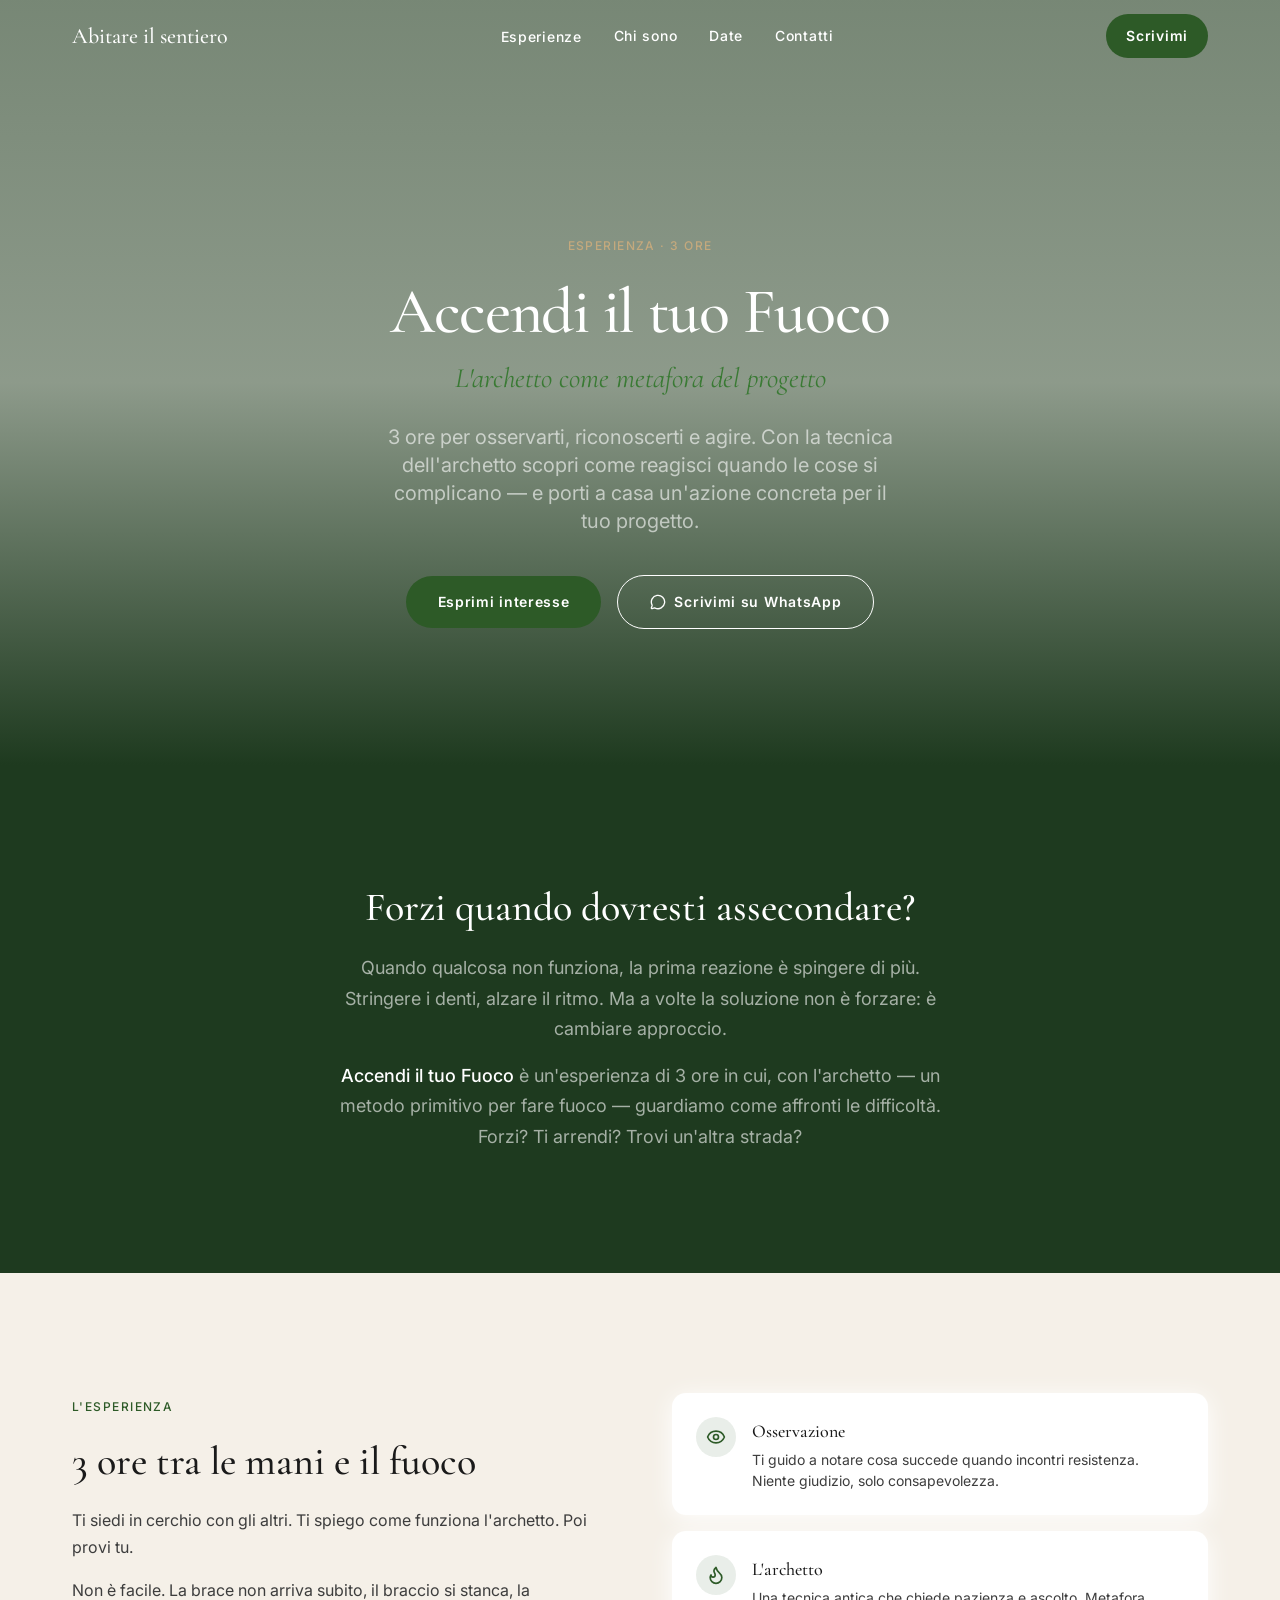
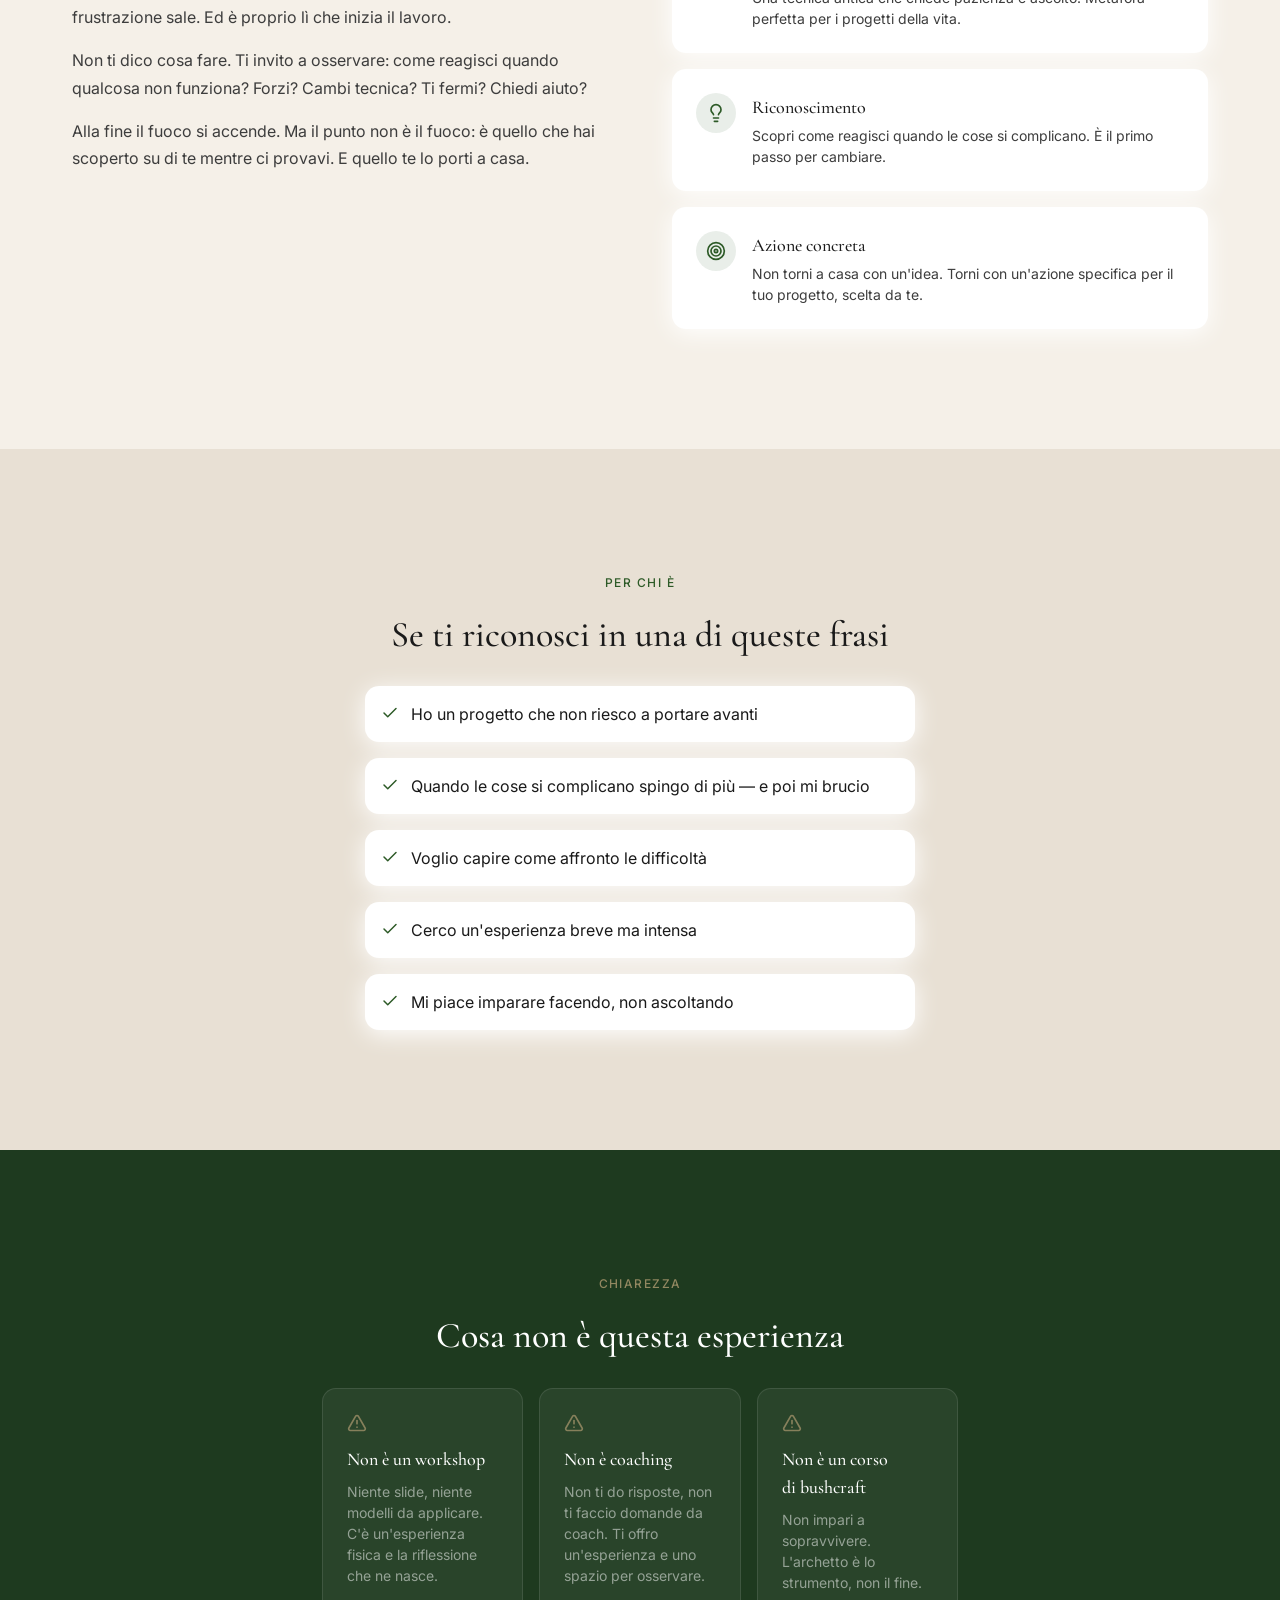
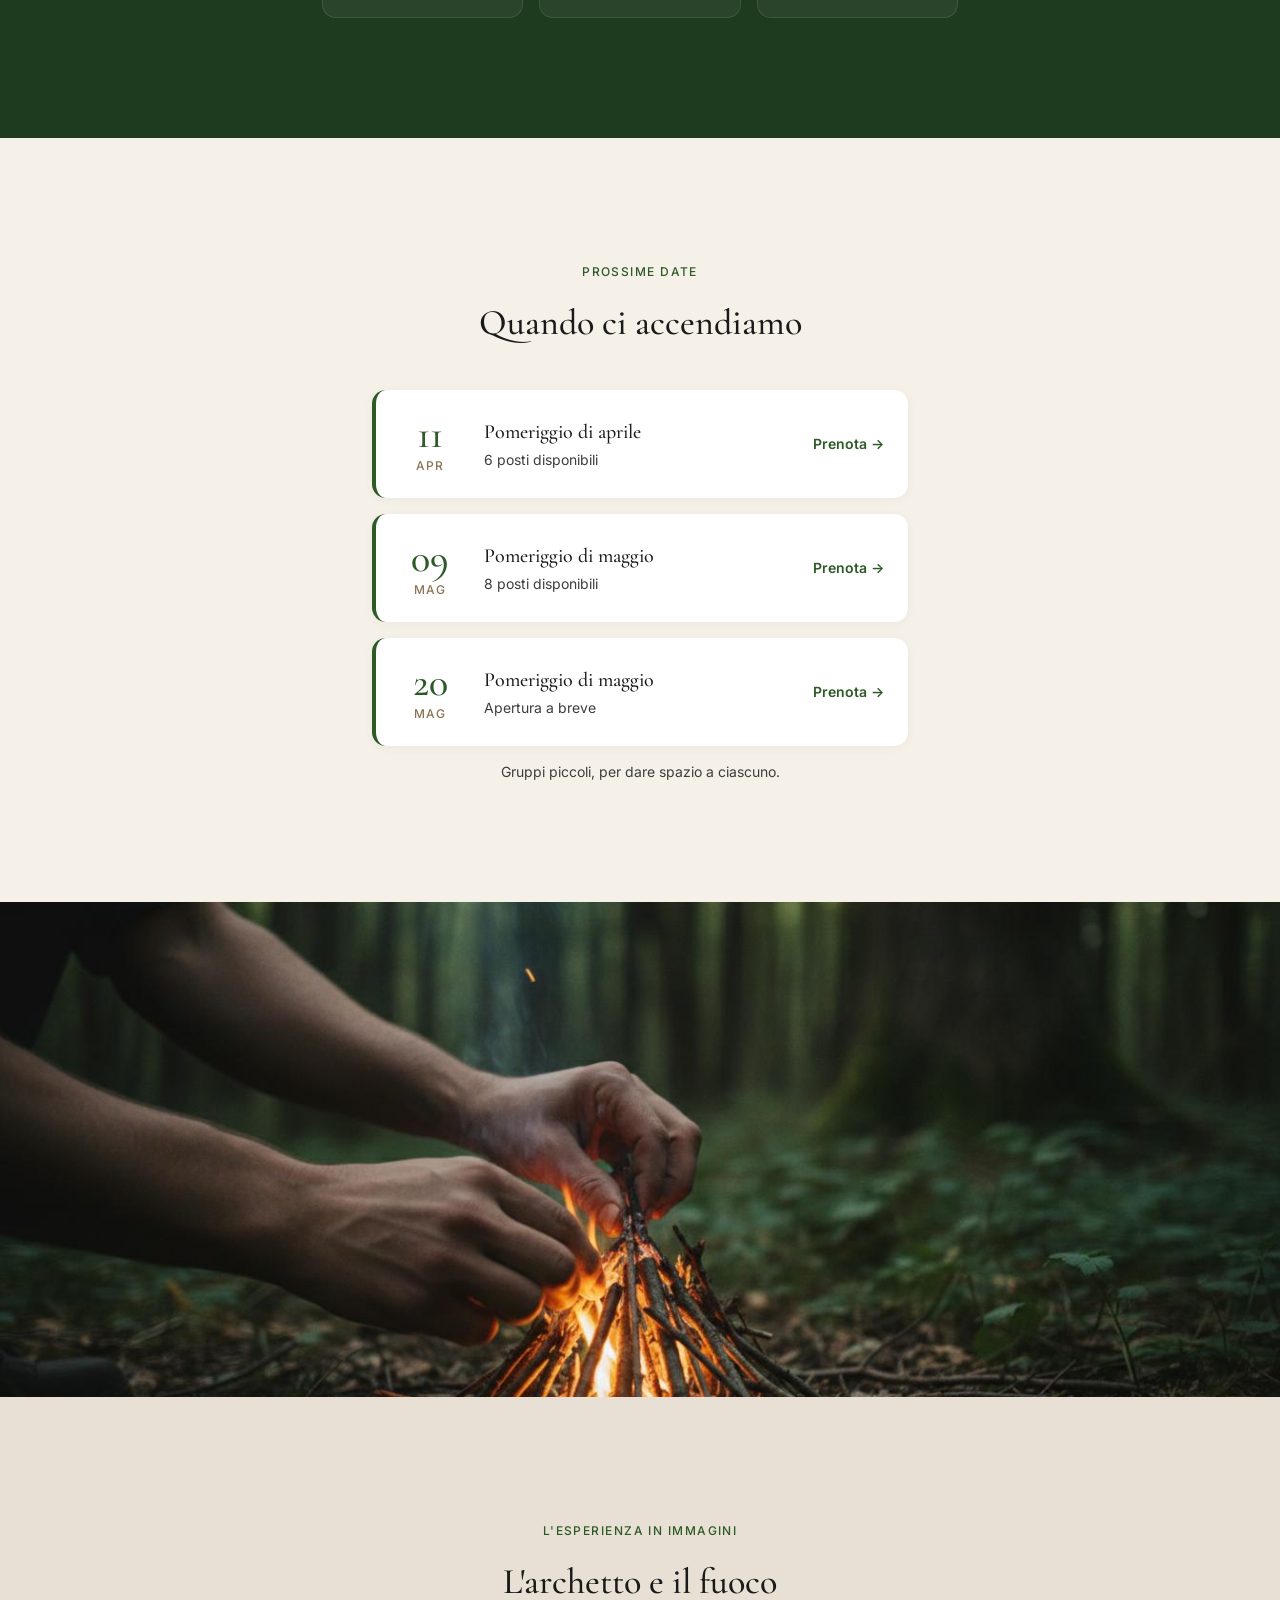
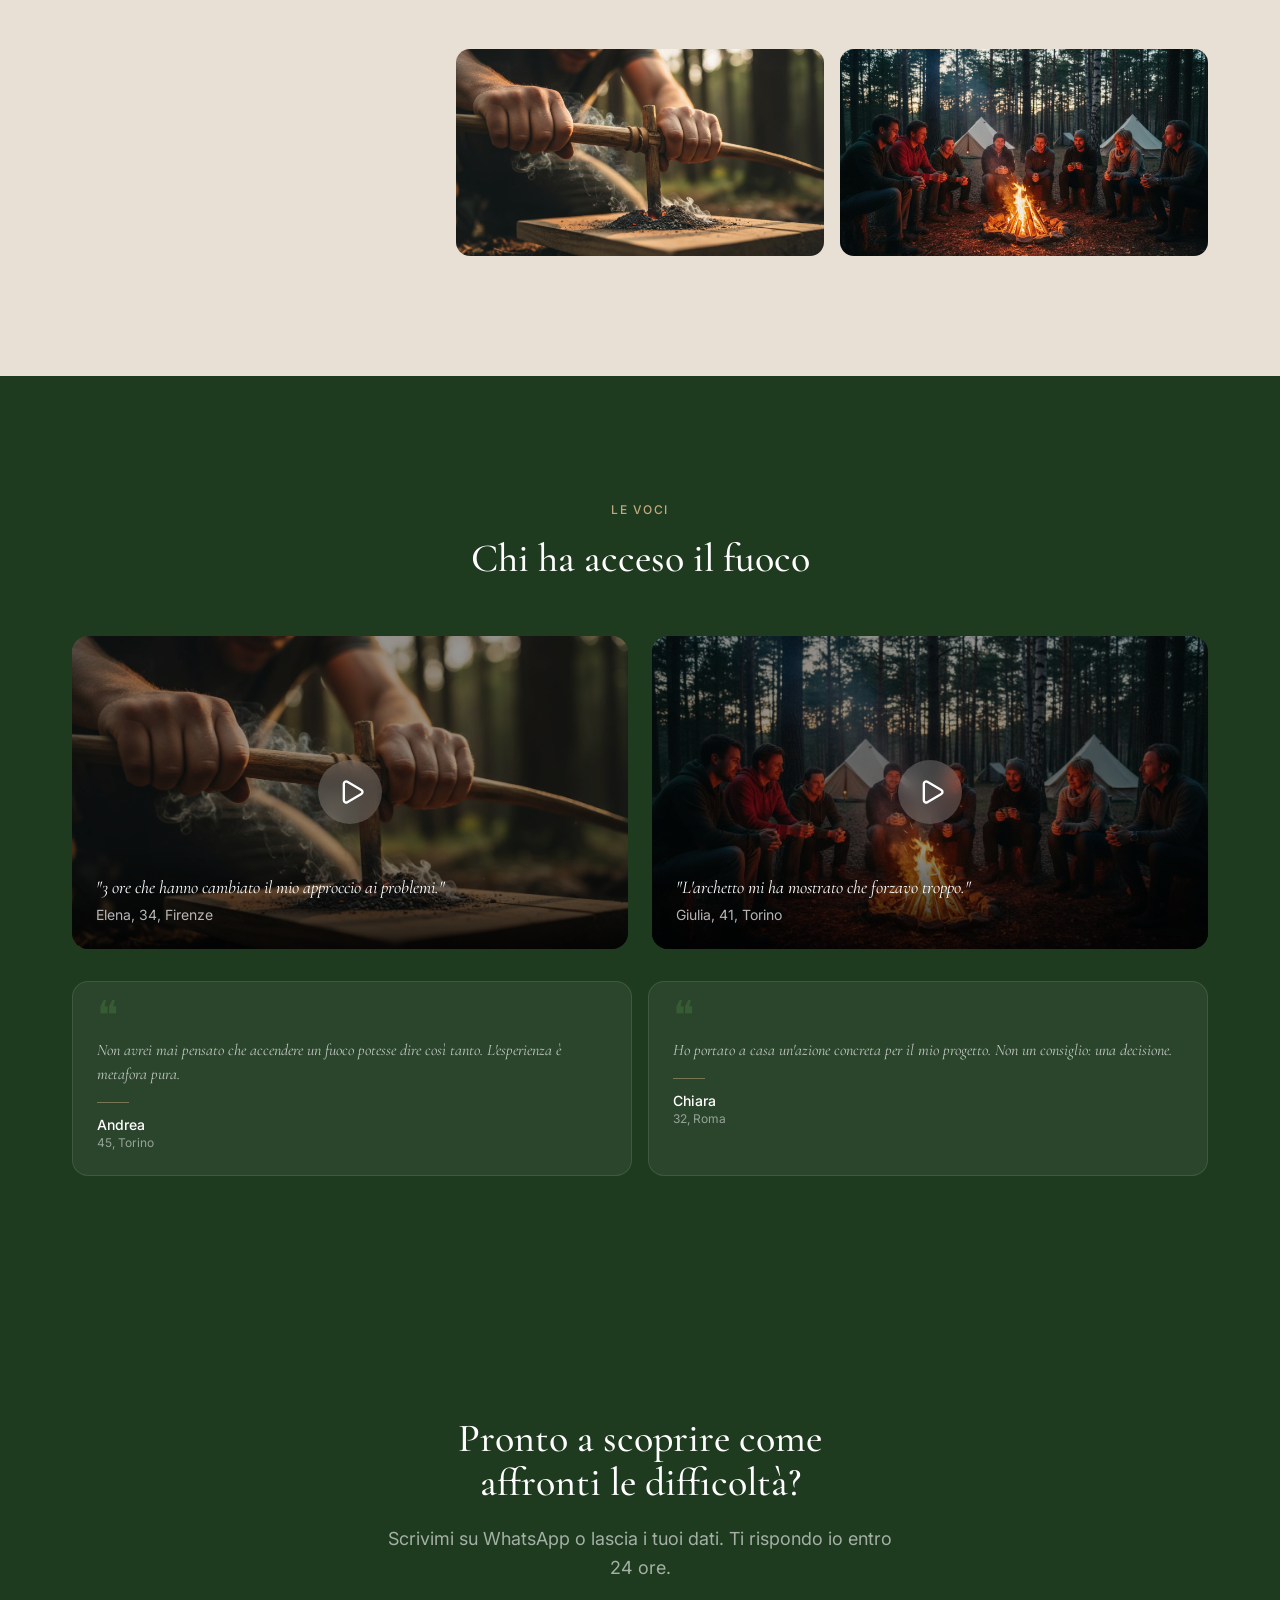
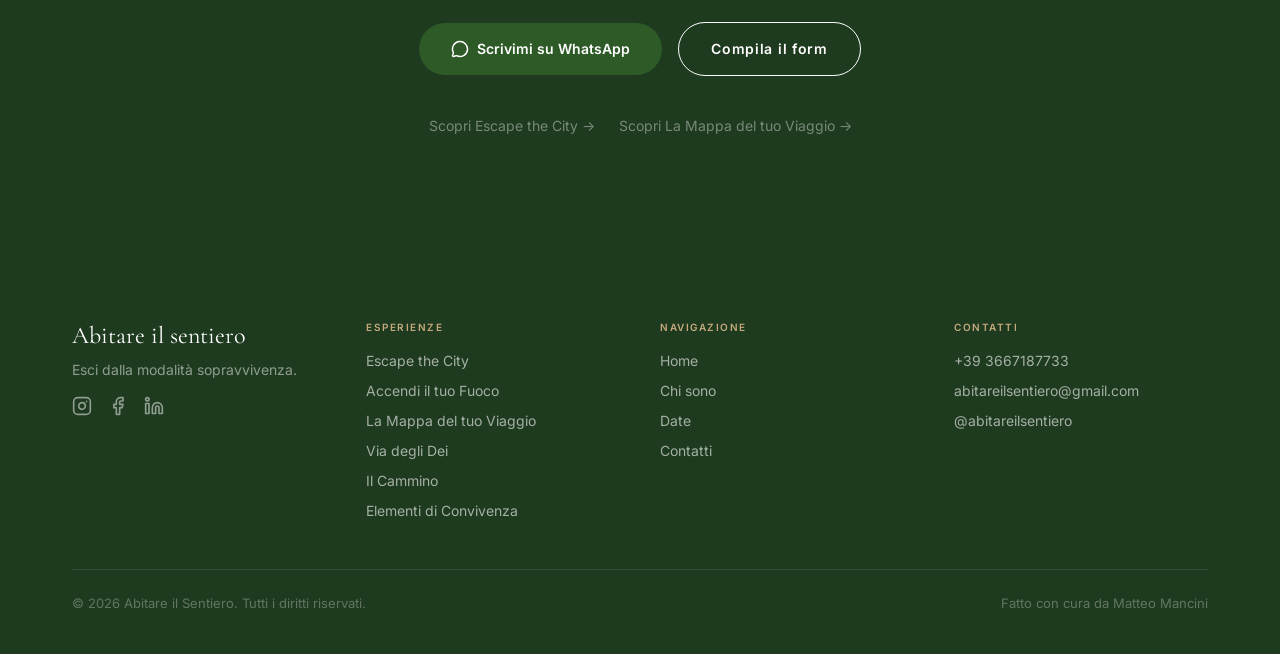
==== accendi-il-tuo-fuoco.html @ 49a8023a "Converte il sito in statico multi-pagina, facile da modificare Trasforma la SPA bundlata in 8 pagine" ====
<!doctype html>
<html lang="it">
<head>
  <meta charset="UTF-8" />
  <meta name="viewport" content="width=device-width, initial-scale=1.0" />
  <title>Accendi il tuo Fuoco — Abitare il Sentiero</title>
  <meta name="description" content="3 ore per osservarti mentre affronti una sfida concreta. L'archetto come metafora del progetto." />
  <meta name="author" content="Abitare il Sentiero" />
  <link rel="icon" href="favicon.ico" />
  <meta property="og:title" content="Accendi il tuo Fuoco — Abitare il Sentiero" />
  <meta property="og:description" content="3 ore per osservarti mentre affronti una sfida concreta. L'archetto come metafora del progetto." />
  <meta property="og:type" content="website" />
  <meta property="og:image" content="images/hero-forest.jpg" />
  <meta name="twitter:card" content="summary_large_image" />
  <meta name="twitter:image" content="images/hero-forest.jpg" />
  <link rel="preconnect" href="https://fonts.googleapis.com" />
  <link rel="preconnect" href="https://fonts.gstatic.com" crossorigin />
  <link href="https://fonts.googleapis.com/css2?family=Cormorant+Garamond:ital,wght@0,400;0,500;0,600;1,400;1,500&family=Inter:wght@400;500;600&display=swap" rel="stylesheet" />
  <link rel="stylesheet" href="styles.css" />
</head>
<body>
<header id="site-header" class="site-header fixed top-0 left-0 right-0 z-50 h-[72px]">
  <div class="content-max-width h-full flex items-center justify-between">
    <a class="nav-logo font-display text-[22px] font-medium text-white" href="index.html">Abitare il sentiero</a>
    <nav class="hidden lg:flex items-center gap-8">
      <div class="nav-dropdown">
        <button id="exp-toggle" class="nav-link font-body text-sm font-medium tracking-wider text-white" aria-haspopup="true" aria-expanded="false">Esperienze</button>
        <div id="exp-menu" class="nav-dropdown-menu">
        <a href="escape-the-city.html">Escape the City</a>
        <a href="accendi-il-tuo-fuoco.html">Accendi il tuo Fuoco</a>
        <a href="la-mappa-del-tuo-viaggio.html">La Mappa del tuo Viaggio</a>
        <a href="via-degli-dei.html">Via degli Dei</a>
        <a href="cammino.html">Il Cammino</a>
        <a href="elementi-di-convivenza.html">Elementi di Convivenza</a>
        </div>
      </div>
      <a class="nav-link font-body text-sm font-medium tracking-wider text-white" href="chi-sono.html">Chi sono</a>
      <a class="nav-link font-body text-sm font-medium tracking-wider text-white" href="index.html#date">Date</a>
      <a class="nav-link font-body text-sm font-medium tracking-wider text-white" href="index.html#contatti">Contatti</a>
    </nav>
    <a class="nav-cta hidden lg:inline-flex items-center gap-2 rounded-full px-5 py-3 font-body text-sm font-semibold tracking-wider bg-forest text-white hover:bg-forest-light transition-all duration-300" href="https://wa.me/+393667187733" target="_blank" rel="noopener noreferrer">Scrivimi</a>
    <button id="nav-burger" class="nav-burger lg:hidden p-2 text-white" aria-label="Menu" type="button">
      <svg width="24" height="24" viewBox="0 0 24 24" fill="none" stroke="currentColor" stroke-width="2" stroke-linecap="round"><path d="M4 5h16"/><path d="M4 12h16"/><path d="M4 19h16"/></svg>
    </button>
  </div>
  <div id="mobile-menu" class="mobile-menu">
    <a href="index.html">Home</a>
      <a href="escape-the-city.html">Escape the City</a>
      <a href="accendi-il-tuo-fuoco.html">Accendi il tuo Fuoco</a>
      <a href="la-mappa-del-tuo-viaggio.html">La Mappa del tuo Viaggio</a>
      <a href="via-degli-dei.html">Via degli Dei</a>
      <a href="cammino.html">Il Cammino</a>
      <a href="elementi-di-convivenza.html">Elementi di Convivenza</a>
      <a href="chi-sono.html">Chi sono</a>
      <a href="index.html#date">Date</a>
      <a href="index.html#contatti">Contatti</a>
      <a class="mobile-cta" href="https://wa.me/+393667187733" target="_blank" rel="noopener noreferrer">Scrivimi su WhatsApp</a>
  </div>
</header>
<main><section class="relative min-h-[85vh] w-full overflow-hidden flex items-center justify-center"><div class="absolute inset-0"><video autoplay="" class="w-full h-full object-cover" loop="" muted="" playsinline="" src="videos/accendi-fuoco.mp4"></video><div class="absolute inset-0 bg-gradient-to-b from-[rgba(30,58,31,0.6)] via-[rgba(30,58,31,0.5)] to-forest-deep"></div></div><div class="relative z-10 text-center px-6 max-w-3xl mx-auto pt-24"><span class="anim-in inline-block font-body text-xs font-medium tracking-[0.12em] uppercase text-earth mb-6">Esperienza · 3 ore</span><h1 class="anim-in font-display text-[40px] md:text-[64px] font-medium text-white leading-[1.05] tracking-[-0.02em]">Accendi il tuo Fuoco</h1><p class="anim-in font-display text-[22px] md:text-[28px] italic text-forest-light mt-3">L'archetto come metafora del progetto</p><p class="anim-in mt-6 font-body text-lg md:text-xl text-white/60 leading-relaxed max-w-[560px] mx-auto">3 ore per osservarti, riconoscerti e agire. Con la tecnica dell'archetto scopri come reagisci quando le cose si complicano — e porti a casa un'azione concreta per il tuo progetto.</p><div class="anim-in flex flex-col sm:flex-row items-center justify-center gap-4 mt-10"><button class="btn-primary">Esprimi interesse</button><a class="btn-ghost-light" href="https://wa.me/+393667187733?text=Ciao%20Matteo,%20vorrei%20sapere%20di%20più%20su%20Accendi%20il%20tuo%20Fuoco" rel="noopener noreferrer" target="_blank"><svg aria-hidden="true" class="lucide lucide-message-circle" fill="none" height="16" stroke="currentColor" stroke-linecap="round" stroke-linejoin="round" stroke-width="2" viewbox="0 0 24 24" width="16" xmlns="http://www.w3.org/2000/svg"><path d="M2.992 16.342a2 2 0 0 1 .094 1.167l-1.065 3.29a1 1 0 0 0 1.236 1.168l3.413-.998a2 2 0 0 1 1.099.092 10 10 0 1 0-4.777-4.719"></path></svg> Scrivimi su WhatsApp</a></div></div></section><section class="section-animate bg-forest-deep section-padding"><div class="content-max-width max-w-[700px] mx-auto text-center"><h2 class="anim-in font-display text-[28px] md:text-[40px] font-medium text-white leading-[1.1]">Forzi quando dovresti assecondare?</h2><p class="anim-in mt-6 font-body text-lg text-white/60 leading-[1.7]">Quando qualcosa non funziona, la prima reazione è spingere di più. Stringere i denti, alzare il ritmo. Ma a volte la soluzione non è forzare: è cambiare approccio.</p><p class="anim-in mt-4 font-body text-lg text-white/60 leading-[1.7]"><strong class="text-white font-medium">Accendi il tuo Fuoco</strong> è un'esperienza di 3 ore in cui, con l'archetto — un metodo primitivo per fare fuoco — guardiamo come affronti le difficoltà. Forzi? Ti arrendi? Trovi un'altra strada?</p></div></section><section class="section-animate bg-sand section-padding"><div class="content-max-width"><div class="grid grid-cols-1 lg:grid-cols-2 gap-16 items-start"><div><span class="anim-in inline-block font-body text-xs font-medium tracking-[0.12em] uppercase text-forest mb-6">L'esperienza</span><h2 class="anim-in font-display text-[28px] md:text-[40px] font-medium text-charcoal leading-[1.1]">3 ore tra le mani e il fuoco</h2><div class="anim-in mt-6 space-y-4 font-body text-base text-charcoal-light leading-[1.7]"><p>Ti siedi in cerchio con gli altri. Ti spiego come funziona l'archetto. Poi provi tu.</p><p>Non è facile. La brace non arriva subito, il braccio si stanca, la frustrazione sale. Ed è proprio lì che inizia il lavoro.</p><p>Non ti dico cosa fare. Ti invito a osservare: come reagisci quando qualcosa non funziona? Forzi? Cambi tecnica? Ti fermi? Chiedi aiuto?</p><p>Alla fine il fuoco si accende. Ma il punto non è il fuoco: è quello che hai scoperto su di te mentre ci provavi. E quello te lo porti a casa.</p></div></div><div class="anim-in grid grid-cols-1 gap-4"><div class="bg-white rounded-xl p-6 shadow-card flex gap-4 items-start"><div class="flex-shrink-0 w-10 h-10 rounded-full bg-forest/10 flex items-center justify-center"><svg aria-hidden="true" class="lucide lucide-eye text-forest" fill="none" height="20" stroke="currentColor" stroke-linecap="round" stroke-linejoin="round" stroke-width="2" viewbox="0 0 24 24" width="20" xmlns="http://www.w3.org/2000/svg"><path d="M2.062 12.348a1 1 0 0 1 0-.696 10.75 10.75 0 0 1 19.876 0 1 1 0 0 1 0 .696 10.75 10.75 0 0 1-19.876 0"></path><circle cx="12" cy="12" r="3"></circle></svg></div><div><h3 class="font-display text-lg font-medium text-charcoal">Osservazione</h3><p class="font-body text-sm text-charcoal-light leading-[1.5] mt-1">Ti guido a notare cosa succede quando incontri resistenza. Niente giudizio, solo consapevolezza.</p></div></div><div class="bg-white rounded-xl p-6 shadow-card flex gap-4 items-start"><div class="flex-shrink-0 w-10 h-10 rounded-full bg-forest/10 flex items-center justify-center"><svg aria-hidden="true" class="lucide lucide-flame text-forest" fill="none" height="20" stroke="currentColor" stroke-linecap="round" stroke-linejoin="round" stroke-width="2" viewbox="0 0 24 24" width="20" xmlns="http://www.w3.org/2000/svg"><path d="M12 3q1 4 4 6.5t3 5.5a1 1 0 0 1-14 0 5 5 0 0 1 1-3 1 1 0 0 0 5 0c0-2-1.5-3-1.5-5q0-2 2.5-4"></path></svg></div><div><h3 class="font-display text-lg font-medium text-charcoal">L'archetto</h3><p class="font-body text-sm text-charcoal-light leading-[1.5] mt-1">Una tecnica antica che chiede pazienza e ascolto. Metafora perfetta per i progetti della vita.</p></div></div><div class="bg-white rounded-xl p-6 shadow-card flex gap-4 items-start"><div class="flex-shrink-0 w-10 h-10 rounded-full bg-forest/10 flex items-center justify-center"><svg aria-hidden="true" class="lucide lucide-lightbulb text-forest" fill="none" height="20" stroke="currentColor" stroke-linecap="round" stroke-linejoin="round" stroke-width="2" viewbox="0 0 24 24" width="20" xmlns="http://www.w3.org/2000/svg"><path d="M15 14c.2-1 .7-1.7 1.5-2.5 1-.9 1.5-2.2 1.5-3.5A6 6 0 0 0 6 8c0 1 .2 2.2 1.5 3.5.7.7 1.3 1.5 1.5 2.5"></path><path d="M9 18h6"></path><path d="M10 22h4"></path></svg></div><div><h3 class="font-display text-lg font-medium text-charcoal">Riconoscimento</h3><p class="font-body text-sm text-charcoal-light leading-[1.5] mt-1">Scopri come reagisci quando le cose si complicano. È il primo passo per cambiare.</p></div></div><div class="bg-white rounded-xl p-6 shadow-card flex gap-4 items-start"><div class="flex-shrink-0 w-10 h-10 rounded-full bg-forest/10 flex items-center justify-center"><svg aria-hidden="true" class="lucide lucide-target text-forest" fill="none" height="20" stroke="currentColor" stroke-linecap="round" stroke-linejoin="round" stroke-width="2" viewbox="0 0 24 24" width="20" xmlns="http://www.w3.org/2000/svg"><circle cx="12" cy="12" r="10"></circle><circle cx="12" cy="12" r="6"></circle><circle cx="12" cy="12" r="2"></circle></svg></div><div><h3 class="font-display text-lg font-medium text-charcoal">Azione concreta</h3><p class="font-body text-sm text-charcoal-light leading-[1.5] mt-1">Non torni a casa con un'idea. Torni con un'azione specifica per il tuo progetto, scelta da te.</p></div></div></div></div></div></section><section class="section-animate bg-sand-dark section-padding"><div class="content-max-width max-w-[700px] mx-auto text-center"><span class="anim-in inline-block font-body text-xs font-medium tracking-[0.12em] uppercase text-forest mb-6">Per chi è</span><h2 class="anim-in font-display text-[28px] md:text-[36px] font-medium text-charcoal leading-[1.1]">Se ti riconosci in una di queste frasi</h2><div class="anim-in mt-8 space-y-4 text-left max-w-[550px] mx-auto"><div class="flex items-start gap-3 bg-white rounded-xl p-4 shadow-card"><svg aria-hidden="true" class="lucide lucide-check text-forest flex-shrink-0 mt-0.5" fill="none" height="18" stroke="currentColor" stroke-linecap="round" stroke-linejoin="round" stroke-width="2" viewbox="0 0 24 24" width="18" xmlns="http://www.w3.org/2000/svg"><path d="M20 6 9 17l-5-5"></path></svg><p class="font-body text-base text-charcoal">Ho un progetto che non riesco a portare avanti</p></div><div class="flex items-start gap-3 bg-white rounded-xl p-4 shadow-card"><svg aria-hidden="true" class="lucide lucide-check text-forest flex-shrink-0 mt-0.5" fill="none" height="18" stroke="currentColor" stroke-linecap="round" stroke-linejoin="round" stroke-width="2" viewbox="0 0 24 24" width="18" xmlns="http://www.w3.org/2000/svg"><path d="M20 6 9 17l-5-5"></path></svg><p class="font-body text-base text-charcoal">Quando le cose si complicano spingo di più — e poi mi brucio</p></div><div class="flex items-start gap-3 bg-white rounded-xl p-4 shadow-card"><svg aria-hidden="true" class="lucide lucide-check text-forest flex-shrink-0 mt-0.5" fill="none" height="18" stroke="currentColor" stroke-linecap="round" stroke-linejoin="round" stroke-width="2" viewbox="0 0 24 24" width="18" xmlns="http://www.w3.org/2000/svg"><path d="M20 6 9 17l-5-5"></path></svg><p class="font-body text-base text-charcoal">Voglio capire come affronto le difficoltà</p></div><div class="flex items-start gap-3 bg-white rounded-xl p-4 shadow-card"><svg aria-hidden="true" class="lucide lucide-check text-forest flex-shrink-0 mt-0.5" fill="none" height="18" stroke="currentColor" stroke-linecap="round" stroke-linejoin="round" stroke-width="2" viewbox="0 0 24 24" width="18" xmlns="http://www.w3.org/2000/svg"><path d="M20 6 9 17l-5-5"></path></svg><p class="font-body text-base text-charcoal">Cerco un'esperienza breve ma intensa</p></div><div class="flex items-start gap-3 bg-white rounded-xl p-4 shadow-card"><svg aria-hidden="true" class="lucide lucide-check text-forest flex-shrink-0 mt-0.5" fill="none" height="18" stroke="currentColor" stroke-linecap="round" stroke-linejoin="round" stroke-width="2" viewbox="0 0 24 24" width="18" xmlns="http://www.w3.org/2000/svg"><path d="M20 6 9 17l-5-5"></path></svg><p class="font-body text-base text-charcoal">Mi piace imparare facendo, non ascoltando</p></div></div></div></section><section class="section-animate bg-forest-deep section-padding"><div class="content-max-width max-w-[700px] mx-auto text-center"><span class="anim-in inline-block font-body text-xs font-medium tracking-[0.12em] uppercase text-earth/70 mb-6">Chiarezza</span><h2 class="anim-in font-display text-[28px] md:text-[36px] font-medium text-white leading-[1.1]">Cosa non è questa esperienza</h2><div class="anim-in mt-8 grid grid-cols-1 md:grid-cols-3 gap-4 text-left"><div class="bg-white/[0.05] border border-white/10 rounded-xl p-6"><svg aria-hidden="true" class="lucide lucide-triangle-alert text-earth/60" fill="none" height="20" stroke="currentColor" stroke-linecap="round" stroke-linejoin="round" stroke-width="2" viewbox="0 0 24 24" width="20" xmlns="http://www.w3.org/2000/svg"><path d="m21.73 18-8-14a2 2 0 0 0-3.48 0l-8 14A2 2 0 0 0 4 21h16a2 2 0 0 0 1.73-3"></path><path d="M12 9v4"></path><path d="M12 17h.01"></path></svg><h3 class="font-display text-lg font-medium text-white mt-3">Non è un workshop</h3><p class="font-body text-sm text-white/50 leading-[1.5] mt-2">Niente slide, niente modelli da applicare. C'è un'esperienza fisica e la riflessione che ne nasce.</p></div><div class="bg-white/[0.05] border border-white/10 rounded-xl p-6"><svg aria-hidden="true" class="lucide lucide-triangle-alert text-earth/60" fill="none" height="20" stroke="currentColor" stroke-linecap="round" stroke-linejoin="round" stroke-width="2" viewbox="0 0 24 24" width="20" xmlns="http://www.w3.org/2000/svg"><path d="m21.73 18-8-14a2 2 0 0 0-3.48 0l-8 14A2 2 0 0 0 4 21h16a2 2 0 0 0 1.73-3"></path><path d="M12 9v4"></path><path d="M12 17h.01"></path></svg><h3 class="font-display text-lg font-medium text-white mt-3">Non è coaching</h3><p class="font-body text-sm text-white/50 leading-[1.5] mt-2">Non ti do risposte, non ti faccio domande da coach. Ti offro un'esperienza e uno spazio per osservare.</p></div><div class="bg-white/[0.05] border border-white/10 rounded-xl p-6"><svg aria-hidden="true" class="lucide lucide-triangle-alert text-earth/60" fill="none" height="20" stroke="currentColor" stroke-linecap="round" stroke-linejoin="round" stroke-width="2" viewbox="0 0 24 24" width="20" xmlns="http://www.w3.org/2000/svg"><path d="m21.73 18-8-14a2 2 0 0 0-3.48 0l-8 14A2 2 0 0 0 4 21h16a2 2 0 0 0 1.73-3"></path><path d="M12 9v4"></path><path d="M12 17h.01"></path></svg><h3 class="font-display text-lg font-medium text-white mt-3">Non è un corso di bushcraft</h3><p class="font-body text-sm text-white/50 leading-[1.5] mt-2">Non impari a sopravvivere. L'archetto è lo strumento, non il fine.</p></div></div></div></section><section class="section-animate bg-sand section-padding"><div class="content-max-width max-w-[600px] mx-auto"><div class="text-center mb-10"><span class="anim-in inline-block font-body text-xs font-medium tracking-[0.12em] uppercase text-forest mb-4">Prossime date</span><h2 class="anim-in font-display text-[28px] md:text-[36px] font-medium text-charcoal">Quando ci accendiamo</h2></div><div class="anim-in space-y-4"><div class="bg-white rounded-xl p-6 border-l-4 border-forest shadow-[0_2px_12px_rgba(0,0,0,0.04)] flex flex-col sm:flex-row items-start sm:items-center gap-4 sm:gap-6"><div class="flex-shrink-0 w-[60px] text-center"><span class="block font-display text-[40px] font-medium text-forest leading-[1]">11</span><span class="block font-body text-xs font-medium text-earth-dark uppercase tracking-[0.08em] mt-1">APR</span></div><div class="flex-grow"><h3 class="font-display text-xl font-medium text-charcoal">Pomeriggio di aprile</h3><p class="font-body text-sm text-charcoal-light mt-1">6 posti disponibili</p></div><button class="flex-shrink-0 font-body text-sm font-semibold text-forest hover:underline">Prenota →</button></div><div class="bg-white rounded-xl p-6 border-l-4 border-forest shadow-[0_2px_12px_rgba(0,0,0,0.04)] flex flex-col sm:flex-row items-start sm:items-center gap-4 sm:gap-6"><div class="flex-shrink-0 w-[60px] text-center"><span class="block font-display text-[40px] font-medium text-forest leading-[1]">09</span><span class="block font-body text-xs font-medium text-earth-dark uppercase tracking-[0.08em] mt-1">MAG</span></div><div class="flex-grow"><h3 class="font-display text-xl font-medium text-charcoal">Pomeriggio di maggio</h3><p class="font-body text-sm text-charcoal-light mt-1">8 posti disponibili</p></div><button class="flex-shrink-0 font-body text-sm font-semibold text-forest hover:underline">Prenota →</button></div><div class="bg-white rounded-xl p-6 border-l-4 border-forest shadow-[0_2px_12px_rgba(0,0,0,0.04)] flex flex-col sm:flex-row items-start sm:items-center gap-4 sm:gap-6"><div class="flex-shrink-0 w-[60px] text-center"><span class="block font-display text-[40px] font-medium text-forest leading-[1]">20</span><span class="block font-body text-xs font-medium text-earth-dark uppercase tracking-[0.08em] mt-1">MAG</span></div><div class="flex-grow"><h3 class="font-display text-xl font-medium text-charcoal">Pomeriggio di maggio</h3><p class="font-body text-sm text-charcoal-light mt-1">Apertura a breve</p></div><button class="flex-shrink-0 font-body text-sm font-semibold text-forest hover:underline">Prenota →</button></div></div><p class="anim-in text-center font-body text-sm text-charcoal-light mt-4">Gruppi piccoli, per dare spazio a ciascuno.</p></div></section><section class="w-full h-[45vh] md:h-[55vh] overflow-hidden"><img alt="" class="w-full h-full object-cover" src="images/full-fuoco.jpg"/></section><section class="section-animate bg-sand-dark section-padding"><div class="content-max-width"><div class="text-center mb-10"><span class="anim-in inline-block font-body text-xs font-medium tracking-[0.12em] uppercase text-forest mb-4">L'esperienza in immagini</span><h2 class="anim-in font-display text-[28px] md:text-[36px] font-medium text-charcoal">L'archetto e il fuoco</h2></div><div class="anim-in grid grid-cols-1 md:grid-cols-3 gap-4"><div class="relative rounded-xl overflow-hidden aspect-video"><video autoplay="" class="w-full h-full object-cover" loop="" muted="" playsinline="" src="videos/accendi-fuoco.mp4"></video></div><div class="relative rounded-xl overflow-hidden aspect-video"><img alt="Archetto" class="w-full h-full object-cover hover:scale-105 transition-transform duration-500" src="images/accendi-fuoco.jpg"/></div><div class="relative rounded-xl overflow-hidden aspect-video"><img alt="Fuoco" class="w-full h-full object-cover hover:scale-105 transition-transform duration-500" src="images/escape-the-city.jpg"/></div></div></div></section><section class="section-animate bg-forest-deep section-padding"><div class="content-max-width"><div class="text-center mb-14"><span class="anim-in inline-block font-body text-xs font-medium tracking-[0.12em] uppercase text-earth">Le voci</span><h2 class="anim-in font-display text-[28px] md:text-[40px] font-medium text-white leading-[1.1] mt-4">Chi ha acceso il fuoco</h2></div><div class="grid grid-cols-1 md:grid-cols-2 gap-6 mb-8"><div class="anim-in relative rounded-2xl overflow-hidden cursor-pointer group aspect-video"><img alt="" class="w-full h-full object-cover group-hover:scale-105 transition-transform duration-500" src="images/accendi-fuoco.jpg"/><div class="absolute inset-0 bg-black/40 flex items-center justify-center group-hover:bg-black/30 transition-colors"><div class="w-16 h-16 rounded-full bg-white/20 backdrop-blur flex items-center justify-center group-hover:scale-110 transition-transform"><svg aria-hidden="true" class="lucide lucide-play text-white ml-1" fill="none" height="28" stroke="currentColor" stroke-linecap="round" stroke-linejoin="round" stroke-width="2" viewbox="0 0 24 24" width="28" xmlns="http://www.w3.org/2000/svg"><path d="M5 5a2 2 0 0 1 3.008-1.728l11.997 6.998a2 2 0 0 1 .003 3.458l-12 7A2 2 0 0 1 5 19z"></path></svg></div></div><div class="absolute bottom-0 left-0 right-0 p-6 bg-gradient-to-t from-black/80 to-transparent"><p class="font-display text-lg italic text-white">"3 ore che hanno cambiato il mio approccio ai problemi."</p><p class="font-body text-sm text-white/70 mt-1">Elena, 34, Firenze</p></div></div><div class="anim-in relative rounded-2xl overflow-hidden cursor-pointer group aspect-video"><img alt="" class="w-full h-full object-cover group-hover:scale-105 transition-transform duration-500" src="images/escape-the-city.jpg"/><div class="absolute inset-0 bg-black/40 flex items-center justify-center group-hover:bg-black/30 transition-colors"><div class="w-16 h-16 rounded-full bg-white/20 backdrop-blur flex items-center justify-center group-hover:scale-110 transition-transform"><svg aria-hidden="true" class="lucide lucide-play text-white ml-1" fill="none" height="28" stroke="currentColor" stroke-linecap="round" stroke-linejoin="round" stroke-width="2" viewbox="0 0 24 24" width="28" xmlns="http://www.w3.org/2000/svg"><path d="M5 5a2 2 0 0 1 3.008-1.728l11.997 6.998a2 2 0 0 1 .003 3.458l-12 7A2 2 0 0 1 5 19z"></path></svg></div></div><div class="absolute bottom-0 left-0 right-0 p-6 bg-gradient-to-t from-black/80 to-transparent"><p class="font-display text-lg italic text-white">"L'archetto mi ha mostrato che forzavo troppo."</p><p class="font-body text-sm text-white/70 mt-1">Giulia, 41, Torino</p></div></div></div><div class="grid grid-cols-1 md:grid-cols-2 gap-4"><div class="anim-in bg-white/[0.06] border border-white/10 rounded-2xl p-6"><div class="font-display text-[40px] text-moss/40 leading-[0.5]">❝</div><p class="font-display text-base italic text-white/70 leading-[1.5] mt-3">Non avrei mai pensato che accendere un fuoco potesse dire così tanto. L'esperienza è metafora pura.</p><div class="w-8 h-px bg-earth/50 mt-4"></div><p class="font-body text-sm font-medium text-white mt-3">Andrea</p><p class="font-body text-xs text-white/50">45, Torino</p></div><div class="anim-in bg-white/[0.06] border border-white/10 rounded-2xl p-6"><div class="font-display text-[40px] text-moss/40 leading-[0.5]">❝</div><p class="font-display text-base italic text-white/70 leading-[1.5] mt-3">Ho portato a casa un'azione concreta per il mio progetto. Non un consiglio: una decisione.</p><div class="w-8 h-px bg-earth/50 mt-4"></div><p class="font-body text-sm font-medium text-white mt-3">Chiara</p><p class="font-body text-xs text-white/50">32, Roma</p></div></div></div></section><section class="section-animate bg-forest-deep section-padding"><div class="content-max-width max-w-[600px] mx-auto text-center px-6"><h2 class="anim-in font-display text-[28px] md:text-[40px] font-medium text-white leading-[1.1]">Pronto a scoprire come affronti le difficoltà?</h2><p class="anim-in mt-5 font-body text-lg text-white/60 leading-relaxed">Scrivimi su WhatsApp o lascia i tuoi dati. Ti rispondo io entro 24 ore.</p><div class="anim-in flex flex-col sm:flex-row items-center justify-center gap-4 mt-10"><a class="inline-flex items-center gap-2 rounded-full px-8 py-4 font-body text-sm font-semibold bg-forest text-white hover:bg-forest-light transition-all" href="https://wa.me/+393667187733?text=Ciao%20Matteo,%20vorrei%20sapere%20di%20più%20su%20Accendi%20il%20tuo%20Fuoco" rel="noopener noreferrer" target="_blank"><svg aria-hidden="true" class="lucide lucide-message-circle" fill="none" height="18" stroke="currentColor" stroke-linecap="round" stroke-linejoin="round" stroke-width="2" viewbox="0 0 24 24" width="18" xmlns="http://www.w3.org/2000/svg"><path d="M2.992 16.342a2 2 0 0 1 .094 1.167l-1.065 3.29a1 1 0 0 0 1.236 1.168l3.413-.998a2 2 0 0 1 1.099.092 10 10 0 1 0-4.777-4.719"></path></svg> Scrivimi su WhatsApp</a><button class="btn-ghost-light">Compila il form</button></div><div class="anim-in mt-10 flex flex-wrap items-center justify-center gap-6"><a class="font-body text-sm text-white/40 hover:text-white/70 transition-colors" href="escape-the-city.html">Scopri Escape the City →</a><a class="font-body text-sm text-white/40 hover:text-white/70 transition-colors" href="la-mappa-del-tuo-viaggio.html">Scopri La Mappa del tuo Viaggio →</a></div></div></section></main><footer class="bg-forest-deep pt-16 pb-10" id="contatti"><div class="content-max-width"><div class="grid grid-cols-1 md:grid-cols-4 gap-10"><div><a class="font-display text-2xl text-white" href="index.html">Abitare il sentiero</a><p class="font-body text-sm text-white/50 mt-2">Esci dalla modalità sopravvivenza.</p><div class="flex items-center gap-4 mt-4"><a aria-label="Instagram" class="text-white/50 hover:text-white transition-colors" href="https://instagram.com/abitareilsentiero" rel="noopener noreferrer" target="_blank"><svg fill="none" height="20" stroke="currentColor" stroke-linecap="round" stroke-linejoin="round" stroke-width="2" viewbox="0 0 24 24" width="20"><rect height="20" rx="5" ry="5" width="20" x="2" y="2"></rect><path d="M16 11.37A4 4 0 1 1 12.63 8 4 4 0 0 1 16 11.37z"></path><line x1="17.5" x2="17.51" y1="6.5" y2="6.5"></line></svg></a><a aria-label="Facebook" class="text-white/50 hover:text-white transition-colors" href="https://facebook.com/abitareilsentiero" rel="noopener noreferrer" target="_blank"><svg fill="none" height="20" stroke="currentColor" stroke-linecap="round" stroke-linejoin="round" stroke-width="2" viewbox="0 0 24 24" width="20"><path d="M18 2h-3a5 5 0 0 0-5 5v3H7v4h3v8h4v-8h3l1-4h-4V7a1 1 0 0 1 1-1h3z"></path></svg></a><a aria-label="LinkedIn" class="text-white/50 hover:text-white transition-colors" href="https://linkedin.com/in/matteo-mancini-outdoor" rel="noopener noreferrer" target="_blank"><svg fill="none" height="20" stroke="currentColor" stroke-linecap="round" stroke-linejoin="round" stroke-width="2" viewbox="0 0 24 24" width="20"><path d="M16 8a6 6 0 0 1 6 6v7h-4v-7a2 2 0 0 0-2-2 2 2 0 0 0-2 2v7h-4v-7a6 6 0 0 1 6-6z"></path><rect height="12" width="4" x="2" y="9"></rect><circle cx="4" cy="4" r="2"></circle></svg></a></div></div><div><p class="font-body text-[10px] font-semibold uppercase tracking-[0.15em] text-earth mb-4">Esperienze</p><div class="flex flex-col gap-2.5"><a class="font-body text-sm text-white/60 hover:text-white transition-colors" href="escape-the-city.html">Escape the City</a><a class="font-body text-sm text-white/60 hover:text-white transition-colors" href="accendi-il-tuo-fuoco.html">Accendi il tuo Fuoco</a><a class="font-body text-sm text-white/60 hover:text-white transition-colors" href="la-mappa-del-tuo-viaggio.html">La Mappa del tuo Viaggio</a><a class="font-body text-sm text-white/60 hover:text-white transition-colors" href="via-degli-dei.html">Via degli Dei</a><a class="font-body text-sm text-white/60 hover:text-white transition-colors" href="cammino.html">Il Cammino</a><a class="font-body text-sm text-white/60 hover:text-white transition-colors" href="elementi-di-convivenza.html">Elementi di Convivenza</a></div></div><div><p class="font-body text-[10px] font-semibold uppercase tracking-[0.15em] text-earth mb-4">Navigazione</p><div class="flex flex-col gap-2.5"><a class="font-body text-sm text-white/60 hover:text-white transition-colors" href="index.html">Home</a><a class="font-body text-sm text-white/60 hover:text-white transition-colors" href="chi-sono.html">Chi sono</a><a class="font-body text-sm text-white/60 hover:text-white transition-colors" href="index.html#date">Date</a><a class="font-body text-sm text-white/60 hover:text-white transition-colors" href="index.html#contatti">Contatti</a></div></div><div><p class="font-body text-[10px] font-semibold uppercase tracking-[0.15em] text-earth mb-4">Contatti</p><div class="flex flex-col gap-2.5"><a class="font-body text-sm text-white/60 hover:text-white transition-colors flex items-center gap-2" href="https://wa.me/+393667187733" rel="noopener noreferrer" target="_blank">+39 3667187733</a><a class="font-body text-sm text-white/60 hover:text-white transition-colors" href="mailto:abitareilsentiero@gmail.com">abitareilsentiero@gmail.com</a><a class="font-body text-sm text-white/60 hover:text-white transition-colors" href="https://instagram.com/abitareilsentiero" rel="noopener noreferrer" target="_blank">@abitareilsentiero</a></div></div></div><div class="mt-12 pt-6 border-t border-white/10 flex flex-col sm:flex-row items-center justify-between gap-4"><p class="font-body text-[13px] text-white/30">© 2026 Abitare il Sentiero. Tutti i diritti riservati.</p><p class="font-body text-[13px] text-white/30">Fatto con cura da Matteo Mancini</p></div></div></footer>
<script src="site.js"></script>
</body>
</html>
---- styles.css ----
*,:before,:after{--tw-border-spacing-x: 0;--tw-border-spacing-y: 0;--tw-translate-x: 0;--tw-translate-y: 0;--tw-rotate: 0;--tw-skew-x: 0;--tw-skew-y: 0;--tw-scale-x: 1;--tw-scale-y: 1;--tw-pan-x: ;--tw-pan-y: ;--tw-pinch-zoom: ;--tw-scroll-snap-strictness: proximity;--tw-gradient-from-position: ;--tw-gradient-via-position: ;--tw-gradient-to-position: ;--tw-ordinal: ;--tw-slashed-zero: ;--tw-numeric-figure: ;--tw-numeric-spacing: ;--tw-numeric-fraction: ;--tw-ring-inset: ;--tw-ring-offset-width: 0px;--tw-ring-offset-color: #fff;--tw-ring-color: rgb(59 130 246 / .5);--tw-ring-offset-shadow: 0 0 #0000;--tw-ring-shadow: 0 0 #0000;--tw-shadow: 0 0 #0000;--tw-shadow-colored: 0 0 #0000;--tw-blur: ;--tw-brightness: ;--tw-contrast: ;--tw-grayscale: ;--tw-hue-rotate: ;--tw-invert: ;--tw-saturate: ;--tw-sepia: ;--tw-drop-shadow: ;--tw-backdrop-blur: ;--tw-backdrop-brightness: ;--tw-backdrop-contrast: ;--tw-backdrop-grayscale: ;--tw-backdrop-hue-rotate: ;--tw-backdrop-invert: ;--tw-backdrop-opacity: ;--tw-backdrop-saturate: ;--tw-backdrop-sepia: ;--tw-contain-size: ;--tw-contain-layout: ;--tw-contain-paint: ;--tw-contain-style: }::backdrop{--tw-border-spacing-x: 0;--tw-border-spacing-y: 0;--tw-translate-x: 0;--tw-translate-y: 0;--tw-rotate: 0;--tw-skew-x: 0;--tw-skew-y: 0;--tw-scale-x: 1;--tw-scale-y: 1;--tw-pan-x: ;--tw-pan-y: ;--tw-pinch-zoom: ;--tw-scroll-snap-strictness: proximity;--tw-gradient-from-position: ;--tw-gradient-via-position: ;--tw-gradient-to-position: ;--tw-ordinal: ;--tw-slashed-zero: ;--tw-numeric-figure: ;--tw-numeric-spacing: ;--tw-numeric-fraction: ;--tw-ring-inset: ;--tw-ring-offset-width: 0px;--tw-ring-offset-color: #fff;--tw-ring-color: rgb(59 130 246 / .5);--tw-ring-offset-shadow: 0 0 #0000;--tw-ring-shadow: 0 0 #0000;--tw-shadow: 0 0 #0000;--tw-shadow-colored: 0 0 #0000;--tw-blur: ;--tw-brightness: ;--tw-contrast: ;--tw-grayscale: ;--tw-hue-rotate: ;--tw-invert: ;--tw-saturate: ;--tw-sepia: ;--tw-drop-shadow: ;--tw-backdrop-blur: ;--tw-backdrop-brightness: ;--tw-backdrop-contrast: ;--tw-backdrop-grayscale: ;--tw-backdrop-hue-rotate: ;--tw-backdrop-invert: ;--tw-backdrop-opacity: ;--tw-backdrop-saturate: ;--tw-backdrop-sepia: ;--tw-contain-size: ;--tw-contain-layout: ;--tw-contain-paint: ;--tw-contain-style: }*,:before,:after{box-sizing:border-box;border-width:0;border-style:solid;border-color:#e5e7eb}:before,:after{--tw-content: ""}html,:host{line-height:1.5;-webkit-text-size-adjust:100%;-moz-tab-size:4;-o-tab-size:4;tab-size:4;font-family:ui-sans-serif,system-ui,sans-serif,"Apple Color Emoji","Segoe UI Emoji",Segoe UI Symbol,"Noto Color Emoji";font-feature-settings:normal;font-variation-settings:normal;-webkit-tap-highlight-color:transparent}body{margin:0;line-height:inherit}hr{height:0;color:inherit;border-top-width:1px}abbr:where([title]){-webkit-text-decoration:underline dotted;text-decoration:underline dotted}h1,h2,h3,h4,h5,h6{font-size:inherit;font-weight:inherit}a{color:inherit;text-decoration:inherit}b,strong{font-weight:bolder}code,kbd,samp,pre{font-family:ui-monospace,SFMono-Regular,Menlo,Monaco,Consolas,Liberation Mono,Courier New,monospace;font-feature-settings:normal;font-variation-settings:normal;font-size:1em}small{font-size:80%}sub,sup{font-size:75%;line-height:0;position:relative;vertical-align:baseline}sub{bottom:-.25em}sup{top:-.5em}table{text-indent:0;border-color:inherit;border-collapse:collapse}button,input,optgroup,select,textarea{font-family:inherit;font-feature-settings:inherit;font-variation-settings:inherit;font-size:100%;font-weight:inherit;line-height:inherit;letter-spacing:inherit;color:inherit;margin:0;padding:0}button,select{text-transform:none}button,input:where([type=button]),input:where([type=reset]),input:where([type=submit]){-webkit-appearance:button;background-color:transparent;background-image:none}:-moz-focusring{outline:auto}:-moz-ui-invalid{box-shadow:none}progress{vertical-align:baseline}::-webkit-inner-spin-button,::-webkit-outer-spin-button{height:auto}[type=search]{-webkit-appearance:textfield;outline-offset:-2px}::-webkit-search-decoration{-webkit-appearance:none}::-webkit-file-upload-button{-webkit-appearance:button;font:inherit}summary{display:list-item}blockquote,dl,dd,h1,h2,h3,h4,h5,h6,hr,figure,p,pre{margin:0}fieldset{margin:0;padding:0}legend{padding:0}ol,ul,menu{list-style:none;margin:0;padding:0}dialog{padding:0}textarea{resize:vertical}input::-moz-placeholder,textarea::-moz-placeholder{opacity:1;color:#9ca3af}input::placeholder,textarea::placeholder{opacity:1;color:#9ca3af}button,[role=button]{cursor:pointer}:disabled{cursor:default}img,svg,video,canvas,audio,iframe,embed,object{display:block;vertical-align:middle}img,video{max-width:100%;height:auto}[hidden]:where(:not([hidden=until-found])){display:none}:root{--background: 45 33% 97%;--foreground: 0 0% 10%;--card: 0 0% 100%;--card-foreground: 0 0% 10%;--popover: 0 0% 100%;--popover-foreground: 0 0% 10%;--primary: 115 38% 25%;--primary-foreground: 0 0% 100%;--secondary: 38 30% 88%;--secondary-foreground: 0 0% 10%;--muted: 38 30% 88%;--muted-foreground: 0 0% 24%;--accent: 38 30% 63%;--accent-foreground: 0 0% 10%;--destructive: 0 84.2% 60.2%;--destructive-foreground: 0 0% 98%;--border: 38 20% 85%;--input: 38 20% 85%;--ring: 115 38% 25%;--radius: .625rem;--sidebar-background: 0 0% 98%;--sidebar-foreground: 240 5.3% 26.1%;--sidebar-primary: 240 5.9% 10%;--sidebar-primary-foreground: 0 0% 98%;--sidebar-accent: 240 4.8% 95.9%;--sidebar-accent-foreground: 240 5.9% 10%;--sidebar-border: 220 13% 91%;--sidebar-ring: 217.2 91.2% 59.8%}*{border-color:hsl(var(--border))}html{scroll-behavior:smooth}body{--tw-bg-opacity: 1;background-color:rgb(253 251 247 / var(--tw-bg-opacity, 1));font-family:Inter,system-ui,sans-serif;--tw-text-opacity: 1;color:rgb(26 26 26 / var(--tw-text-opacity, 1));-webkit-font-smoothing:antialiased;-moz-osx-font-smoothing:grayscale;font-feature-settings:"liga" 1,"calt" 1}h1,h2,h3,h4,h5,h6{font-family:Cormorant Garamond,Georgia,serif;text-wrap:balance}p{text-wrap:pretty}.btn-primary{display:inline-flex;align-items:center;justify-content:center;gap:.5rem;border-radius:9999px;--tw-bg-opacity: 1;background-color:rgb(45 90 39 / var(--tw-bg-opacity, 1));padding:1rem 2rem;font-family:Inter,system-ui,sans-serif;font-size:.875rem;line-height:1.25rem;font-weight:600;letter-spacing:.05em;--tw-text-opacity: 1;color:rgb(255 255 255 / var(--tw-text-opacity, 1));transition-property:all;transition-timing-function:cubic-bezier(.4,0,.2,1);transition-duration:.3s;animation-duration:.3s}.btn-primary:hover{--tw-translate-y: -.125rem;transform:translate(var(--tw-translate-x),var(--tw-translate-y)) rotate(var(--tw-rotate)) skew(var(--tw-skew-x)) skewY(var(--tw-skew-y)) scaleX(var(--tw-scale-x)) scaleY(var(--tw-scale-y));--tw-bg-opacity: 1;background-color:rgb(58 122 52 / var(--tw-bg-opacity, 1))}.btn-ghost-light{display:inline-flex;align-items:center;justify-content:center;gap:.5rem;border-radius:9999px;border-width:1px;--tw-border-opacity: 1;border-color:rgb(255 255 255 / var(--tw-border-opacity, 1));background-color:transparent;padding:1rem 2rem;font-family:Inter,system-ui,sans-serif;font-size:.875rem;line-height:1.25rem;font-weight:600;letter-spacing:.05em;--tw-text-opacity: 1;color:rgb(255 255 255 / var(--tw-text-opacity, 1));transition-property:all;transition-timing-function:cubic-bezier(.4,0,.2,1);transition-duration:.3s;animation-duration:.3s}.btn-ghost-light:hover{--tw-bg-opacity: 1;background-color:rgb(255 255 255 / var(--tw-bg-opacity, 1));--tw-text-opacity: 1;color:rgb(45 90 39 / var(--tw-text-opacity, 1))}.section-padding{padding-top:5rem;padding-bottom:5rem}@media(min-width:768px){.section-padding{padding-top:120px;padding-bottom:120px}}.content-max-width{margin-left:auto;margin-right:auto;max-width:1200px;padding-left:1.5rem;padding-right:1.5rem}@media(min-width:768px){.content-max-width{padding-left:2rem;padding-right:2rem}}.sr-only{position:absolute;width:1px;height:1px;padding:0;margin:-1px;overflow:hidden;clip:rect(0,0,0,0);white-space:nowrap;border-width:0}.pointer-events-none{pointer-events:none}.visible{visibility:visible}.invisible{visibility:hidden}.fixed{position:fixed}.absolute{position:absolute}.relative{position:relative}.inset-0{inset:0}.inset-x-0{left:0;right:0}.inset-y-0{top:0;bottom:0}.-bottom-12{bottom:-3rem}.-left-12{left:-3rem}.-right-12{right:-3rem}.-top-12{top:-3rem}.bottom-0{bottom:0}.bottom-8{bottom:2rem}.left-0{left:0}.left-1\/2{left:50%}.left-2{left:.5rem}.left-3{left:.75rem}.left-\[50\%\]{left:50%}.right-0{right:0}.right-1{right:.25rem}.right-2{right:.5rem}.right-3{right:.75rem}.right-4{right:1rem}.top-0{top:0}.top-1\.5{top:.375rem}.top-1\/2{top:50%}.top-3{top:.75rem}.top-3\.5{top:.875rem}.top-4{top:1rem}.top-\[1px\]{top:1px}.top-\[50\%\]{top:50%}.top-\[60\%\]{top:60%}.top-full{top:100%}.isolate{isolation:isolate}.z-10{z-index:10}.z-20{z-index:20}.z-50{z-index:50}.z-\[100\]{z-index:100}.z-\[1\]{z-index:1}.order-first{order:-9999}.order-last{order:9999}.col-start-2{grid-column-start:2}.row-span-2{grid-row:span 2 / span 2}.row-start-1{grid-row-start:1}.\!m-0{margin:0!important}.-mx-1{margin-left:-.25rem;margin-right:-.25rem}.-my-2{margin-top:-.5rem;margin-bottom:-.5rem}.mx-2{margin-left:.5rem;margin-right:.5rem}.mx-3{margin-left:.75rem;margin-right:.75rem}.mx-3\.5{margin-left:.875rem;margin-right:.875rem}.mx-auto{margin-left:auto;margin-right:auto}.my-0{margin-top:0;margin-bottom:0}.my-0\.5{margin-top:.125rem;margin-bottom:.125rem}.my-1{margin-top:.25rem;margin-bottom:.25rem}.-ml-4{margin-left:-1rem}.-mt-4{margin-top:-1rem}.mb-10{margin-bottom:2.5rem}.mb-12{margin-bottom:3rem}.mb-14{margin-bottom:3.5rem}.mb-16{margin-bottom:4rem}.mb-2{margin-bottom:.5rem}.mb-3{margin-bottom:.75rem}.mb-4{margin-bottom:1rem}.mb-6{margin-bottom:1.5rem}.mb-8{margin-bottom:2rem}.ml-1{margin-left:.25rem}.ml-4{margin-left:1rem}.ml-auto{margin-left:auto}.mt-0\.5{margin-top:.125rem}.mt-1{margin-top:.25rem}.mt-1\.5{margin-top:.375rem}.mt-10{margin-top:2.5rem}.mt-12{margin-top:3rem}.mt-16{margin-top:4rem}.mt-2{margin-top:.5rem}.mt-3{margin-top:.75rem}.mt-4{margin-top:1rem}.mt-5{margin-top:1.25rem}.mt-6{margin-top:1.5rem}.mt-8{margin-top:2rem}.mt-auto{margin-top:auto}.line-clamp-1{overflow:hidden;display:-webkit-box;-webkit-box-orient:vertical;-webkit-line-clamp:1}.line-clamp-2{overflow:hidden;display:-webkit-box;-webkit-box-orient:vertical;-webkit-line-clamp:2}.block{display:block}.inline-block{display:inline-block}.flex{display:flex}.inline-flex{display:inline-flex}.table{display:table}.table-caption{display:table-caption}.table-cell{display:table-cell}.table-row{display:table-row}.grid{display:grid}.hidden{display:none}.aspect-\[16\/10\]{aspect-ratio:16/10}.aspect-square{aspect-ratio:1 / 1}.aspect-video{aspect-ratio:16 / 9}.size-10{width:2.5rem;height:2.5rem}.size-2{width:.5rem;height:.5rem}.size-2\.5{width:.625rem;height:.625rem}.size-3{width:.75rem;height:.75rem}.size-3\.5{width:.875rem;height:.875rem}.size-4{width:1rem;height:1rem}.size-6{width:1.5rem;height:1.5rem}.size-7{width:1.75rem;height:1.75rem}.size-8{width:2rem;height:2rem}.size-9{width:2.25rem;height:2.25rem}.size-auto{width:auto;height:auto}.size-full{width:100%;height:100%}.h-1\.5{height:.375rem}.h-10{height:2.5rem}.h-12{height:3rem}.h-14{height:3.5rem}.h-16{height:4rem}.h-2{height:.5rem}.h-2\.5{height:.625rem}.h-3{height:.75rem}.h-4{height:1rem}.h-5{height:1.25rem}.h-6{height:1.5rem}.h-7{height:1.75rem}.h-8{height:2rem}.h-9{height:2.25rem}.h-\[1\.15rem\]{height:1.15rem}.h-\[250px\]{height:250px}.h-\[45vh\]{height:45vh}.h-\[50vh\]{height:50vh}.h-\[72px\]{height:72px}.h-\[calc\(100\%-1px\)\]{height:calc(100% - 1px)}.h-\[var\(--radix-navigation-menu-viewport-height\)\]{height:var(--radix-navigation-menu-viewport-height)}.h-\[var\(--radix-select-trigger-height\)\]{height:var(--radix-select-trigger-height)}.h-auto{height:auto}.h-full{height:100%}.h-px{height:1px}.h-svh{height:100svh}.max-h-\[300px\]{max-height:300px}.max-h-\[90vh\]{max-height:90vh}.min-h-0{min-height:0px}.min-h-16{min-height:4rem}.min-h-4{min-height:1rem}.min-h-\[100dvh\]{min-height:100dvh}.min-h-\[40px\]{min-height:40px}.min-h-\[70vh\]{min-height:70vh}.min-h-\[85vh\]{min-height:85vh}.min-h-screen{min-height:100vh}.min-h-svh{min-height:100svh}.w-0{width:0px}.w-1{width:.25rem}.w-10{width:2.5rem}.w-12{width:3rem}.w-14{width:3.5rem}.w-16{width:4rem}.w-2{width:.5rem}.w-2\.5{width:.625rem}.w-3{width:.75rem}.w-3\/4{width:75%}.w-4{width:1rem}.w-5{width:1.25rem}.w-56{width:14rem}.w-64{width:16rem}.w-72{width:18rem}.w-8{width:2rem}.w-9{width:2.25rem}.w-\[100px\]{width:100px}.w-\[250px\]{width:250px}.w-\[280px\]{width:280px}.w-\[300px\]{width:300px}.w-\[60px\]{width:60px}.w-auto{width:auto}.w-fit{width:-moz-fit-content;width:fit-content}.w-full{width:100%}.w-max{width:-moz-max-content;width:max-content}.w-px{width:1px}.min-w-0{min-width:0px}.min-w-10{min-width:2.5rem}.min-w-5{min-width:1.25rem}.min-w-8{min-width:2rem}.min-w-9{min-width:2.25rem}.min-w-\[12rem\]{min-width:12rem}.min-w-\[64px\]{min-width:64px}.min-w-\[8rem\]{min-width:8rem}.min-w-\[var\(--radix-select-trigger-width\)\]{min-width:var(--radix-select-trigger-width)}.max-w-3xl{max-width:48rem}.max-w-4xl{max-width:56rem}.max-w-\[480px\]{max-width:480px}.max-w-\[500px\]{max-width:500px}.max-w-\[520px\]{max-width:520px}.max-w-\[550px\]{max-width:550px}.max-w-\[560px\]{max-width:560px}.max-w-\[600px\]{max-width:600px}.max-w-\[640px\]{max-width:640px}.max-w-\[700px\]{max-width:700px}.max-w-\[800px\]{max-width:800px}.max-w-\[900px\]{max-width:900px}.max-w-\[calc\(100\%-2rem\)\]{max-width:calc(100% - 2rem)}.max-w-max{max-width:-moz-max-content;max-width:max-content}.max-w-md{max-width:28rem}.max-w-sm{max-width:24rem}.flex-1{flex:1 1 0%}.flex-shrink-0,.shrink-0{flex-shrink:0}.flex-grow,.grow{flex-grow:1}.grow-0{flex-grow:0}.basis-full{flex-basis:100%}.caption-bottom{caption-side:bottom}.border-collapse{border-collapse:collapse}.-translate-x-1\/2{--tw-translate-x: -50%;transform:translate(var(--tw-translate-x),var(--tw-translate-y)) rotate(var(--tw-rotate)) skew(var(--tw-skew-x)) skewY(var(--tw-skew-y)) scaleX(var(--tw-scale-x)) scaleY(var(--tw-scale-y))}.-translate-x-px{--tw-translate-x: -1px;transform:translate(var(--tw-translate-x),var(--tw-translate-y)) rotate(var(--tw-rotate)) skew(var(--tw-skew-x)) skewY(var(--tw-skew-y)) scaleX(var(--tw-scale-x)) scaleY(var(--tw-scale-y))}.-translate-y-1\/2{--tw-translate-y: -50%;transform:translate(var(--tw-translate-x),var(--tw-translate-y)) rotate(var(--tw-rotate)) skew(var(--tw-skew-x)) skewY(var(--tw-skew-y)) scaleX(var(--tw-scale-x)) scaleY(var(--tw-scale-y))}.translate-x-\[-50\%\]{--tw-translate-x: -50%;transform:translate(var(--tw-translate-x),var(--tw-translate-y)) rotate(var(--tw-rotate)) skew(var(--tw-skew-x)) skewY(var(--tw-skew-y)) scaleX(var(--tw-scale-x)) scaleY(var(--tw-scale-y))}.translate-x-px{--tw-translate-x: 1px;transform:translate(var(--tw-translate-x),var(--tw-translate-y)) rotate(var(--tw-rotate)) skew(var(--tw-skew-x)) skewY(var(--tw-skew-y)) scaleX(var(--tw-scale-x)) scaleY(var(--tw-scale-y))}.translate-y-0\.5{--tw-translate-y: .125rem;transform:translate(var(--tw-translate-x),var(--tw-translate-y)) rotate(var(--tw-rotate)) skew(var(--tw-skew-x)) skewY(var(--tw-skew-y)) scaleX(var(--tw-scale-x)) scaleY(var(--tw-scale-y))}.translate-y-\[-50\%\]{--tw-translate-y: -50%;transform:translate(var(--tw-translate-x),var(--tw-translate-y)) rotate(var(--tw-rotate)) skew(var(--tw-skew-x)) skewY(var(--tw-skew-y)) scaleX(var(--tw-scale-x)) scaleY(var(--tw-scale-y))}.translate-y-\[calc\(-50\%_-_2px\)\]{--tw-translate-y: calc(-50% - 2px) ;transform:translate(var(--tw-translate-x),var(--tw-translate-y)) rotate(var(--tw-rotate)) skew(var(--tw-skew-x)) skewY(var(--tw-skew-y)) scaleX(var(--tw-scale-x)) scaleY(var(--tw-scale-y))}.rotate-45{--tw-rotate: 45deg;transform:translate(var(--tw-translate-x),var(--tw-translate-y)) rotate(var(--tw-rotate)) skew(var(--tw-skew-x)) skewY(var(--tw-skew-y)) scaleX(var(--tw-scale-x)) scaleY(var(--tw-scale-y))}.rotate-90{--tw-rotate: 90deg;transform:translate(var(--tw-translate-x),var(--tw-translate-y)) rotate(var(--tw-rotate)) skew(var(--tw-skew-x)) skewY(var(--tw-skew-y)) scaleX(var(--tw-scale-x)) scaleY(var(--tw-scale-y))}.transform{transform:translate(var(--tw-translate-x),var(--tw-translate-y)) rotate(var(--tw-rotate)) skew(var(--tw-skew-x)) skewY(var(--tw-skew-y)) scaleX(var(--tw-scale-x)) scaleY(var(--tw-scale-y))}@keyframes bounce{0%,to{transform:translateY(-25%);animation-timing-function:cubic-bezier(.8,0,1,1)}50%{transform:none;animation-timing-function:cubic-bezier(0,0,.2,1)}}.animate-bounce{animation:bounce 1s infinite}@keyframes bounce-gentle{0%,to{transform:translateY(0)}50%{transform:translateY(8px)}}.animate-bounce-gentle{animation:bounce-gentle 2s ease-in-out infinite}@keyframes caret-blink{0%,70%,to{opacity:1}20%,50%{opacity:0}}.animate-caret-blink{animation:caret-blink 1.25s ease-out infinite}@keyframes pulse{50%{opacity:.5}}.animate-pulse{animation:pulse 2s cubic-bezier(.4,0,.6,1) infinite}@keyframes spin{to{transform:rotate(360deg)}}.animate-spin{animation:spin 1s linear infinite}@keyframes spin-slow{0%{transform:rotate(0)}to{transform:rotate(360deg)}}.animate-spin-slow{animation:spin-slow 60s linear infinite}.cursor-default{cursor:default}.cursor-pointer{cursor:pointer}.cursor-text{cursor:text}.touch-none{touch-action:none}.select-none{-webkit-user-select:none;-moz-user-select:none;user-select:none}.resize-none{resize:none}.snap-x{scroll-snap-type:x var(--tw-scroll-snap-strictness)}.snap-mandatory{--tw-scroll-snap-strictness: mandatory}.snap-start{scroll-snap-align:start}.scroll-my-1{scroll-margin-top:.25rem;scroll-margin-bottom:.25rem}.scroll-py-1{scroll-padding-top:.25rem;scroll-padding-bottom:.25rem}.list-disc{list-style-type:disc}.list-none{list-style-type:none}.auto-rows-min{grid-auto-rows:min-content}.grid-cols-1{grid-template-columns:repeat(1,minmax(0,1fr))}.grid-cols-\[0_1fr\]{grid-template-columns:0 1fr}.grid-rows-\[auto_auto\]{grid-template-rows:auto auto}.flex-row{flex-direction:row}.flex-col{flex-direction:column}.flex-col-reverse{flex-direction:column-reverse}.flex-wrap{flex-wrap:wrap}.place-content-center{place-content:center}.items-start{align-items:flex-start}.items-end{align-items:flex-end}.items-center{align-items:center}.items-stretch{align-items:stretch}.justify-start{justify-content:flex-start}.justify-center{justify-content:center}.justify-between{justify-content:space-between}.justify-items-start{justify-items:start}.gap-0\.5{gap:.125rem}.gap-1{gap:.25rem}.gap-1\.5{gap:.375rem}.gap-10{gap:2.5rem}.gap-12{gap:3rem}.gap-16{gap:4rem}.gap-2{gap:.5rem}.gap-2\.5{gap:.625rem}.gap-3{gap:.75rem}.gap-4{gap:1rem}.gap-6{gap:1.5rem}.gap-7{gap:1.75rem}.gap-8{gap:2rem}.gap-\[--spacing\(var\(--gap\)\)\]{gap:var(--spacing(var(--gap)))}.gap-y-0\.5{row-gap:.125rem}.space-y-2>:not([hidden])~:not([hidden]){--tw-space-y-reverse: 0;margin-top:calc(.5rem * calc(1 - var(--tw-space-y-reverse)));margin-bottom:calc(.5rem * var(--tw-space-y-reverse))}.space-y-4>:not([hidden])~:not([hidden]){--tw-space-y-reverse: 0;margin-top:calc(1rem * calc(1 - var(--tw-space-y-reverse)));margin-bottom:calc(1rem * var(--tw-space-y-reverse))}.space-y-6>:not([hidden])~:not([hidden]){--tw-space-y-reverse: 0;margin-top:calc(1.5rem * calc(1 - var(--tw-space-y-reverse)));margin-bottom:calc(1.5rem * var(--tw-space-y-reverse))}.space-y-8>:not([hidden])~:not([hidden]){--tw-space-y-reverse: 0;margin-top:calc(2rem * calc(1 - var(--tw-space-y-reverse)));margin-bottom:calc(2rem * var(--tw-space-y-reverse))}.self-start{align-self:flex-start}.self-stretch{align-self:stretch}.justify-self-end{justify-self:end}.overflow-auto{overflow:auto}.overflow-hidden{overflow:hidden}.overflow-x-auto{overflow-x:auto}.overflow-y-auto{overflow-y:auto}.overflow-x-hidden{overflow-x:hidden}.whitespace-nowrap{white-space:nowrap}.break-words{overflow-wrap:break-word}.rounded-2xl{border-radius:1rem}.rounded-\[2px\]{border-radius:2px}.rounded-\[4px\]{border-radius:4px}.rounded-\[calc\(var\(--radius\)-5px\)\]{border-radius:calc(var(--radius) - 5px)}.rounded-\[inherit\]{border-radius:inherit}.rounded-full{border-radius:9999px}.rounded-lg{border-radius:var(--radius)}.rounded-md{border-radius:calc(var(--radius) - 2px)}.rounded-none{border-radius:0}.rounded-sm{border-radius:calc(var(--radius) - 4px)}.rounded-xl{border-radius:calc(var(--radius) + 4px)}.rounded-xs{border-radius:calc(var(--radius) - 6px)}.rounded-l-md{border-top-left-radius:calc(var(--radius) - 2px);border-bottom-left-radius:calc(var(--radius) - 2px)}.rounded-r-md{border-top-right-radius:calc(var(--radius) - 2px);border-bottom-right-radius:calc(var(--radius) - 2px)}.rounded-tl-sm{border-top-left-radius:calc(var(--radius) - 4px)}.border{border-width:1px}.border-0{border-width:0px}.border-\[1\.5px\]{border-width:1.5px}.border-y{border-top-width:1px;border-bottom-width:1px}.border-b{border-bottom-width:1px}.border-l{border-left-width:1px}.border-l-4{border-left-width:4px}.border-l-\[3px\]{border-left-width:3px}.border-r{border-right-width:1px}.border-t{border-top-width:1px}.border-dashed{border-style:dashed}.border-none{border-style:none}.border-\[rgba\(30\,58\,31\,0\.08\)\]{border-color:#1e3a1f14}.border-border{border-color:hsl(var(--border))}.border-border\/50{border-color:hsl(var(--border) / .5)}.border-earth{--tw-border-opacity: 1;border-color:rgb(196 169 125 / var(--tw-border-opacity, 1))}.border-forest{--tw-border-opacity: 1;border-color:rgb(45 90 39 / var(--tw-border-opacity, 1))}.border-input{border-color:hsl(var(--input))}.border-primary{border-color:hsl(var(--primary))}.border-sand-dark{--tw-border-opacity: 1;border-color:rgb(232 224 212 / var(--tw-border-opacity, 1))}.border-sidebar-border{border-color:hsl(var(--sidebar-border))}.border-transparent{border-color:transparent}.border-white{--tw-border-opacity: 1;border-color:rgb(255 255 255 / var(--tw-border-opacity, 1))}.border-white\/10{border-color:#ffffff1a}.border-white\/20{border-color:#fff3}.border-l-transparent{border-left-color:transparent}.border-t-transparent{border-top-color:transparent}.bg-\[rgba\(253\,251\,247\,0\.9\)\]{background-color:#fdfbf7e6}.bg-\[rgba\(253\,251\,247\,0\.95\)\]{background-color:#fdfbf7f2}.bg-\[rgba\(30\,58\,31\,0\.95\)\]{background-color:#1e3a1ff2}.bg-accent{background-color:hsl(var(--accent))}.bg-background{background-color:hsl(var(--background))}.bg-black\/40{background-color:#0006}.bg-black\/50{background-color:#00000080}.bg-black\/60{background-color:#0009}.bg-black\/80{background-color:#000c}.bg-border{background-color:hsl(var(--border))}.bg-card{background-color:hsl(var(--card))}.bg-charcoal\/10{background-color:#1a1a1a1a}.bg-cream{--tw-bg-opacity: 1;background-color:rgb(253 251 247 / var(--tw-bg-opacity, 1))}.bg-destructive{--tw-bg-opacity: 1;background-color:hsl(var(--destructive) / var(--tw-bg-opacity, 1))}.bg-earth{--tw-bg-opacity: 1;background-color:rgb(196 169 125 / var(--tw-bg-opacity, 1))}.bg-earth\/50{background-color:#c4a97d80}.bg-foreground{background-color:hsl(var(--foreground))}.bg-forest{--tw-bg-opacity: 1;background-color:rgb(45 90 39 / var(--tw-bg-opacity, 1))}.bg-forest-deep{--tw-bg-opacity: 1;background-color:rgb(30 58 31 / var(--tw-bg-opacity, 1))}.bg-forest-deep\/30{background-color:#1e3a1f4d}.bg-forest\/10{background-color:#2d5a271a}.bg-forest\/20{background-color:#2d5a2733}.bg-input{background-color:hsl(var(--input))}.bg-muted{background-color:hsl(var(--muted))}.bg-muted\/50{background-color:hsl(var(--muted) / .5)}.bg-popover{background-color:hsl(var(--popover))}.bg-primary{background-color:hsl(var(--primary))}.bg-primary\/20{background-color:hsl(var(--primary) / .2)}.bg-sand{--tw-bg-opacity: 1;background-color:rgb(245 240 232 / var(--tw-bg-opacity, 1))}.bg-sand-dark{--tw-bg-opacity: 1;background-color:rgb(232 224 212 / var(--tw-bg-opacity, 1))}.bg-secondary{background-color:hsl(var(--secondary))}.bg-sidebar{background-color:hsl(var(--sidebar-background))}.bg-sidebar-border{background-color:hsl(var(--sidebar-border))}.bg-transparent{background-color:transparent}.bg-white{--tw-bg-opacity: 1;background-color:rgb(255 255 255 / var(--tw-bg-opacity, 1))}.bg-white\/10{background-color:#ffffff1a}.bg-white\/20{background-color:#fff3}.bg-white\/90{background-color:#ffffffe6}.bg-white\/\[0\.05\]{background-color:#ffffff0d}.bg-white\/\[0\.06\]{background-color:#ffffff0f}.bg-white\/\[0\.08\]{background-color:#ffffff14}.bg-gradient-to-b{background-image:linear-gradient(to bottom,var(--tw-gradient-stops))}.bg-gradient-to-r{background-image:linear-gradient(to right,var(--tw-gradient-stops))}.bg-gradient-to-t{background-image:linear-gradient(to top,var(--tw-gradient-stops))}.from-\[rgba\(30\,58\,31\,0\.5\)\]{--tw-gradient-from: rgba(30,58,31,.5) var(--tw-gradient-from-position);--tw-gradient-to: rgba(30, 58, 31, 0) var(--tw-gradient-to-position);--tw-gradient-stops: var(--tw-gradient-from), var(--tw-gradient-to)}.from-\[rgba\(30\,58\,31\,0\.6\)\]{--tw-gradient-from: rgba(30,58,31,.6) var(--tw-gradient-from-position);--tw-gradient-to: rgba(30, 58, 31, 0) var(--tw-gradient-to-position);--tw-gradient-stops: var(--tw-gradient-from), var(--tw-gradient-to)}.from-black\/80{--tw-gradient-from: rgb(0 0 0 / .8) var(--tw-gradient-from-position);--tw-gradient-to: rgb(0 0 0 / 0) var(--tw-gradient-to-position);--tw-gradient-stops: var(--tw-gradient-from), var(--tw-gradient-to)}.from-forest-deep\/60{--tw-gradient-from: rgb(30 58 31 / .6) var(--tw-gradient-from-position);--tw-gradient-to: rgb(30 58 31 / 0) var(--tw-gradient-to-position);--tw-gradient-stops: var(--tw-gradient-from), var(--tw-gradient-to)}.from-forest-deep\/70{--tw-gradient-from: rgb(30 58 31 / .7) var(--tw-gradient-from-position);--tw-gradient-to: rgb(30 58 31 / 0) var(--tw-gradient-to-position);--tw-gradient-stops: var(--tw-gradient-from), var(--tw-gradient-to)}.from-forest-deep\/80{--tw-gradient-from: rgb(30 58 31 / .8) var(--tw-gradient-from-position);--tw-gradient-to: rgb(30 58 31 / 0) var(--tw-gradient-to-position);--tw-gradient-stops: var(--tw-gradient-from), var(--tw-gradient-to)}.from-forest-deep\/95{--tw-gradient-from: rgb(30 58 31 / .95) var(--tw-gradient-from-position);--tw-gradient-to: rgb(30 58 31 / 0) var(--tw-gradient-to-position);--tw-gradient-stops: var(--tw-gradient-from), var(--tw-gradient-to)}.via-\[rgba\(30\,58\,31\,0\.3\)\]{--tw-gradient-to: rgba(30, 58, 31, 0) var(--tw-gradient-to-position);--tw-gradient-stops: var(--tw-gradient-from), rgba(30,58,31,.3) var(--tw-gradient-via-position), var(--tw-gradient-to)}.via-\[rgba\(30\,58\,31\,0\.5\)\]{--tw-gradient-to: rgba(30, 58, 31, 0) var(--tw-gradient-to-position);--tw-gradient-stops: var(--tw-gradient-from), rgba(30,58,31,.5) var(--tw-gradient-via-position), var(--tw-gradient-to)}.to-\[rgba\(30\,58\,31\,0\.7\)\]{--tw-gradient-to: rgba(30,58,31,.7) var(--tw-gradient-to-position)}.to-forest-deep{--tw-gradient-to: #1E3A1F var(--tw-gradient-to-position)}.to-forest-deep\/80{--tw-gradient-to: rgb(30 58 31 / .8) var(--tw-gradient-to-position)}.to-forest-deep\/90{--tw-gradient-to: rgb(30 58 31 / .9) var(--tw-gradient-to-position)}.to-forest-deep\/95{--tw-gradient-to: rgb(30 58 31 / .95) var(--tw-gradient-to-position)}.to-transparent{--tw-gradient-to: transparent var(--tw-gradient-to-position)}.fill-current{fill:currentColor}.fill-foreground{fill:hsl(var(--foreground))}.fill-primary{fill:hsl(var(--primary))}.object-cover{-o-object-fit:cover;object-fit:cover}.p-0{padding:0}.p-1{padding:.25rem}.p-2{padding:.5rem}.p-3{padding:.75rem}.p-4{padding:1rem}.p-5{padding:1.25rem}.p-6{padding:1.5rem}.p-8{padding:2rem}.p-\[3px\]{padding:3px}.p-px{padding:1px}.px-1{padding-left:.25rem;padding-right:.25rem}.px-1\.5{padding-left:.375rem;padding-right:.375rem}.px-2{padding-left:.5rem;padding-right:.5rem}.px-2\.5{padding-left:.625rem;padding-right:.625rem}.px-3{padding-left:.75rem;padding-right:.75rem}.px-4{padding-left:1rem;padding-right:1rem}.px-5{padding-left:1.25rem;padding-right:1.25rem}.px-6{padding-left:1.5rem;padding-right:1.5rem}.px-7{padding-left:1.75rem;padding-right:1.75rem}.px-8{padding-left:2rem;padding-right:2rem}.py-0\.5{padding-top:.125rem;padding-bottom:.125rem}.py-1{padding-top:.25rem;padding-bottom:.25rem}.py-1\.5{padding-top:.375rem;padding-bottom:.375rem}.py-16{padding-top:4rem;padding-bottom:4rem}.py-2{padding-top:.5rem;padding-bottom:.5rem}.py-2\.5{padding-top:.625rem;padding-bottom:.625rem}.py-20{padding-top:5rem;padding-bottom:5rem}.py-3{padding-top:.75rem;padding-bottom:.75rem}.py-3\.5{padding-top:.875rem;padding-bottom:.875rem}.py-4{padding-top:1rem;padding-bottom:1rem}.py-6{padding-top:1.5rem;padding-bottom:1.5rem}.py-8{padding-top:2rem;padding-bottom:2rem}.pb-10{padding-bottom:2.5rem}.pb-3{padding-bottom:.75rem}.pb-4{padding-bottom:1rem}.pl-2{padding-left:.5rem}.pl-3{padding-left:.75rem}.pl-4{padding-left:1rem}.pl-5{padding-left:1.25rem}.pl-6{padding-left:1.5rem}.pl-8{padding-left:2rem}.pr-1{padding-right:.25rem}.pr-2{padding-right:.5rem}.pr-2\.5{padding-right:.625rem}.pr-3{padding-right:.75rem}.pr-8{padding-right:2rem}.pt-0{padding-top:0}.pt-16{padding-top:4rem}.pt-24{padding-top:6rem}.pt-3{padding-top:.75rem}.pt-4{padding-top:1rem}.pt-6{padding-top:1.5rem}.text-left{text-align:left}.text-center{text-align:center}.align-middle{vertical-align:middle}.font-body{font-family:Inter,system-ui,sans-serif}.font-display{font-family:Cormorant Garamond,Georgia,serif}.font-mono{font-family:ui-monospace,SFMono-Regular,Menlo,Monaco,Consolas,Liberation Mono,Courier New,monospace}.font-sans{font-family:ui-sans-serif,system-ui,sans-serif,"Apple Color Emoji","Segoe UI Emoji",Segoe UI Symbol,"Noto Color Emoji"}.text-2xl{font-size:1.5rem;line-height:2rem}.text-\[0\.8rem\]{font-size:.8rem}.text-\[10px\]{font-size:10px}.text-\[11px\]{font-size:11px}.text-\[13px\]{font-size:13px}.text-\[20px\]{font-size:20px}.text-\[22px\]{font-size:22px}.text-\[28px\]{font-size:28px}.text-\[32px\]{font-size:32px}.text-\[36px\]{font-size:36px}.text-\[40px\]{font-size:40px}.text-\[48px\]{font-size:48px}.text-\[60px\]{font-size:60px}.text-\[80px\]{font-size:80px}.text-base{font-size:1rem;line-height:1.5rem}.text-lg{font-size:1.125rem;line-height:1.75rem}.text-sm{font-size:.875rem;line-height:1.25rem}.text-sm\/relaxed{font-size:.875rem;line-height:1.625}.text-xl{font-size:1.25rem;line-height:1.75rem}.text-xs{font-size:.75rem;line-height:1rem}.font-medium{font-weight:500}.font-normal{font-weight:400}.font-semibold{font-weight:600}.uppercase{text-transform:uppercase}.italic{font-style:italic}.tabular-nums{--tw-numeric-spacing: tabular-nums;font-variant-numeric:var(--tw-ordinal) var(--tw-slashed-zero) var(--tw-numeric-figure) var(--tw-numeric-spacing) var(--tw-numeric-fraction)}.leading-\[0\.5\]{line-height:.5}.leading-\[0\.8\]{line-height:.8}.leading-\[1\.05\]{line-height:1.05}.leading-\[1\.15\]{line-height:1.15}.leading-\[1\.1\]{line-height:1.1}.leading-\[1\.2\]{line-height:1.2}.leading-\[1\.5\]{line-height:1.5}.leading-\[1\.6\]{line-height:1.6}.leading-\[1\.7\]{line-height:1.7}.leading-\[1\.8\]{line-height:1.8}.leading-\[1\],.leading-none{line-height:1}.leading-normal{line-height:1.5}.leading-relaxed{line-height:1.625}.leading-snug{line-height:1.375}.tracking-\[-0\.01em\]{letter-spacing:-.01em}.tracking-\[-0\.02em\]{letter-spacing:-.02em}.tracking-\[0\.08em\]{letter-spacing:.08em}.tracking-\[0\.12em\]{letter-spacing:.12em}.tracking-\[0\.15em\]{letter-spacing:.15em}.tracking-\[0\.1em\]{letter-spacing:.1em}.tracking-tight{letter-spacing:-.025em}.tracking-wider{letter-spacing:.05em}.tracking-widest{letter-spacing:.1em}.text-accent-foreground{color:hsl(var(--accent-foreground))}.text-background{color:hsl(var(--background))}.text-card-foreground{color:hsl(var(--card-foreground))}.text-charcoal{--tw-text-opacity: 1;color:rgb(26 26 26 / var(--tw-text-opacity, 1))}.text-charcoal-light{--tw-text-opacity: 1;color:rgb(61 61 61 / var(--tw-text-opacity, 1))}.text-current{color:currentColor}.text-destructive{--tw-text-opacity: 1;color:hsl(var(--destructive) / var(--tw-text-opacity, 1))}.text-earth{--tw-text-opacity: 1;color:rgb(196 169 125 / var(--tw-text-opacity, 1))}.text-earth-dark{--tw-text-opacity: 1;color:rgb(139 115 85 / var(--tw-text-opacity, 1))}.text-earth\/60{color:#c4a97d99}.text-earth\/70{color:#c4a97db3}.text-earth\/80{color:#c4a97dcc}.text-foreground{color:hsl(var(--foreground))}.text-forest{--tw-text-opacity: 1;color:rgb(45 90 39 / var(--tw-text-opacity, 1))}.text-forest-deep{--tw-text-opacity: 1;color:rgb(30 58 31 / var(--tw-text-opacity, 1))}.text-forest-light{--tw-text-opacity: 1;color:rgb(58 122 52 / var(--tw-text-opacity, 1))}.text-moss{--tw-text-opacity: 1;color:rgb(74 124 63 / var(--tw-text-opacity, 1))}.text-moss\/30{color:#4a7c3f4d}.text-moss\/40{color:#4a7c3f66}.text-muted-foreground{color:hsl(var(--muted-foreground))}.text-popover-foreground{color:hsl(var(--popover-foreground))}.text-primary{color:hsl(var(--primary))}.text-primary-foreground{color:hsl(var(--primary-foreground))}.text-secondary-foreground{color:hsl(var(--secondary-foreground))}.text-sidebar-foreground{color:hsl(var(--sidebar-foreground))}.text-sidebar-foreground\/70{color:hsl(var(--sidebar-foreground) / .7)}.text-white{--tw-text-opacity: 1;color:rgb(255 255 255 / var(--tw-text-opacity, 1))}.text-white\/30{color:#ffffff4d}.text-white\/40{color:#fff6}.text-white\/50{color:#ffffff80}.text-white\/60{color:#fff9}.text-white\/70{color:#ffffffb3}.text-white\/80{color:#fffc}.underline-offset-4{text-underline-offset:4px}.opacity-0{opacity:0}.opacity-15{opacity:.15}.opacity-20{opacity:.2}.opacity-25{opacity:.25}.opacity-30{opacity:.3}.opacity-50{opacity:.5}.opacity-70{opacity:.7}.shadow{--tw-shadow: 0 1px 3px 0 rgb(0 0 0 / .1), 0 1px 2px -1px rgb(0 0 0 / .1);--tw-shadow-colored: 0 1px 3px 0 var(--tw-shadow-color), 0 1px 2px -1px var(--tw-shadow-color);box-shadow:var(--tw-ring-offset-shadow, 0 0 #0000),var(--tw-ring-shadow, 0 0 #0000),var(--tw-shadow)}.shadow-\[0_0_0_1px_hsl\(var\(--sidebar-border\)\)\]{--tw-shadow: 0 0 0 1px hsl(var(--sidebar-border));--tw-shadow-colored: 0 0 0 1px var(--tw-shadow-color);box-shadow:var(--tw-ring-offset-shadow, 0 0 #0000),var(--tw-ring-shadow, 0 0 #0000),var(--tw-shadow)}.shadow-\[0_2px_12px_rgba\(0\,0\,0\,0\.04\)\]{--tw-shadow: 0 2px 12px rgba(0,0,0,.04);--tw-shadow-colored: 0 2px 12px var(--tw-shadow-color);box-shadow:var(--tw-ring-offset-shadow, 0 0 #0000),var(--tw-ring-shadow, 0 0 #0000),var(--tw-shadow)}.shadow-card{--tw-shadow: 0 4px 24px rgba(0,0,0,.06);--tw-shadow-colored: 0 4px 24px var(--tw-shadow-color);box-shadow:var(--tw-ring-offset-shadow, 0 0 #0000),var(--tw-ring-shadow, 0 0 #0000),var(--tw-shadow)}.shadow-card-hover{--tw-shadow: 0 12px 40px rgba(0,0,0,.1);--tw-shadow-colored: 0 12px 40px var(--tw-shadow-color);box-shadow:var(--tw-ring-offset-shadow, 0 0 #0000),var(--tw-ring-shadow, 0 0 #0000),var(--tw-shadow)}.shadow-lg{--tw-shadow: 0 10px 15px -3px rgb(0 0 0 / .1), 0 4px 6px -4px rgb(0 0 0 / .1);--tw-shadow-colored: 0 10px 15px -3px var(--tw-shadow-color), 0 4px 6px -4px var(--tw-shadow-color);box-shadow:var(--tw-ring-offset-shadow, 0 0 #0000),var(--tw-ring-shadow, 0 0 #0000),var(--tw-shadow)}.shadow-md{--tw-shadow: 0 4px 6px -1px rgb(0 0 0 / .1), 0 2px 4px -2px rgb(0 0 0 / .1);--tw-shadow-colored: 0 4px 6px -1px var(--tw-shadow-color), 0 2px 4px -2px var(--tw-shadow-color);box-shadow:var(--tw-ring-offset-shadow, 0 0 #0000),var(--tw-ring-shadow, 0 0 #0000),var(--tw-shadow)}.shadow-none{--tw-shadow: 0 0 #0000;--tw-shadow-colored: 0 0 #0000;box-shadow:var(--tw-ring-offset-shadow, 0 0 #0000),var(--tw-ring-shadow, 0 0 #0000),var(--tw-shadow)}.shadow-sm{--tw-shadow: 0 1px 2px 0 rgb(0 0 0 / .05);--tw-shadow-colored: 0 1px 2px 0 var(--tw-shadow-color);box-shadow:var(--tw-ring-offset-shadow, 0 0 #0000),var(--tw-ring-shadow, 0 0 #0000),var(--tw-shadow)}.shadow-xl{--tw-shadow: 0 20px 25px -5px rgb(0 0 0 / .1), 0 8px 10px -6px rgb(0 0 0 / .1);--tw-shadow-colored: 0 20px 25px -5px var(--tw-shadow-color), 0 8px 10px -6px var(--tw-shadow-color);box-shadow:var(--tw-ring-offset-shadow, 0 0 #0000),var(--tw-ring-shadow, 0 0 #0000),var(--tw-shadow)}.shadow-xs{--tw-shadow: 0 1px 2px 0 rgb(0 0 0 / .05);--tw-shadow-colored: 0 1px 2px 0 var(--tw-shadow-color);box-shadow:var(--tw-ring-offset-shadow, 0 0 #0000),var(--tw-ring-shadow, 0 0 #0000),var(--tw-shadow)}.shadow-card{--tw-shadow-color: hsl(var(--card));--tw-shadow: var(--tw-shadow-colored)}.outline-none{outline:2px solid transparent;outline-offset:2px}.outline{outline-style:solid}.ring-0{--tw-ring-offset-shadow: var(--tw-ring-inset) 0 0 0 var(--tw-ring-offset-width) var(--tw-ring-offset-color);--tw-ring-shadow: var(--tw-ring-inset) 0 0 0 calc(0px + var(--tw-ring-offset-width)) var(--tw-ring-color);box-shadow:var(--tw-ring-offset-shadow),var(--tw-ring-shadow),var(--tw-shadow, 0 0 #0000)}.ring-ring\/50{--tw-ring-color: hsl(var(--ring) / .5)}.ring-sidebar-ring{--tw-ring-color: hsl(var(--sidebar-ring))}.ring-offset-background{--tw-ring-offset-color: hsl(var(--background))}.filter{filter:var(--tw-blur) var(--tw-brightness) var(--tw-contrast) var(--tw-grayscale) var(--tw-hue-rotate) var(--tw-invert) var(--tw-saturate) var(--tw-sepia) var(--tw-drop-shadow)}.backdrop-blur{--tw-backdrop-blur: blur(8px);-webkit-backdrop-filter:var(--tw-backdrop-blur) var(--tw-backdrop-brightness) var(--tw-backdrop-contrast) var(--tw-backdrop-grayscale) var(--tw-backdrop-hue-rotate) var(--tw-backdrop-invert) var(--tw-backdrop-opacity) var(--tw-backdrop-saturate) var(--tw-backdrop-sepia);backdrop-filter:var(--tw-backdrop-blur) var(--tw-backdrop-brightness) var(--tw-backdrop-contrast) var(--tw-backdrop-grayscale) var(--tw-backdrop-hue-rotate) var(--tw-backdrop-invert) var(--tw-backdrop-opacity) var(--tw-backdrop-saturate) var(--tw-backdrop-sepia)}.backdrop-blur-\[12px\]{--tw-backdrop-blur: blur(12px);-webkit-backdrop-filter:var(--tw-backdrop-blur) var(--tw-backdrop-brightness) var(--tw-backdrop-contrast) var(--tw-backdrop-grayscale) var(--tw-backdrop-hue-rotate) var(--tw-backdrop-invert) var(--tw-backdrop-opacity) var(--tw-backdrop-saturate) var(--tw-backdrop-sepia);backdrop-filter:var(--tw-backdrop-blur) var(--tw-backdrop-brightness) var(--tw-backdrop-contrast) var(--tw-backdrop-grayscale) var(--tw-backdrop-hue-rotate) var(--tw-backdrop-invert) var(--tw-backdrop-opacity) var(--tw-backdrop-saturate) var(--tw-backdrop-sepia)}.backdrop-blur-sm{--tw-backdrop-blur: blur(4px);-webkit-backdrop-filter:var(--tw-backdrop-blur) var(--tw-backdrop-brightness) var(--tw-backdrop-contrast) var(--tw-backdrop-grayscale) var(--tw-backdrop-hue-rotate) var(--tw-backdrop-invert) var(--tw-backdrop-opacity) var(--tw-backdrop-saturate) var(--tw-backdrop-sepia);backdrop-filter:var(--tw-backdrop-blur) var(--tw-backdrop-brightness) var(--tw-backdrop-contrast) var(--tw-backdrop-grayscale) var(--tw-backdrop-hue-rotate) var(--tw-backdrop-invert) var(--tw-backdrop-opacity) var(--tw-backdrop-saturate) var(--tw-backdrop-sepia)}.transition{transition-property:color,background-color,border-color,text-decoration-color,fill,stroke,opacity,box-shadow,transform,filter,backdrop-filter;transition-timing-function:cubic-bezier(.4,0,.2,1);transition-duration:.15s}.transition-\[color\,box-shadow\]{transition-property:color,box-shadow;transition-timing-function:cubic-bezier(.4,0,.2,1);transition-duration:.15s}.transition-\[left\,right\,width\]{transition-property:left,right,width;transition-timing-function:cubic-bezier(.4,0,.2,1);transition-duration:.15s}.transition-\[margin\,opacity\]{transition-property:margin,opacity;transition-timing-function:cubic-bezier(.4,0,.2,1);transition-duration:.15s}.transition-\[width\,height\,padding\]{transition-property:width,height,padding;transition-timing-function:cubic-bezier(.4,0,.2,1);transition-duration:.15s}.transition-\[width\]{transition-property:width;transition-timing-function:cubic-bezier(.4,0,.2,1);transition-duration:.15s}.transition-all{transition-property:all;transition-timing-function:cubic-bezier(.4,0,.2,1);transition-duration:.15s}.transition-colors{transition-property:color,background-color,border-color,text-decoration-color,fill,stroke;transition-timing-function:cubic-bezier(.4,0,.2,1);transition-duration:.15s}.transition-none{transition-property:none}.transition-opacity{transition-property:opacity;transition-timing-function:cubic-bezier(.4,0,.2,1);transition-duration:.15s}.transition-shadow{transition-property:box-shadow;transition-timing-function:cubic-bezier(.4,0,.2,1);transition-duration:.15s}.transition-transform{transition-property:transform;transition-timing-function:cubic-bezier(.4,0,.2,1);transition-duration:.15s}.duration-100{transition-duration:.1s}.duration-1000{transition-duration:1s}.duration-200{transition-duration:.2s}.duration-300{transition-duration:.3s}.duration-500{transition-duration:.5s}.ease-in-out{transition-timing-function:cubic-bezier(.4,0,.2,1)}.ease-linear{transition-timing-function:linear}@keyframes enter{0%{opacity:var(--tw-enter-opacity, 1);transform:translate3d(var(--tw-enter-translate-x, 0),var(--tw-enter-translate-y, 0),0) scale3d(var(--tw-enter-scale, 1),var(--tw-enter-scale, 1),var(--tw-enter-scale, 1)) rotate(var(--tw-enter-rotate, 0))}}@keyframes exit{to{opacity:var(--tw-exit-opacity, 1);transform:translate3d(var(--tw-exit-translate-x, 0),var(--tw-exit-translate-y, 0),0) scale3d(var(--tw-exit-scale, 1),var(--tw-exit-scale, 1),var(--tw-exit-scale, 1)) rotate(var(--tw-exit-rotate, 0))}}.animate-in{animation-name:enter;animation-duration:.15s;--tw-enter-opacity: initial;--tw-enter-scale: initial;--tw-enter-rotate: initial;--tw-enter-translate-x: initial;--tw-enter-translate-y: initial}.fade-in-0{--tw-enter-opacity: 0}.zoom-in-95{--tw-enter-scale: .95}.duration-100{animation-duration:.1s}.duration-1000{animation-duration:1s}.duration-200{animation-duration:.2s}.duration-300{animation-duration:.3s}.duration-500{animation-duration:.5s}.ease-in-out{animation-timing-function:cubic-bezier(.4,0,.2,1)}.ease-linear{animation-timing-function:linear}.text-balance{text-wrap:balance}.\[--cell-size\:--spacing\(8\)\]{--cell-size: var(--spacing(8))}.selection\:bg-primary *::-moz-selection{background-color:hsl(var(--primary))}.selection\:bg-primary *::selection{background-color:hsl(var(--primary))}.selection\:text-primary-foreground *::-moz-selection{color:hsl(var(--primary-foreground))}.selection\:text-primary-foreground *::selection{color:hsl(var(--primary-foreground))}.selection\:bg-primary::-moz-selection{background-color:hsl(var(--primary))}.selection\:bg-primary::selection{background-color:hsl(var(--primary))}.selection\:text-primary-foreground::-moz-selection{color:hsl(var(--primary-foreground))}.selection\:text-primary-foreground::selection{color:hsl(var(--primary-foreground))}.file\:inline-flex::file-selector-button{display:inline-flex}.file\:h-7::file-selector-button{height:1.75rem}.file\:border-0::file-selector-button{border-width:0px}.file\:bg-transparent::file-selector-button{background-color:transparent}.file\:text-sm::file-selector-button{font-size:.875rem;line-height:1.25rem}.file\:font-medium::file-selector-button{font-weight:500}.file\:text-foreground::file-selector-button{color:hsl(var(--foreground))}.placeholder\:text-charcoal-light\/60::-moz-placeholder{color:#3d3d3d99}.placeholder\:text-charcoal-light\/60::placeholder{color:#3d3d3d99}.placeholder\:text-muted-foreground::-moz-placeholder{color:hsl(var(--muted-foreground))}.placeholder\:text-muted-foreground::placeholder{color:hsl(var(--muted-foreground))}.after\:absolute:after{content:var(--tw-content);position:absolute}.after\:-inset-2:after{content:var(--tw-content);inset:-.5rem}.after\:inset-y-0:after{content:var(--tw-content);top:0;bottom:0}.after\:left-1\/2:after{content:var(--tw-content);left:50%}.after\:w-1:after{content:var(--tw-content);width:.25rem}.after\:w-\[2px\]:after{content:var(--tw-content);width:2px}.after\:-translate-x-1\/2:after{content:var(--tw-content);--tw-translate-x: -50%;transform:translate(var(--tw-translate-x),var(--tw-translate-y)) rotate(var(--tw-rotate)) skew(var(--tw-skew-x)) skewY(var(--tw-skew-y)) scaleX(var(--tw-scale-x)) scaleY(var(--tw-scale-y))}.first\:rounded-l-md:first-child{border-top-left-radius:calc(var(--radius) - 2px);border-bottom-left-radius:calc(var(--radius) - 2px)}.first\:border-l:first-child{border-left-width:1px}.last\:mt-0:last-child{margin-top:0}.last\:rounded-r-md:last-child{border-top-right-radius:calc(var(--radius) - 2px);border-bottom-right-radius:calc(var(--radius) - 2px)}.last\:border-b-0:last-child{border-bottom-width:0px}.hover\:-translate-y-0\.5:hover{--tw-translate-y: -.125rem;transform:translate(var(--tw-translate-x),var(--tw-translate-y)) rotate(var(--tw-rotate)) skew(var(--tw-skew-x)) skewY(var(--tw-skew-y)) scaleX(var(--tw-scale-x)) scaleY(var(--tw-scale-y))}.hover\:-translate-y-2:hover{--tw-translate-y: -.5rem;transform:translate(var(--tw-translate-x),var(--tw-translate-y)) rotate(var(--tw-rotate)) skew(var(--tw-skew-x)) skewY(var(--tw-skew-y)) scaleX(var(--tw-scale-x)) scaleY(var(--tw-scale-y))}.hover\:scale-105:hover{--tw-scale-x: 1.05;--tw-scale-y: 1.05;transform:translate(var(--tw-translate-x),var(--tw-translate-y)) rotate(var(--tw-rotate)) skew(var(--tw-skew-x)) skewY(var(--tw-skew-y)) scaleX(var(--tw-scale-x)) scaleY(var(--tw-scale-y))}.hover\:bg-accent:hover{background-color:hsl(var(--accent))}.hover\:bg-destructive\/90:hover{background-color:hsl(var(--destructive) / .9)}.hover\:bg-earth-dark:hover{--tw-bg-opacity: 1;background-color:rgb(139 115 85 / var(--tw-bg-opacity, 1))}.hover\:bg-forest-light:hover{--tw-bg-opacity: 1;background-color:rgb(58 122 52 / var(--tw-bg-opacity, 1))}.hover\:bg-forest\/5:hover{background-color:#2d5a270d}.hover\:bg-muted:hover{background-color:hsl(var(--muted))}.hover\:bg-muted\/50:hover{background-color:hsl(var(--muted) / .5)}.hover\:bg-primary\/90:hover{background-color:hsl(var(--primary) / .9)}.hover\:bg-secondary\/80:hover{background-color:hsl(var(--secondary) / .8)}.hover\:bg-sidebar-accent:hover{background-color:hsl(var(--sidebar-accent))}.hover\:bg-white:hover{--tw-bg-opacity: 1;background-color:rgb(255 255 255 / var(--tw-bg-opacity, 1))}.hover\:bg-white\/10:hover{background-color:#ffffff1a}.hover\:bg-white\/20:hover{background-color:#fff3}.hover\:text-accent-foreground:hover{color:hsl(var(--accent-foreground))}.hover\:text-charcoal:hover{--tw-text-opacity: 1;color:rgb(26 26 26 / var(--tw-text-opacity, 1))}.hover\:text-foreground:hover{color:hsl(var(--foreground))}.hover\:text-forest:hover{--tw-text-opacity: 1;color:rgb(45 90 39 / var(--tw-text-opacity, 1))}.hover\:text-muted-foreground:hover{color:hsl(var(--muted-foreground))}.hover\:text-sidebar-accent-foreground:hover{color:hsl(var(--sidebar-accent-foreground))}.hover\:text-white:hover{--tw-text-opacity: 1;color:rgb(255 255 255 / var(--tw-text-opacity, 1))}.hover\:text-white\/70:hover{color:#ffffffb3}.hover\:underline:hover{text-decoration-line:underline}.hover\:opacity-100:hover{opacity:1}.hover\:opacity-80:hover{opacity:.8}.hover\:shadow-\[0_0_0_1px_hsl\(var\(--sidebar-accent\)\)\]:hover{--tw-shadow: 0 0 0 1px hsl(var(--sidebar-accent));--tw-shadow-colored: 0 0 0 1px var(--tw-shadow-color);box-shadow:var(--tw-ring-offset-shadow, 0 0 #0000),var(--tw-ring-shadow, 0 0 #0000),var(--tw-shadow)}.hover\:shadow-card-hover:hover{--tw-shadow: 0 12px 40px rgba(0,0,0,.1);--tw-shadow-colored: 0 12px 40px var(--tw-shadow-color);box-shadow:var(--tw-ring-offset-shadow, 0 0 #0000),var(--tw-ring-shadow, 0 0 #0000),var(--tw-shadow)}.hover\:ring-4:hover{--tw-ring-offset-shadow: var(--tw-ring-inset) 0 0 0 var(--tw-ring-offset-width) var(--tw-ring-offset-color);--tw-ring-shadow: var(--tw-ring-inset) 0 0 0 calc(4px + var(--tw-ring-offset-width)) var(--tw-ring-color);box-shadow:var(--tw-ring-offset-shadow),var(--tw-ring-shadow),var(--tw-shadow, 0 0 #0000)}.hover\:after\:bg-sidebar-border:hover:after{content:var(--tw-content);background-color:hsl(var(--sidebar-border))}.focus\:z-10:focus{z-index:10}.focus\:border-forest:focus{--tw-border-opacity: 1;border-color:rgb(45 90 39 / var(--tw-border-opacity, 1))}.focus\:bg-accent:focus{background-color:hsl(var(--accent))}.focus\:text-accent-foreground:focus{color:hsl(var(--accent-foreground))}.focus\:outline-none:focus{outline:2px solid transparent;outline-offset:2px}.focus\:ring-2:focus{--tw-ring-offset-shadow: var(--tw-ring-inset) 0 0 0 var(--tw-ring-offset-width) var(--tw-ring-offset-color);--tw-ring-shadow: var(--tw-ring-inset) 0 0 0 calc(2px + var(--tw-ring-offset-width)) var(--tw-ring-color);box-shadow:var(--tw-ring-offset-shadow),var(--tw-ring-shadow),var(--tw-shadow, 0 0 #0000)}.focus\:ring-\[3px\]:focus{--tw-ring-offset-shadow: var(--tw-ring-inset) 0 0 0 var(--tw-ring-offset-width) var(--tw-ring-offset-color);--tw-ring-shadow: var(--tw-ring-inset) 0 0 0 calc(3px + var(--tw-ring-offset-width)) var(--tw-ring-color);box-shadow:var(--tw-ring-offset-shadow),var(--tw-ring-shadow),var(--tw-shadow, 0 0 #0000)}.focus\:ring-ring:focus{--tw-ring-color: hsl(var(--ring))}.focus\:ring-white\/30:focus{--tw-ring-color: rgb(255 255 255 / .3)}.focus\:ring-offset-2:focus{--tw-ring-offset-width: 2px}.focus-visible\:z-10:focus-visible{z-index:10}.focus-visible\:border-ring:focus-visible{border-color:hsl(var(--ring))}.focus-visible\:outline-1:focus-visible{outline-width:1px}.focus-visible\:outline-ring:focus-visible{outline-color:hsl(var(--ring))}.focus-visible\:ring-0:focus-visible{--tw-ring-offset-shadow: var(--tw-ring-inset) 0 0 0 var(--tw-ring-offset-width) var(--tw-ring-offset-color);--tw-ring-shadow: var(--tw-ring-inset) 0 0 0 calc(0px + var(--tw-ring-offset-width)) var(--tw-ring-color);box-shadow:var(--tw-ring-offset-shadow),var(--tw-ring-shadow),var(--tw-shadow, 0 0 #0000)}.focus-visible\:ring-1:focus-visible{--tw-ring-offset-shadow: var(--tw-ring-inset) 0 0 0 var(--tw-ring-offset-width) var(--tw-ring-offset-color);--tw-ring-shadow: var(--tw-ring-inset) 0 0 0 calc(1px + var(--tw-ring-offset-width)) var(--tw-ring-color);box-shadow:var(--tw-ring-offset-shadow),var(--tw-ring-shadow),var(--tw-shadow, 0 0 #0000)}.focus-visible\:ring-2:focus-visible{--tw-ring-offset-shadow: var(--tw-ring-inset) 0 0 0 var(--tw-ring-offset-width) var(--tw-ring-offset-color);--tw-ring-shadow: var(--tw-ring-inset) 0 0 0 calc(2px + var(--tw-ring-offset-width)) var(--tw-ring-color);box-shadow:var(--tw-ring-offset-shadow),var(--tw-ring-shadow),var(--tw-shadow, 0 0 #0000)}.focus-visible\:ring-4:focus-visible{--tw-ring-offset-shadow: var(--tw-ring-inset) 0 0 0 var(--tw-ring-offset-width) var(--tw-ring-offset-color);--tw-ring-shadow: var(--tw-ring-inset) 0 0 0 calc(4px + var(--tw-ring-offset-width)) var(--tw-ring-color);box-shadow:var(--tw-ring-offset-shadow),var(--tw-ring-shadow),var(--tw-shadow, 0 0 #0000)}.focus-visible\:ring-\[3px\]:focus-visible{--tw-ring-offset-shadow: var(--tw-ring-inset) 0 0 0 var(--tw-ring-offset-width) var(--tw-ring-offset-color);--tw-ring-shadow: var(--tw-ring-inset) 0 0 0 calc(3px + var(--tw-ring-offset-width)) var(--tw-ring-color);box-shadow:var(--tw-ring-offset-shadow),var(--tw-ring-shadow),var(--tw-shadow, 0 0 #0000)}.focus-visible\:ring-destructive\/20:focus-visible{--tw-ring-color: hsl(var(--destructive) / .2)}.focus-visible\:ring-ring:focus-visible{--tw-ring-color: hsl(var(--ring))}.focus-visible\:ring-ring\/50:focus-visible{--tw-ring-color: hsl(var(--ring) / .5)}.focus-visible\:ring-offset-1:focus-visible{--tw-ring-offset-width: 1px}.active\:bg-sidebar-accent:active{background-color:hsl(var(--sidebar-accent))}.active\:text-sidebar-accent-foreground:active{color:hsl(var(--sidebar-accent-foreground))}.disabled\:pointer-events-none:disabled{pointer-events:none}.disabled\:cursor-not-allowed:disabled{cursor:not-allowed}.disabled\:opacity-50:disabled{opacity:.5}.group\/menu-item:focus-within .group-focus-within\/menu-item\:opacity-100{opacity:1}.group:hover .group-hover\:scale-105{--tw-scale-x: 1.05;--tw-scale-y: 1.05;transform:translate(var(--tw-translate-x),var(--tw-translate-y)) rotate(var(--tw-rotate)) skew(var(--tw-skew-x)) skewY(var(--tw-skew-y)) scaleX(var(--tw-scale-x)) scaleY(var(--tw-scale-y))}.group:hover .group-hover\:scale-110{--tw-scale-x: 1.1;--tw-scale-y: 1.1;transform:translate(var(--tw-translate-x),var(--tw-translate-y)) rotate(var(--tw-rotate)) skew(var(--tw-skew-x)) skewY(var(--tw-skew-y)) scaleX(var(--tw-scale-x)) scaleY(var(--tw-scale-y))}.group:hover .group-hover\:scale-\[1\.03\]{--tw-scale-x: 1.03;--tw-scale-y: 1.03;transform:translate(var(--tw-translate-x),var(--tw-translate-y)) rotate(var(--tw-rotate)) skew(var(--tw-skew-x)) skewY(var(--tw-skew-y)) scaleX(var(--tw-scale-x)) scaleY(var(--tw-scale-y))}.group:hover .group-hover\:gap-2{gap:.5rem}.group:hover .group-hover\:bg-black\/30{background-color:#0000004d}.group\/menu-item:hover .group-hover\/menu-item\:opacity-100{opacity:1}.peer\/menu-button:hover~.peer-hover\/menu-button\:text-sidebar-accent-foreground{color:hsl(var(--sidebar-accent-foreground))}.peer:disabled~.peer-disabled\:cursor-not-allowed{cursor:not-allowed}.peer:disabled~.peer-disabled\:opacity-50{opacity:.5}.has-\[\>button\]\:ml-\[-0\.45rem\]:has(>button){margin-left:-.45rem}.has-\[\>button\]\:mr-\[-0\.45rem\]:has(>button){margin-right:-.45rem}.has-\[\>kbd\]\:ml-\[-0\.35rem\]:has(>kbd){margin-left:-.35rem}.has-\[\>kbd\]\:mr-\[-0\.35rem\]:has(>kbd){margin-right:-.35rem}.has-\[\>\[data-align\=block-end\]\]\:h-auto:has(>[data-align=block-end]){height:auto}.has-\[\>\[data-align\=block-start\]\]\:h-auto:has(>[data-align=block-start]){height:auto}.has-\[\>textarea\]\:h-auto:has(>textarea){height:auto}.has-\[\>\[data-slot\=field\]\]\:w-full:has(>[data-slot=field]){width:100%}.has-\[\>svg\]\:grid-cols-\[calc\(var\(--spacing\)\*4\)_1fr\]:has(>svg){grid-template-columns:calc(var(--spacing) * 4) 1fr}.has-\[\>\[data-align\=block-end\]\]\:flex-col:has(>[data-align=block-end]){flex-direction:column}.has-\[\>\[data-align\=block-start\]\]\:flex-col:has(>[data-align=block-start]){flex-direction:column}.has-\[\>\[data-slot\=field\]\]\:flex-col:has(>[data-slot=field]){flex-direction:column}.has-\[\>\[data-slot\=field-content\]\]\:items-start:has(>[data-slot=field-content]){align-items:flex-start}.has-\[\>\[data-slot\=button-group\]\]\:gap-2:has(>[data-slot=button-group]){gap:.5rem}.has-\[\>\[data-slot\=checkbox-group\]\]\:gap-3:has(>[data-slot=checkbox-group]){gap:.75rem}.has-\[\>\[data-slot\=radio-group\]\]\:gap-3:has(>[data-slot=radio-group]){gap:.75rem}.has-\[\>svg\]\:gap-x-3:has(>svg){-moz-column-gap:.75rem;column-gap:.75rem}.has-\[\>\[data-slot\=field\]\]\:rounded-md:has(>[data-slot=field]){border-radius:calc(var(--radius) - 2px)}.has-\[\>\[data-slot\=field\]\]\:border:has(>[data-slot=field]){border-width:1px}.has-\[\[data-slot\=input-group-control\]\:focus-visible\]\:border-ring:has([data-slot=input-group-control]:focus-visible){border-color:hsl(var(--ring))}.has-\[\[data-slot\]\[aria-invalid\=true\]\]\:border-destructive:has([data-slot][aria-invalid=true]){--tw-border-opacity: 1;border-color:hsl(var(--destructive) / var(--tw-border-opacity, 1))}.has-\[\>svg\]\:p-0:has(>svg){padding:0}.has-\[\>svg\]\:px-2:has(>svg){padding-left:.5rem;padding-right:.5rem}.has-\[\>svg\]\:px-2\.5:has(>svg){padding-left:.625rem;padding-right:.625rem}.has-\[\>svg\]\:px-3:has(>svg){padding-left:.75rem;padding-right:.75rem}.has-\[\>svg\]\:px-4:has(>svg){padding-left:1rem;padding-right:1rem}.has-\[\[data-slot\=input-group-control\]\:focus-visible\]\:ring-\[3px\]:has([data-slot=input-group-control]:focus-visible){--tw-ring-offset-shadow: var(--tw-ring-inset) 0 0 0 var(--tw-ring-offset-width) var(--tw-ring-offset-color);--tw-ring-shadow: var(--tw-ring-inset) 0 0 0 calc(3px + var(--tw-ring-offset-width)) var(--tw-ring-color);box-shadow:var(--tw-ring-offset-shadow),var(--tw-ring-shadow),var(--tw-shadow, 0 0 #0000)}.has-\[\[data-slot\=input-group-control\]\:focus-visible\]\:ring-ring\/50:has([data-slot=input-group-control]:focus-visible){--tw-ring-color: hsl(var(--ring) / .5)}.has-\[\[data-slot\]\[aria-invalid\=true\]\]\:ring-destructive\/20:has([data-slot][aria-invalid=true]){--tw-ring-color: hsl(var(--destructive) / .2)}.group\/item:has([data-slot=item-description]) .group-has-\[\[data-slot\=item-description\]\]\/item\:translate-y-0\.5{--tw-translate-y: .125rem;transform:translate(var(--tw-translate-x),var(--tw-translate-y)) rotate(var(--tw-rotate)) skew(var(--tw-skew-x)) skewY(var(--tw-skew-y)) scaleX(var(--tw-scale-x)) scaleY(var(--tw-scale-y))}.group\/item:has([data-slot=item-description]) .group-has-\[\[data-slot\=item-description\]\]\/item\:self-start{align-self:flex-start}.group\/input-group:has(>input) .group-has-\[\>input\]\/input-group\:pb-2\.5{padding-bottom:.625rem}.group\/input-group:has(>input) .group-has-\[\>input\]\/input-group\:pt-2\.5{padding-top:.625rem}.group\/field:has([data-orientation=horizontal]) .group-has-\[\[data-orientation\=horizontal\]\]\/field\:text-balance{text-wrap:balance}.aria-disabled\:pointer-events-none[aria-disabled=true]{pointer-events:none}.aria-disabled\:opacity-50[aria-disabled=true]{opacity:.5}.aria-selected\:text-muted-foreground[aria-selected=true]{color:hsl(var(--muted-foreground))}.data-\[disabled\=true\]\:pointer-events-none[data-disabled=true],.data-\[disabled\]\:pointer-events-none[data-disabled]{pointer-events:none}.data-\[vaul-drawer-direction\=bottom\]\:inset-x-0[data-vaul-drawer-direction=bottom]{left:0;right:0}.data-\[vaul-drawer-direction\=left\]\:inset-y-0[data-vaul-drawer-direction=left],.data-\[vaul-drawer-direction\=right\]\:inset-y-0[data-vaul-drawer-direction=right]{top:0;bottom:0}.data-\[vaul-drawer-direction\=top\]\:inset-x-0[data-vaul-drawer-direction=top]{left:0;right:0}.data-\[vaul-drawer-direction\=bottom\]\:bottom-0[data-vaul-drawer-direction=bottom]{bottom:0}.data-\[vaul-drawer-direction\=left\]\:left-0[data-vaul-drawer-direction=left]{left:0}.data-\[vaul-drawer-direction\=right\]\:right-0[data-vaul-drawer-direction=right]{right:0}.data-\[vaul-drawer-direction\=top\]\:top-0[data-vaul-drawer-direction=top]{top:0}.data-\[active\=true\]\:z-10[data-active=true]{z-index:10}.data-\[vaul-drawer-direction\=bottom\]\:mt-24[data-vaul-drawer-direction=bottom]{margin-top:6rem}.data-\[vaul-drawer-direction\=top\]\:mb-24[data-vaul-drawer-direction=top]{margin-bottom:6rem}.data-\[orientation\=horizontal\]\:h-1\.5[data-orientation=horizontal]{height:.375rem}.data-\[orientation\=horizontal\]\:h-full[data-orientation=horizontal]{height:100%}.data-\[orientation\=horizontal\]\:h-px[data-orientation=horizontal]{height:1px}.data-\[orientation\=vertical\]\:h-auto[data-orientation=vertical]{height:auto}.data-\[orientation\=vertical\]\:h-full[data-orientation=vertical]{height:100%}.data-\[panel-group-direction\=vertical\]\:h-px[data-panel-group-direction=vertical]{height:1px}.data-\[size\=default\]\:h-9[data-size=default]{height:2.25rem}.data-\[size\=sm\]\:h-8[data-size=sm]{height:2rem}.data-\[vaul-drawer-direction\=bottom\]\:max-h-\[80vh\][data-vaul-drawer-direction=bottom],.data-\[vaul-drawer-direction\=top\]\:max-h-\[80vh\][data-vaul-drawer-direction=top]{max-height:80vh}.data-\[orientation\=vertical\]\:min-h-44[data-orientation=vertical]{min-height:11rem}.data-\[orientation\=horizontal\]\:w-full[data-orientation=horizontal]{width:100%}.data-\[orientation\=vertical\]\:w-1\.5[data-orientation=vertical]{width:.375rem}.data-\[orientation\=vertical\]\:w-auto[data-orientation=vertical]{width:auto}.data-\[orientation\=vertical\]\:w-full[data-orientation=vertical]{width:100%}.data-\[orientation\=vertical\]\:w-px[data-orientation=vertical]{width:1px}.data-\[panel-group-direction\=vertical\]\:w-full[data-panel-group-direction=vertical]{width:100%}.data-\[vaul-drawer-direction\=left\]\:w-3\/4[data-vaul-drawer-direction=left],.data-\[vaul-drawer-direction\=right\]\:w-3\/4[data-vaul-drawer-direction=right]{width:75%}.data-\[side\=bottom\]\:translate-y-1[data-side=bottom]{--tw-translate-y: .25rem;transform:translate(var(--tw-translate-x),var(--tw-translate-y)) rotate(var(--tw-rotate)) skew(var(--tw-skew-x)) skewY(var(--tw-skew-y)) scaleX(var(--tw-scale-x)) scaleY(var(--tw-scale-y))}.data-\[side\=left\]\:-translate-x-1[data-side=left]{--tw-translate-x: -.25rem;transform:translate(var(--tw-translate-x),var(--tw-translate-y)) rotate(var(--tw-rotate)) skew(var(--tw-skew-x)) skewY(var(--tw-skew-y)) scaleX(var(--tw-scale-x)) scaleY(var(--tw-scale-y))}.data-\[side\=right\]\:translate-x-1[data-side=right]{--tw-translate-x: .25rem;transform:translate(var(--tw-translate-x),var(--tw-translate-y)) rotate(var(--tw-rotate)) skew(var(--tw-skew-x)) skewY(var(--tw-skew-y)) scaleX(var(--tw-scale-x)) scaleY(var(--tw-scale-y))}.data-\[side\=top\]\:-translate-y-1[data-side=top]{--tw-translate-y: -.25rem;transform:translate(var(--tw-translate-x),var(--tw-translate-y)) rotate(var(--tw-rotate)) skew(var(--tw-skew-x)) skewY(var(--tw-skew-y)) scaleX(var(--tw-scale-x)) scaleY(var(--tw-scale-y))}.data-\[state\=checked\]\:translate-x-\[calc\(100\%-2px\)\][data-state=checked]{--tw-translate-x: calc(100% - 2px) ;transform:translate(var(--tw-translate-x),var(--tw-translate-y)) rotate(var(--tw-rotate)) skew(var(--tw-skew-x)) skewY(var(--tw-skew-y)) scaleX(var(--tw-scale-x)) scaleY(var(--tw-scale-y))}.data-\[state\=unchecked\]\:translate-x-0[data-state=unchecked]{--tw-translate-x: 0px;transform:translate(var(--tw-translate-x),var(--tw-translate-y)) rotate(var(--tw-rotate)) skew(var(--tw-skew-x)) skewY(var(--tw-skew-y)) scaleX(var(--tw-scale-x)) scaleY(var(--tw-scale-y))}@keyframes accordion-up{0%{height:var(--radix-accordion-content-height)}to{height:0}}.data-\[state\=closed\]\:animate-accordion-up[data-state=closed]{animation:accordion-up .2s ease-out}@keyframes accordion-down{0%{height:0}to{height:var(--radix-accordion-content-height)}}.data-\[state\=open\]\:animate-accordion-down[data-state=open]{animation:accordion-down .2s ease-out}.data-\[orientation\=vertical\]\:flex-col[data-orientation=vertical],.data-\[panel-group-direction\=vertical\]\:flex-col[data-panel-group-direction=vertical]{flex-direction:column}.data-\[slot\=checkbox-group\]\:gap-3[data-slot=checkbox-group]{gap:.75rem}.data-\[range-end\=true\]\:rounded-md[data-range-end=true]{border-radius:calc(var(--radius) - 2px)}.data-\[range-middle\=true\]\:rounded-none[data-range-middle=true]{border-radius:0}.data-\[range-start\=true\]\:rounded-md[data-range-start=true]{border-radius:calc(var(--radius) - 2px)}.data-\[selected\=true\]\:rounded-none[data-selected=true],.data-\[spacing\=0\]\:rounded-none[data-spacing="0"]{border-radius:0}.data-\[range-end\=true\]\:rounded-r-md[data-range-end=true]{border-top-right-radius:calc(var(--radius) - 2px);border-bottom-right-radius:calc(var(--radius) - 2px)}.data-\[range-start\=true\]\:rounded-l-md[data-range-start=true]{border-top-left-radius:calc(var(--radius) - 2px);border-bottom-left-radius:calc(var(--radius) - 2px)}.data-\[vaul-drawer-direction\=bottom\]\:rounded-t-lg[data-vaul-drawer-direction=bottom]{border-top-left-radius:var(--radius);border-top-right-radius:var(--radius)}.data-\[vaul-drawer-direction\=top\]\:rounded-b-lg[data-vaul-drawer-direction=top]{border-bottom-right-radius:var(--radius);border-bottom-left-radius:var(--radius)}.data-\[spacing\=0\]\:data-\[variant\=outline\]\:border-l-0[data-variant=outline][data-spacing="0"]{border-left-width:0px}.data-\[vaul-drawer-direction\=bottom\]\:border-t[data-vaul-drawer-direction=bottom]{border-top-width:1px}.data-\[vaul-drawer-direction\=left\]\:border-r[data-vaul-drawer-direction=left]{border-right-width:1px}.data-\[vaul-drawer-direction\=right\]\:border-l[data-vaul-drawer-direction=right]{border-left-width:1px}.data-\[vaul-drawer-direction\=top\]\:border-b[data-vaul-drawer-direction=top]{border-bottom-width:1px}.data-\[active\=true\]\:border-ring[data-active=true]{border-color:hsl(var(--ring))}.data-\[state\=checked\]\:border-primary[data-state=checked]{border-color:hsl(var(--primary))}.data-\[active\=true\]\:bg-accent\/50[data-active=true]{background-color:hsl(var(--accent) / .5)}.data-\[active\=true\]\:bg-sidebar-accent[data-active=true]{background-color:hsl(var(--sidebar-accent))}.data-\[range-end\=true\]\:bg-primary[data-range-end=true]{background-color:hsl(var(--primary))}.data-\[range-middle\=true\]\:bg-accent[data-range-middle=true]{background-color:hsl(var(--accent))}.data-\[range-start\=true\]\:bg-primary[data-range-start=true],.data-\[selected-single\=true\]\:bg-primary[data-selected-single=true]{background-color:hsl(var(--primary))}.data-\[selected\=true\]\:bg-accent[data-selected=true]{background-color:hsl(var(--accent))}.data-\[state\=active\]\:bg-background[data-state=active]{background-color:hsl(var(--background))}.data-\[state\=checked\]\:bg-primary[data-state=checked]{background-color:hsl(var(--primary))}.data-\[state\=on\]\:bg-accent[data-state=on],.data-\[state\=open\]\:bg-accent[data-state=open]{background-color:hsl(var(--accent))}.data-\[state\=open\]\:bg-accent\/50[data-state=open]{background-color:hsl(var(--accent) / .5)}.data-\[state\=open\]\:bg-secondary[data-state=open]{background-color:hsl(var(--secondary))}.data-\[state\=selected\]\:bg-muted[data-state=selected]{background-color:hsl(var(--muted))}.data-\[state\=unchecked\]\:bg-input[data-state=unchecked]{background-color:hsl(var(--input))}.data-\[inset\]\:pl-8[data-inset]{padding-left:2rem}.data-\[variant\=label\]\:text-sm[data-variant=label]{font-size:.875rem;line-height:1.25rem}.data-\[variant\=legend\]\:text-base[data-variant=legend]{font-size:1rem;line-height:1.5rem}.data-\[active\=true\]\:font-medium[data-active=true]{font-weight:500}.data-\[active\=true\]\:text-accent-foreground[data-active=true]{color:hsl(var(--accent-foreground))}.data-\[active\=true\]\:text-sidebar-accent-foreground[data-active=true]{color:hsl(var(--sidebar-accent-foreground))}.data-\[error\=true\]\:text-destructive[data-error=true],.data-\[invalid\=true\]\:text-destructive[data-invalid=true]{--tw-text-opacity: 1;color:hsl(var(--destructive) / var(--tw-text-opacity, 1))}.data-\[placeholder\]\:text-muted-foreground[data-placeholder]{color:hsl(var(--muted-foreground))}.data-\[range-end\=true\]\:text-primary-foreground[data-range-end=true]{color:hsl(var(--primary-foreground))}.data-\[range-middle\=true\]\:text-accent-foreground[data-range-middle=true]{color:hsl(var(--accent-foreground))}.data-\[range-start\=true\]\:text-primary-foreground[data-range-start=true],.data-\[selected-single\=true\]\:text-primary-foreground[data-selected-single=true]{color:hsl(var(--primary-foreground))}.data-\[selected\=true\]\:text-accent-foreground[data-selected=true]{color:hsl(var(--accent-foreground))}.data-\[state\=checked\]\:text-primary-foreground[data-state=checked]{color:hsl(var(--primary-foreground))}.data-\[state\=on\]\:text-accent-foreground[data-state=on],.data-\[state\=open\]\:text-accent-foreground[data-state=open]{color:hsl(var(--accent-foreground))}.data-\[state\=open\]\:text-muted-foreground[data-state=open]{color:hsl(var(--muted-foreground))}.data-\[variant\=destructive\]\:text-destructive[data-variant=destructive]{--tw-text-opacity: 1;color:hsl(var(--destructive) / var(--tw-text-opacity, 1))}.data-\[disabled\=true\]\:opacity-50[data-disabled=true],.data-\[disabled\]\:opacity-50[data-disabled]{opacity:.5}.data-\[state\=open\]\:opacity-100[data-state=open]{opacity:1}.data-\[spacing\=0\]\:shadow-none[data-spacing="0"]{--tw-shadow: 0 0 #0000;--tw-shadow-colored: 0 0 #0000;box-shadow:var(--tw-ring-offset-shadow, 0 0 #0000),var(--tw-ring-shadow, 0 0 #0000),var(--tw-shadow)}.data-\[spacing\=default\]\:data-\[variant\=outline\]\:shadow-xs[data-variant=outline][data-spacing=default],.data-\[state\=active\]\:shadow-sm[data-state=active]{--tw-shadow: 0 1px 2px 0 rgb(0 0 0 / .05);--tw-shadow-colored: 0 1px 2px 0 var(--tw-shadow-color);box-shadow:var(--tw-ring-offset-shadow, 0 0 #0000),var(--tw-ring-shadow, 0 0 #0000),var(--tw-shadow)}.data-\[active\=true\]\:ring-\[3px\][data-active=true]{--tw-ring-offset-shadow: var(--tw-ring-inset) 0 0 0 var(--tw-ring-offset-width) var(--tw-ring-offset-color);--tw-ring-shadow: var(--tw-ring-inset) 0 0 0 calc(3px + var(--tw-ring-offset-width)) var(--tw-ring-color);box-shadow:var(--tw-ring-offset-shadow),var(--tw-ring-shadow),var(--tw-shadow, 0 0 #0000)}.data-\[active\=true\]\:ring-ring\/50[data-active=true]{--tw-ring-color: hsl(var(--ring) / .5)}.data-\[state\=closed\]\:duration-300[data-state=closed]{transition-duration:.3s}.data-\[state\=open\]\:duration-500[data-state=open]{transition-duration:.5s}.data-\[motion\^\=from-\]\:animate-in[data-motion^=from-],.data-\[state\=open\]\:animate-in[data-state=open],.data-\[state\=visible\]\:animate-in[data-state=visible]{animation-name:enter;animation-duration:.15s;--tw-enter-opacity: initial;--tw-enter-scale: initial;--tw-enter-rotate: initial;--tw-enter-translate-x: initial;--tw-enter-translate-y: initial}.data-\[motion\^\=to-\]\:animate-out[data-motion^=to-],.data-\[state\=closed\]\:animate-out[data-state=closed],.data-\[state\=hidden\]\:animate-out[data-state=hidden]{animation-name:exit;animation-duration:.15s;--tw-exit-opacity: initial;--tw-exit-scale: initial;--tw-exit-rotate: initial;--tw-exit-translate-x: initial;--tw-exit-translate-y: initial}.data-\[motion\^\=from-\]\:fade-in[data-motion^=from-]{--tw-enter-opacity: 0}.data-\[motion\^\=to-\]\:fade-out[data-motion^=to-],.data-\[state\=closed\]\:fade-out-0[data-state=closed],.data-\[state\=hidden\]\:fade-out[data-state=hidden]{--tw-exit-opacity: 0}.data-\[state\=open\]\:fade-in-0[data-state=open],.data-\[state\=visible\]\:fade-in[data-state=visible]{--tw-enter-opacity: 0}.data-\[state\=closed\]\:zoom-out-95[data-state=closed]{--tw-exit-scale: .95}.data-\[state\=open\]\:zoom-in-90[data-state=open]{--tw-enter-scale: .9}.data-\[state\=open\]\:zoom-in-95[data-state=open]{--tw-enter-scale: .95}.data-\[motion\=from-end\]\:slide-in-from-right-52[data-motion=from-end]{--tw-enter-translate-x: 13rem}.data-\[motion\=from-start\]\:slide-in-from-left-52[data-motion=from-start]{--tw-enter-translate-x: -13rem}.data-\[motion\=to-end\]\:slide-out-to-right-52[data-motion=to-end]{--tw-exit-translate-x: 13rem}.data-\[motion\=to-start\]\:slide-out-to-left-52[data-motion=to-start]{--tw-exit-translate-x: -13rem}.data-\[side\=bottom\]\:slide-in-from-top-2[data-side=bottom]{--tw-enter-translate-y: -.5rem}.data-\[side\=left\]\:slide-in-from-right-2[data-side=left]{--tw-enter-translate-x: .5rem}.data-\[side\=right\]\:slide-in-from-left-2[data-side=right]{--tw-enter-translate-x: -.5rem}.data-\[side\=top\]\:slide-in-from-bottom-2[data-side=top]{--tw-enter-translate-y: .5rem}.data-\[state\=closed\]\:slide-out-to-bottom[data-state=closed]{--tw-exit-translate-y: 100%}.data-\[state\=closed\]\:slide-out-to-left[data-state=closed]{--tw-exit-translate-x: -100%}.data-\[state\=closed\]\:slide-out-to-right[data-state=closed]{--tw-exit-translate-x: 100%}.data-\[state\=closed\]\:slide-out-to-top[data-state=closed]{--tw-exit-translate-y: -100%}.data-\[state\=open\]\:slide-in-from-bottom[data-state=open]{--tw-enter-translate-y: 100%}.data-\[state\=open\]\:slide-in-from-left[data-state=open]{--tw-enter-translate-x: -100%}.data-\[state\=open\]\:slide-in-from-right[data-state=open]{--tw-enter-translate-x: 100%}.data-\[state\=open\]\:slide-in-from-top[data-state=open]{--tw-enter-translate-y: -100%}.data-\[state\=closed\]\:duration-300[data-state=closed]{animation-duration:.3s}.data-\[state\=open\]\:duration-500[data-state=open]{animation-duration:.5s}.\*\:data-\[slot\=select-value\]\:line-clamp-1[data-slot=select-value]>*{overflow:hidden;display:-webkit-box;-webkit-box-orient:vertical;-webkit-line-clamp:1}.\*\:data-\[slot\=select-value\]\:flex[data-slot=select-value]>*{display:flex}.\*\:data-\[slot\=select-value\]\:items-center[data-slot=select-value]>*{align-items:center}.\*\:data-\[slot\=select-value\]\:gap-2[data-slot=select-value]>*{gap:.5rem}.\*\:data-\[slot\=alert-description\]\:text-destructive\/90[data-slot=alert-description]>*{color:hsl(var(--destructive) / .9)}.data-\[panel-group-direction\=vertical\]\:after\:left-0[data-panel-group-direction=vertical]:after{content:var(--tw-content);left:0}.data-\[panel-group-direction\=vertical\]\:after\:h-1[data-panel-group-direction=vertical]:after{content:var(--tw-content);height:.25rem}.data-\[panel-group-direction\=vertical\]\:after\:w-full[data-panel-group-direction=vertical]:after{content:var(--tw-content);width:100%}.data-\[panel-group-direction\=vertical\]\:after\:-translate-y-1\/2[data-panel-group-direction=vertical]:after{content:var(--tw-content);--tw-translate-y: -50%;transform:translate(var(--tw-translate-x),var(--tw-translate-y)) rotate(var(--tw-rotate)) skew(var(--tw-skew-x)) skewY(var(--tw-skew-y)) scaleX(var(--tw-scale-x)) scaleY(var(--tw-scale-y))}.data-\[panel-group-direction\=vertical\]\:after\:translate-x-0[data-panel-group-direction=vertical]:after{content:var(--tw-content);--tw-translate-x: 0px;transform:translate(var(--tw-translate-x),var(--tw-translate-y)) rotate(var(--tw-rotate)) skew(var(--tw-skew-x)) skewY(var(--tw-skew-y)) scaleX(var(--tw-scale-x)) scaleY(var(--tw-scale-y))}.data-\[spacing\=0\]\:first\:rounded-l-md:first-child[data-spacing="0"]{border-top-left-radius:calc(var(--radius) - 2px);border-bottom-left-radius:calc(var(--radius) - 2px)}.data-\[spacing\=0\]\:data-\[variant\=outline\]\:first\:border-l:first-child[data-variant=outline][data-spacing="0"]{border-left-width:1px}.data-\[spacing\=0\]\:last\:rounded-r-md:last-child[data-spacing="0"]{border-top-right-radius:calc(var(--radius) - 2px);border-bottom-right-radius:calc(var(--radius) - 2px)}.data-\[active\=true\]\:hover\:bg-accent:hover[data-active=true],.data-\[state\=open\]\:hover\:bg-accent:hover[data-state=open]{background-color:hsl(var(--accent))}.data-\[state\=open\]\:hover\:bg-sidebar-accent:hover[data-state=open]{background-color:hsl(var(--sidebar-accent))}.data-\[state\=open\]\:hover\:text-sidebar-accent-foreground:hover[data-state=open]{color:hsl(var(--sidebar-accent-foreground))}.data-\[active\=true\]\:focus\:bg-accent:focus[data-active=true]{background-color:hsl(var(--accent))}.data-\[state\=open\]\:focus\:bg-accent:focus[data-state=open]{background-color:hsl(var(--accent))}.data-\[variant\=destructive\]\:focus\:bg-destructive\/10:focus[data-variant=destructive]{background-color:hsl(var(--destructive) / .1)}.data-\[variant\=destructive\]\:focus\:text-destructive:focus[data-variant=destructive]{--tw-text-opacity: 1;color:hsl(var(--destructive) / var(--tw-text-opacity, 1))}.group[data-disabled=true] .group-data-\[disabled\=true\]\:pointer-events-none{pointer-events:none}.group\/day[data-focused=true] .group-data-\[focused\=true\]\/day\:relative{position:relative}.group[data-collapsible=offcanvas] .group-data-\[collapsible\=offcanvas\]\:left-\[calc\(var\(--sidebar-width\)\*-1\)\]{left:calc(var(--sidebar-width) * -1)}.group[data-collapsible=offcanvas] .group-data-\[collapsible\=offcanvas\]\:right-\[calc\(var\(--sidebar-width\)\*-1\)\]{right:calc(var(--sidebar-width) * -1)}.group[data-side=left] .group-data-\[side\=left\]\:-right-4{right:-1rem}.group[data-side=right] .group-data-\[side\=right\]\:left-0{left:0}.group\/navigation-menu[data-viewport=false] .group-data-\[viewport\=false\]\/navigation-menu\:top-full{top:100%}.group\/day[data-focused=true] .group-data-\[focused\=true\]\/day\:z-10{z-index:10}.group[data-collapsible=icon] .group-data-\[collapsible\=icon\]\:-mt-8{margin-top:-2rem}.group\/field-group[data-variant=outline] .group-data-\[variant\=outline\]\/field-group\:-mb-2{margin-bottom:-.5rem}.group\/navigation-menu[data-viewport=false] .group-data-\[viewport\=false\]\/navigation-menu\:mt-1\.5{margin-top:.375rem}.group\/drawer-content[data-vaul-drawer-direction=bottom] .group-data-\[vaul-drawer-direction\=bottom\]\/drawer-content\:block{display:block}.group[data-collapsible=icon] .group-data-\[collapsible\=icon\]\:hidden{display:none}.group[data-collapsible=icon] .group-data-\[collapsible\=icon\]\:w-\[calc\(var\(--sidebar-width-icon\)\+\(--spacing\(4\)\)\)\]{width:calc(var(--sidebar-width-icon) + (--spacing(4)))}.group[data-collapsible=icon] .group-data-\[collapsible\=icon\]\:w-\[calc\(var\(--sidebar-width-icon\)\+\(--spacing\(4\)\)\+2px\)\]{width:calc(var(--sidebar-width-icon) + (--spacing(4)) + 2px)}.group[data-collapsible=offcanvas] .group-data-\[collapsible\=offcanvas\]\:w-0{width:0px}.group[data-collapsible=offcanvas] .group-data-\[collapsible\=offcanvas\]\:translate-x-0{--tw-translate-x: 0px;transform:translate(var(--tw-translate-x),var(--tw-translate-y)) rotate(var(--tw-rotate)) skew(var(--tw-skew-x)) skewY(var(--tw-skew-y)) scaleX(var(--tw-scale-x)) scaleY(var(--tw-scale-y))}.group[data-side=right] .group-data-\[side\=right\]\:rotate-180,.group[data-state=open] .group-data-\[state\=open\]\:rotate-180{--tw-rotate: 180deg;transform:translate(var(--tw-translate-x),var(--tw-translate-y)) rotate(var(--tw-rotate)) skew(var(--tw-skew-x)) skewY(var(--tw-skew-y)) scaleX(var(--tw-scale-x)) scaleY(var(--tw-scale-y))}.group[data-collapsible=icon] .group-data-\[collapsible\=icon\]\:overflow-hidden,.group\/navigation-menu[data-viewport=false] .group-data-\[viewport\=false\]\/navigation-menu\:overflow-hidden{overflow:hidden}.group[data-variant=floating] .group-data-\[variant\=floating\]\:rounded-lg{border-radius:var(--radius)}.group\/navigation-menu[data-viewport=false] .group-data-\[viewport\=false\]\/navigation-menu\:rounded-md{border-radius:calc(var(--radius) - 2px)}.group[data-variant=floating] .group-data-\[variant\=floating\]\:border,.group\/navigation-menu[data-viewport=false] .group-data-\[viewport\=false\]\/navigation-menu\:border{border-width:1px}.group[data-side=left] .group-data-\[side\=left\]\:border-r{border-right-width:1px}.group[data-side=right] .group-data-\[side\=right\]\:border-l{border-left-width:1px}.group\/day[data-focused=true] .group-data-\[focused\=true\]\/day\:border-ring{border-color:hsl(var(--ring))}.group[data-variant=floating] .group-data-\[variant\=floating\]\:border-sidebar-border{border-color:hsl(var(--sidebar-border))}.group\/navigation-menu[data-viewport=false] .group-data-\[viewport\=false\]\/navigation-menu\:bg-popover{background-color:hsl(var(--popover))}.group\/drawer-content[data-vaul-drawer-direction=bottom] .group-data-\[vaul-drawer-direction\=bottom\]\/drawer-content\:text-center,.group\/drawer-content[data-vaul-drawer-direction=top] .group-data-\[vaul-drawer-direction\=top\]\/drawer-content\:text-center{text-align:center}.group\/navigation-menu[data-viewport=false] .group-data-\[viewport\=false\]\/navigation-menu\:text-popover-foreground{color:hsl(var(--popover-foreground))}.group[data-collapsible=icon] .group-data-\[collapsible\=icon\]\:opacity-0{opacity:0}.group\/field[data-disabled=true] .group-data-\[disabled\=true\]\/field\:opacity-50,.group\/input-group[data-disabled=true] .group-data-\[disabled\=true\]\/input-group\:opacity-50,.group[data-disabled=true] .group-data-\[disabled\=true\]\:opacity-50{opacity:.5}.group[data-variant=floating] .group-data-\[variant\=floating\]\:shadow-sm{--tw-shadow: 0 1px 2px 0 rgb(0 0 0 / .05);--tw-shadow-colored: 0 1px 2px 0 var(--tw-shadow-color);box-shadow:var(--tw-ring-offset-shadow, 0 0 #0000),var(--tw-ring-shadow, 0 0 #0000),var(--tw-shadow)}.group\/navigation-menu[data-viewport=false] .group-data-\[viewport\=false\]\/navigation-menu\:shadow{--tw-shadow: 0 1px 3px 0 rgb(0 0 0 / .1), 0 1px 2px -1px rgb(0 0 0 / .1);--tw-shadow-colored: 0 1px 3px 0 var(--tw-shadow-color), 0 1px 2px -1px var(--tw-shadow-color);box-shadow:var(--tw-ring-offset-shadow, 0 0 #0000),var(--tw-ring-shadow, 0 0 #0000),var(--tw-shadow)}.group\/day[data-focused=true] .group-data-\[focused\=true\]\/day\:ring-\[3px\]{--tw-ring-offset-shadow: var(--tw-ring-inset) 0 0 0 var(--tw-ring-offset-width) var(--tw-ring-offset-color);--tw-ring-shadow: var(--tw-ring-inset) 0 0 0 calc(3px + var(--tw-ring-offset-width)) var(--tw-ring-color);box-shadow:var(--tw-ring-offset-shadow),var(--tw-ring-shadow),var(--tw-shadow, 0 0 #0000)}.group\/day[data-focused=true] .group-data-\[focused\=true\]\/day\:ring-ring\/50{--tw-ring-color: hsl(var(--ring) / .5)}.group\/navigation-menu[data-viewport=false] .group-data-\[viewport\=false\]\/navigation-menu\:duration-200{transition-duration:.2s;animation-duration:.2s}.group[data-collapsible=offcanvas] .group-data-\[collapsible\=offcanvas\]\:after\:left-full:after{content:var(--tw-content);left:100%}.group[data-collapsible=offcanvas] .hover\:group-data-\[collapsible\=offcanvas\]\:bg-sidebar:hover{background-color:hsl(var(--sidebar-background))}.group\/navigation-menu[data-viewport=false] .group-data-\[viewport\=false\]\/navigation-menu\:data-\[state\=open\]\:animate-in[data-state=open]{animation-name:enter;animation-duration:.15s;--tw-enter-opacity: initial;--tw-enter-scale: initial;--tw-enter-rotate: initial;--tw-enter-translate-x: initial;--tw-enter-translate-y: initial}.group\/navigation-menu[data-viewport=false] .group-data-\[viewport\=false\]\/navigation-menu\:data-\[state\=closed\]\:animate-out[data-state=closed]{animation-name:exit;animation-duration:.15s;--tw-exit-opacity: initial;--tw-exit-scale: initial;--tw-exit-rotate: initial;--tw-exit-translate-x: initial;--tw-exit-translate-y: initial}.group\/navigation-menu[data-viewport=false] .group-data-\[viewport\=false\]\/navigation-menu\:data-\[state\=closed\]\:fade-out-0[data-state=closed]{--tw-exit-opacity: 0}.group\/navigation-menu[data-viewport=false] .group-data-\[viewport\=false\]\/navigation-menu\:data-\[state\=open\]\:fade-in-0[data-state=open]{--tw-enter-opacity: 0}.group\/navigation-menu[data-viewport=false] .group-data-\[viewport\=false\]\/navigation-menu\:data-\[state\=closed\]\:zoom-out-95[data-state=closed]{--tw-exit-scale: .95}.group\/navigation-menu[data-viewport=false] .group-data-\[viewport\=false\]\/navigation-menu\:data-\[state\=open\]\:zoom-in-95[data-state=open]{--tw-enter-scale: .95}.peer\/menu-button[data-size=default]~.peer-data-\[size\=default\]\/menu-button\:top-1\.5{top:.375rem}.peer\/menu-button[data-size=lg]~.peer-data-\[size\=lg\]\/menu-button\:top-2\.5{top:.625rem}.peer\/menu-button[data-size=sm]~.peer-data-\[size\=sm\]\/menu-button\:top-1{top:.25rem}.peer\/menu-button[data-active=true]~.peer-data-\[active\=true\]\/menu-button\:text-sidebar-accent-foreground{color:hsl(var(--sidebar-accent-foreground))}.dark\:border-input:is(.dark *){border-color:hsl(var(--input))}.dark\:bg-destructive\/60:is(.dark *){background-color:hsl(var(--destructive) / .6)}.dark\:bg-input\/30:is(.dark *){background-color:hsl(var(--input) / .3)}.dark\:bg-transparent:is(.dark *){background-color:transparent}.dark\:text-muted-foreground:is(.dark *){color:hsl(var(--muted-foreground))}.dark\:hover\:bg-accent\/50:hover:is(.dark *){background-color:hsl(var(--accent) / .5)}.dark\:hover\:bg-input\/50:hover:is(.dark *){background-color:hsl(var(--input) / .5)}.dark\:hover\:text-accent-foreground:hover:is(.dark *){color:hsl(var(--accent-foreground))}.dark\:focus-visible\:ring-destructive\/40:focus-visible:is(.dark *){--tw-ring-color: hsl(var(--destructive) / .4)}.dark\:has-\[\[data-slot\]\[aria-invalid\=true\]\]\:ring-destructive\/40:has([data-slot][aria-invalid=true]):is(.dark *){--tw-ring-color: hsl(var(--destructive) / .4)}.dark\:data-\[state\=active\]\:border-input[data-state=active]:is(.dark *){border-color:hsl(var(--input))}.dark\:data-\[state\=active\]\:bg-input\/30[data-state=active]:is(.dark *){background-color:hsl(var(--input) / .3)}.dark\:data-\[state\=checked\]\:bg-primary[data-state=checked]:is(.dark *){background-color:hsl(var(--primary))}.dark\:data-\[state\=checked\]\:bg-primary-foreground[data-state=checked]:is(.dark *){background-color:hsl(var(--primary-foreground))}.dark\:data-\[state\=unchecked\]\:bg-foreground[data-state=unchecked]:is(.dark *){background-color:hsl(var(--foreground))}.dark\:data-\[state\=unchecked\]\:bg-input\/80[data-state=unchecked]:is(.dark *){background-color:hsl(var(--input) / .8)}.dark\:data-\[state\=active\]\:text-foreground[data-state=active]:is(.dark *){color:hsl(var(--foreground))}.dark\:data-\[variant\=destructive\]\:focus\:bg-destructive\/20:focus[data-variant=destructive]:is(.dark *){background-color:hsl(var(--destructive) / .2)}@media(min-width:640px){.sm\:block{display:block}.sm\:flex{display:flex}.sm\:max-w-lg{max-width:32rem}.sm\:max-w-sm{max-width:24rem}.sm\:grid-cols-2{grid-template-columns:repeat(2,minmax(0,1fr))}.sm\:flex-row{flex-direction:row}.sm\:items-center{align-items:center}.sm\:justify-end{justify-content:flex-end}.sm\:gap-2\.5{gap:.625rem}.sm\:gap-6{gap:1.5rem}.sm\:pl-2\.5{padding-left:.625rem}.sm\:pr-2\.5{padding-right:.625rem}.sm\:text-left{text-align:left}.data-\[vaul-drawer-direction\=left\]\:sm\:max-w-sm[data-vaul-drawer-direction=left],.data-\[vaul-drawer-direction\=right\]\:sm\:max-w-sm[data-vaul-drawer-direction=right]{max-width:24rem}}@media(min-width:768px){.md\:absolute{position:absolute}.md\:block{display:block}.md\:flex{display:flex}.md\:h-\[300px\]{height:300px}.md\:h-\[55vh\]{height:55vh}.md\:h-\[65vh\]{height:65vh}.md\:min-h-\[80vh\]{min-height:80vh}.md\:w-\[300px\]{width:300px}.md\:w-\[320px\]{width:320px}.md\:w-\[var\(--radix-navigation-menu-viewport-width\)\]{width:var(--radix-navigation-menu-viewport-width)}.md\:w-auto{width:auto}.md\:min-w-\[80px\]{min-width:80px}.md\:grid-cols-2{grid-template-columns:repeat(2,minmax(0,1fr))}.md\:grid-cols-3{grid-template-columns:repeat(3,minmax(0,1fr))}.md\:grid-cols-4{grid-template-columns:repeat(4,minmax(0,1fr))}.md\:flex-row{flex-direction:row}.md\:gap-1\.5{gap:.375rem}.md\:gap-4{gap:1rem}.md\:p-10{padding:2.5rem}.md\:p-12{padding:3rem}.md\:px-6{padding-left:1.5rem;padding-right:1.5rem}.md\:py-24{padding-top:6rem;padding-bottom:6rem}.md\:py-4{padding-top:1rem;padding-bottom:1rem}.md\:py-\[100px\]{padding-top:100px;padding-bottom:100px}.md\:text-left{text-align:left}.md\:text-2xl{font-size:1.5rem;line-height:2rem}.md\:text-\[120px\]{font-size:120px}.md\:text-\[22px\]{font-size:22px}.md\:text-\[26px\]{font-size:26px}.md\:text-\[28px\]{font-size:28px}.md\:text-\[32px\]{font-size:32px}.md\:text-\[36px\]{font-size:36px}.md\:text-\[40px\]{font-size:40px}.md\:text-\[48px\]{font-size:48px}.md\:text-\[56px\]{font-size:56px}.md\:text-\[64px\]{font-size:64px}.md\:text-\[72px\]{font-size:72px}.md\:text-\[80px\]{font-size:80px}.md\:text-sm{font-size:.875rem;line-height:1.25rem}.md\:text-xl{font-size:1.25rem;line-height:1.75rem}.md\:text-xs{font-size:.75rem;line-height:1rem}.md\:opacity-0{opacity:0}.md\:after\:hidden:after{content:var(--tw-content);display:none}.peer[data-variant=inset]~.md\:peer-data-\[variant\=inset\]\:m-2{margin:.5rem}.peer[data-variant=inset]~.md\:peer-data-\[variant\=inset\]\:ml-0{margin-left:0}.peer[data-variant=inset][data-state=collapsed]~.md\:peer-data-\[variant\=inset\]\:peer-data-\[state\=collapsed\]\:ml-2{margin-left:.5rem}.peer[data-variant=inset]~.md\:peer-data-\[variant\=inset\]\:rounded-xl{border-radius:calc(var(--radius) + 4px)}.peer[data-variant=inset]~.md\:peer-data-\[variant\=inset\]\:shadow-sm{--tw-shadow: 0 1px 2px 0 rgb(0 0 0 / .05);--tw-shadow-colored: 0 1px 2px 0 var(--tw-shadow-color);box-shadow:var(--tw-ring-offset-shadow, 0 0 #0000),var(--tw-ring-shadow, 0 0 #0000),var(--tw-shadow)}}@media(min-width:1024px){.lg\:flex{display:flex}.lg\:inline-flex{display:inline-flex}.lg\:hidden{display:none}.lg\:grid-cols-2{grid-template-columns:repeat(2,minmax(0,1fr))}.lg\:grid-cols-3{grid-template-columns:repeat(3,minmax(0,1fr))}.lg\:grid-cols-4{grid-template-columns:repeat(4,minmax(0,1fr))}.lg\:grid-cols-\[1fr_1\.2fr\]{grid-template-columns:1fr 1.2fr}.lg\:grid-cols-\[40\%_60\%\]{grid-template-columns:40% 60%}.lg\:grid-cols-\[55\%_45\%\]{grid-template-columns:55% 45%}.lg\:pt-12{padding-top:3rem}.lg\:text-\[64px\]{font-size:64px}.lg\:text-\[96px\]{font-size:96px}}.\[\&\+\[data-slot\=item-content\]\]\:flex-none+[data-slot=item-content]{flex:none}.\[\&\:first-child\[data-selected\=true\]_button\]\:rounded-l-md:first-child[data-selected=true] button{border-top-left-radius:calc(var(--radius) - 2px);border-bottom-left-radius:calc(var(--radius) - 2px)}.\[\&\:has\(\[role\=checkbox\]\)\]\:pr-0:has([role=checkbox]){padding-right:0}.\[\&\:last-child\[data-selected\=true\]_button\]\:rounded-r-md:last-child[data-selected=true] button{border-top-right-radius:calc(var(--radius) - 2px);border-bottom-right-radius:calc(var(--radius) - 2px)}.\[\&\:nth-child\(2\)\[data-selected\=true\]_button\]\:rounded-l-md:nth-child(2)[data-selected=true] button{border-top-left-radius:calc(var(--radius) - 2px);border-bottom-left-radius:calc(var(--radius) - 2px)}.\[\&\>\*\:not\(\:first-child\)\]\:rounded-l-none>*:not(:first-child){border-top-left-radius:0;border-bottom-left-radius:0}.\[\&\>\*\:not\(\:first-child\)\]\:rounded-t-none>*:not(:first-child){border-top-left-radius:0;border-top-right-radius:0}.\[\&\>\*\:not\(\:first-child\)\]\:border-l-0>*:not(:first-child){border-left-width:0px}.\[\&\>\*\:not\(\:first-child\)\]\:border-t-0>*:not(:first-child){border-top-width:0px}.\[\&\>\*\:not\(\:last-child\)\]\:rounded-b-none>*:not(:last-child){border-bottom-right-radius:0;border-bottom-left-radius:0}.\[\&\>\*\:not\(\:last-child\)\]\:rounded-r-none>*:not(:last-child){border-top-right-radius:0;border-bottom-right-radius:0}.\[\&\>\*\]\:w-full>*{width:100%}.\[\&\>\*\]\:focus-visible\:relative:focus-visible>*{position:relative}.\[\&\>\*\]\:focus-visible\:z-10:focus-visible>*{z-index:10}.\[\&\>\*\]\:data-\[slot\=field\]\:p-4[data-slot=field]>*{padding:1rem}.\[\&\>\.sr-only\]\:w-auto>.sr-only{width:auto}.\[\&\>\[data-slot\=field-group\]\]\:gap-4>[data-slot=field-group]{gap:1rem}.\[\&\>\[data-slot\=field-label\]\]\:flex-auto>[data-slot=field-label]{flex:1 1 auto}.has-\[select\[aria-hidden\=true\]\:last-child\]\:\[\&\>\[data-slot\=select-trigger\]\:last-of-type\]\:rounded-r-md>[data-slot=select-trigger]:last-of-type:has(select[aria-hidden=true]:last-child){border-top-right-radius:calc(var(--radius) - 2px);border-bottom-right-radius:calc(var(--radius) - 2px)}.\[\&\>\[data-slot\=select-trigger\]\:not\(\[class\*\=\'w-\'\]\)\]\:w-fit>[data-slot=select-trigger]:not([class*=w-]){width:-moz-fit-content;width:fit-content}.\[\&\>\[role\=checkbox\]\]\:translate-y-\[2px\]>[role=checkbox]{--tw-translate-y: 2px;transform:translate(var(--tw-translate-x),var(--tw-translate-y)) rotate(var(--tw-rotate)) skew(var(--tw-skew-x)) skewY(var(--tw-skew-y)) scaleX(var(--tw-scale-x)) scaleY(var(--tw-scale-y))}.\[\&\>a\:hover\]\:text-primary>a:hover{color:hsl(var(--primary))}.\[\&\>a\]\:underline>a{text-decoration-line:underline}.\[\&\>a\]\:underline-offset-4>a{text-underline-offset:4px}.\[\&\>button\]\:hidden>button{display:none}.\[\&\>input\]\:flex-1>input{flex:1 1 0%}.has-\[\>\[data-align\=block-end\]\]\:\[\&\>input\]\:pt-3>input:has(>[data-align=block-end]){padding-top:.75rem}.has-\[\>\[data-align\=block-start\]\]\:\[\&\>input\]\:pb-3>input:has(>[data-align=block-start]){padding-bottom:.75rem}.has-\[\>\[data-align\=inline-end\]\]\:\[\&\>input\]\:pr-2>input:has(>[data-align=inline-end]){padding-right:.5rem}.has-\[\>\[data-align\=inline-start\]\]\:\[\&\>input\]\:pl-2>input:has(>[data-align=inline-start]){padding-left:.5rem}.\[\&\>kbd\]\:rounded-\[calc\(var\(--radius\)-5px\)\]>kbd{border-radius:calc(var(--radius) - 5px)}.\[\&\>span\:last-child\]\:truncate>span:last-child{overflow:hidden;text-overflow:ellipsis;white-space:nowrap}.\[\&\>span\]\:text-xs>span{font-size:.75rem;line-height:1rem}.\[\&\>span\]\:opacity-70>span{opacity:.7}.\[\&\>svg\:not\(\[class\*\=\'size-\'\]\)\]\:size-3\.5>svg:not([class*=size-]){width:.875rem;height:.875rem}.\[\&\>svg\:not\(\[class\*\=\'size-\'\]\)\]\:size-4>svg:not([class*=size-]){width:1rem;height:1rem}.\[\&\>svg\]\:pointer-events-none>svg{pointer-events:none}.\[\&\>svg\]\:size-3>svg{width:.75rem;height:.75rem}.\[\&\>svg\]\:size-3\.5>svg{width:.875rem;height:.875rem}.\[\&\>svg\]\:size-4>svg{width:1rem;height:1rem}.\[\&\>svg\]\:h-2\.5>svg{height:.625rem}.\[\&\>svg\]\:h-3>svg{height:.75rem}.\[\&\>svg\]\:w-2\.5>svg{width:.625rem}.\[\&\>svg\]\:w-3>svg{width:.75rem}.\[\&\>svg\]\:shrink-0>svg{flex-shrink:0}.\[\&\>svg\]\:translate-y-0\.5>svg{--tw-translate-y: .125rem;transform:translate(var(--tw-translate-x),var(--tw-translate-y)) rotate(var(--tw-rotate)) skew(var(--tw-skew-x)) skewY(var(--tw-skew-y)) scaleX(var(--tw-scale-x)) scaleY(var(--tw-scale-y))}.\[\&\>svg\]\:text-current>svg{color:currentColor}.\[\&\>svg\]\:text-muted-foreground>svg{color:hsl(var(--muted-foreground))}.\[\&\>svg\]\:text-sidebar-accent-foreground>svg{color:hsl(var(--sidebar-accent-foreground))}.\[\&\>tr\]\:last\:border-b-0:last-child>tr{border-bottom-width:0px}.\[\&\[data-panel-group-direction\=vertical\]\>div\]\:rotate-90[data-panel-group-direction=vertical]>div{--tw-rotate: 90deg;transform:translate(var(--tw-translate-x),var(--tw-translate-y)) rotate(var(--tw-rotate)) skew(var(--tw-skew-x)) skewY(var(--tw-skew-y)) scaleX(var(--tw-scale-x)) scaleY(var(--tw-scale-y))}.\[\&\[data-state\=open\]\>svg\]\:rotate-180[data-state=open]>svg{--tw-rotate: 180deg;transform:translate(var(--tw-translate-x),var(--tw-translate-y)) rotate(var(--tw-rotate)) skew(var(--tw-skew-x)) skewY(var(--tw-skew-y)) scaleX(var(--tw-scale-x)) scaleY(var(--tw-scale-y))}.\[\&_\.recharts-cartesian-axis-tick_text\]\:fill-muted-foreground .recharts-cartesian-axis-tick text{fill:hsl(var(--muted-foreground))}.\[\&_\.recharts-cartesian-grid_line\[stroke\=\'\#ccc\'\]\]\:stroke-border\/50 .recharts-cartesian-grid line[stroke="#ccc"]{stroke:hsl(var(--border) / .5)}.\[\&_\.recharts-curve\.recharts-tooltip-cursor\]\:stroke-border .recharts-curve.recharts-tooltip-cursor{stroke:hsl(var(--border))}.\[\&_\.recharts-dot\[stroke\=\'\#fff\'\]\]\:stroke-transparent .recharts-dot[stroke="#fff"]{stroke:transparent}.\[\&_\.recharts-polar-grid_\[stroke\=\'\#ccc\'\]\]\:stroke-border .recharts-polar-grid [stroke="#ccc"]{stroke:hsl(var(--border))}.\[\&_\.recharts-radial-bar-background-sector\]\:fill-muted .recharts-radial-bar-background-sector,.\[\&_\.recharts-rectangle\.recharts-tooltip-cursor\]\:fill-muted .recharts-rectangle.recharts-tooltip-cursor{fill:hsl(var(--muted))}.\[\&_\.recharts-reference-line_\[stroke\=\'\#ccc\'\]\]\:stroke-border .recharts-reference-line [stroke="#ccc"]{stroke:hsl(var(--border))}.\[\&_\.recharts-sector\[stroke\=\'\#fff\'\]\]\:stroke-transparent .recharts-sector[stroke="#fff"]{stroke:transparent}.\[\&_\[cmdk-group-heading\]\]\:px-2 [cmdk-group-heading]{padding-left:.5rem;padding-right:.5rem}.\[\&_\[cmdk-group-heading\]\]\:py-1\.5 [cmdk-group-heading]{padding-top:.375rem;padding-bottom:.375rem}.\[\&_\[cmdk-group-heading\]\]\:text-xs [cmdk-group-heading]{font-size:.75rem;line-height:1rem}.\[\&_\[cmdk-group-heading\]\]\:font-medium [cmdk-group-heading]{font-weight:500}.\[\&_\[cmdk-group-heading\]\]\:text-muted-foreground [cmdk-group-heading]{color:hsl(var(--muted-foreground))}.\[\&_\[cmdk-group\]\:not\(\[hidden\]\)_\~\[cmdk-group\]\]\:pt-0 [cmdk-group]:not([hidden])~[cmdk-group]{padding-top:0}.\[\&_\[cmdk-group\]\]\:px-2 [cmdk-group]{padding-left:.5rem;padding-right:.5rem}.\[\&_\[cmdk-input-wrapper\]_svg\]\:h-5 [cmdk-input-wrapper] svg{height:1.25rem}.\[\&_\[cmdk-input-wrapper\]_svg\]\:w-5 [cmdk-input-wrapper] svg{width:1.25rem}.\[\&_\[cmdk-input\]\]\:h-12 [cmdk-input]{height:3rem}.\[\&_\[cmdk-item\]\]\:px-2 [cmdk-item]{padding-left:.5rem;padding-right:.5rem}.\[\&_\[cmdk-item\]\]\:py-3 [cmdk-item]{padding-top:.75rem;padding-bottom:.75rem}.\[\&_\[cmdk-item\]_svg\]\:h-5 [cmdk-item] svg{height:1.25rem}.\[\&_\[cmdk-item\]_svg\]\:w-5 [cmdk-item] svg{width:1.25rem}.\[\&_img\]\:size-full img{width:100%;height:100%}.\[\&_img\]\:object-cover img{-o-object-fit:cover;object-fit:cover}.\[\&_p\]\:leading-relaxed p{line-height:1.625}.\[\&_svg\:not\(\[class\*\=\'size-\'\]\)\]\:size-3 svg:not([class*=size-]){width:.75rem;height:.75rem}.\[\&_svg\:not\(\[class\*\=\'size-\'\]\)\]\:size-4 svg:not([class*=size-]){width:1rem;height:1rem}.\[\&_svg\:not\(\[class\*\=\'size-\'\]\)\]\:size-6 svg:not([class*=size-]){width:1.5rem;height:1.5rem}.\[\&_svg\:not\(\[class\*\=\'text-\'\]\)\]\:text-muted-foreground svg:not([class*=text-]){color:hsl(var(--muted-foreground))}.\[\&_svg\]\:pointer-events-none svg{pointer-events:none}.\[\&_svg\]\:shrink-0 svg{flex-shrink:0}.\[\&_tr\:last-child\]\:border-0 tr:last-child{border-width:0px}.\[\&_tr\]\:border-b tr{border-bottom-width:1px}[data-side=left][data-collapsible=offcanvas] .\[\[data-side\=left\]\[data-collapsible\=offcanvas\]_\&\]\:-right-2{right:-.5rem}[data-side=left][data-state=collapsed] .\[\[data-side\=left\]\[data-state\=collapsed\]_\&\]\:cursor-e-resize{cursor:e-resize}[data-side=right][data-collapsible=offcanvas] .\[\[data-side\=right\]\[data-collapsible\=offcanvas\]_\&\]\:-left-2{left:-.5rem}[data-side=right][data-state=collapsed] .\[\[data-side\=right\]\[data-state\=collapsed\]_\&\]\:cursor-w-resize{cursor:w-resize}[data-slot=card-content] .\[\[data-slot\=card-content\]_\&\]\:bg-transparent,[data-slot=popover-content] .\[\[data-slot\=popover-content\]_\&\]\:bg-transparent{background-color:transparent}[data-slot=tooltip-content] .\[\[data-slot\=tooltip-content\]_\&\]\:bg-background\/20{background-color:hsl(var(--background) / .2)}[data-slot=tooltip-content] .\[\[data-slot\=tooltip-content\]_\&\]\:text-background{color:hsl(var(--background))}[data-slot=tooltip-content] .dark\:\[\[data-slot\=tooltip-content\]_\&\]\:bg-background\/10:is(.dark *){background-color:hsl(var(--background) / .1)}[data-variant=legend]+.\[\[data-variant\=legend\]\+\&\]\:-mt-1\.5{margin-top:-.375rem}a.\[a\&\]\:hover\:bg-accent:hover{background-color:hsl(var(--accent))}a.\[a\&\]\:hover\:bg-destructive\/90:hover{background-color:hsl(var(--destructive) / .9)}a.\[a\&\]\:hover\:bg-primary\/90:hover{background-color:hsl(var(--primary) / .9)}a.\[a\&\]\:hover\:bg-secondary\/90:hover{background-color:hsl(var(--secondary) / .9)}a.\[a\&\]\:hover\:text-accent-foreground:hover{color:hsl(var(--accent-foreground))}
/*$vite$:1*/
/* =========================================================
   Static-site additions (header, dropdown, mobile menu)
   Palette: forest rgb(45 90 39) · forest-light rgb(58 122 52)
   cream rgb(253 251 247) · sand rgb(245 240 232)
   ========================================================= */
.site-header{transition:background-color .4s ease, box-shadow .4s ease;background-color:transparent;}
.site-header.scrolled{background-color:rgba(253,251,247,.95);backdrop-filter:blur(8px);-webkit-backdrop-filter:blur(8px);box-shadow:0 1px 16px rgba(0,0,0,.06);}
.site-header.scrolled .nav-link,.site-header.scrolled .nav-logo{color:rgb(45 90 39);}
.nav-link{background:none;border:0;cursor:pointer;}
.nav-link:hover,.nav-logo:hover{opacity:.8;}
.nav-dropdown{position:relative;}
.nav-dropdown-menu{position:absolute;top:calc(100% + 14px);left:0;min-width:240px;background:#fff;border-radius:14px;
  box-shadow:0 16px 44px rgba(0,0,0,.14);padding:8px;opacity:0;visibility:hidden;transform:translateY(8px);
  transition:opacity .2s ease,transform .2s ease,visibility .2s;z-index:60;}
.nav-dropdown-menu.open{opacity:1;visibility:visible;transform:translateY(0);}
.nav-dropdown-menu a{display:block;padding:11px 14px;border-radius:9px;color:rgb(45 90 39);font-size:14px;
  font-family:Inter,system-ui,sans-serif;text-decoration:none;transition:background .15s ease;}
.nav-dropdown-menu a:hover{background:rgb(245 240 232);}
.mobile-menu{position:fixed;top:72px;left:0;right:0;bottom:0;background:rgb(253 251 247);transform:translateX(100%);
  transition:transform .3s ease;z-index:40;padding:24px;overflow-y:auto;display:flex;flex-direction:column;gap:2px;}
.mobile-menu.open{transform:translateX(0);}
.mobile-menu a{padding:15px 8px;font-size:18px;color:rgb(45 90 39);font-family:Inter,system-ui,sans-serif;
  text-decoration:none;border-bottom:1px solid rgb(232 224 212);}
.mobile-menu a.mobile-cta{margin-top:18px;border:0;text-align:center;background:rgb(45 90 39);color:#fff;border-radius:999px;font-weight:600;}
body.menu-open{overflow:hidden;}
@media (min-width:1024px){.mobile-menu{display:none !important;}}
html{scroll-behavior:smooth;}
section[id],footer[id]{scroll-margin-top:84px;}
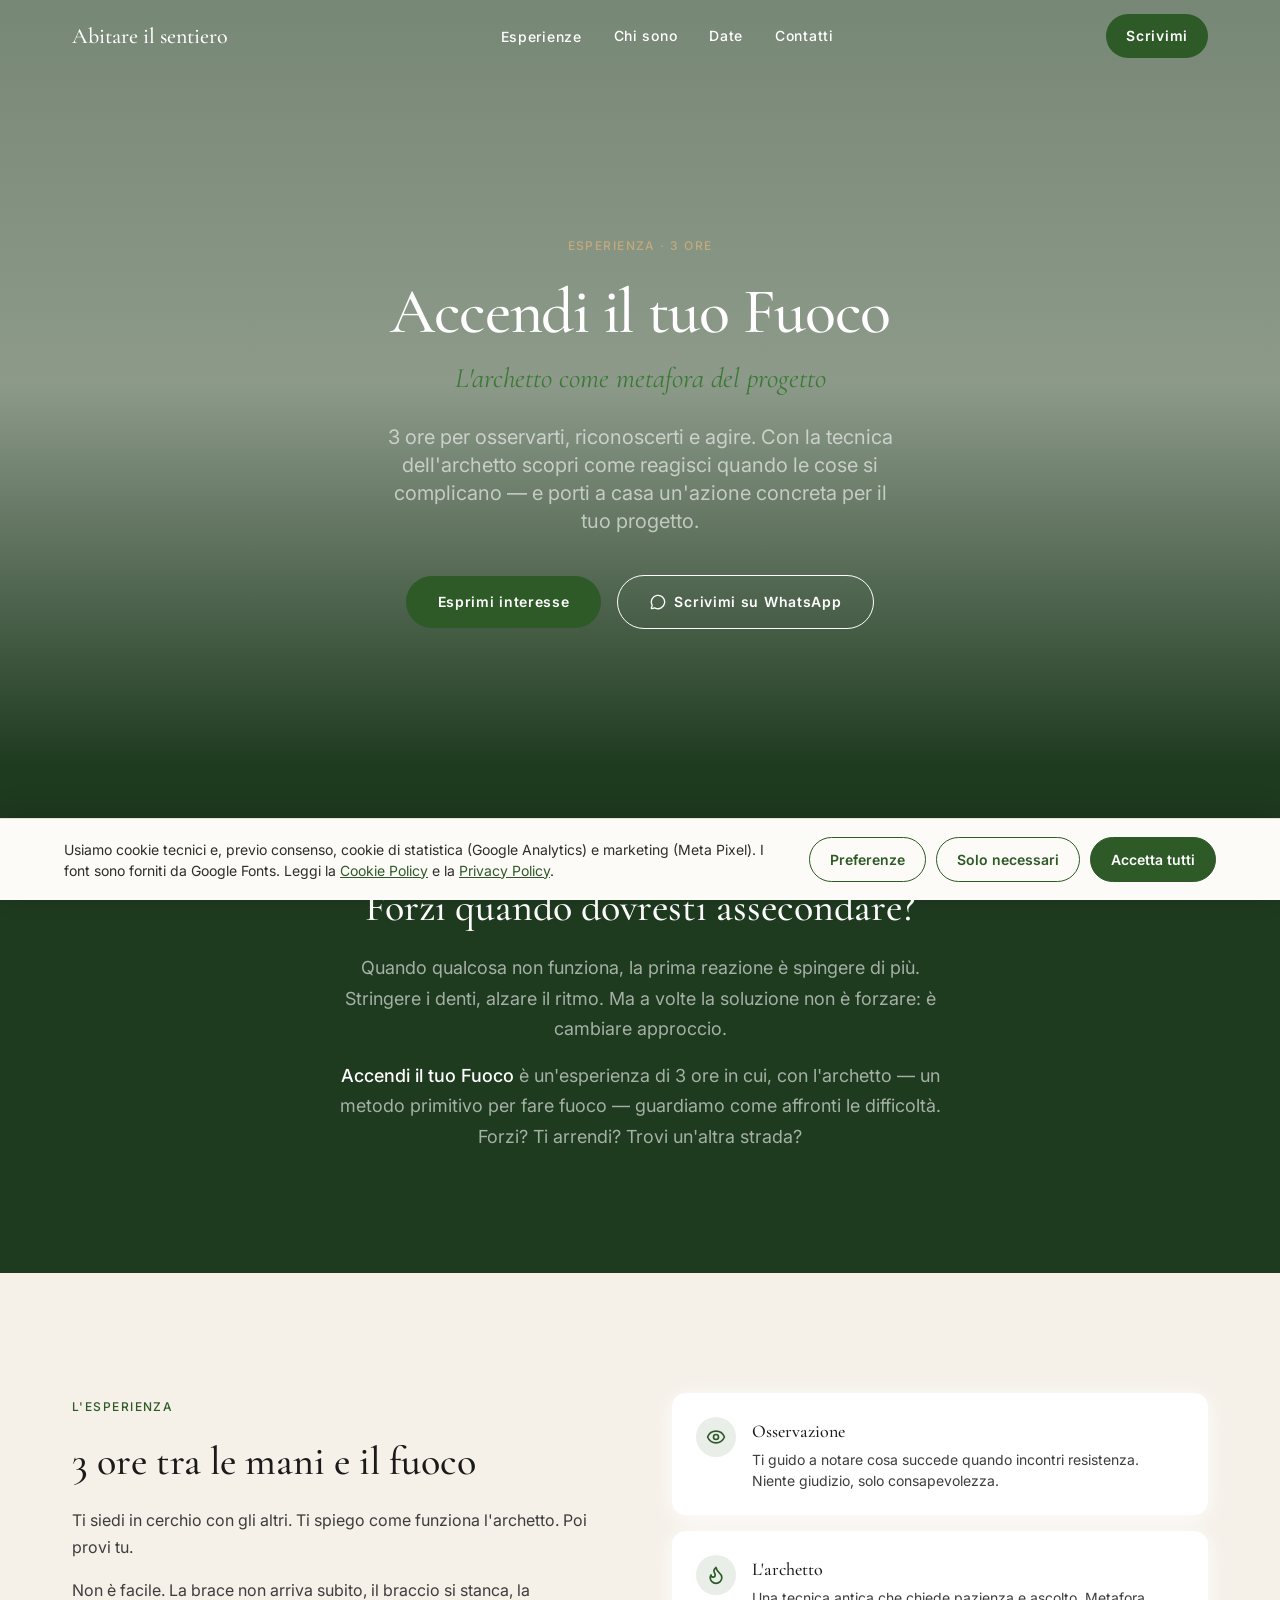
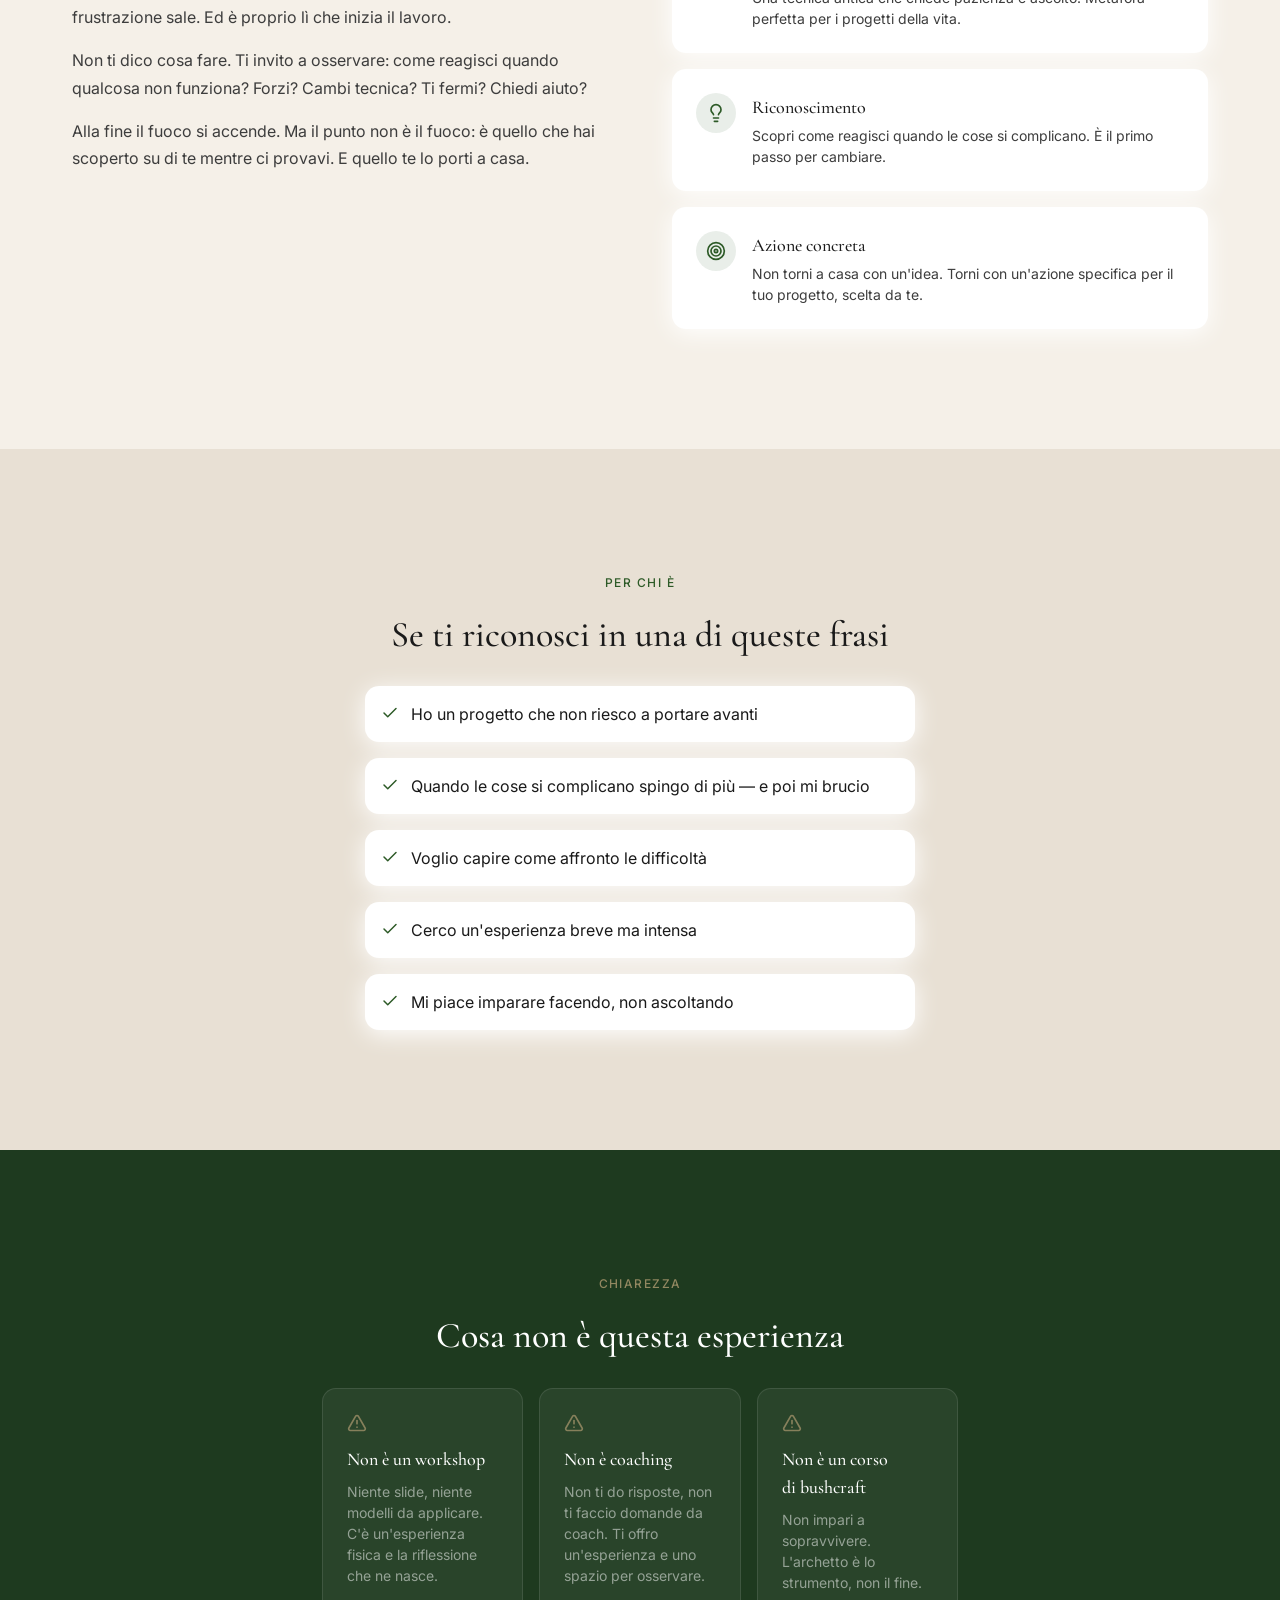
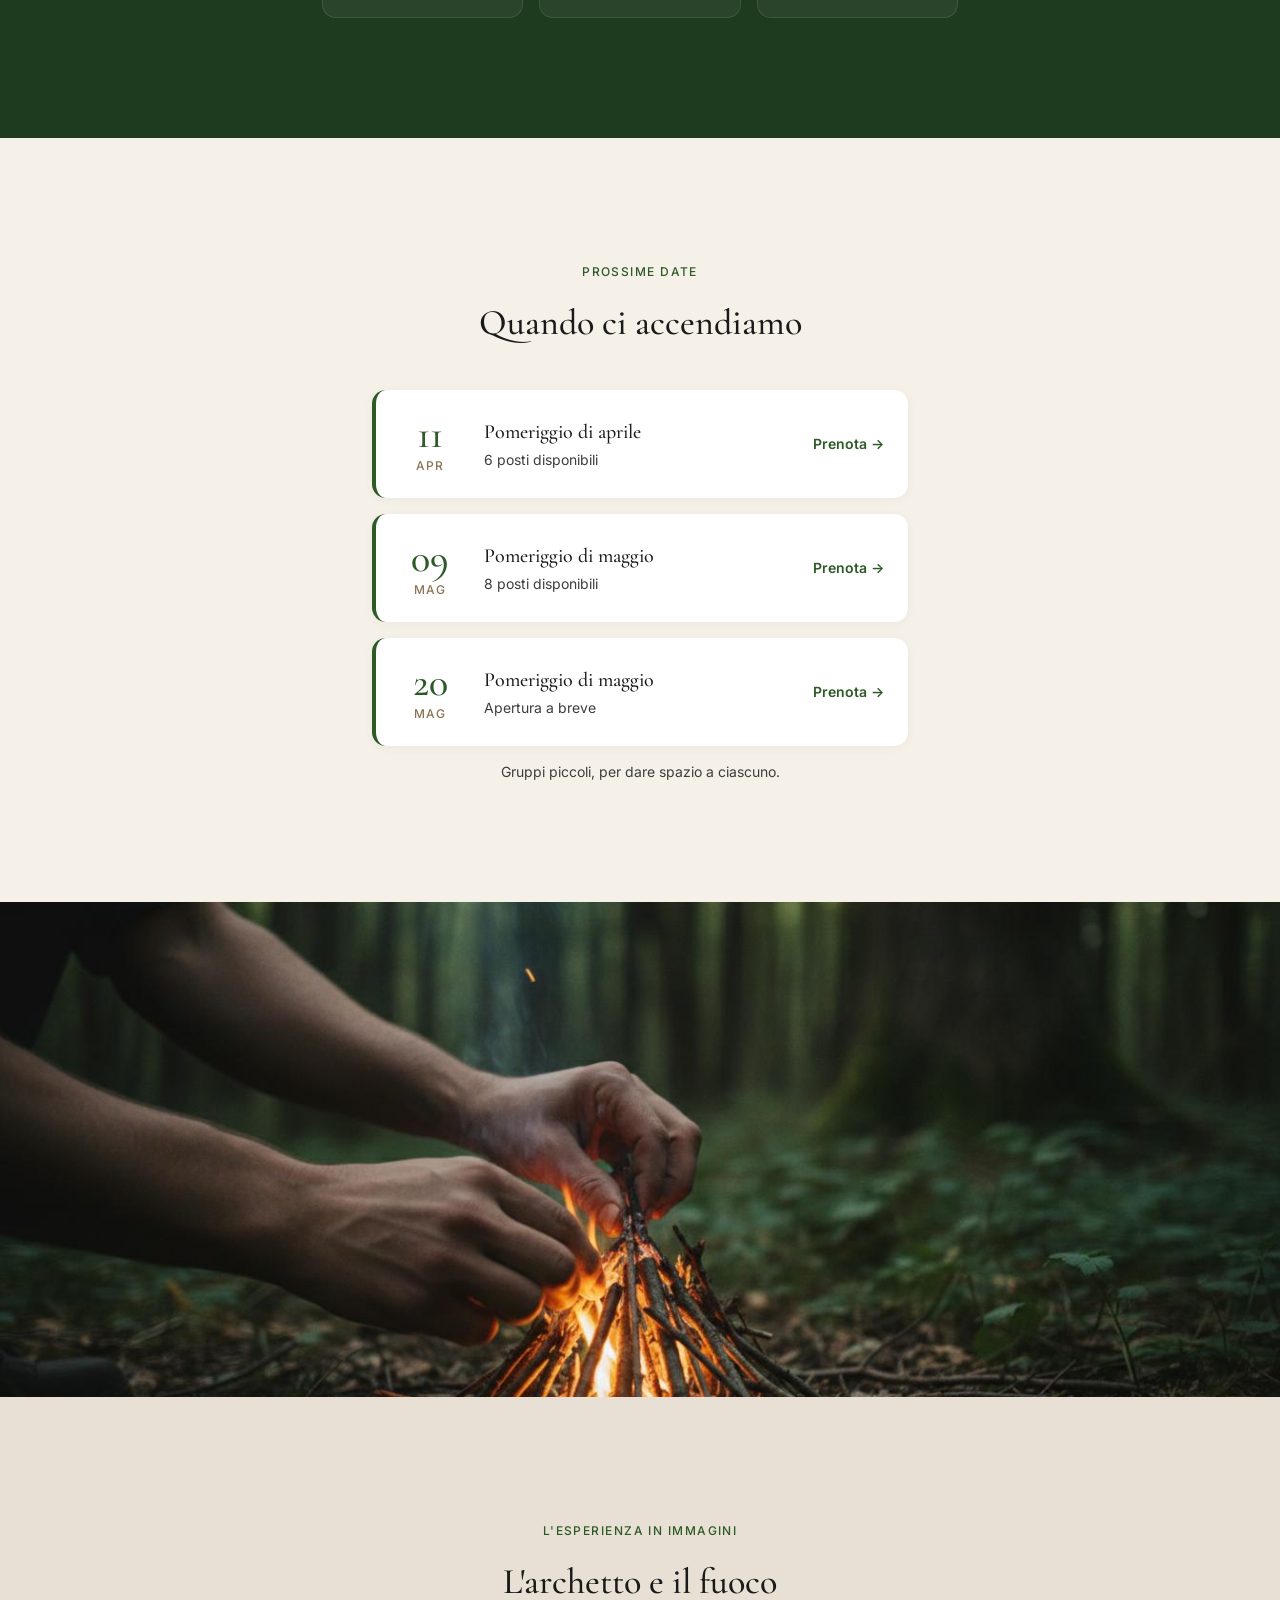
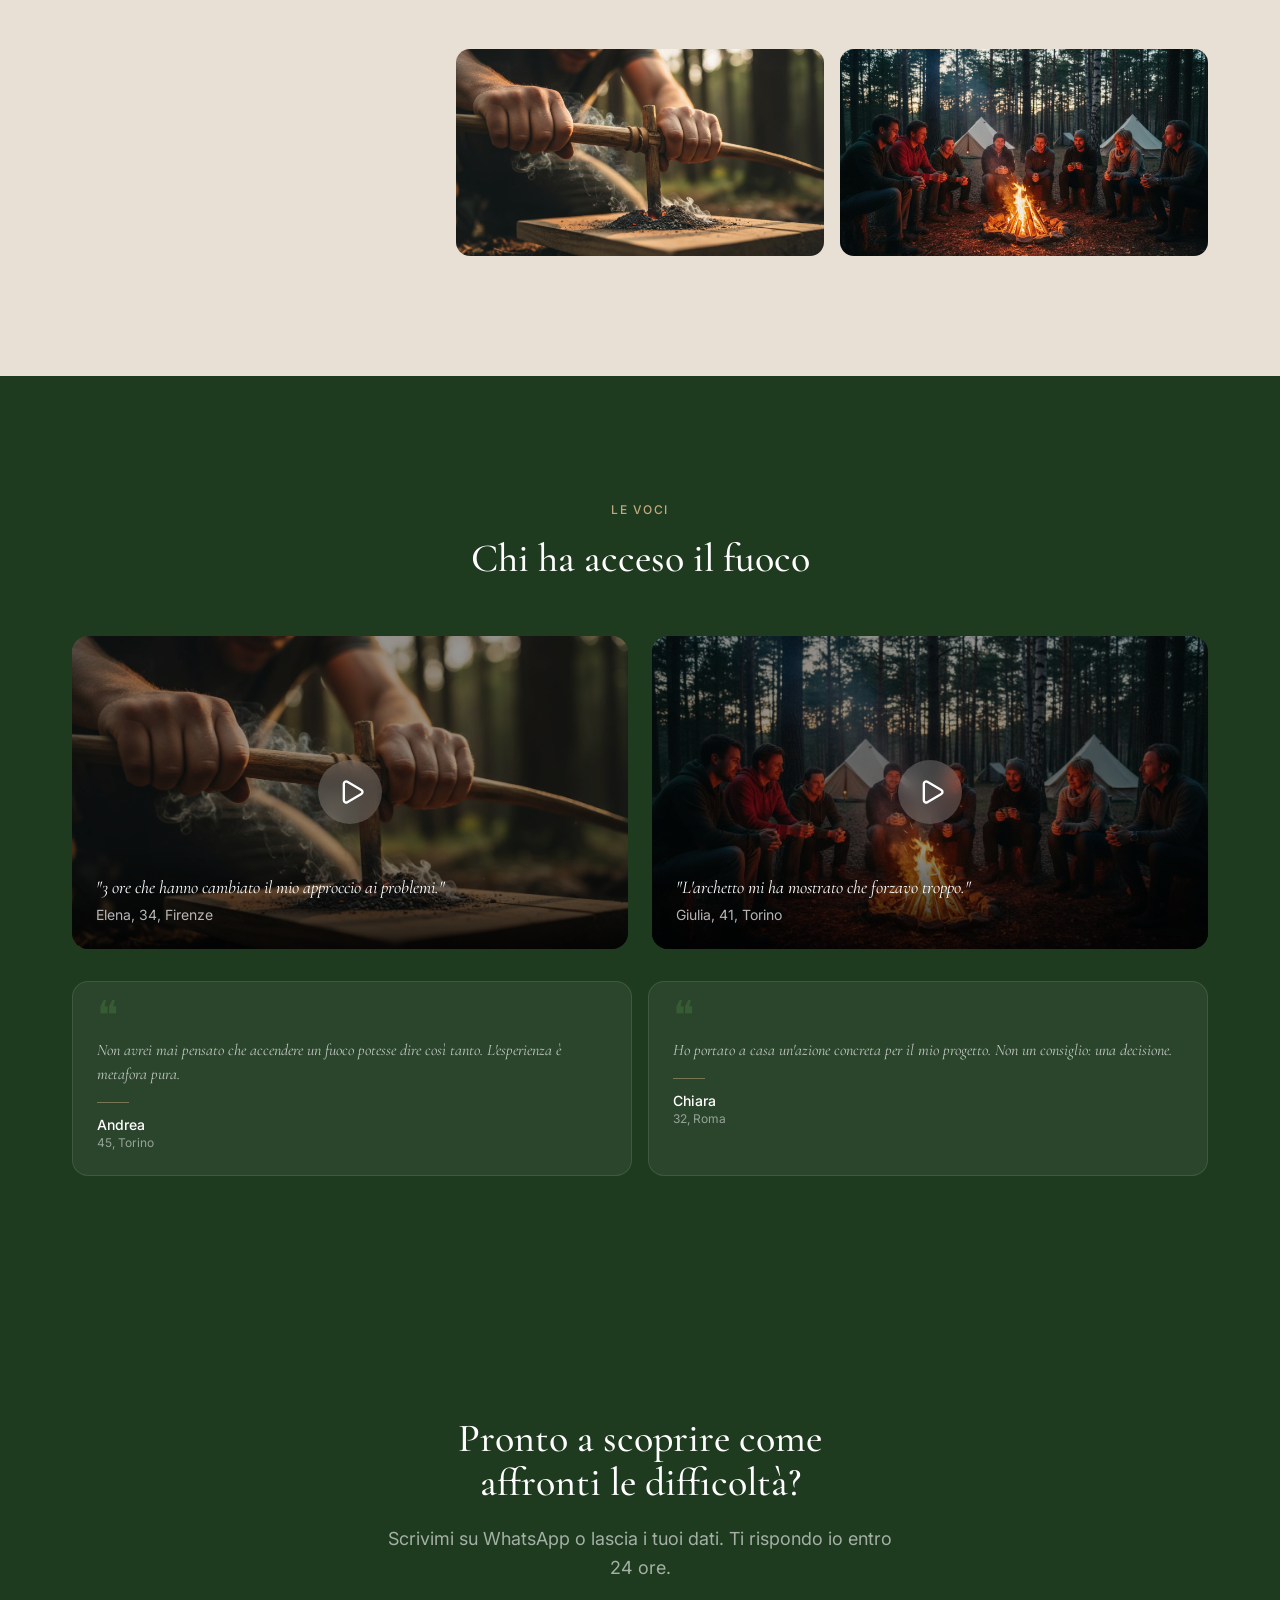
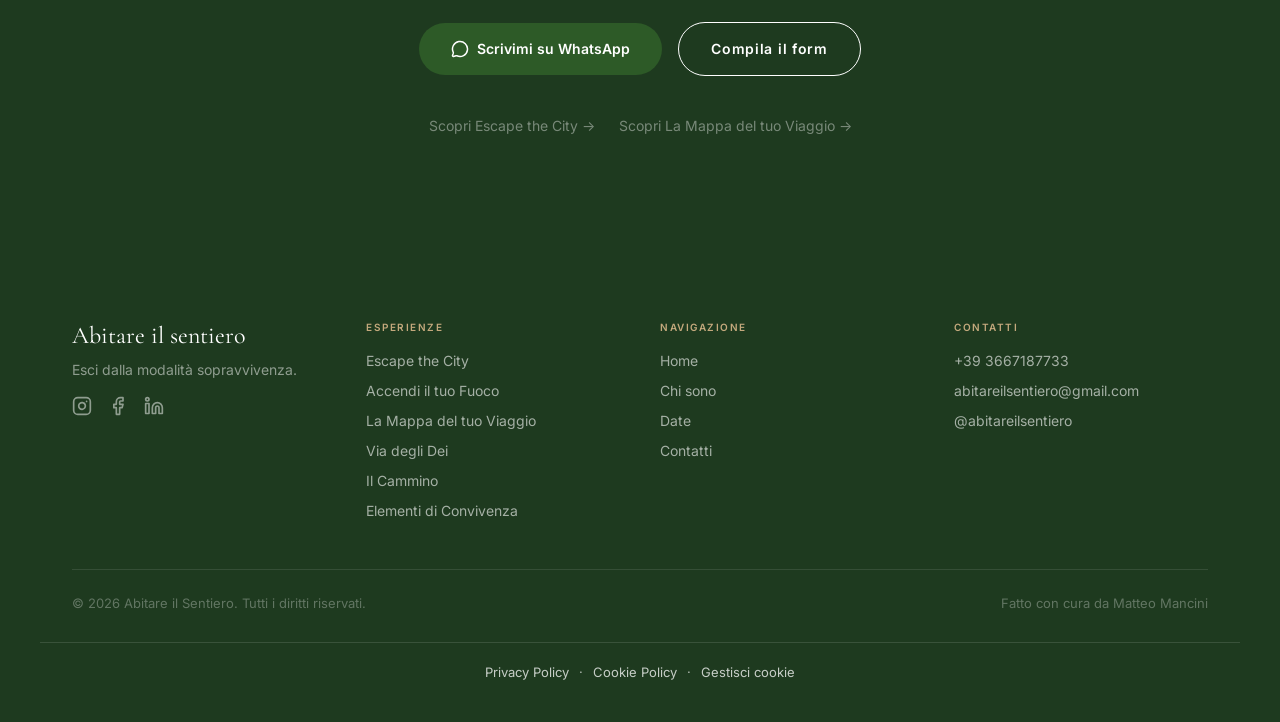
==== commit 5c03542c: "Header/footer condivisi, cookie policy e raccolta email Header e footer ora in partials/ (una sola c" ====
--- a/accendi-il-tuo-fuoco.html
+++ b/accendi-il-tuo-fuoco.html
@@ -1,63 +1,30 @@
-<!doctype html>
+<!DOCTYPE html>
 <html lang="it">
 <head>
-  <meta charset="UTF-8" />
-  <meta name="viewport" content="width=device-width, initial-scale=1.0" />
-  <title>Accendi il tuo Fuoco — Abitare il Sentiero</title>
-  <meta name="description" content="3 ore per osservarti mentre affronti una sfida concreta. L'archetto come metafora del progetto." />
-  <meta name="author" content="Abitare il Sentiero" />
-  <link rel="icon" href="favicon.ico" />
-  <meta property="og:title" content="Accendi il tuo Fuoco — Abitare il Sentiero" />
-  <meta property="og:description" content="3 ore per osservarti mentre affronti una sfida concreta. L'archetto come metafora del progetto." />
-  <meta property="og:type" content="website" />
-  <meta property="og:image" content="images/hero-forest.jpg" />
-  <meta name="twitter:card" content="summary_large_image" />
-  <meta name="twitter:image" content="images/hero-forest.jpg" />
-  <link rel="preconnect" href="https://fonts.googleapis.com" />
-  <link rel="preconnect" href="https://fonts.gstatic.com" crossorigin />
-  <link href="https://fonts.googleapis.com/css2?family=Cormorant+Garamond:ital,wght@0,400;0,500;0,600;1,400;1,500&family=Inter:wght@400;500;600&display=swap" rel="stylesheet" />
-  <link rel="stylesheet" href="styles.css" />
+<meta charset="utf-8"/>
+<meta content="width=device-width, initial-scale=1.0" name="viewport"/>
+<title>Accendi il tuo Fuoco — Abitare il Sentiero</title>
+<meta content="3 ore per osservarti mentre affronti una sfida concreta. L'archetto come metafora del progetto." name="description"/>
+<meta content="Abitare il Sentiero" name="author"/>
+<link href="favicon.ico" rel="icon"/>
+<meta content="Accendi il tuo Fuoco — Abitare il Sentiero" property="og:title"/>
+<meta content="3 ore per osservarti mentre affronti una sfida concreta. L'archetto come metafora del progetto." property="og:description"/>
+<meta content="website" property="og:type"/>
+<meta content="images/hero-forest.jpg" property="og:image"/>
+<meta content="summary_large_image" name="twitter:card"/>
+<meta content="images/hero-forest.jpg" name="twitter:image"/>
+<link href="https://fonts.googleapis.com" rel="preconnect"/>
+<link crossorigin="" href="https://fonts.gstatic.com" rel="preconnect"/>
+<link href="https://fonts.googleapis.com/css2?family=Cormorant+Garamond:ital,wght@0,400;0,500;0,600;1,400;1,500&amp;family=Inter:wght@400;500;600&amp;display=swap" rel="stylesheet"/>
+<link href="styles.css" rel="stylesheet"/>
 </head>
 <body>
-<header id="site-header" class="site-header fixed top-0 left-0 right-0 z-50 h-[72px]">
-  <div class="content-max-width h-full flex items-center justify-between">
-    <a class="nav-logo font-display text-[22px] font-medium text-white" href="index.html">Abitare il sentiero</a>
-    <nav class="hidden lg:flex items-center gap-8">
-      <div class="nav-dropdown">
-        <button id="exp-toggle" class="nav-link font-body text-sm font-medium tracking-wider text-white" aria-haspopup="true" aria-expanded="false">Esperienze</button>
-        <div id="exp-menu" class="nav-dropdown-menu">
-        <a href="escape-the-city.html">Escape the City</a>
-        <a href="accendi-il-tuo-fuoco.html">Accendi il tuo Fuoco</a>
-        <a href="la-mappa-del-tuo-viaggio.html">La Mappa del tuo Viaggio</a>
-        <a href="via-degli-dei.html">Via degli Dei</a>
-        <a href="cammino.html">Il Cammino</a>
-        <a href="elementi-di-convivenza.html">Elementi di Convivenza</a>
-        </div>
-      </div>
-      <a class="nav-link font-body text-sm font-medium tracking-wider text-white" href="chi-sono.html">Chi sono</a>
-      <a class="nav-link font-body text-sm font-medium tracking-wider text-white" href="index.html#date">Date</a>
-      <a class="nav-link font-body text-sm font-medium tracking-wider text-white" href="index.html#contatti">Contatti</a>
-    </nav>
-    <a class="nav-cta hidden lg:inline-flex items-center gap-2 rounded-full px-5 py-3 font-body text-sm font-semibold tracking-wider bg-forest text-white hover:bg-forest-light transition-all duration-300" href="https://wa.me/+393667187733" target="_blank" rel="noopener noreferrer">Scrivimi</a>
-    <button id="nav-burger" class="nav-burger lg:hidden p-2 text-white" aria-label="Menu" type="button">
-      <svg width="24" height="24" viewBox="0 0 24 24" fill="none" stroke="currentColor" stroke-width="2" stroke-linecap="round"><path d="M4 5h16"/><path d="M4 12h16"/><path d="M4 19h16"/></svg>
-    </button>
-  </div>
-  <div id="mobile-menu" class="mobile-menu">
-    <a href="index.html">Home</a>
-      <a href="escape-the-city.html">Escape the City</a>
-      <a href="accendi-il-tuo-fuoco.html">Accendi il tuo Fuoco</a>
-      <a href="la-mappa-del-tuo-viaggio.html">La Mappa del tuo Viaggio</a>
-      <a href="via-degli-dei.html">Via degli Dei</a>
-      <a href="cammino.html">Il Cammino</a>
-      <a href="elementi-di-convivenza.html">Elementi di Convivenza</a>
-      <a href="chi-sono.html">Chi sono</a>
-      <a href="index.html#date">Date</a>
-      <a href="index.html#contatti">Contatti</a>
-      <a class="mobile-cta" href="https://wa.me/+393667187733" target="_blank" rel="noopener noreferrer">Scrivimi su WhatsApp</a>
-  </div>
-</header>
-<main><section class="relative min-h-[85vh] w-full overflow-hidden flex items-center justify-center"><div class="absolute inset-0"><video autoplay="" class="w-full h-full object-cover" loop="" muted="" playsinline="" src="videos/accendi-fuoco.mp4"></video><div class="absolute inset-0 bg-gradient-to-b from-[rgba(30,58,31,0.6)] via-[rgba(30,58,31,0.5)] to-forest-deep"></div></div><div class="relative z-10 text-center px-6 max-w-3xl mx-auto pt-24"><span class="anim-in inline-block font-body text-xs font-medium tracking-[0.12em] uppercase text-earth mb-6">Esperienza · 3 ore</span><h1 class="anim-in font-display text-[40px] md:text-[64px] font-medium text-white leading-[1.05] tracking-[-0.02em]">Accendi il tuo Fuoco</h1><p class="anim-in font-display text-[22px] md:text-[28px] italic text-forest-light mt-3">L'archetto come metafora del progetto</p><p class="anim-in mt-6 font-body text-lg md:text-xl text-white/60 leading-relaxed max-w-[560px] mx-auto">3 ore per osservarti, riconoscerti e agire. Con la tecnica dell'archetto scopri come reagisci quando le cose si complicano — e porti a casa un'azione concreta per il tuo progetto.</p><div class="anim-in flex flex-col sm:flex-row items-center justify-center gap-4 mt-10"><button class="btn-primary">Esprimi interesse</button><a class="btn-ghost-light" href="https://wa.me/+393667187733?text=Ciao%20Matteo,%20vorrei%20sapere%20di%20più%20su%20Accendi%20il%20tuo%20Fuoco" rel="noopener noreferrer" target="_blank"><svg aria-hidden="true" class="lucide lucide-message-circle" fill="none" height="16" stroke="currentColor" stroke-linecap="round" stroke-linejoin="round" stroke-width="2" viewbox="0 0 24 24" width="16" xmlns="http://www.w3.org/2000/svg"><path d="M2.992 16.342a2 2 0 0 1 .094 1.167l-1.065 3.29a1 1 0 0 0 1.236 1.168l3.413-.998a2 2 0 0 1 1.099.092 10 10 0 1 0-4.777-4.719"></path></svg> Scrivimi su WhatsApp</a></div></div></section><section class="section-animate bg-forest-deep section-padding"><div class="content-max-width max-w-[700px] mx-auto text-center"><h2 class="anim-in font-display text-[28px] md:text-[40px] font-medium text-white leading-[1.1]">Forzi quando dovresti assecondare?</h2><p class="anim-in mt-6 font-body text-lg text-white/60 leading-[1.7]">Quando qualcosa non funziona, la prima reazione è spingere di più. Stringere i denti, alzare il ritmo. Ma a volte la soluzione non è forzare: è cambiare approccio.</p><p class="anim-in mt-4 font-body text-lg text-white/60 leading-[1.7]"><strong class="text-white font-medium">Accendi il tuo Fuoco</strong> è un'esperienza di 3 ore in cui, con l'archetto — un metodo primitivo per fare fuoco — guardiamo come affronti le difficoltà. Forzi? Ti arrendi? Trovi un'altra strada?</p></div></section><section class="section-animate bg-sand section-padding"><div class="content-max-width"><div class="grid grid-cols-1 lg:grid-cols-2 gap-16 items-start"><div><span class="anim-in inline-block font-body text-xs font-medium tracking-[0.12em] uppercase text-forest mb-6">L'esperienza</span><h2 class="anim-in font-display text-[28px] md:text-[40px] font-medium text-charcoal leading-[1.1]">3 ore tra le mani e il fuoco</h2><div class="anim-in mt-6 space-y-4 font-body text-base text-charcoal-light leading-[1.7]"><p>Ti siedi in cerchio con gli altri. Ti spiego come funziona l'archetto. Poi provi tu.</p><p>Non è facile. La brace non arriva subito, il braccio si stanca, la frustrazione sale. Ed è proprio lì che inizia il lavoro.</p><p>Non ti dico cosa fare. Ti invito a osservare: come reagisci quando qualcosa non funziona? Forzi? Cambi tecnica? Ti fermi? Chiedi aiuto?</p><p>Alla fine il fuoco si accende. Ma il punto non è il fuoco: è quello che hai scoperto su di te mentre ci provavi. E quello te lo porti a casa.</p></div></div><div class="anim-in grid grid-cols-1 gap-4"><div class="bg-white rounded-xl p-6 shadow-card flex gap-4 items-start"><div class="flex-shrink-0 w-10 h-10 rounded-full bg-forest/10 flex items-center justify-center"><svg aria-hidden="true" class="lucide lucide-eye text-forest" fill="none" height="20" stroke="currentColor" stroke-linecap="round" stroke-linejoin="round" stroke-width="2" viewbox="0 0 24 24" width="20" xmlns="http://www.w3.org/2000/svg"><path d="M2.062 12.348a1 1 0 0 1 0-.696 10.75 10.75 0 0 1 19.876 0 1 1 0 0 1 0 .696 10.75 10.75 0 0 1-19.876 0"></path><circle cx="12" cy="12" r="3"></circle></svg></div><div><h3 class="font-display text-lg font-medium text-charcoal">Osservazione</h3><p class="font-body text-sm text-charcoal-light leading-[1.5] mt-1">Ti guido a notare cosa succede quando incontri resistenza. Niente giudizio, solo consapevolezza.</p></div></div><div class="bg-white rounded-xl p-6 shadow-card flex gap-4 items-start"><div class="flex-shrink-0 w-10 h-10 rounded-full bg-forest/10 flex items-center justify-center"><svg aria-hidden="true" class="lucide lucide-flame text-forest" fill="none" height="20" stroke="currentColor" stroke-linecap="round" stroke-linejoin="round" stroke-width="2" viewbox="0 0 24 24" width="20" xmlns="http://www.w3.org/2000/svg"><path d="M12 3q1 4 4 6.5t3 5.5a1 1 0 0 1-14 0 5 5 0 0 1 1-3 1 1 0 0 0 5 0c0-2-1.5-3-1.5-5q0-2 2.5-4"></path></svg></div><div><h3 class="font-display text-lg font-medium text-charcoal">L'archetto</h3><p class="font-body text-sm text-charcoal-light leading-[1.5] mt-1">Una tecnica antica che chiede pazienza e ascolto. Metafora perfetta per i progetti della vita.</p></div></div><div class="bg-white rounded-xl p-6 shadow-card flex gap-4 items-start"><div class="flex-shrink-0 w-10 h-10 rounded-full bg-forest/10 flex items-center justify-center"><svg aria-hidden="true" class="lucide lucide-lightbulb text-forest" fill="none" height="20" stroke="currentColor" stroke-linecap="round" stroke-linejoin="round" stroke-width="2" viewbox="0 0 24 24" width="20" xmlns="http://www.w3.org/2000/svg"><path d="M15 14c.2-1 .7-1.7 1.5-2.5 1-.9 1.5-2.2 1.5-3.5A6 6 0 0 0 6 8c0 1 .2 2.2 1.5 3.5.7.7 1.3 1.5 1.5 2.5"></path><path d="M9 18h6"></path><path d="M10 22h4"></path></svg></div><div><h3 class="font-display text-lg font-medium text-charcoal">Riconoscimento</h3><p class="font-body text-sm text-charcoal-light leading-[1.5] mt-1">Scopri come reagisci quando le cose si complicano. È il primo passo per cambiare.</p></div></div><div class="bg-white rounded-xl p-6 shadow-card flex gap-4 items-start"><div class="flex-shrink-0 w-10 h-10 rounded-full bg-forest/10 flex items-center justify-center"><svg aria-hidden="true" class="lucide lucide-target text-forest" fill="none" height="20" stroke="currentColor" stroke-linecap="round" stroke-linejoin="round" stroke-width="2" viewbox="0 0 24 24" width="20" xmlns="http://www.w3.org/2000/svg"><circle cx="12" cy="12" r="10"></circle><circle cx="12" cy="12" r="6"></circle><circle cx="12" cy="12" r="2"></circle></svg></div><div><h3 class="font-display text-lg font-medium text-charcoal">Azione concreta</h3><p class="font-body text-sm text-charcoal-light leading-[1.5] mt-1">Non torni a casa con un'idea. Torni con un'azione specifica per il tuo progetto, scelta da te.</p></div></div></div></div></div></section><section class="section-animate bg-sand-dark section-padding"><div class="content-max-width max-w-[700px] mx-auto text-center"><span class="anim-in inline-block font-body text-xs font-medium tracking-[0.12em] uppercase text-forest mb-6">Per chi è</span><h2 class="anim-in font-display text-[28px] md:text-[36px] font-medium text-charcoal leading-[1.1]">Se ti riconosci in una di queste frasi</h2><div class="anim-in mt-8 space-y-4 text-left max-w-[550px] mx-auto"><div class="flex items-start gap-3 bg-white rounded-xl p-4 shadow-card"><svg aria-hidden="true" class="lucide lucide-check text-forest flex-shrink-0 mt-0.5" fill="none" height="18" stroke="currentColor" stroke-linecap="round" stroke-linejoin="round" stroke-width="2" viewbox="0 0 24 24" width="18" xmlns="http://www.w3.org/2000/svg"><path d="M20 6 9 17l-5-5"></path></svg><p class="font-body text-base text-charcoal">Ho un progetto che non riesco a portare avanti</p></div><div class="flex items-start gap-3 bg-white rounded-xl p-4 shadow-card"><svg aria-hidden="true" class="lucide lucide-check text-forest flex-shrink-0 mt-0.5" fill="none" height="18" stroke="currentColor" stroke-linecap="round" stroke-linejoin="round" stroke-width="2" viewbox="0 0 24 24" width="18" xmlns="http://www.w3.org/2000/svg"><path d="M20 6 9 17l-5-5"></path></svg><p class="font-body text-base text-charcoal">Quando le cose si complicano spingo di più — e poi mi brucio</p></div><div class="flex items-start gap-3 bg-white rounded-xl p-4 shadow-card"><svg aria-hidden="true" class="lucide lucide-check text-forest flex-shrink-0 mt-0.5" fill="none" height="18" stroke="currentColor" stroke-linecap="round" stroke-linejoin="round" stroke-width="2" viewbox="0 0 24 24" width="18" xmlns="http://www.w3.org/2000/svg"><path d="M20 6 9 17l-5-5"></path></svg><p class="font-body text-base text-charcoal">Voglio capire come affronto le difficoltà</p></div><div class="flex items-start gap-3 bg-white rounded-xl p-4 shadow-card"><svg aria-hidden="true" class="lucide lucide-check text-forest flex-shrink-0 mt-0.5" fill="none" height="18" stroke="currentColor" stroke-linecap="round" stroke-linejoin="round" stroke-width="2" viewbox="0 0 24 24" width="18" xmlns="http://www.w3.org/2000/svg"><path d="M20 6 9 17l-5-5"></path></svg><p class="font-body text-base text-charcoal">Cerco un'esperienza breve ma intensa</p></div><div class="flex items-start gap-3 bg-white rounded-xl p-4 shadow-card"><svg aria-hidden="true" class="lucide lucide-check text-forest flex-shrink-0 mt-0.5" fill="none" height="18" stroke="currentColor" stroke-linecap="round" stroke-linejoin="round" stroke-width="2" viewbox="0 0 24 24" width="18" xmlns="http://www.w3.org/2000/svg"><path d="M20 6 9 17l-5-5"></path></svg><p class="font-body text-base text-charcoal">Mi piace imparare facendo, non ascoltando</p></div></div></div></section><section class="section-animate bg-forest-deep section-padding"><div class="content-max-width max-w-[700px] mx-auto text-center"><span class="anim-in inline-block font-body text-xs font-medium tracking-[0.12em] uppercase text-earth/70 mb-6">Chiarezza</span><h2 class="anim-in font-display text-[28px] md:text-[36px] font-medium text-white leading-[1.1]">Cosa non è questa esperienza</h2><div class="anim-in mt-8 grid grid-cols-1 md:grid-cols-3 gap-4 text-left"><div class="bg-white/[0.05] border border-white/10 rounded-xl p-6"><svg aria-hidden="true" class="lucide lucide-triangle-alert text-earth/60" fill="none" height="20" stroke="currentColor" stroke-linecap="round" stroke-linejoin="round" stroke-width="2" viewbox="0 0 24 24" width="20" xmlns="http://www.w3.org/2000/svg"><path d="m21.73 18-8-14a2 2 0 0 0-3.48 0l-8 14A2 2 0 0 0 4 21h16a2 2 0 0 0 1.73-3"></path><path d="M12 9v4"></path><path d="M12 17h.01"></path></svg><h3 class="font-display text-lg font-medium text-white mt-3">Non è un workshop</h3><p class="font-body text-sm text-white/50 leading-[1.5] mt-2">Niente slide, niente modelli da applicare. C'è un'esperienza fisica e la riflessione che ne nasce.</p></div><div class="bg-white/[0.05] border border-white/10 rounded-xl p-6"><svg aria-hidden="true" class="lucide lucide-triangle-alert text-earth/60" fill="none" height="20" stroke="currentColor" stroke-linecap="round" stroke-linejoin="round" stroke-width="2" viewbox="0 0 24 24" width="20" xmlns="http://www.w3.org/2000/svg"><path d="m21.73 18-8-14a2 2 0 0 0-3.48 0l-8 14A2 2 0 0 0 4 21h16a2 2 0 0 0 1.73-3"></path><path d="M12 9v4"></path><path d="M12 17h.01"></path></svg><h3 class="font-display text-lg font-medium text-white mt-3">Non è coaching</h3><p class="font-body text-sm text-white/50 leading-[1.5] mt-2">Non ti do risposte, non ti faccio domande da coach. Ti offro un'esperienza e uno spazio per osservare.</p></div><div class="bg-white/[0.05] border border-white/10 rounded-xl p-6"><svg aria-hidden="true" class="lucide lucide-triangle-alert text-earth/60" fill="none" height="20" stroke="currentColor" stroke-linecap="round" stroke-linejoin="round" stroke-width="2" viewbox="0 0 24 24" width="20" xmlns="http://www.w3.org/2000/svg"><path d="m21.73 18-8-14a2 2 0 0 0-3.48 0l-8 14A2 2 0 0 0 4 21h16a2 2 0 0 0 1.73-3"></path><path d="M12 9v4"></path><path d="M12 17h.01"></path></svg><h3 class="font-display text-lg font-medium text-white mt-3">Non è un corso di bushcraft</h3><p class="font-body text-sm text-white/50 leading-[1.5] mt-2">Non impari a sopravvivere. L'archetto è lo strumento, non il fine.</p></div></div></div></section><section class="section-animate bg-sand section-padding"><div class="content-max-width max-w-[600px] mx-auto"><div class="text-center mb-10"><span class="anim-in inline-block font-body text-xs font-medium tracking-[0.12em] uppercase text-forest mb-4">Prossime date</span><h2 class="anim-in font-display text-[28px] md:text-[36px] font-medium text-charcoal">Quando ci accendiamo</h2></div><div class="anim-in space-y-4"><div class="bg-white rounded-xl p-6 border-l-4 border-forest shadow-[0_2px_12px_rgba(0,0,0,0.04)] flex flex-col sm:flex-row items-start sm:items-center gap-4 sm:gap-6"><div class="flex-shrink-0 w-[60px] text-center"><span class="block font-display text-[40px] font-medium text-forest leading-[1]">11</span><span class="block font-body text-xs font-medium text-earth-dark uppercase tracking-[0.08em] mt-1">APR</span></div><div class="flex-grow"><h3 class="font-display text-xl font-medium text-charcoal">Pomeriggio di aprile</h3><p class="font-body text-sm text-charcoal-light mt-1">6 posti disponibili</p></div><button class="flex-shrink-0 font-body text-sm font-semibold text-forest hover:underline">Prenota →</button></div><div class="bg-white rounded-xl p-6 border-l-4 border-forest shadow-[0_2px_12px_rgba(0,0,0,0.04)] flex flex-col sm:flex-row items-start sm:items-center gap-4 sm:gap-6"><div class="flex-shrink-0 w-[60px] text-center"><span class="block font-display text-[40px] font-medium text-forest leading-[1]">09</span><span class="block font-body text-xs font-medium text-earth-dark uppercase tracking-[0.08em] mt-1">MAG</span></div><div class="flex-grow"><h3 class="font-display text-xl font-medium text-charcoal">Pomeriggio di maggio</h3><p class="font-body text-sm text-charcoal-light mt-1">8 posti disponibili</p></div><button class="flex-shrink-0 font-body text-sm font-semibold text-forest hover:underline">Prenota →</button></div><div class="bg-white rounded-xl p-6 border-l-4 border-forest shadow-[0_2px_12px_rgba(0,0,0,0.04)] flex flex-col sm:flex-row items-start sm:items-center gap-4 sm:gap-6"><div class="flex-shrink-0 w-[60px] text-center"><span class="block font-display text-[40px] font-medium text-forest leading-[1]">20</span><span class="block font-body text-xs font-medium text-earth-dark uppercase tracking-[0.08em] mt-1">MAG</span></div><div class="flex-grow"><h3 class="font-display text-xl font-medium text-charcoal">Pomeriggio di maggio</h3><p class="font-body text-sm text-charcoal-light mt-1">Apertura a breve</p></div><button class="flex-shrink-0 font-body text-sm font-semibold text-forest hover:underline">Prenota →</button></div></div><p class="anim-in text-center font-body text-sm text-charcoal-light mt-4">Gruppi piccoli, per dare spazio a ciascuno.</p></div></section><section class="w-full h-[45vh] md:h-[55vh] overflow-hidden"><img alt="" class="w-full h-full object-cover" src="images/full-fuoco.jpg"/></section><section class="section-animate bg-sand-dark section-padding"><div class="content-max-width"><div class="text-center mb-10"><span class="anim-in inline-block font-body text-xs font-medium tracking-[0.12em] uppercase text-forest mb-4">L'esperienza in immagini</span><h2 class="anim-in font-display text-[28px] md:text-[36px] font-medium text-charcoal">L'archetto e il fuoco</h2></div><div class="anim-in grid grid-cols-1 md:grid-cols-3 gap-4"><div class="relative rounded-xl overflow-hidden aspect-video"><video autoplay="" class="w-full h-full object-cover" loop="" muted="" playsinline="" src="videos/accendi-fuoco.mp4"></video></div><div class="relative rounded-xl overflow-hidden aspect-video"><img alt="Archetto" class="w-full h-full object-cover hover:scale-105 transition-transform duration-500" src="images/accendi-fuoco.jpg"/></div><div class="relative rounded-xl overflow-hidden aspect-video"><img alt="Fuoco" class="w-full h-full object-cover hover:scale-105 transition-transform duration-500" src="images/escape-the-city.jpg"/></div></div></div></section><section class="section-animate bg-forest-deep section-padding"><div class="content-max-width"><div class="text-center mb-14"><span class="anim-in inline-block font-body text-xs font-medium tracking-[0.12em] uppercase text-earth">Le voci</span><h2 class="anim-in font-display text-[28px] md:text-[40px] font-medium text-white leading-[1.1] mt-4">Chi ha acceso il fuoco</h2></div><div class="grid grid-cols-1 md:grid-cols-2 gap-6 mb-8"><div class="anim-in relative rounded-2xl overflow-hidden cursor-pointer group aspect-video"><img alt="" class="w-full h-full object-cover group-hover:scale-105 transition-transform duration-500" src="images/accendi-fuoco.jpg"/><div class="absolute inset-0 bg-black/40 flex items-center justify-center group-hover:bg-black/30 transition-colors"><div class="w-16 h-16 rounded-full bg-white/20 backdrop-blur flex items-center justify-center group-hover:scale-110 transition-transform"><svg aria-hidden="true" class="lucide lucide-play text-white ml-1" fill="none" height="28" stroke="currentColor" stroke-linecap="round" stroke-linejoin="round" stroke-width="2" viewbox="0 0 24 24" width="28" xmlns="http://www.w3.org/2000/svg"><path d="M5 5a2 2 0 0 1 3.008-1.728l11.997 6.998a2 2 0 0 1 .003 3.458l-12 7A2 2 0 0 1 5 19z"></path></svg></div></div><div class="absolute bottom-0 left-0 right-0 p-6 bg-gradient-to-t from-black/80 to-transparent"><p class="font-display text-lg italic text-white">"3 ore che hanno cambiato il mio approccio ai problemi."</p><p class="font-body text-sm text-white/70 mt-1">Elena, 34, Firenze</p></div></div><div class="anim-in relative rounded-2xl overflow-hidden cursor-pointer group aspect-video"><img alt="" class="w-full h-full object-cover group-hover:scale-105 transition-transform duration-500" src="images/escape-the-city.jpg"/><div class="absolute inset-0 bg-black/40 flex items-center justify-center group-hover:bg-black/30 transition-colors"><div class="w-16 h-16 rounded-full bg-white/20 backdrop-blur flex items-center justify-center group-hover:scale-110 transition-transform"><svg aria-hidden="true" class="lucide lucide-play text-white ml-1" fill="none" height="28" stroke="currentColor" stroke-linecap="round" stroke-linejoin="round" stroke-width="2" viewbox="0 0 24 24" width="28" xmlns="http://www.w3.org/2000/svg"><path d="M5 5a2 2 0 0 1 3.008-1.728l11.997 6.998a2 2 0 0 1 .003 3.458l-12 7A2 2 0 0 1 5 19z"></path></svg></div></div><div class="absolute bottom-0 left-0 right-0 p-6 bg-gradient-to-t from-black/80 to-transparent"><p class="font-display text-lg italic text-white">"L'archetto mi ha mostrato che forzavo troppo."</p><p class="font-body text-sm text-white/70 mt-1">Giulia, 41, Torino</p></div></div></div><div class="grid grid-cols-1 md:grid-cols-2 gap-4"><div class="anim-in bg-white/[0.06] border border-white/10 rounded-2xl p-6"><div class="font-display text-[40px] text-moss/40 leading-[0.5]">❝</div><p class="font-display text-base italic text-white/70 leading-[1.5] mt-3">Non avrei mai pensato che accendere un fuoco potesse dire così tanto. L'esperienza è metafora pura.</p><div class="w-8 h-px bg-earth/50 mt-4"></div><p class="font-body text-sm font-medium text-white mt-3">Andrea</p><p class="font-body text-xs text-white/50">45, Torino</p></div><div class="anim-in bg-white/[0.06] border border-white/10 rounded-2xl p-6"><div class="font-display text-[40px] text-moss/40 leading-[0.5]">❝</div><p class="font-display text-base italic text-white/70 leading-[1.5] mt-3">Ho portato a casa un'azione concreta per il mio progetto. Non un consiglio: una decisione.</p><div class="w-8 h-px bg-earth/50 mt-4"></div><p class="font-body text-sm font-medium text-white mt-3">Chiara</p><p class="font-body text-xs text-white/50">32, Roma</p></div></div></div></section><section class="section-animate bg-forest-deep section-padding"><div class="content-max-width max-w-[600px] mx-auto text-center px-6"><h2 class="anim-in font-display text-[28px] md:text-[40px] font-medium text-white leading-[1.1]">Pronto a scoprire come affronti le difficoltà?</h2><p class="anim-in mt-5 font-body text-lg text-white/60 leading-relaxed">Scrivimi su WhatsApp o lascia i tuoi dati. Ti rispondo io entro 24 ore.</p><div class="anim-in flex flex-col sm:flex-row items-center justify-center gap-4 mt-10"><a class="inline-flex items-center gap-2 rounded-full px-8 py-4 font-body text-sm font-semibold bg-forest text-white hover:bg-forest-light transition-all" href="https://wa.me/+393667187733?text=Ciao%20Matteo,%20vorrei%20sapere%20di%20più%20su%20Accendi%20il%20tuo%20Fuoco" rel="noopener noreferrer" target="_blank"><svg aria-hidden="true" class="lucide lucide-message-circle" fill="none" height="18" stroke="currentColor" stroke-linecap="round" stroke-linejoin="round" stroke-width="2" viewbox="0 0 24 24" width="18" xmlns="http://www.w3.org/2000/svg"><path d="M2.992 16.342a2 2 0 0 1 .094 1.167l-1.065 3.29a1 1 0 0 0 1.236 1.168l3.413-.998a2 2 0 0 1 1.099.092 10 10 0 1 0-4.777-4.719"></path></svg> Scrivimi su WhatsApp</a><button class="btn-ghost-light">Compila il form</button></div><div class="anim-in mt-10 flex flex-wrap items-center justify-center gap-6"><a class="font-body text-sm text-white/40 hover:text-white/70 transition-colors" href="escape-the-city.html">Scopri Escape the City →</a><a class="font-body text-sm text-white/40 hover:text-white/70 transition-colors" href="la-mappa-del-tuo-viaggio.html">Scopri La Mappa del tuo Viaggio →</a></div></div></section></main><footer class="bg-forest-deep pt-16 pb-10" id="contatti"><div class="content-max-width"><div class="grid grid-cols-1 md:grid-cols-4 gap-10"><div><a class="font-display text-2xl text-white" href="index.html">Abitare il sentiero</a><p class="font-body text-sm text-white/50 mt-2">Esci dalla modalità sopravvivenza.</p><div class="flex items-center gap-4 mt-4"><a aria-label="Instagram" class="text-white/50 hover:text-white transition-colors" href="https://instagram.com/abitareilsentiero" rel="noopener noreferrer" target="_blank"><svg fill="none" height="20" stroke="currentColor" stroke-linecap="round" stroke-linejoin="round" stroke-width="2" viewbox="0 0 24 24" width="20"><rect height="20" rx="5" ry="5" width="20" x="2" y="2"></rect><path d="M16 11.37A4 4 0 1 1 12.63 8 4 4 0 0 1 16 11.37z"></path><line x1="17.5" x2="17.51" y1="6.5" y2="6.5"></line></svg></a><a aria-label="Facebook" class="text-white/50 hover:text-white transition-colors" href="https://facebook.com/abitareilsentiero" rel="noopener noreferrer" target="_blank"><svg fill="none" height="20" stroke="currentColor" stroke-linecap="round" stroke-linejoin="round" stroke-width="2" viewbox="0 0 24 24" width="20"><path d="M18 2h-3a5 5 0 0 0-5 5v3H7v4h3v8h4v-8h3l1-4h-4V7a1 1 0 0 1 1-1h3z"></path></svg></a><a aria-label="LinkedIn" class="text-white/50 hover:text-white transition-colors" href="https://linkedin.com/in/matteo-mancini-outdoor" rel="noopener noreferrer" target="_blank"><svg fill="none" height="20" stroke="currentColor" stroke-linecap="round" stroke-linejoin="round" stroke-width="2" viewbox="0 0 24 24" width="20"><path d="M16 8a6 6 0 0 1 6 6v7h-4v-7a2 2 0 0 0-2-2 2 2 0 0 0-2 2v7h-4v-7a6 6 0 0 1 6-6z"></path><rect height="12" width="4" x="2" y="9"></rect><circle cx="4" cy="4" r="2"></circle></svg></a></div></div><div><p class="font-body text-[10px] font-semibold uppercase tracking-[0.15em] text-earth mb-4">Esperienze</p><div class="flex flex-col gap-2.5"><a class="font-body text-sm text-white/60 hover:text-white transition-colors" href="escape-the-city.html">Escape the City</a><a class="font-body text-sm text-white/60 hover:text-white transition-colors" href="accendi-il-tuo-fuoco.html">Accendi il tuo Fuoco</a><a class="font-body text-sm text-white/60 hover:text-white transition-colors" href="la-mappa-del-tuo-viaggio.html">La Mappa del tuo Viaggio</a><a class="font-body text-sm text-white/60 hover:text-white transition-colors" href="via-degli-dei.html">Via degli Dei</a><a class="font-body text-sm text-white/60 hover:text-white transition-colors" href="cammino.html">Il Cammino</a><a class="font-body text-sm text-white/60 hover:text-white transition-colors" href="elementi-di-convivenza.html">Elementi di Convivenza</a></div></div><div><p class="font-body text-[10px] font-semibold uppercase tracking-[0.15em] text-earth mb-4">Navigazione</p><div class="flex flex-col gap-2.5"><a class="font-body text-sm text-white/60 hover:text-white transition-colors" href="index.html">Home</a><a class="font-body text-sm text-white/60 hover:text-white transition-colors" href="chi-sono.html">Chi sono</a><a class="font-body text-sm text-white/60 hover:text-white transition-colors" href="index.html#date">Date</a><a class="font-body text-sm text-white/60 hover:text-white transition-colors" href="index.html#contatti">Contatti</a></div></div><div><p class="font-body text-[10px] font-semibold uppercase tracking-[0.15em] text-earth mb-4">Contatti</p><div class="flex flex-col gap-2.5"><a class="font-body text-sm text-white/60 hover:text-white transition-colors flex items-center gap-2" href="https://wa.me/+393667187733" rel="noopener noreferrer" target="_blank">+39 3667187733</a><a class="font-body text-sm text-white/60 hover:text-white transition-colors" href="mailto:abitareilsentiero@gmail.com">abitareilsentiero@gmail.com</a><a class="font-body text-sm text-white/60 hover:text-white transition-colors" href="https://instagram.com/abitareilsentiero" rel="noopener noreferrer" target="_blank">@abitareilsentiero</a></div></div></div><div class="mt-12 pt-6 border-t border-white/10 flex flex-col sm:flex-row items-center justify-between gap-4"><p class="font-body text-[13px] text-white/30">© 2026 Abitare il Sentiero. Tutti i diritti riservati.</p><p class="font-body text-[13px] text-white/30">Fatto con cura da Matteo Mancini</p></div></div></footer>
+<div data-include="partials/header.html"></div>
+<main><section class="relative min-h-[85vh] w-full overflow-hidden flex items-center justify-center"><div class="absolute inset-0"><video autoplay="" class="w-full h-full object-cover" loop="" muted="" playsinline="" src="videos/accendi-fuoco.mp4"></video><div class="absolute inset-0 bg-gradient-to-b from-[rgba(30,58,31,0.6)] via-[rgba(30,58,31,0.5)] to-forest-deep"></div></div><div class="relative z-10 text-center px-6 max-w-3xl mx-auto pt-24"><span class="anim-in inline-block font-body text-xs font-medium tracking-[0.12em] uppercase text-earth mb-6">Esperienza · 3 ore</span><h1 class="anim-in font-display text-[40px] md:text-[64px] font-medium text-white leading-[1.05] tracking-[-0.02em]">Accendi il tuo Fuoco</h1><p class="anim-in font-display text-[22px] md:text-[28px] italic text-forest-light mt-3">L'archetto come metafora del progetto</p><p class="anim-in mt-6 font-body text-lg md:text-xl text-white/60 leading-relaxed max-w-[560px] mx-auto">3 ore per osservarti, riconoscerti e agire. Con la tecnica dell'archetto scopri come reagisci quando le cose si complicano — e porti a casa un'azione concreta per il tuo progetto.</p><div class="anim-in flex flex-col sm:flex-row items-center justify-center gap-4 mt-10"><button class="btn-primary">Esprimi interesse</button><a class="btn-ghost-light" href="https://wa.me/+393667187733?text=Ciao%20Matteo,%20vorrei%20sapere%20di%20più%20su%20Accendi%20il%20tuo%20Fuoco" rel="noopener noreferrer" target="_blank"><svg aria-hidden="true" class="lucide lucide-message-circle" fill="none" height="16" stroke="currentColor" stroke-linecap="round" stroke-linejoin="round" stroke-width="2" viewbox="0 0 24 24" width="16" xmlns="http://www.w3.org/2000/svg"><path d="M2.992 16.342a2 2 0 0 1 .094 1.167l-1.065 3.29a1 1 0 0 0 1.236 1.168l3.413-.998a2 2 0 0 1 1.099.092 10 10 0 1 0-4.777-4.719"></path></svg> Scrivimi su WhatsApp</a></div></div></section><section class="section-animate bg-forest-deep section-padding"><div class="content-max-width max-w-[700px] mx-auto text-center"><h2 class="anim-in font-display text-[28px] md:text-[40px] font-medium text-white leading-[1.1]">Forzi quando dovresti assecondare?</h2><p class="anim-in mt-6 font-body text-lg text-white/60 leading-[1.7]">Quando qualcosa non funziona, la prima reazione è spingere di più. Stringere i denti, alzare il ritmo. Ma a volte la soluzione non è forzare: è cambiare approccio.</p><p class="anim-in mt-4 font-body text-lg text-white/60 leading-[1.7]"><strong class="text-white font-medium">Accendi il tuo Fuoco</strong> è un'esperienza di 3 ore in cui, con l'archetto — un metodo primitivo per fare fuoco — guardiamo come affronti le difficoltà. Forzi? Ti arrendi? Trovi un'altra strada?</p></div></section><section class="section-animate bg-sand section-padding"><div class="content-max-width"><div class="grid grid-cols-1 lg:grid-cols-2 gap-16 items-start"><div><span class="anim-in inline-block font-body text-xs font-medium tracking-[0.12em] uppercase text-forest mb-6">L'esperienza</span><h2 class="anim-in font-display text-[28px] md:text-[40px] font-medium text-charcoal leading-[1.1]">3 ore tra le mani e il fuoco</h2><div class="anim-in mt-6 space-y-4 font-body text-base text-charcoal-light leading-[1.7]"><p>Ti siedi in cerchio con gli altri. Ti spiego come funziona l'archetto. Poi provi tu.</p><p>Non è facile. La brace non arriva subito, il braccio si stanca, la frustrazione sale. Ed è proprio lì che inizia il lavoro.</p><p>Non ti dico cosa fare. Ti invito a osservare: come reagisci quando qualcosa non funziona? Forzi? Cambi tecnica? Ti fermi? Chiedi aiuto?</p><p>Alla fine il fuoco si accende. Ma il punto non è il fuoco: è quello che hai scoperto su di te mentre ci provavi. E quello te lo porti a casa.</p></div></div><div class="anim-in grid grid-cols-1 gap-4"><div class="bg-white rounded-xl p-6 shadow-card flex gap-4 items-start"><div class="flex-shrink-0 w-10 h-10 rounded-full bg-forest/10 flex items-center justify-center"><svg aria-hidden="true" class="lucide lucide-eye text-forest" fill="none" height="20" stroke="currentColor" stroke-linecap="round" stroke-linejoin="round" stroke-width="2" viewbox="0 0 24 24" width="20" xmlns="http://www.w3.org/2000/svg"><path d="M2.062 12.348a1 1 0 0 1 0-.696 10.75 10.75 0 0 1 19.876 0 1 1 0 0 1 0 .696 10.75 10.75 0 0 1-19.876 0"></path><circle cx="12" cy="12" r="3"></circle></svg></div><div><h3 class="font-display text-lg font-medium text-charcoal">Osservazione</h3><p class="font-body text-sm text-charcoal-light leading-[1.5] mt-1">Ti guido a notare cosa succede quando incontri resistenza. Niente giudizio, solo consapevolezza.</p></div></div><div class="bg-white rounded-xl p-6 shadow-card flex gap-4 items-start"><div class="flex-shrink-0 w-10 h-10 rounded-full bg-forest/10 flex items-center justify-center"><svg aria-hidden="true" class="lucide lucide-flame text-forest" fill="none" height="20" stroke="currentColor" stroke-linecap="round" stroke-linejoin="round" stroke-width="2" viewbox="0 0 24 24" width="20" xmlns="http://www.w3.org/2000/svg"><path d="M12 3q1 4 4 6.5t3 5.5a1 1 0 0 1-14 0 5 5 0 0 1 1-3 1 1 0 0 0 5 0c0-2-1.5-3-1.5-5q0-2 2.5-4"></path></svg></div><div><h3 class="font-display text-lg font-medium text-charcoal">L'archetto</h3><p class="font-body text-sm text-charcoal-light leading-[1.5] mt-1">Una tecnica antica che chiede pazienza e ascolto. Metafora perfetta per i progetti della vita.</p></div></div><div class="bg-white rounded-xl p-6 shadow-card flex gap-4 items-start"><div class="flex-shrink-0 w-10 h-10 rounded-full bg-forest/10 flex items-center justify-center"><svg aria-hidden="true" class="lucide lucide-lightbulb text-forest" fill="none" height="20" stroke="currentColor" stroke-linecap="round" stroke-linejoin="round" stroke-width="2" viewbox="0 0 24 24" width="20" xmlns="http://www.w3.org/2000/svg"><path d="M15 14c.2-1 .7-1.7 1.5-2.5 1-.9 1.5-2.2 1.5-3.5A6 6 0 0 0 6 8c0 1 .2 2.2 1.5 3.5.7.7 1.3 1.5 1.5 2.5"></path><path d="M9 18h6"></path><path d="M10 22h4"></path></svg></div><div><h3 class="font-display text-lg font-medium text-charcoal">Riconoscimento</h3><p class="font-body text-sm text-charcoal-light leading-[1.5] mt-1">Scopri come reagisci quando le cose si complicano. È il primo passo per cambiare.</p></div></div><div class="bg-white rounded-xl p-6 shadow-card flex gap-4 items-start"><div class="flex-shrink-0 w-10 h-10 rounded-full bg-forest/10 flex items-center justify-center"><svg aria-hidden="true" class="lucide lucide-target text-forest" fill="none" height="20" stroke="currentColor" stroke-linecap="round" stroke-linejoin="round" stroke-width="2" viewbox="0 0 24 24" width="20" xmlns="http://www.w3.org/2000/svg"><circle cx="12" cy="12" r="10"></circle><circle cx="12" cy="12" r="6"></circle><circle cx="12" cy="12" r="2"></circle></svg></div><div><h3 class="font-display text-lg font-medium text-charcoal">Azione concreta</h3><p class="font-body text-sm text-charcoal-light leading-[1.5] mt-1">Non torni a casa con un'idea. Torni con un'azione specifica per il tuo progetto, scelta da te.</p></div></div></div></div></div></section><section class="section-animate bg-sand-dark section-padding"><div class="content-max-width max-w-[700px] mx-auto text-center"><span class="anim-in inline-block font-body text-xs font-medium tracking-[0.12em] uppercase text-forest mb-6">Per chi è</span><h2 class="anim-in font-display text-[28px] md:text-[36px] font-medium text-charcoal leading-[1.1]">Se ti riconosci in una di queste frasi</h2><div class="anim-in mt-8 space-y-4 text-left max-w-[550px] mx-auto"><div class="flex items-start gap-3 bg-white rounded-xl p-4 shadow-card"><svg aria-hidden="true" class="lucide lucide-check text-forest flex-shrink-0 mt-0.5" fill="none" height="18" stroke="currentColor" stroke-linecap="round" stroke-linejoin="round" stroke-width="2" viewbox="0 0 24 24" width="18" xmlns="http://www.w3.org/2000/svg"><path d="M20 6 9 17l-5-5"></path></svg><p class="font-body text-base text-charcoal">Ho un progetto che non riesco a portare avanti</p></div><div class="flex items-start gap-3 bg-white rounded-xl p-4 shadow-card"><svg aria-hidden="true" class="lucide lucide-check text-forest flex-shrink-0 mt-0.5" fill="none" height="18" stroke="currentColor" stroke-linecap="round" stroke-linejoin="round" stroke-width="2" viewbox="0 0 24 24" width="18" xmlns="http://www.w3.org/2000/svg"><path d="M20 6 9 17l-5-5"></path></svg><p class="font-body text-base text-charcoal">Quando le cose si complicano spingo di più — e poi mi brucio</p></div><div class="flex items-start gap-3 bg-white rounded-xl p-4 shadow-card"><svg aria-hidden="true" class="lucide lucide-check text-forest flex-shrink-0 mt-0.5" fill="none" height="18" stroke="currentColor" stroke-linecap="round" stroke-linejoin="round" stroke-width="2" viewbox="0 0 24 24" width="18" xmlns="http://www.w3.org/2000/svg"><path d="M20 6 9 17l-5-5"></path></svg><p class="font-body text-base text-charcoal">Voglio capire come affronto le difficoltà</p></div><div class="flex items-start gap-3 bg-white rounded-xl p-4 shadow-card"><svg aria-hidden="true" class="lucide lucide-check text-forest flex-shrink-0 mt-0.5" fill="none" height="18" stroke="currentColor" stroke-linecap="round" stroke-linejoin="round" stroke-width="2" viewbox="0 0 24 24" width="18" xmlns="http://www.w3.org/2000/svg"><path d="M20 6 9 17l-5-5"></path></svg><p class="font-body text-base text-charcoal">Cerco un'esperienza breve ma intensa</p></div><div class="flex items-start gap-3 bg-white rounded-xl p-4 shadow-card"><svg aria-hidden="true" class="lucide lucide-check text-forest flex-shrink-0 mt-0.5" fill="none" height="18" stroke="currentColor" stroke-linecap="round" stroke-linejoin="round" stroke-width="2" viewbox="0 0 24 24" width="18" xmlns="http://www.w3.org/2000/svg"><path d="M20 6 9 17l-5-5"></path></svg><p class="font-body text-base text-charcoal">Mi piace imparare facendo, non ascoltando</p></div></div></div></section><section class="section-animate bg-forest-deep section-padding"><div class="content-max-width max-w-[700px] mx-auto text-center"><span class="anim-in inline-block font-body text-xs font-medium tracking-[0.12em] uppercase text-earth/70 mb-6">Chiarezza</span><h2 class="anim-in font-display text-[28px] md:text-[36px] font-medium text-white leading-[1.1]">Cosa non è questa esperienza</h2><div class="anim-in mt-8 grid grid-cols-1 md:grid-cols-3 gap-4 text-left"><div class="bg-white/[0.05] border border-white/10 rounded-xl p-6"><svg aria-hidden="true" class="lucide lucide-triangle-alert text-earth/60" fill="none" height="20" stroke="currentColor" stroke-linecap="round" stroke-linejoin="round" stroke-width="2" viewbox="0 0 24 24" width="20" xmlns="http://www.w3.org/2000/svg"><path d="m21.73 18-8-14a2 2 0 0 0-3.48 0l-8 14A2 2 0 0 0 4 21h16a2 2 0 0 0 1.73-3"></path><path d="M12 9v4"></path><path d="M12 17h.01"></path></svg><h3 class="font-display text-lg font-medium text-white mt-3">Non è un workshop</h3><p class="font-body text-sm text-white/50 leading-[1.5] mt-2">Niente slide, niente modelli da applicare. C'è un'esperienza fisica e la riflessione che ne nasce.</p></div><div class="bg-white/[0.05] border border-white/10 rounded-xl p-6"><svg aria-hidden="true" class="lucide lucide-triangle-alert text-earth/60" fill="none" height="20" stroke="currentColor" stroke-linecap="round" stroke-linejoin="round" stroke-width="2" viewbox="0 0 24 24" width="20" xmlns="http://www.w3.org/2000/svg"><path d="m21.73 18-8-14a2 2 0 0 0-3.48 0l-8 14A2 2 0 0 0 4 21h16a2 2 0 0 0 1.73-3"></path><path d="M12 9v4"></path><path d="M12 17h.01"></path></svg><h3 class="font-display text-lg font-medium text-white mt-3">Non è coaching</h3><p class="font-body text-sm text-white/50 leading-[1.5] mt-2">Non ti do risposte, non ti faccio domande da coach. Ti offro un'esperienza e uno spazio per osservare.</p></div><div class="bg-white/[0.05] border border-white/10 rounded-xl p-6"><svg aria-hidden="true" class="lucide lucide-triangle-alert text-earth/60" fill="none" height="20" stroke="currentColor" stroke-linecap="round" stroke-linejoin="round" stroke-width="2" viewbox="0 0 24 24" width="20" xmlns="http://www.w3.org/2000/svg"><path d="m21.73 18-8-14a2 2 0 0 0-3.48 0l-8 14A2 2 0 0 0 4 21h16a2 2 0 0 0 1.73-3"></path><path d="M12 9v4"></path><path d="M12 17h.01"></path></svg><h3 class="font-display text-lg font-medium text-white mt-3">Non è un corso di bushcraft</h3><p class="font-body text-sm text-white/50 leading-[1.5] mt-2">Non impari a sopravvivere. L'archetto è lo strumento, non il fine.</p></div></div></div></section><section class="section-animate bg-sand section-padding"><div class="content-max-width max-w-[600px] mx-auto"><div class="text-center mb-10"><span class="anim-in inline-block font-body text-xs font-medium tracking-[0.12em] uppercase text-forest mb-4">Prossime date</span><h2 class="anim-in font-display text-[28px] md:text-[36px] font-medium text-charcoal">Quando ci accendiamo</h2></div><div class="anim-in space-y-4"><div class="bg-white rounded-xl p-6 border-l-4 border-forest shadow-[0_2px_12px_rgba(0,0,0,0.04)] flex flex-col sm:flex-row items-start sm:items-center gap-4 sm:gap-6"><div class="flex-shrink-0 w-[60px] text-center"><span class="block font-display text-[40px] font-medium text-forest leading-[1]">11</span><span class="block font-body text-xs font-medium text-earth-dark uppercase tracking-[0.08em] mt-1">APR</span></div><div class="flex-grow"><h3 class="font-display text-xl font-medium text-charcoal">Pomeriggio di aprile</h3><p class="font-body text-sm text-charcoal-light mt-1">6 posti disponibili</p></div><button class="flex-shrink-0 font-body text-sm font-semibold text-forest hover:underline">Prenota →</button></div><div class="bg-white rounded-xl p-6 border-l-4 border-forest shadow-[0_2px_12px_rgba(0,0,0,0.04)] flex flex-col sm:flex-row items-start sm:items-center gap-4 sm:gap-6"><div class="flex-shrink-0 w-[60px] text-center"><span class="block font-display text-[40px] font-medium text-forest leading-[1]">09</span><span class="block font-body text-xs font-medium text-earth-dark uppercase tracking-[0.08em] mt-1">MAG</span></div><div class="flex-grow"><h3 class="font-display text-xl font-medium text-charcoal">Pomeriggio di maggio</h3><p class="font-body text-sm text-charcoal-light mt-1">8 posti disponibili</p></div><button class="flex-shrink-0 font-body text-sm font-semibold text-forest hover:underline">Prenota →</button></div><div class="bg-white rounded-xl p-6 border-l-4 border-forest shadow-[0_2px_12px_rgba(0,0,0,0.04)] flex flex-col sm:flex-row items-start sm:items-center gap-4 sm:gap-6"><div class="flex-shrink-0 w-[60px] text-center"><span class="block font-display text-[40px] font-medium text-forest leading-[1]">20</span><span class="block font-body text-xs font-medium text-earth-dark uppercase tracking-[0.08em] mt-1">MAG</span></div><div class="flex-grow"><h3 class="font-display text-xl font-medium text-charcoal">Pomeriggio di maggio</h3><p class="font-body text-sm text-charcoal-light mt-1">Apertura a breve</p></div><button class="flex-shrink-0 font-body text-sm font-semibold text-forest hover:underline">Prenota →</button></div></div><p class="anim-in text-center font-body text-sm text-charcoal-light mt-4">Gruppi piccoli, per dare spazio a ciascuno.</p></div></section><section class="w-full h-[45vh] md:h-[55vh] overflow-hidden"><img alt="" class="w-full h-full object-cover" src="images/full-fuoco.jpg"/></section><section class="section-animate bg-sand-dark section-padding"><div class="content-max-width"><div class="text-center mb-10"><span class="anim-in inline-block font-body text-xs font-medium tracking-[0.12em] uppercase text-forest mb-4">L'esperienza in immagini</span><h2 class="anim-in font-display text-[28px] md:text-[36px] font-medium text-charcoal">L'archetto e il fuoco</h2></div><div class="anim-in grid grid-cols-1 md:grid-cols-3 gap-4"><div class="relative rounded-xl overflow-hidden aspect-video"><video autoplay="" class="w-full h-full object-cover" loop="" muted="" playsinline="" src="videos/accendi-fuoco.mp4"></video></div><div class="relative rounded-xl overflow-hidden aspect-video"><img alt="Archetto" class="w-full h-full object-cover hover:scale-105 transition-transform duration-500" src="images/accendi-fuoco.jpg"/></div><div class="relative rounded-xl overflow-hidden aspect-video"><img alt="Fuoco" class="w-full h-full object-cover hover:scale-105 transition-transform duration-500" src="images/escape-the-city.jpg"/></div></div></div></section><section class="section-animate bg-forest-deep section-padding"><div class="content-max-width"><div class="text-center mb-14"><span class="anim-in inline-block font-body text-xs font-medium tracking-[0.12em] uppercase text-earth">Le voci</span><h2 class="anim-in font-display text-[28px] md:text-[40px] font-medium text-white leading-[1.1] mt-4">Chi ha acceso il fuoco</h2></div><div class="grid grid-cols-1 md:grid-cols-2 gap-6 mb-8"><div class="anim-in relative rounded-2xl overflow-hidden cursor-pointer group aspect-video"><img alt="" class="w-full h-full object-cover group-hover:scale-105 transition-transform duration-500" src="images/accendi-fuoco.jpg"/><div class="absolute inset-0 bg-black/40 flex items-center justify-center group-hover:bg-black/30 transition-colors"><div class="w-16 h-16 rounded-full bg-white/20 backdrop-blur flex items-center justify-center group-hover:scale-110 transition-transform"><svg aria-hidden="true" class="lucide lucide-play text-white ml-1" fill="none" height="28" stroke="currentColor" stroke-linecap="round" stroke-linejoin="round" stroke-width="2" viewbox="0 0 24 24" width="28" xmlns="http://www.w3.org/2000/svg"><path d="M5 5a2 2 0 0 1 3.008-1.728l11.997 6.998a2 2 0 0 1 .003 3.458l-12 7A2 2 0 0 1 5 19z"></path></svg></div></div><div class="absolute bottom-0 left-0 right-0 p-6 bg-gradient-to-t from-black/80 to-transparent"><p class="font-display text-lg italic text-white">"3 ore che hanno cambiato il mio approccio ai problemi."</p><p class="font-body text-sm text-white/70 mt-1">Elena, 34, Firenze</p></div></div><div class="anim-in relative rounded-2xl overflow-hidden cursor-pointer group aspect-video"><img alt="" class="w-full h-full object-cover group-hover:scale-105 transition-transform duration-500" src="images/escape-the-city.jpg"/><div class="absolute inset-0 bg-black/40 flex items-center justify-center group-hover:bg-black/30 transition-colors"><div class="w-16 h-16 rounded-full bg-white/20 backdrop-blur flex items-center justify-center group-hover:scale-110 transition-transform"><svg aria-hidden="true" class="lucide lucide-play text-white ml-1" fill="none" height="28" stroke="currentColor" stroke-linecap="round" stroke-linejoin="round" stroke-width="2" viewbox="0 0 24 24" width="28" xmlns="http://www.w3.org/2000/svg"><path d="M5 5a2 2 0 0 1 3.008-1.728l11.997 6.998a2 2 0 0 1 .003 3.458l-12 7A2 2 0 0 1 5 19z"></path></svg></div></div><div class="absolute bottom-0 left-0 right-0 p-6 bg-gradient-to-t from-black/80 to-transparent"><p class="font-display text-lg italic text-white">"L'archetto mi ha mostrato che forzavo troppo."</p><p class="font-body text-sm text-white/70 mt-1">Giulia, 41, Torino</p></div></div></div><div class="grid grid-cols-1 md:grid-cols-2 gap-4"><div class="anim-in bg-white/[0.06] border border-white/10 rounded-2xl p-6"><div class="font-display text-[40px] text-moss/40 leading-[0.5]">❝</div><p class="font-display text-base italic text-white/70 leading-[1.5] mt-3">Non avrei mai pensato che accendere un fuoco potesse dire così tanto. L'esperienza è metafora pura.</p><div class="w-8 h-px bg-earth/50 mt-4"></div><p class="font-body text-sm font-medium text-white mt-3">Andrea</p><p class="font-body text-xs text-white/50">45, Torino</p></div><div class="anim-in bg-white/[0.06] border border-white/10 rounded-2xl p-6"><div class="font-display text-[40px] text-moss/40 leading-[0.5]">❝</div><p class="font-display text-base italic text-white/70 leading-[1.5] mt-3">Ho portato a casa un'azione concreta per il mio progetto. Non un consiglio: una decisione.</p><div class="w-8 h-px bg-earth/50 mt-4"></div><p class="font-body text-sm font-medium text-white mt-3">Chiara</p><p class="font-body text-xs text-white/50">32, Roma</p></div></div></div></section><section class="section-animate bg-forest-deep section-padding"><div class="content-max-width max-w-[600px] mx-auto text-center px-6"><h2 class="anim-in font-display text-[28px] md:text-[40px] font-medium text-white leading-[1.1]">Pronto a scoprire come affronti le difficoltà?</h2><p class="anim-in mt-5 font-body text-lg text-white/60 leading-relaxed">Scrivimi su WhatsApp o lascia i tuoi dati. Ti rispondo io entro 24 ore.</p><div class="anim-in flex flex-col sm:flex-row items-center justify-center gap-4 mt-10"><a class="inline-flex items-center gap-2 rounded-full px-8 py-4 font-body text-sm font-semibold bg-forest text-white hover:bg-forest-light transition-all" href="https://wa.me/+393667187733?text=Ciao%20Matteo,%20vorrei%20sapere%20di%20più%20su%20Accendi%20il%20tuo%20Fuoco" rel="noopener noreferrer" target="_blank"><svg aria-hidden="true" class="lucide lucide-message-circle" fill="none" height="18" stroke="currentColor" stroke-linecap="round" stroke-linejoin="round" stroke-width="2" viewbox="0 0 24 24" width="18" xmlns="http://www.w3.org/2000/svg"><path d="M2.992 16.342a2 2 0 0 1 .094 1.167l-1.065 3.29a1 1 0 0 0 1.236 1.168l3.413-.998a2 2 0 0 1 1.099.092 10 10 0 1 0-4.777-4.719"></path></svg> Scrivimi su WhatsApp</a><button class="btn-ghost-light">Compila il form</button></div><div class="anim-in mt-10 flex flex-wrap items-center justify-center gap-6"><a class="font-body text-sm text-white/40 hover:text-white/70 transition-colors" href="escape-the-city.html">Scopri Escape the City →</a><a class="font-body text-sm text-white/40 hover:text-white/70 transition-colors" href="la-mappa-del-tuo-viaggio.html">Scopri La Mappa del tuo Viaggio →</a></div></div></section></main><div data-include="partials/footer.html"></div>
+
+<script src="config.js"></script>
 <script src="site.js"></script>
+<script src="cookies.js"></script>
+<script src="forms.js"></script>
 </body>
 </html>
--- a/styles.css
+++ b/styles.css
@@ -28,3 +28,79 @@
 @media (min-width:1024px){.mobile-menu{display:none !important;}}
 html{scroll-behavior:smooth;}
 section[id],footer[id]{scroll-margin-top:84px;}
+
+/* =========================================================
+   Cookie banner, modale preferenze, form email, link legali
+   ========================================================= */
+.footer-legal{display:flex;flex-wrap:wrap;align-items:center;justify-content:center;gap:10px;
+  margin-top:28px;padding-top:20px;border-top:1px solid rgba(255,255,255,.12);
+  font-family:Inter,system-ui,sans-serif;font-size:13px;color:rgba(255,255,255,.65);}
+.footer-legal a,.footer-legal-btn{color:rgba(255,255,255,.75);text-decoration:none;background:none;border:0;
+  cursor:pointer;font:inherit;padding:0;}
+.footer-legal a:hover,.footer-legal-btn:hover{color:#fff;text-decoration:underline;}
+
+/* form email */
+.form-message{margin:6px 0 0;font-family:Inter,system-ui,sans-serif;font-size:14px;width:100%;}
+.form-message.success{color:rgb(45 90 39);}
+.form-message.error{color:#b3261e;}
+.form-consent{width:100%;font-family:Inter,system-ui,sans-serif;font-size:13px;color:rgb(90 90 84);}
+.form-consent a{color:rgb(45 90 39);text-decoration:underline;}
+button[data-loading]{opacity:.6;cursor:progress;}
+
+/* banner */
+.cookie-banner{position:fixed;left:0;right:0;bottom:0;z-index:1000;transform:translateY(120%);
+  transition:transform .35s ease;background:rgb(253 251 247);box-shadow:0 -6px 30px rgba(0,0,0,.14);
+  border-top:1px solid rgb(232 224 212);}
+.cookie-banner.show{transform:translateY(0);}
+.cookie-banner-inner{max-width:1200px;margin:0 auto;padding:18px 24px;display:flex;gap:18px;
+  align-items:center;flex-wrap:wrap;justify-content:space-between;}
+.cookie-banner-text{margin:0;flex:1 1 380px;font-family:Inter,system-ui,sans-serif;font-size:14px;
+  line-height:1.5;color:rgb(45 45 42);}
+.cookie-banner-text a{color:rgb(45 90 39);text-decoration:underline;}
+.cookie-banner-actions{display:flex;gap:10px;flex-wrap:wrap;}
+.btn-cookie{font-family:Inter,system-ui,sans-serif;font-size:14px;font-weight:600;border-radius:999px;
+  padding:11px 20px;cursor:pointer;border:1px solid rgb(45 90 39);transition:all .2s ease;white-space:nowrap;}
+.btn-cookie-ghost{background:transparent;color:rgb(45 90 39);}
+.btn-cookie-ghost:hover{background:rgb(245 240 232);}
+.btn-cookie-solid{background:rgb(45 90 39);color:#fff;}
+.btn-cookie-solid:hover{background:rgb(58 122 52);}
+
+/* modale preferenze */
+.cookie-modal{position:fixed;inset:0;z-index:1100;background:rgba(20,28,18,.55);
+  display:none;align-items:center;justify-content:center;padding:20px;}
+.cookie-modal.open{display:flex;}
+.cookie-modal-box{background:#fff;border-radius:18px;max-width:520px;width:100%;padding:28px;
+  max-height:90vh;overflow-y:auto;box-shadow:0 24px 60px rgba(0,0,0,.28);}
+.cookie-modal-title{font-family:Cormorant Garamond,Georgia,serif;font-size:28px;font-weight:600;
+  color:rgb(30 58 31);margin:0 0 16px;}
+.cookie-row{display:flex;gap:16px;align-items:flex-start;justify-content:space-between;
+  padding:14px 0;border-top:1px solid rgb(240 236 228);}
+.cookie-row strong{font-family:Inter,system-ui,sans-serif;font-size:15px;color:rgb(30 58 31);}
+.cookie-row p{margin:4px 0 0;font-family:Inter,system-ui,sans-serif;font-size:13px;color:rgb(100 100 94);line-height:1.5;}
+.cookie-row input[type=checkbox]{width:20px;height:20px;flex:0 0 auto;margin-top:2px;accent-color:rgb(45 90 39);}
+.cookie-modal-actions{display:flex;gap:10px;flex-wrap:wrap;justify-content:flex-end;margin-top:22px;}
+
+@media (max-width:640px){
+  .cookie-banner-actions{width:100%;}
+  .cookie-banner-actions .btn-cookie{flex:1 1 auto;}
+}
+
+/* =========================================================
+   Pagine legali (privacy / cookie policy)
+   ========================================================= */
+.legal-page{max-width:820px;margin:0 auto;padding:140px 24px 96px;
+  font-family:Inter,system-ui,sans-serif;color:rgb(38 38 34);line-height:1.7;}
+.legal-page h1{font-family:Cormorant Garamond,Georgia,serif;font-size:clamp(34px,6vw,52px);
+  font-weight:600;color:rgb(30 58 31);margin:0 0 8px;line-height:1.1;}
+.legal-page .legal-updated{color:rgb(120 120 112);font-size:14px;margin:0 0 40px;}
+.legal-page h2{font-family:Cormorant Garamond,Georgia,serif;font-size:clamp(24px,4vw,32px);
+  font-weight:600;color:rgb(45 90 39);margin:38px 0 12px;}
+.legal-page h3{font-size:17px;font-weight:600;color:rgb(30 58 31);margin:22px 0 8px;}
+.legal-page p{margin:0 0 14px;}
+.legal-page ul{margin:0 0 16px;padding-left:22px;}
+.legal-page li{margin:0 0 8px;}
+.legal-page a{color:rgb(45 90 39);text-decoration:underline;}
+.legal-page .legal-note{background:rgb(245 240 232);border-radius:12px;padding:16px 18px;font-size:14px;color:rgb(90 90 84);}
+.legal-table{width:100%;border-collapse:collapse;margin:8px 0 20px;font-size:14px;}
+.legal-table th,.legal-table td{border:1px solid rgb(232 224 212);padding:10px 12px;text-align:left;vertical-align:top;}
+.legal-table th{background:rgb(245 240 232);font-weight:600;color:rgb(30 58 31);}
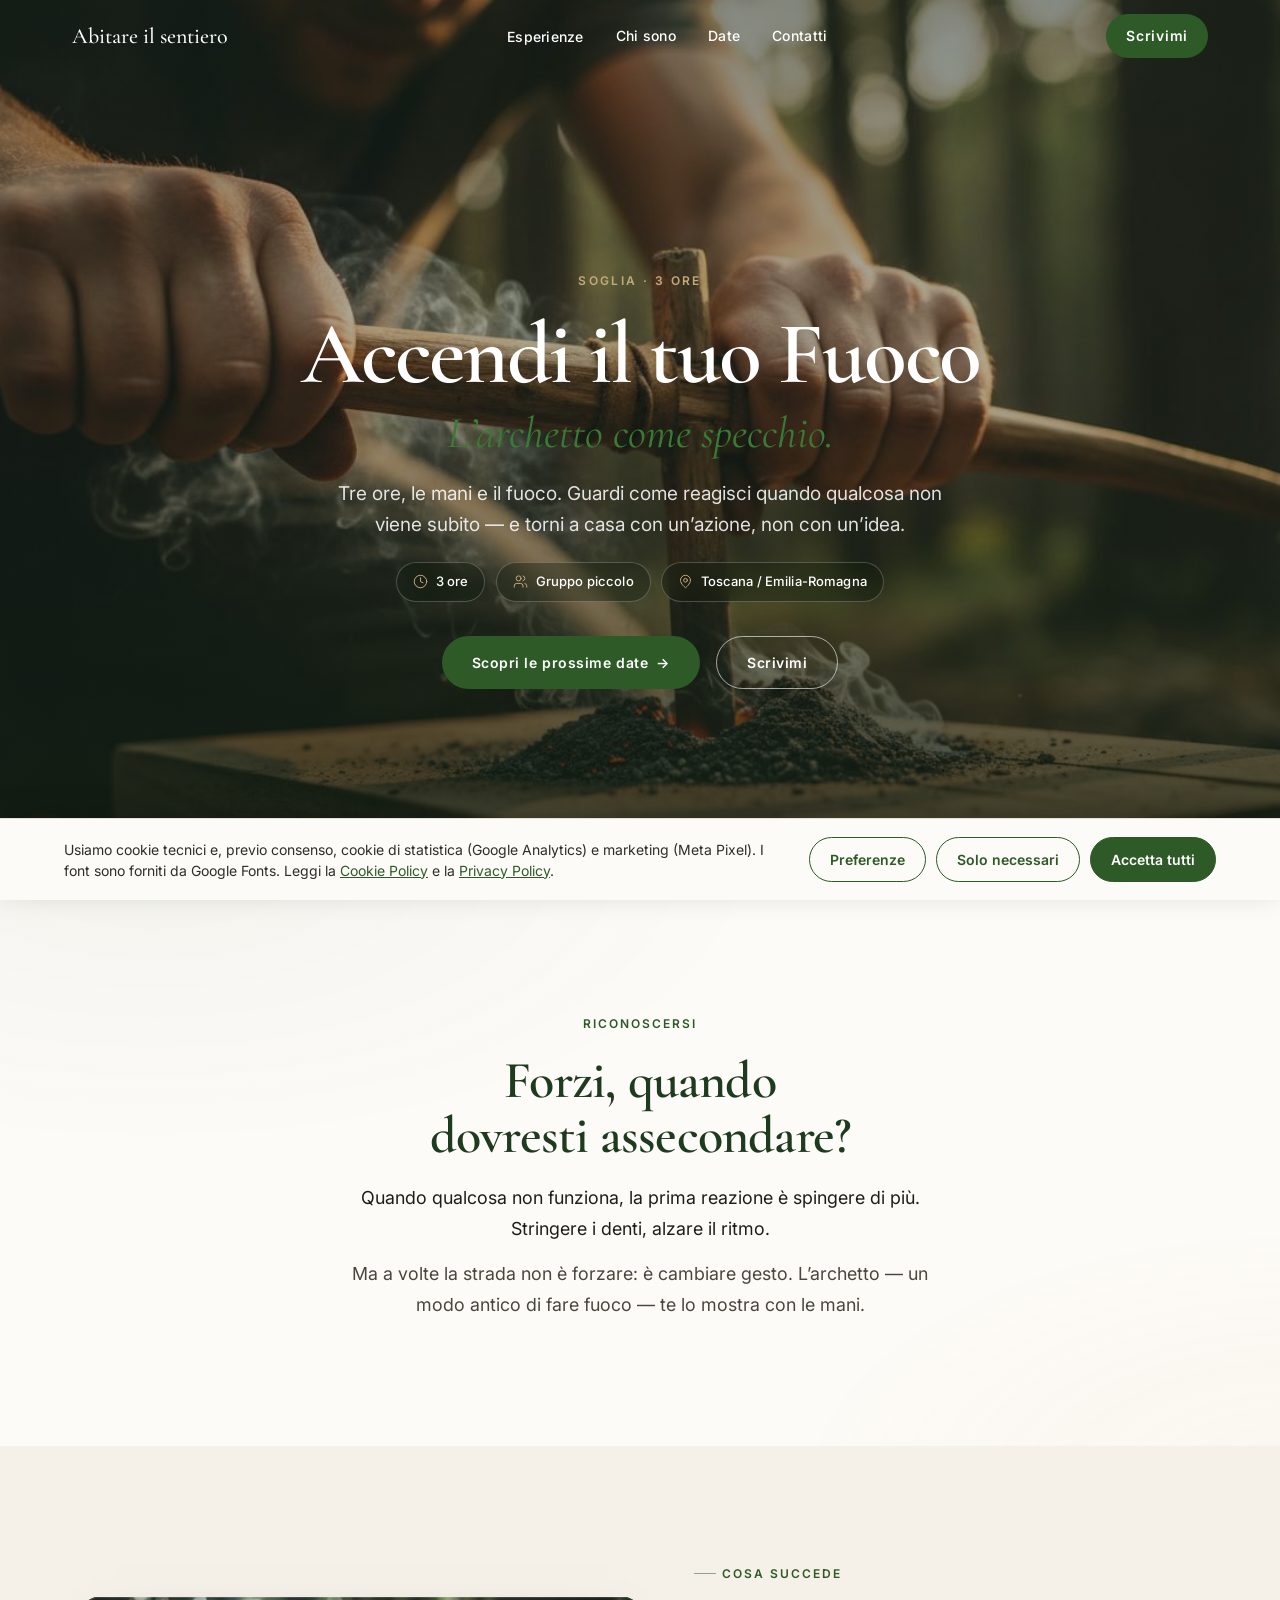
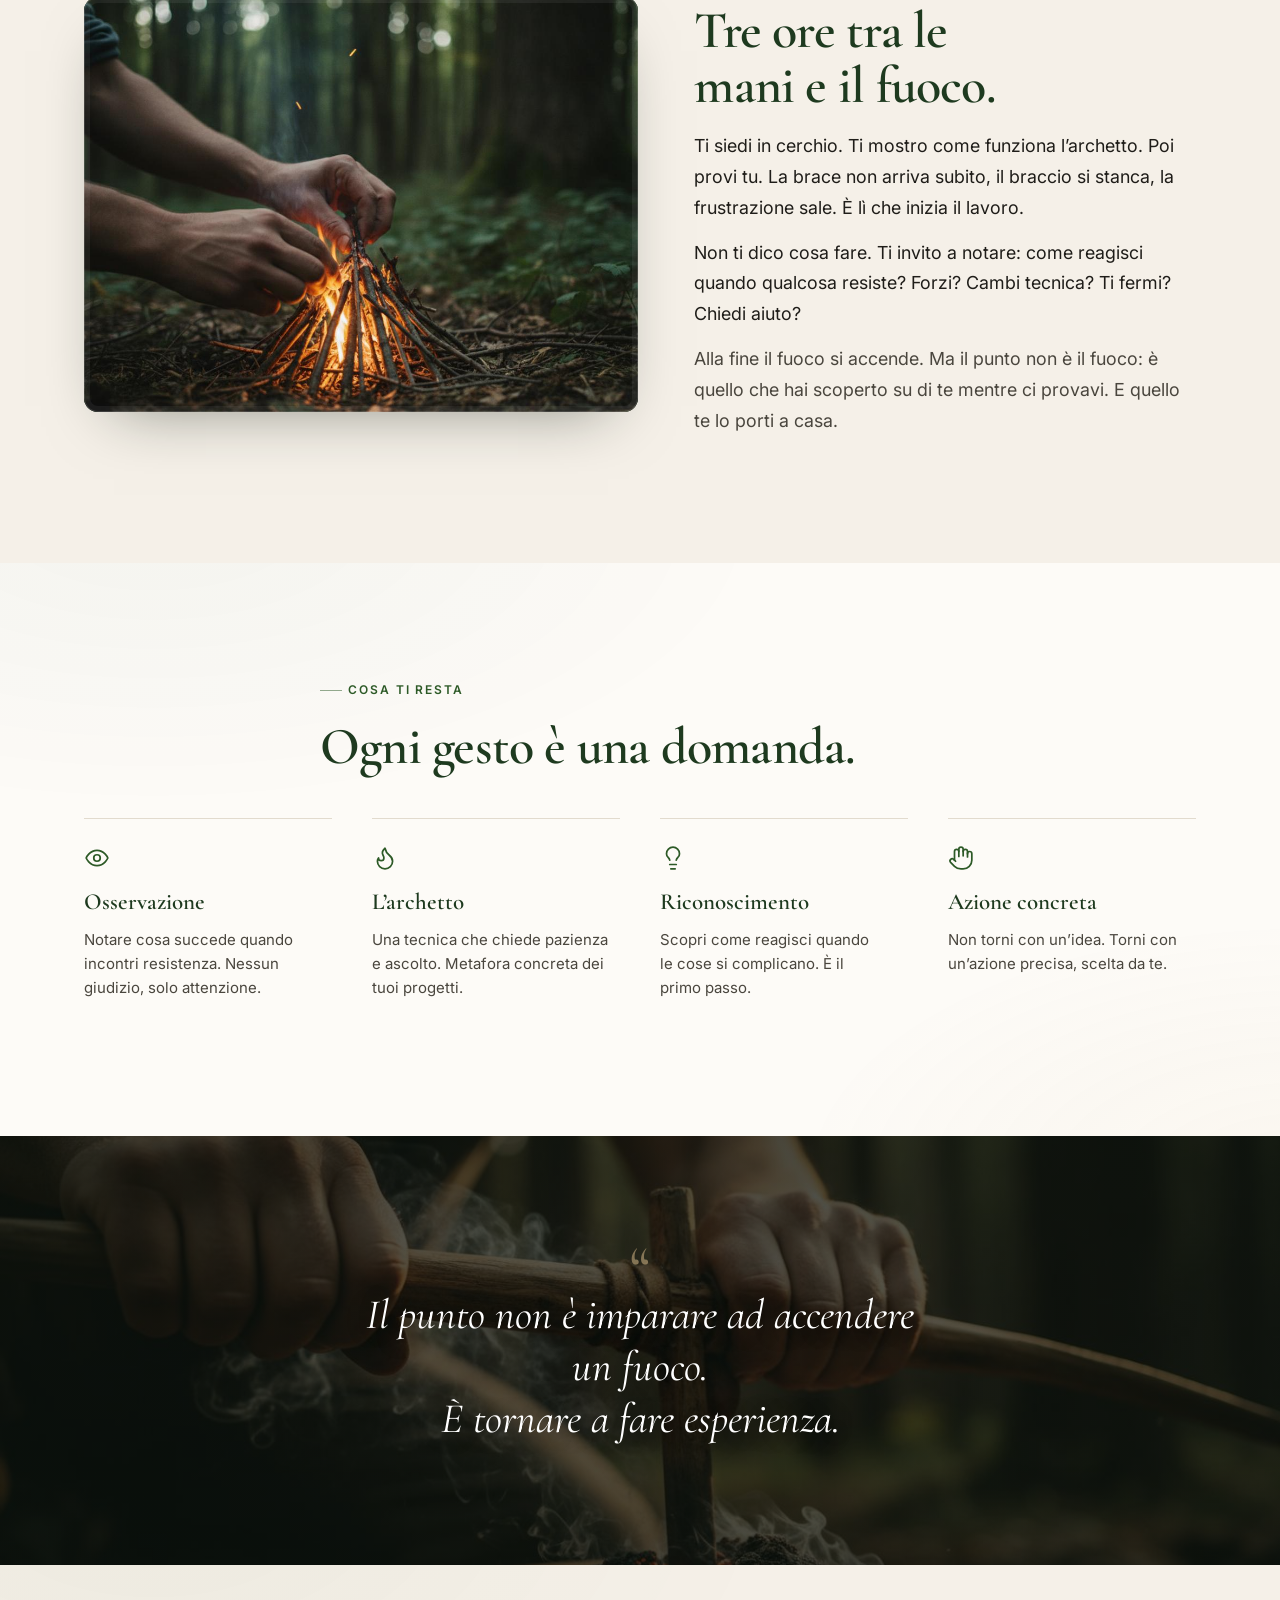
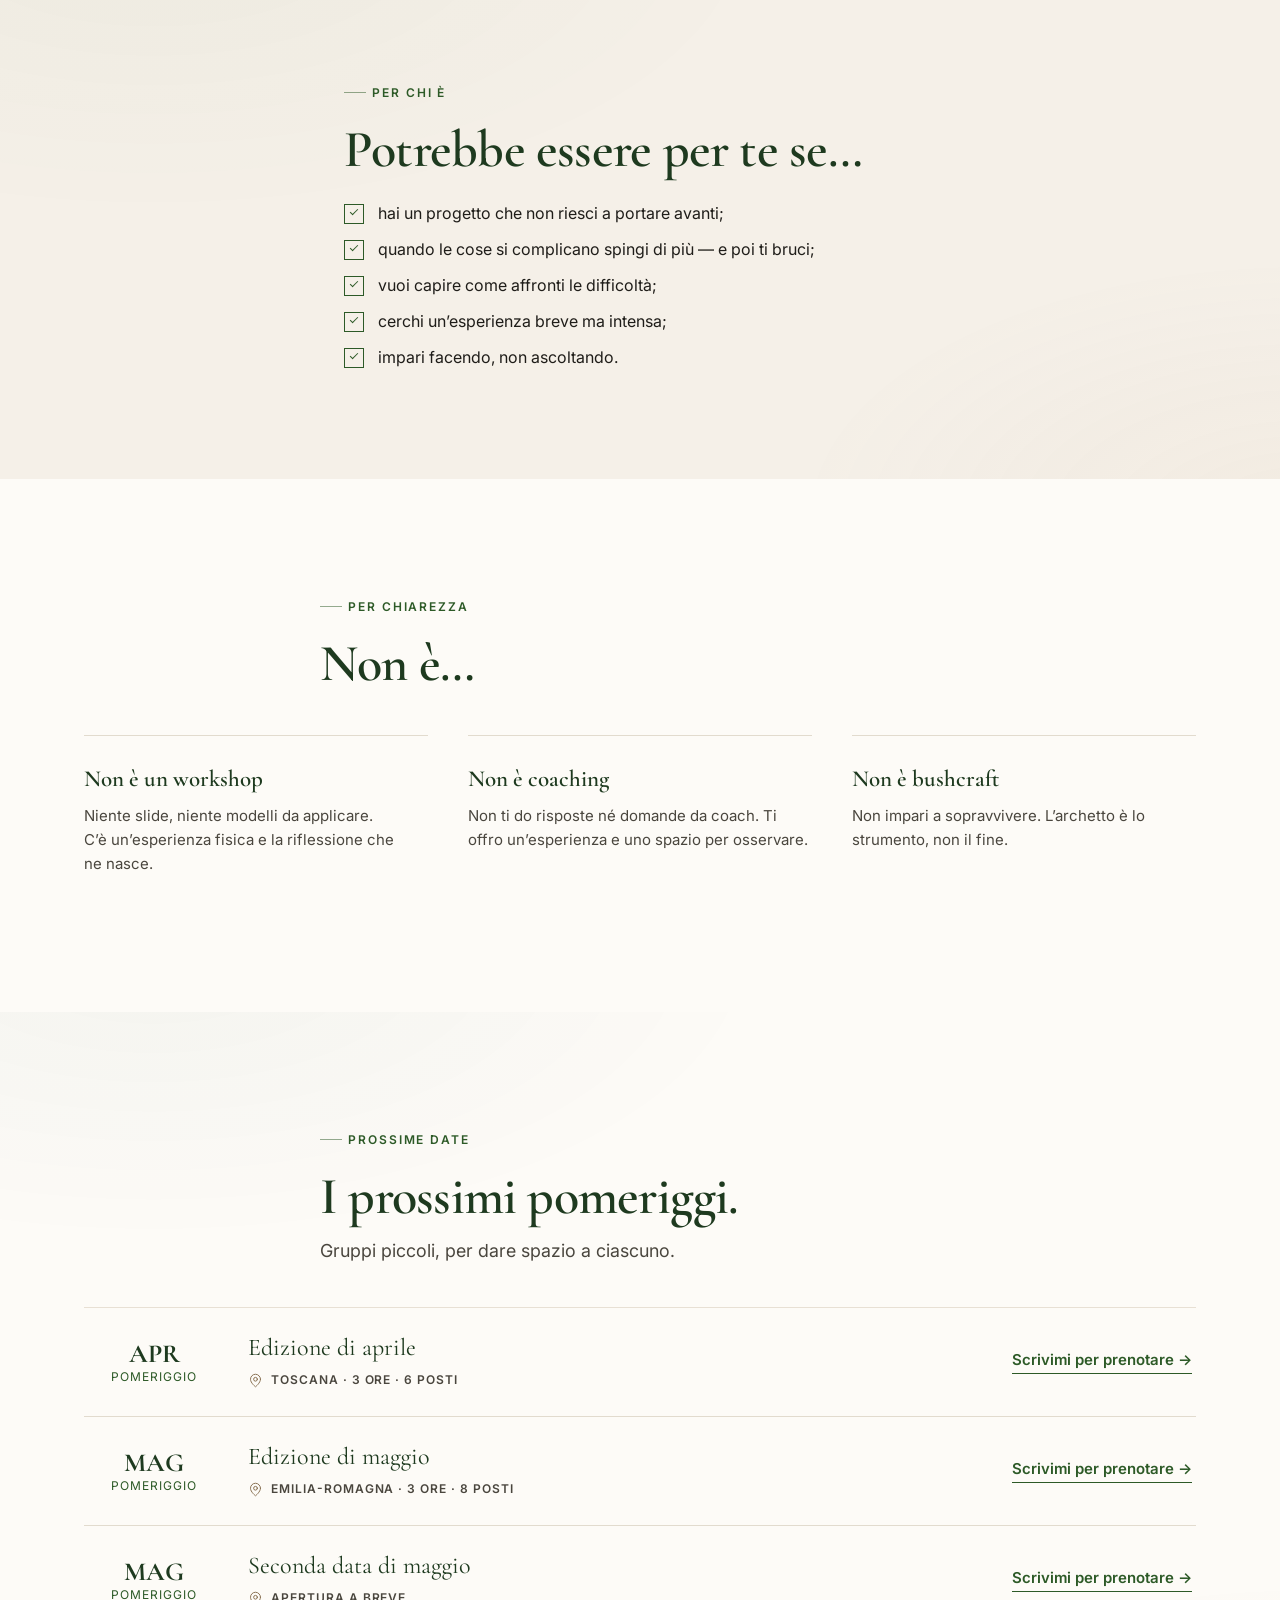
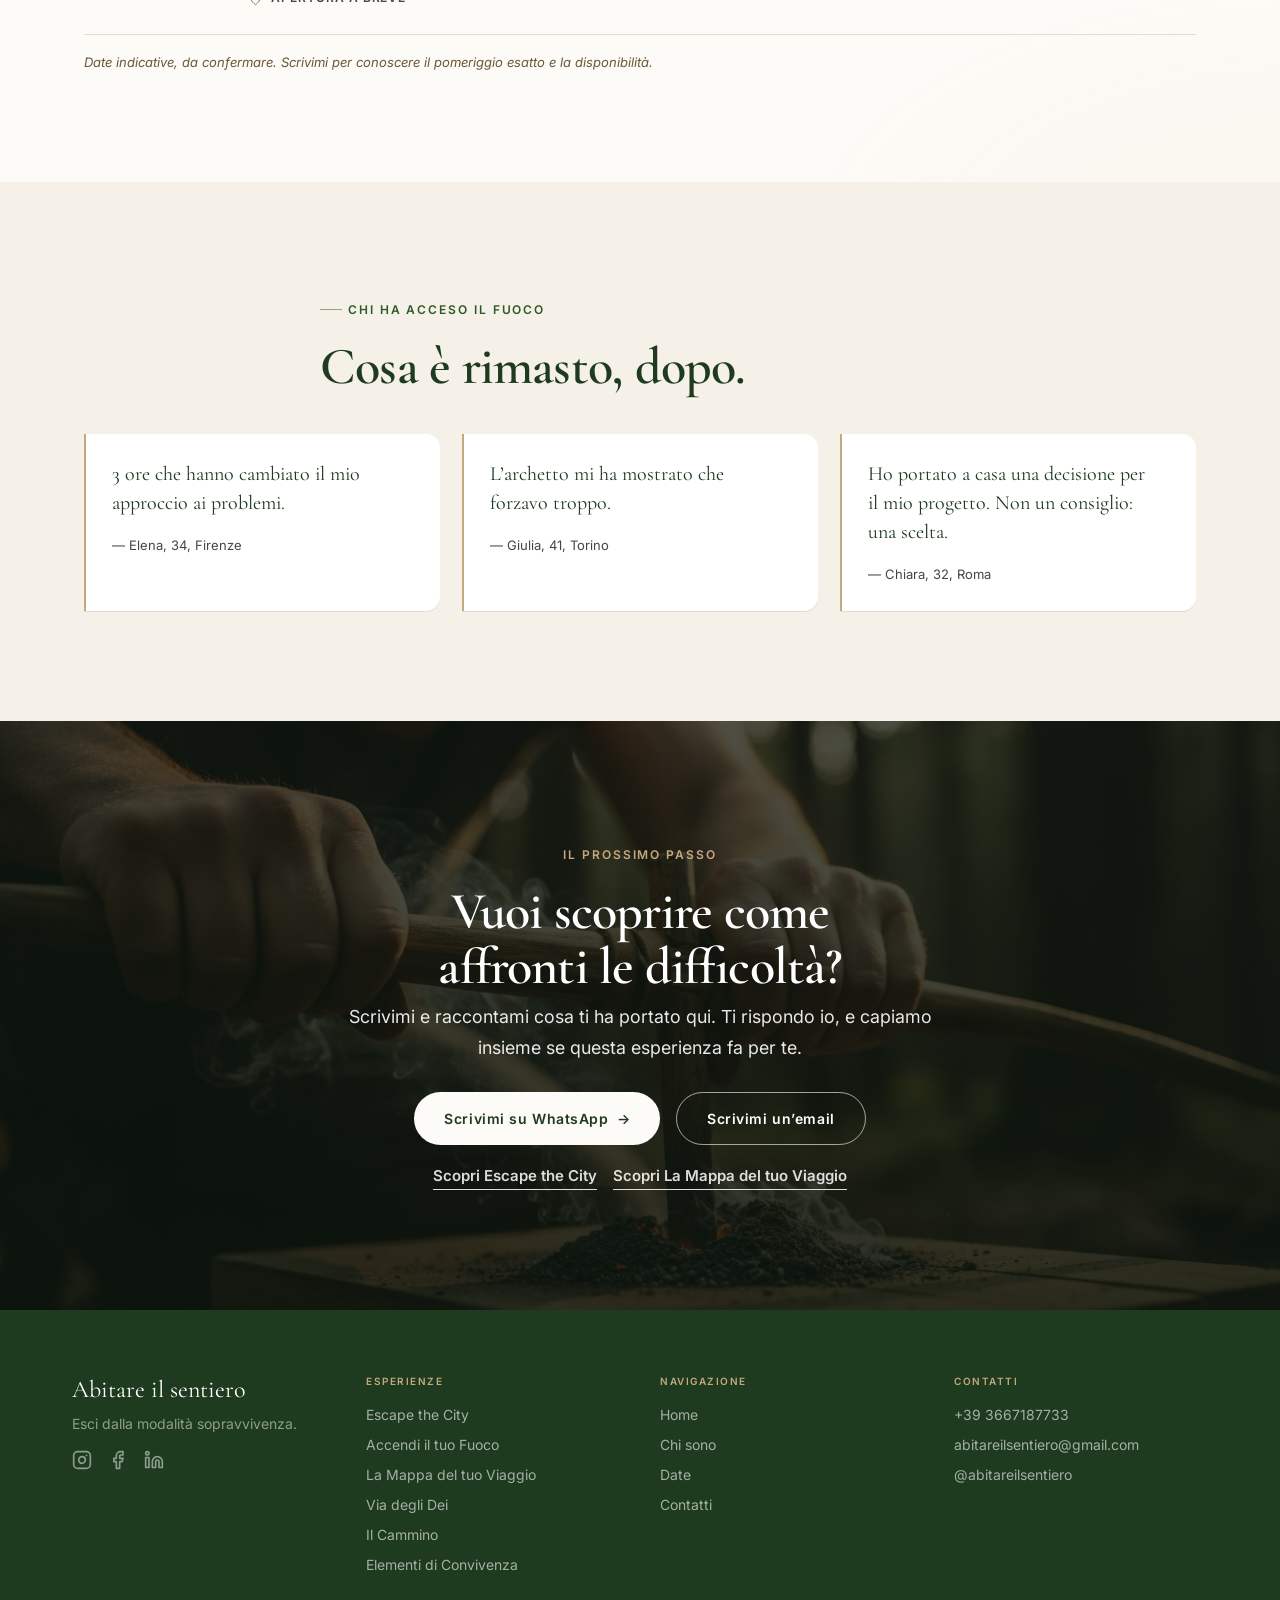
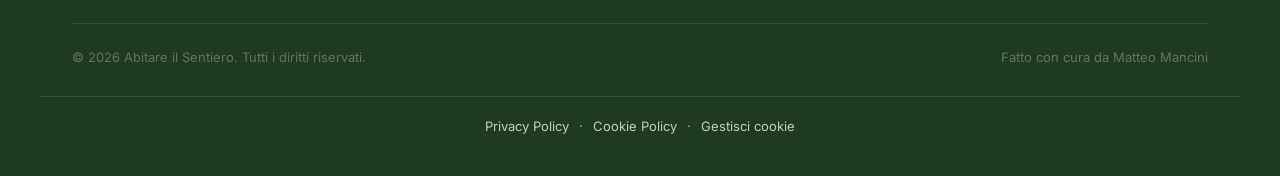
==== commit 38627964: "Estende il look fotografico-editoriale alle pagine esperienza e Chi Sono Ricostruisce accendi-il-tuo" ====
--- a/accendi-il-tuo-fuoco.html
+++ b/accendi-il-tuo-fuoco.html
@@ -3,24 +3,130 @@
 <head>
 <meta charset="utf-8"/>
 <meta content="width=device-width, initial-scale=1.0" name="viewport"/>
-<title>Accendi il tuo Fuoco — Abitare il Sentiero</title>
-<meta content="3 ore per osservarti mentre affronti una sfida concreta. L'archetto come metafora del progetto." name="description"/>
+<title>Accendi il tuo Fuoco &mdash; Abitare il Sentiero</title>
+<meta content="Tre ore con l'archetto per osservare come reagisci quando qualcosa non viene subito. Torni a casa con un'azione concreta, non con un'idea." name="description"/>
 <meta content="Abitare il Sentiero" name="author"/>
 <link href="favicon.ico" rel="icon"/>
-<meta content="Accendi il tuo Fuoco — Abitare il Sentiero" property="og:title"/>
-<meta content="3 ore per osservarti mentre affronti una sfida concreta. L'archetto come metafora del progetto." property="og:description"/>
+<meta content="Accendi il tuo Fuoco &mdash; Abitare il Sentiero" property="og:title"/>
+<meta content="Tre ore con l'archetto per osservare come reagisci quando qualcosa non viene subito. Torni a casa con un'azione concreta, non con un'idea." property="og:description"/>
 <meta content="website" property="og:type"/>
-<meta content="images/hero-forest.jpg" property="og:image"/>
+<meta content="images/accendi-fuoco.jpg" property="og:image"/>
 <meta content="summary_large_image" name="twitter:card"/>
-<meta content="images/hero-forest.jpg" name="twitter:image"/>
+<meta content="images/accendi-fuoco.jpg" name="twitter:image"/>
 <link href="https://fonts.googleapis.com" rel="preconnect"/>
 <link crossorigin="" href="https://fonts.gstatic.com" rel="preconnect"/>
 <link href="https://fonts.googleapis.com/css2?family=Cormorant+Garamond:ital,wght@0,400;0,500;0,600;1,400;1,500&amp;family=Inter:wght@400;500;600&amp;display=swap" rel="stylesheet"/>
 <link href="styles.css" rel="stylesheet"/>
 </head>
 <body>
+<svg class="ais-ico-sprite" aria-hidden="true" focusable="false" xmlns="http://www.w3.org/2000/svg"><defs>
+<symbol id="i-fire" viewBox="0 0 24 24"><path d="M8.5 14.5A2.5 2.5 0 0 0 11 12c0-1.38-.5-2-1-3-1.07-2.14-.22-4.05 2-6 .5 2.5 2 4.9 4 6.5 2 1.6 3 3.5 3 5.5a7 7 0 1 1-14 0c0-1.15.43-2.29 1-3a2.5 2.5 0 0 0 2.5 2.5z"/></symbol>
+<symbol id="i-compass" viewBox="0 0 24 24"><circle cx="12" cy="12" r="10"/><polygon points="16.24 7.76 14.12 14.12 7.76 16.24 9.88 9.88 16.24 7.76"/></symbol>
+<symbol id="i-footprints" viewBox="0 0 24 24"><path d="M4 16v-2.38C4 11.5 2.97 10.5 3 8c.03-2.72 1.49-6 4.5-6C9.37 2 10 3.8 10 5.5c0 3.11-2 5.66-2 8.68V16a2 2 0 1 1-4 0Z"/><path d="M20 20v-2.38c0-2.12 1.03-3.12 1-5.62-.03-2.72-1.49-6-4.5-6C14.63 6 14 7.8 14 9.5c0 3.11 2 5.66 2 8.68V20a2 2 0 1 0 4 0Z"/></symbol>
+<symbol id="i-route" viewBox="0 0 24 24"><circle cx="6" cy="19" r="3"/><path d="M9 19h8.5a3.5 3.5 0 0 0 0-7h-11a3.5 3.5 0 0 1 0-7H15"/><circle cx="18" cy="5" r="3"/></symbol>
+<symbol id="i-hammer" viewBox="0 0 24 24"><path d="m15 12-8.5 8.5a2.12 2.12 0 1 1-3-3L12 9"/><path d="M17.64 15 22 10.64"/><path d="m20.9 11.7-1.25-1.25c-.6-.6-.93-1.4-.93-2.25v-.86L16 4.6a5.56 5.56 0 0 0-3.94-1.64H9l.92.82A6.18 6.18 0 0 1 12 8.4v1.56l2 2h.86c.85 0 1.65.34 2.25.93l1.25 1.25"/></symbol>
+<symbol id="i-wind" viewBox="0 0 24 24"><path d="M12.8 19.6A2 2 0 1 0 14 16H2"/><path d="M17.5 8a2.5 2.5 0 1 1 2 4H2"/><path d="M9.8 4.4A2 2 0 1 1 11 8H2"/></symbol>
+<symbol id="i-sparkles" viewBox="0 0 24 24"><path d="m12 3-1.9 5.8a2 2 0 0 1-1.3 1.3L3 12l5.8 1.9a2 2 0 0 1 1.3 1.3L12 21l1.9-5.8a2 2 0 0 1 1.3-1.3L21 12l-5.8-1.9a2 2 0 0 1-1.3-1.3Z"/></symbol>
+<symbol id="i-eye" viewBox="0 0 24 24"><path d="M2 12s3-7 10-7 10 7 10 7-3 7-10 7-10-7-10-7Z"/><circle cx="12" cy="12" r="3"/></symbol>
+<symbol id="i-idea" viewBox="0 0 24 24"><path d="M15 14c.2-1 .7-1.7 1.5-2.5 1-.9 1.5-2.2 1.5-3.5A6 6 0 0 0 6 8c0 1 .2 2.2 1.5 3.5.7.7 1.3 1.5 1.5 2.5"/><path d="M9 18h6"/><path d="M10 22h4"/></symbol>
+<symbol id="i-heart" viewBox="0 0 24 24"><path d="M19 14c1.49-1.46 3-3.21 3-5.5A5.5 5.5 0 0 0 16.5 3c-1.76 0-3 .5-4.5 2-1.5-1.5-2.74-2-4.5-2A5.5 5.5 0 0 0 2 8.5c0 2.3 1.5 4.05 3 5.5l7 7Z"/></symbol>
+<symbol id="i-hand" viewBox="0 0 24 24"><path d="M18 11V6a2 2 0 0 0-4 0"/><path d="M14 10V4a2 2 0 0 0-4 0v2"/><path d="M10 10.5V6a2 2 0 0 0-4 0v8"/><path d="M18 8a2 2 0 1 1 4 0v6a8 8 0 0 1-8 8h-2c-2.8 0-4.5-.86-5.99-2.34l-3.6-3.6a2 2 0 0 1 2.83-2.82L7 15"/></symbol>
+<symbol id="i-pin" viewBox="0 0 24 24"><path d="M20 10c0 6-8 12-8 12s-8-6-8-12a8 8 0 0 1 16 0Z"/><circle cx="12" cy="10" r="3"/></symbol>
+<symbol id="i-clock" viewBox="0 0 24 24"><circle cx="12" cy="12" r="10"/><polyline points="12 6 12 12 16 14"/></symbol>
+<symbol id="i-calendar" viewBox="0 0 24 24"><rect width="18" height="18" x="3" y="4" rx="2"/><path d="M3 10h18M8 2v4M16 2v4"/></symbol>
+<symbol id="i-users" viewBox="0 0 24 24"><path d="M16 21v-2a4 4 0 0 0-4-4H6a4 4 0 0 0-4 4v2"/><circle cx="9" cy="7" r="4"/><path d="M22 21v-2a4 4 0 0 0-3-3.87"/><path d="M16 3.13a4 4 0 0 1 0 7.75"/></symbol>
+<symbol id="i-arrow" viewBox="0 0 24 24"><path d="M5 12h14M13 6l6 6-6 6"/></symbol>
+<symbol id="i-chevron" viewBox="0 0 24 24"><path d="m6 9 6 6 6-6"/></symbol>
+<symbol id="i-utensils" viewBox="0 0 24 24"><path d="M3 2v7a2 2 0 0 0 4 0V2M5 2v20"/><path d="M21 15V2a5 5 0 0 0-3 5v6a2 2 0 0 0 2 2h1Zm0 0v7"/></symbol>
+<symbol id="i-moon" viewBox="0 0 24 24"><path d="M12 3a6 6 0 0 0 9 9 9 9 0 1 1-9-9Z"/></symbol>
+<symbol id="i-leaf" viewBox="0 0 24 24"><path d="M11 20A7 7 0 0 1 9.8 6.1C15.5 5 17 4.48 19 2c1 2 2 4.18 2 8 0 5.5-4.78 10-10 10Z"/><path d="M2 21c0-3 1.85-5.36 5.08-6"/></symbol>
+<symbol id="i-message" viewBox="0 0 24 24"><path d="M7.9 20A9 9 0 1 0 4 16.1L2 22Z"/></symbol>
+<symbol id="i-tent" viewBox="0 0 24 24"><path d="M3.5 21 14 3M20.5 21 10 3M15.5 21 12 15l-3.5 6M2 21h20"/></symbol>
+<symbol id="i-drop" viewBox="0 0 24 24"><path d="M12 2.69l5.66 5.66a8 8 0 1 1-11.31 0z"/></symbol>
+</defs></svg>
 <div data-include="partials/header.html"></div>
-<main><section class="relative min-h-[85vh] w-full overflow-hidden flex items-center justify-center"><div class="absolute inset-0"><video autoplay="" class="w-full h-full object-cover" loop="" muted="" playsinline="" src="videos/accendi-fuoco.mp4"></video><div class="absolute inset-0 bg-gradient-to-b from-[rgba(30,58,31,0.6)] via-[rgba(30,58,31,0.5)] to-forest-deep"></div></div><div class="relative z-10 text-center px-6 max-w-3xl mx-auto pt-24"><span class="anim-in inline-block font-body text-xs font-medium tracking-[0.12em] uppercase text-earth mb-6">Esperienza · 3 ore</span><h1 class="anim-in font-display text-[40px] md:text-[64px] font-medium text-white leading-[1.05] tracking-[-0.02em]">Accendi il tuo Fuoco</h1><p class="anim-in font-display text-[22px] md:text-[28px] italic text-forest-light mt-3">L'archetto come metafora del progetto</p><p class="anim-in mt-6 font-body text-lg md:text-xl text-white/60 leading-relaxed max-w-[560px] mx-auto">3 ore per osservarti, riconoscerti e agire. Con la tecnica dell'archetto scopri come reagisci quando le cose si complicano — e porti a casa un'azione concreta per il tuo progetto.</p><div class="anim-in flex flex-col sm:flex-row items-center justify-center gap-4 mt-10"><button class="btn-primary">Esprimi interesse</button><a class="btn-ghost-light" href="https://wa.me/+393667187733?text=Ciao%20Matteo,%20vorrei%20sapere%20di%20più%20su%20Accendi%20il%20tuo%20Fuoco" rel="noopener noreferrer" target="_blank"><svg aria-hidden="true" class="lucide lucide-message-circle" fill="none" height="16" stroke="currentColor" stroke-linecap="round" stroke-linejoin="round" stroke-width="2" viewbox="0 0 24 24" width="16" xmlns="http://www.w3.org/2000/svg"><path d="M2.992 16.342a2 2 0 0 1 .094 1.167l-1.065 3.29a1 1 0 0 0 1.236 1.168l3.413-.998a2 2 0 0 1 1.099.092 10 10 0 1 0-4.777-4.719"></path></svg> Scrivimi su WhatsApp</a></div></div></section><section class="section-animate bg-forest-deep section-padding"><div class="content-max-width max-w-[700px] mx-auto text-center"><h2 class="anim-in font-display text-[28px] md:text-[40px] font-medium text-white leading-[1.1]">Forzi quando dovresti assecondare?</h2><p class="anim-in mt-6 font-body text-lg text-white/60 leading-[1.7]">Quando qualcosa non funziona, la prima reazione è spingere di più. Stringere i denti, alzare il ritmo. Ma a volte la soluzione non è forzare: è cambiare approccio.</p><p class="anim-in mt-4 font-body text-lg text-white/60 leading-[1.7]"><strong class="text-white font-medium">Accendi il tuo Fuoco</strong> è un'esperienza di 3 ore in cui, con l'archetto — un metodo primitivo per fare fuoco — guardiamo come affronti le difficoltà. Forzi? Ti arrendi? Trovi un'altra strada?</p></div></section><section class="section-animate bg-sand section-padding"><div class="content-max-width"><div class="grid grid-cols-1 lg:grid-cols-2 gap-16 items-start"><div><span class="anim-in inline-block font-body text-xs font-medium tracking-[0.12em] uppercase text-forest mb-6">L'esperienza</span><h2 class="anim-in font-display text-[28px] md:text-[40px] font-medium text-charcoal leading-[1.1]">3 ore tra le mani e il fuoco</h2><div class="anim-in mt-6 space-y-4 font-body text-base text-charcoal-light leading-[1.7]"><p>Ti siedi in cerchio con gli altri. Ti spiego come funziona l'archetto. Poi provi tu.</p><p>Non è facile. La brace non arriva subito, il braccio si stanca, la frustrazione sale. Ed è proprio lì che inizia il lavoro.</p><p>Non ti dico cosa fare. Ti invito a osservare: come reagisci quando qualcosa non funziona? Forzi? Cambi tecnica? Ti fermi? Chiedi aiuto?</p><p>Alla fine il fuoco si accende. Ma il punto non è il fuoco: è quello che hai scoperto su di te mentre ci provavi. E quello te lo porti a casa.</p></div></div><div class="anim-in grid grid-cols-1 gap-4"><div class="bg-white rounded-xl p-6 shadow-card flex gap-4 items-start"><div class="flex-shrink-0 w-10 h-10 rounded-full bg-forest/10 flex items-center justify-center"><svg aria-hidden="true" class="lucide lucide-eye text-forest" fill="none" height="20" stroke="currentColor" stroke-linecap="round" stroke-linejoin="round" stroke-width="2" viewbox="0 0 24 24" width="20" xmlns="http://www.w3.org/2000/svg"><path d="M2.062 12.348a1 1 0 0 1 0-.696 10.75 10.75 0 0 1 19.876 0 1 1 0 0 1 0 .696 10.75 10.75 0 0 1-19.876 0"></path><circle cx="12" cy="12" r="3"></circle></svg></div><div><h3 class="font-display text-lg font-medium text-charcoal">Osservazione</h3><p class="font-body text-sm text-charcoal-light leading-[1.5] mt-1">Ti guido a notare cosa succede quando incontri resistenza. Niente giudizio, solo consapevolezza.</p></div></div><div class="bg-white rounded-xl p-6 shadow-card flex gap-4 items-start"><div class="flex-shrink-0 w-10 h-10 rounded-full bg-forest/10 flex items-center justify-center"><svg aria-hidden="true" class="lucide lucide-flame text-forest" fill="none" height="20" stroke="currentColor" stroke-linecap="round" stroke-linejoin="round" stroke-width="2" viewbox="0 0 24 24" width="20" xmlns="http://www.w3.org/2000/svg"><path d="M12 3q1 4 4 6.5t3 5.5a1 1 0 0 1-14 0 5 5 0 0 1 1-3 1 1 0 0 0 5 0c0-2-1.5-3-1.5-5q0-2 2.5-4"></path></svg></div><div><h3 class="font-display text-lg font-medium text-charcoal">L'archetto</h3><p class="font-body text-sm text-charcoal-light leading-[1.5] mt-1">Una tecnica antica che chiede pazienza e ascolto. Metafora perfetta per i progetti della vita.</p></div></div><div class="bg-white rounded-xl p-6 shadow-card flex gap-4 items-start"><div class="flex-shrink-0 w-10 h-10 rounded-full bg-forest/10 flex items-center justify-center"><svg aria-hidden="true" class="lucide lucide-lightbulb text-forest" fill="none" height="20" stroke="currentColor" stroke-linecap="round" stroke-linejoin="round" stroke-width="2" viewbox="0 0 24 24" width="20" xmlns="http://www.w3.org/2000/svg"><path d="M15 14c.2-1 .7-1.7 1.5-2.5 1-.9 1.5-2.2 1.5-3.5A6 6 0 0 0 6 8c0 1 .2 2.2 1.5 3.5.7.7 1.3 1.5 1.5 2.5"></path><path d="M9 18h6"></path><path d="M10 22h4"></path></svg></div><div><h3 class="font-display text-lg font-medium text-charcoal">Riconoscimento</h3><p class="font-body text-sm text-charcoal-light leading-[1.5] mt-1">Scopri come reagisci quando le cose si complicano. È il primo passo per cambiare.</p></div></div><div class="bg-white rounded-xl p-6 shadow-card flex gap-4 items-start"><div class="flex-shrink-0 w-10 h-10 rounded-full bg-forest/10 flex items-center justify-center"><svg aria-hidden="true" class="lucide lucide-target text-forest" fill="none" height="20" stroke="currentColor" stroke-linecap="round" stroke-linejoin="round" stroke-width="2" viewbox="0 0 24 24" width="20" xmlns="http://www.w3.org/2000/svg"><circle cx="12" cy="12" r="10"></circle><circle cx="12" cy="12" r="6"></circle><circle cx="12" cy="12" r="2"></circle></svg></div><div><h3 class="font-display text-lg font-medium text-charcoal">Azione concreta</h3><p class="font-body text-sm text-charcoal-light leading-[1.5] mt-1">Non torni a casa con un'idea. Torni con un'azione specifica per il tuo progetto, scelta da te.</p></div></div></div></div></div></section><section class="section-animate bg-sand-dark section-padding"><div class="content-max-width max-w-[700px] mx-auto text-center"><span class="anim-in inline-block font-body text-xs font-medium tracking-[0.12em] uppercase text-forest mb-6">Per chi è</span><h2 class="anim-in font-display text-[28px] md:text-[36px] font-medium text-charcoal leading-[1.1]">Se ti riconosci in una di queste frasi</h2><div class="anim-in mt-8 space-y-4 text-left max-w-[550px] mx-auto"><div class="flex items-start gap-3 bg-white rounded-xl p-4 shadow-card"><svg aria-hidden="true" class="lucide lucide-check text-forest flex-shrink-0 mt-0.5" fill="none" height="18" stroke="currentColor" stroke-linecap="round" stroke-linejoin="round" stroke-width="2" viewbox="0 0 24 24" width="18" xmlns="http://www.w3.org/2000/svg"><path d="M20 6 9 17l-5-5"></path></svg><p class="font-body text-base text-charcoal">Ho un progetto che non riesco a portare avanti</p></div><div class="flex items-start gap-3 bg-white rounded-xl p-4 shadow-card"><svg aria-hidden="true" class="lucide lucide-check text-forest flex-shrink-0 mt-0.5" fill="none" height="18" stroke="currentColor" stroke-linecap="round" stroke-linejoin="round" stroke-width="2" viewbox="0 0 24 24" width="18" xmlns="http://www.w3.org/2000/svg"><path d="M20 6 9 17l-5-5"></path></svg><p class="font-body text-base text-charcoal">Quando le cose si complicano spingo di più — e poi mi brucio</p></div><div class="flex items-start gap-3 bg-white rounded-xl p-4 shadow-card"><svg aria-hidden="true" class="lucide lucide-check text-forest flex-shrink-0 mt-0.5" fill="none" height="18" stroke="currentColor" stroke-linecap="round" stroke-linejoin="round" stroke-width="2" viewbox="0 0 24 24" width="18" xmlns="http://www.w3.org/2000/svg"><path d="M20 6 9 17l-5-5"></path></svg><p class="font-body text-base text-charcoal">Voglio capire come affronto le difficoltà</p></div><div class="flex items-start gap-3 bg-white rounded-xl p-4 shadow-card"><svg aria-hidden="true" class="lucide lucide-check text-forest flex-shrink-0 mt-0.5" fill="none" height="18" stroke="currentColor" stroke-linecap="round" stroke-linejoin="round" stroke-width="2" viewbox="0 0 24 24" width="18" xmlns="http://www.w3.org/2000/svg"><path d="M20 6 9 17l-5-5"></path></svg><p class="font-body text-base text-charcoal">Cerco un'esperienza breve ma intensa</p></div><div class="flex items-start gap-3 bg-white rounded-xl p-4 shadow-card"><svg aria-hidden="true" class="lucide lucide-check text-forest flex-shrink-0 mt-0.5" fill="none" height="18" stroke="currentColor" stroke-linecap="round" stroke-linejoin="round" stroke-width="2" viewbox="0 0 24 24" width="18" xmlns="http://www.w3.org/2000/svg"><path d="M20 6 9 17l-5-5"></path></svg><p class="font-body text-base text-charcoal">Mi piace imparare facendo, non ascoltando</p></div></div></div></section><section class="section-animate bg-forest-deep section-padding"><div class="content-max-width max-w-[700px] mx-auto text-center"><span class="anim-in inline-block font-body text-xs font-medium tracking-[0.12em] uppercase text-earth/70 mb-6">Chiarezza</span><h2 class="anim-in font-display text-[28px] md:text-[36px] font-medium text-white leading-[1.1]">Cosa non è questa esperienza</h2><div class="anim-in mt-8 grid grid-cols-1 md:grid-cols-3 gap-4 text-left"><div class="bg-white/[0.05] border border-white/10 rounded-xl p-6"><svg aria-hidden="true" class="lucide lucide-triangle-alert text-earth/60" fill="none" height="20" stroke="currentColor" stroke-linecap="round" stroke-linejoin="round" stroke-width="2" viewbox="0 0 24 24" width="20" xmlns="http://www.w3.org/2000/svg"><path d="m21.73 18-8-14a2 2 0 0 0-3.48 0l-8 14A2 2 0 0 0 4 21h16a2 2 0 0 0 1.73-3"></path><path d="M12 9v4"></path><path d="M12 17h.01"></path></svg><h3 class="font-display text-lg font-medium text-white mt-3">Non è un workshop</h3><p class="font-body text-sm text-white/50 leading-[1.5] mt-2">Niente slide, niente modelli da applicare. C'è un'esperienza fisica e la riflessione che ne nasce.</p></div><div class="bg-white/[0.05] border border-white/10 rounded-xl p-6"><svg aria-hidden="true" class="lucide lucide-triangle-alert text-earth/60" fill="none" height="20" stroke="currentColor" stroke-linecap="round" stroke-linejoin="round" stroke-width="2" viewbox="0 0 24 24" width="20" xmlns="http://www.w3.org/2000/svg"><path d="m21.73 18-8-14a2 2 0 0 0-3.48 0l-8 14A2 2 0 0 0 4 21h16a2 2 0 0 0 1.73-3"></path><path d="M12 9v4"></path><path d="M12 17h.01"></path></svg><h3 class="font-display text-lg font-medium text-white mt-3">Non è coaching</h3><p class="font-body text-sm text-white/50 leading-[1.5] mt-2">Non ti do risposte, non ti faccio domande da coach. Ti offro un'esperienza e uno spazio per osservare.</p></div><div class="bg-white/[0.05] border border-white/10 rounded-xl p-6"><svg aria-hidden="true" class="lucide lucide-triangle-alert text-earth/60" fill="none" height="20" stroke="currentColor" stroke-linecap="round" stroke-linejoin="round" stroke-width="2" viewbox="0 0 24 24" width="20" xmlns="http://www.w3.org/2000/svg"><path d="m21.73 18-8-14a2 2 0 0 0-3.48 0l-8 14A2 2 0 0 0 4 21h16a2 2 0 0 0 1.73-3"></path><path d="M12 9v4"></path><path d="M12 17h.01"></path></svg><h3 class="font-display text-lg font-medium text-white mt-3">Non è un corso di bushcraft</h3><p class="font-body text-sm text-white/50 leading-[1.5] mt-2">Non impari a sopravvivere. L'archetto è lo strumento, non il fine.</p></div></div></div></section><section class="section-animate bg-sand section-padding"><div class="content-max-width max-w-[600px] mx-auto"><div class="text-center mb-10"><span class="anim-in inline-block font-body text-xs font-medium tracking-[0.12em] uppercase text-forest mb-4">Prossime date</span><h2 class="anim-in font-display text-[28px] md:text-[36px] font-medium text-charcoal">Quando ci accendiamo</h2></div><div class="anim-in space-y-4"><div class="bg-white rounded-xl p-6 border-l-4 border-forest shadow-[0_2px_12px_rgba(0,0,0,0.04)] flex flex-col sm:flex-row items-start sm:items-center gap-4 sm:gap-6"><div class="flex-shrink-0 w-[60px] text-center"><span class="block font-display text-[40px] font-medium text-forest leading-[1]">11</span><span class="block font-body text-xs font-medium text-earth-dark uppercase tracking-[0.08em] mt-1">APR</span></div><div class="flex-grow"><h3 class="font-display text-xl font-medium text-charcoal">Pomeriggio di aprile</h3><p class="font-body text-sm text-charcoal-light mt-1">6 posti disponibili</p></div><button class="flex-shrink-0 font-body text-sm font-semibold text-forest hover:underline">Prenota →</button></div><div class="bg-white rounded-xl p-6 border-l-4 border-forest shadow-[0_2px_12px_rgba(0,0,0,0.04)] flex flex-col sm:flex-row items-start sm:items-center gap-4 sm:gap-6"><div class="flex-shrink-0 w-[60px] text-center"><span class="block font-display text-[40px] font-medium text-forest leading-[1]">09</span><span class="block font-body text-xs font-medium text-earth-dark uppercase tracking-[0.08em] mt-1">MAG</span></div><div class="flex-grow"><h3 class="font-display text-xl font-medium text-charcoal">Pomeriggio di maggio</h3><p class="font-body text-sm text-charcoal-light mt-1">8 posti disponibili</p></div><button class="flex-shrink-0 font-body text-sm font-semibold text-forest hover:underline">Prenota →</button></div><div class="bg-white rounded-xl p-6 border-l-4 border-forest shadow-[0_2px_12px_rgba(0,0,0,0.04)] flex flex-col sm:flex-row items-start sm:items-center gap-4 sm:gap-6"><div class="flex-shrink-0 w-[60px] text-center"><span class="block font-display text-[40px] font-medium text-forest leading-[1]">20</span><span class="block font-body text-xs font-medium text-earth-dark uppercase tracking-[0.08em] mt-1">MAG</span></div><div class="flex-grow"><h3 class="font-display text-xl font-medium text-charcoal">Pomeriggio di maggio</h3><p class="font-body text-sm text-charcoal-light mt-1">Apertura a breve</p></div><button class="flex-shrink-0 font-body text-sm font-semibold text-forest hover:underline">Prenota →</button></div></div><p class="anim-in text-center font-body text-sm text-charcoal-light mt-4">Gruppi piccoli, per dare spazio a ciascuno.</p></div></section><section class="w-full h-[45vh] md:h-[55vh] overflow-hidden"><img alt="" class="w-full h-full object-cover" src="images/full-fuoco.jpg"/></section><section class="section-animate bg-sand-dark section-padding"><div class="content-max-width"><div class="text-center mb-10"><span class="anim-in inline-block font-body text-xs font-medium tracking-[0.12em] uppercase text-forest mb-4">L'esperienza in immagini</span><h2 class="anim-in font-display text-[28px] md:text-[36px] font-medium text-charcoal">L'archetto e il fuoco</h2></div><div class="anim-in grid grid-cols-1 md:grid-cols-3 gap-4"><div class="relative rounded-xl overflow-hidden aspect-video"><video autoplay="" class="w-full h-full object-cover" loop="" muted="" playsinline="" src="videos/accendi-fuoco.mp4"></video></div><div class="relative rounded-xl overflow-hidden aspect-video"><img alt="Archetto" class="w-full h-full object-cover hover:scale-105 transition-transform duration-500" src="images/accendi-fuoco.jpg"/></div><div class="relative rounded-xl overflow-hidden aspect-video"><img alt="Fuoco" class="w-full h-full object-cover hover:scale-105 transition-transform duration-500" src="images/escape-the-city.jpg"/></div></div></div></section><section class="section-animate bg-forest-deep section-padding"><div class="content-max-width"><div class="text-center mb-14"><span class="anim-in inline-block font-body text-xs font-medium tracking-[0.12em] uppercase text-earth">Le voci</span><h2 class="anim-in font-display text-[28px] md:text-[40px] font-medium text-white leading-[1.1] mt-4">Chi ha acceso il fuoco</h2></div><div class="grid grid-cols-1 md:grid-cols-2 gap-6 mb-8"><div class="anim-in relative rounded-2xl overflow-hidden cursor-pointer group aspect-video"><img alt="" class="w-full h-full object-cover group-hover:scale-105 transition-transform duration-500" src="images/accendi-fuoco.jpg"/><div class="absolute inset-0 bg-black/40 flex items-center justify-center group-hover:bg-black/30 transition-colors"><div class="w-16 h-16 rounded-full bg-white/20 backdrop-blur flex items-center justify-center group-hover:scale-110 transition-transform"><svg aria-hidden="true" class="lucide lucide-play text-white ml-1" fill="none" height="28" stroke="currentColor" stroke-linecap="round" stroke-linejoin="round" stroke-width="2" viewbox="0 0 24 24" width="28" xmlns="http://www.w3.org/2000/svg"><path d="M5 5a2 2 0 0 1 3.008-1.728l11.997 6.998a2 2 0 0 1 .003 3.458l-12 7A2 2 0 0 1 5 19z"></path></svg></div></div><div class="absolute bottom-0 left-0 right-0 p-6 bg-gradient-to-t from-black/80 to-transparent"><p class="font-display text-lg italic text-white">"3 ore che hanno cambiato il mio approccio ai problemi."</p><p class="font-body text-sm text-white/70 mt-1">Elena, 34, Firenze</p></div></div><div class="anim-in relative rounded-2xl overflow-hidden cursor-pointer group aspect-video"><img alt="" class="w-full h-full object-cover group-hover:scale-105 transition-transform duration-500" src="images/escape-the-city.jpg"/><div class="absolute inset-0 bg-black/40 flex items-center justify-center group-hover:bg-black/30 transition-colors"><div class="w-16 h-16 rounded-full bg-white/20 backdrop-blur flex items-center justify-center group-hover:scale-110 transition-transform"><svg aria-hidden="true" class="lucide lucide-play text-white ml-1" fill="none" height="28" stroke="currentColor" stroke-linecap="round" stroke-linejoin="round" stroke-width="2" viewbox="0 0 24 24" width="28" xmlns="http://www.w3.org/2000/svg"><path d="M5 5a2 2 0 0 1 3.008-1.728l11.997 6.998a2 2 0 0 1 .003 3.458l-12 7A2 2 0 0 1 5 19z"></path></svg></div></div><div class="absolute bottom-0 left-0 right-0 p-6 bg-gradient-to-t from-black/80 to-transparent"><p class="font-display text-lg italic text-white">"L'archetto mi ha mostrato che forzavo troppo."</p><p class="font-body text-sm text-white/70 mt-1">Giulia, 41, Torino</p></div></div></div><div class="grid grid-cols-1 md:grid-cols-2 gap-4"><div class="anim-in bg-white/[0.06] border border-white/10 rounded-2xl p-6"><div class="font-display text-[40px] text-moss/40 leading-[0.5]">❝</div><p class="font-display text-base italic text-white/70 leading-[1.5] mt-3">Non avrei mai pensato che accendere un fuoco potesse dire così tanto. L'esperienza è metafora pura.</p><div class="w-8 h-px bg-earth/50 mt-4"></div><p class="font-body text-sm font-medium text-white mt-3">Andrea</p><p class="font-body text-xs text-white/50">45, Torino</p></div><div class="anim-in bg-white/[0.06] border border-white/10 rounded-2xl p-6"><div class="font-display text-[40px] text-moss/40 leading-[0.5]">❝</div><p class="font-display text-base italic text-white/70 leading-[1.5] mt-3">Ho portato a casa un'azione concreta per il mio progetto. Non un consiglio: una decisione.</p><div class="w-8 h-px bg-earth/50 mt-4"></div><p class="font-body text-sm font-medium text-white mt-3">Chiara</p><p class="font-body text-xs text-white/50">32, Roma</p></div></div></div></section><section class="section-animate bg-forest-deep section-padding"><div class="content-max-width max-w-[600px] mx-auto text-center px-6"><h2 class="anim-in font-display text-[28px] md:text-[40px] font-medium text-white leading-[1.1]">Pronto a scoprire come affronti le difficoltà?</h2><p class="anim-in mt-5 font-body text-lg text-white/60 leading-relaxed">Scrivimi su WhatsApp o lascia i tuoi dati. Ti rispondo io entro 24 ore.</p><div class="anim-in flex flex-col sm:flex-row items-center justify-center gap-4 mt-10"><a class="inline-flex items-center gap-2 rounded-full px-8 py-4 font-body text-sm font-semibold bg-forest text-white hover:bg-forest-light transition-all" href="https://wa.me/+393667187733?text=Ciao%20Matteo,%20vorrei%20sapere%20di%20più%20su%20Accendi%20il%20tuo%20Fuoco" rel="noopener noreferrer" target="_blank"><svg aria-hidden="true" class="lucide lucide-message-circle" fill="none" height="18" stroke="currentColor" stroke-linecap="round" stroke-linejoin="round" stroke-width="2" viewbox="0 0 24 24" width="18" xmlns="http://www.w3.org/2000/svg"><path d="M2.992 16.342a2 2 0 0 1 .094 1.167l-1.065 3.29a1 1 0 0 0 1.236 1.168l3.413-.998a2 2 0 0 1 1.099.092 10 10 0 1 0-4.777-4.719"></path></svg> Scrivimi su WhatsApp</a><button class="btn-ghost-light">Compila il form</button></div><div class="anim-in mt-10 flex flex-wrap items-center justify-center gap-6"><a class="font-body text-sm text-white/40 hover:text-white/70 transition-colors" href="escape-the-city.html">Scopri Escape the City →</a><a class="font-body text-sm text-white/40 hover:text-white/70 transition-colors" href="la-mappa-del-tuo-viaggio.html">Scopri La Mappa del tuo Viaggio →</a></div></div></section></main><div data-include="partials/footer.html"></div>
+<main>
+  <section class="ais-hero">
+    <div class="ais-hero__bg"><video autoplay="" loop="" muted="" playsinline="" poster="images/accendi-fuoco.jpg" src="videos/accendi-fuoco.mp4"></video></div>
+    <div class="ais-hero__scrim"></div>
+    <div class="ais-hero__inner">
+      <span class="ais-eyebrow ais-hero__eyebrow">Soglia &middot; 3 ore</span>
+      <h1 class="ais-hero__title">Accendi il tuo Fuoco</h1>
+      <p class="ais-hero__sub">L&rsquo;archetto come specchio.</p>
+      <p class="ais-hero__lead">Tre ore, le mani e il fuoco. Guardi come reagisci quando qualcosa non viene subito &mdash; e torni a casa con un&rsquo;azione, non con un&rsquo;idea.</p>
+      <div class="ais-chips"><span class="ais-chip"><svg class="ais-ico"><use href="#i-clock"></use></svg>3 ore</span><span class="ais-chip"><svg class="ais-ico"><use href="#i-users"></use></svg>Gruppo piccolo</span><span class="ais-chip"><svg class="ais-ico"><use href="#i-pin"></use></svg>Toscana / Emilia-Romagna</span></div>
+      <div class="ais-cta-row"><a class="ais-btn-dark ais-arrow" href="#date">Scopri le prossime date</a><a class="ais-btn-ghost" href="https://wa.me/+393667187733" target="_blank" rel="noopener noreferrer" style="color:#fff;border-color:rgba(255,255,255,.6)">Scrivimi</a></div>
+    </div>
+  </section>
+  <section class="ais-sec ais-sec--cream ais-sec--tint">
+    <div class="ais-wrap ais-narrow ais-center">
+      <span class="ais-eyebrow">Riconoscersi</span>
+      <h2 class="ais-display">Forzi, quando dovresti assecondare?</h2>
+      <div class="ais-stack ais-lead" style="margin-top:20px"><p>Quando qualcosa non funziona, la prima reazione &egrave; spingere di pi&ugrave;. Stringere i denti, alzare il ritmo.</p><p class="ais-muted">Ma a volte la strada non &egrave; forzare: &egrave; cambiare gesto. L&rsquo;archetto &mdash; un modo antico di fare fuoco &mdash; te lo mostra con le mani.</p></div>
+    </div>
+  </section>
+  <section class="ais-sec ais-sec--sand">
+    <div class="ais-wrap"><div class="ais-show"><div class="ais-show__media"><img alt="" src="images/full-fuoco.jpg"/></div><div>
+          <span class="ais-eyebrow">Cosa succede</span>
+          <h2 class="ais-display">Tre ore tra le mani e il fuoco.</h2>
+          <div class="ais-stack ais-lead" style="margin-top:18px"><p>Ti siedi in cerchio. Ti mostro come funziona l&rsquo;archetto. Poi provi tu. La brace non arriva subito, il braccio si stanca, la frustrazione sale. &Egrave; l&igrave; che inizia il lavoro.</p><p>Non ti dico cosa fare. Ti invito a notare: come reagisci quando qualcosa resiste? Forzi? Cambi tecnica? Ti fermi? Chiedi aiuto?</p><p class="ais-muted">Alla fine il fuoco si accende. Ma il punto non &egrave; il fuoco: &egrave; quello che hai scoperto su di te mentre ci provavi. E quello te lo porti a casa.</p></div>
+        </div></div></div>
+  </section>
+  <section class="ais-sec ais-sec--cream ais-sec--tint">
+    <div class="ais-wrap">
+      <div class="ais-narrow"><span class="ais-eyebrow">Cosa ti resta</span><h2 class="ais-display">Ogni gesto &egrave; una domanda.</h2></div>
+      <div class="ais-grid ais-grid--4"><div class="ais-practice"><svg class="ais-ico ais-practice__ico"><use href="#i-eye"></use></svg><h3>Osservazione</h3><p>Notare cosa succede quando incontri resistenza. Nessun giudizio, solo attenzione.</p></div><div class="ais-practice"><svg class="ais-ico ais-practice__ico"><use href="#i-fire"></use></svg><h3>L&rsquo;archetto</h3><p>Una tecnica che chiede pazienza e ascolto. Metafora concreta dei tuoi progetti.</p></div><div class="ais-practice"><svg class="ais-ico ais-practice__ico"><use href="#i-idea"></use></svg><h3>Riconoscimento</h3><p>Scopri come reagisci quando le cose si complicano. &Egrave; il primo passo.</p></div><div class="ais-practice"><svg class="ais-ico ais-practice__ico"><use href="#i-hand"></use></svg><h3>Azione concreta</h3><p>Non torni con un&rsquo;idea. Torni con un&rsquo;azione precisa, scelta da te.</p></div></div>
+    </div>
+  </section>
+  <section class="ais-interlude">
+    <div class="ais-interlude__bg"><img alt="" src="images/accendi-fuoco.jpg"/></div>
+    <div class="ais-interlude__scrim"></div>
+    <div class="ais-wrap ais-narrow">
+      <span class="ais-interlude__mark" aria-hidden="true">&ldquo;</span>
+      <p class="ais-interlude__q">Il punto non &egrave; imparare ad accendere un fuoco.<br/>&Egrave; tornare a fare esperienza.</p>
+    </div>
+  </section>
+  <section class="ais-sec ais-sec--sand ais-sec--tint">
+    <div class="ais-wrap ais-narrow">
+      <span class="ais-eyebrow">Per chi &egrave;</span><h2 class="ais-display">Potrebbe essere per te se&hellip;</h2>
+      <ul class="ais-checks ais-checks--yes" style="margin-top:24px"><li>hai un progetto che non riesci a portare avanti;</li><li>quando le cose si complicano spingi di pi&ugrave; &mdash; e poi ti bruci;</li><li>vuoi capire come affronti le difficolt&agrave;;</li><li>cerchi un&rsquo;esperienza breve ma intensa;</li><li>impari facendo, non ascoltando.</li></ul>
+    </div>
+  </section>
+  <section class="ais-sec ais-sec--cream">
+    <div class="ais-wrap">
+      <div class="ais-narrow"><span class="ais-eyebrow">Per chiarezza</span><h2 class="ais-display">Non &egrave;&hellip;</h2></div>
+      <div class="ais-grid ais-grid--3"><div class="ais-practice"><h3>Non &egrave; un workshop</h3><p>Niente slide, niente modelli da applicare. C&rsquo;&egrave; un&rsquo;esperienza fisica e la riflessione che ne nasce.</p></div><div class="ais-practice"><h3>Non &egrave; coaching</h3><p>Non ti do risposte n&eacute; domande da coach. Ti offro un&rsquo;esperienza e uno spazio per osservare.</p></div><div class="ais-practice"><h3>Non &egrave; bushcraft</h3><p>Non impari a sopravvivere. L&rsquo;archetto &egrave; lo strumento, non il fine.</p></div></div>
+    </div>
+  </section>
+  <section class="ais-sec ais-sec--cream ais-sec--tint" id="date">
+    <div class="ais-wrap">
+      <div class="ais-narrow"><span class="ais-eyebrow">Prossime date</span><h2 class="ais-display">I prossimi pomeriggi.</h2><p class="ais-lead ais-muted" style="margin-top:12px">Gruppi piccoli, per dare spazio a ciascuno.</p></div>
+      <div class="ais-cal"><div class="ais-cal__row"><div class="ais-cal__date"><b>APR</b><span>pomeriggio</span></div><div><h3 class="ais-cal__t">Edizione di aprile</h3><p class="ais-cal__meta"><svg class="ais-ico"><use href="#i-pin"></use></svg>Toscana &middot; 3 ore &middot; 6 posti</p></div><a class="ais-textlink ais-cal__cta" href="https://wa.me/+393667187733" target="_blank" rel="noopener noreferrer">Scrivimi per prenotare &rarr;</a></div><div class="ais-cal__row"><div class="ais-cal__date"><b>MAG</b><span>pomeriggio</span></div><div><h3 class="ais-cal__t">Edizione di maggio</h3><p class="ais-cal__meta"><svg class="ais-ico"><use href="#i-pin"></use></svg>Emilia-Romagna &middot; 3 ore &middot; 8 posti</p></div><a class="ais-textlink ais-cal__cta" href="https://wa.me/+393667187733" target="_blank" rel="noopener noreferrer">Scrivimi per prenotare &rarr;</a></div><div class="ais-cal__row"><div class="ais-cal__date"><b>MAG</b><span>pomeriggio</span></div><div><h3 class="ais-cal__t">Seconda data di maggio</h3><p class="ais-cal__meta"><svg class="ais-ico"><use href="#i-pin"></use></svg>Apertura a breve</p></div><a class="ais-textlink ais-cal__cta" href="https://wa.me/+393667187733" target="_blank" rel="noopener noreferrer">Scrivimi per prenotare &rarr;</a></div></div>
+      <p class="ais-cal__note">Date indicative, da confermare. Scrivimi per conoscere il pomeriggio esatto e la disponibilit&agrave;.</p>
+    </div>
+  </section>
+  <section class="ais-sec ais-sec--sand">
+    <div class="ais-wrap">
+      <div class="ais-narrow"><span class="ais-eyebrow">Chi ha acceso il fuoco</span><h2 class="ais-display">Cosa &egrave; rimasto, dopo.</h2></div>
+      <div class="ais-quotes" style="margin-top:40px"><blockquote class="ais-quote"><p>3 ore che hanno cambiato il mio approccio ai problemi.</p><cite>&mdash; Elena, 34, Firenze</cite></blockquote><blockquote class="ais-quote"><p>L&rsquo;archetto mi ha mostrato che forzavo troppo.</p><cite>&mdash; Giulia, 41, Torino</cite></blockquote><blockquote class="ais-quote"><p>Ho portato a casa una decisione per il mio progetto. Non un consiglio: una scelta.</p><cite>&mdash; Chiara, 32, Roma</cite></blockquote></div>
+    </div>
+  </section>
+  <section class="ais-photopanel" id="parliamone">
+    <div class="ais-photopanel__bg"><img alt="" src="images/accendi-fuoco.jpg"/></div>
+    <div class="ais-photopanel__scrim" style="background:linear-gradient(180deg,rgba(12,20,12,.6),rgba(12,20,12,.8))"></div>
+    <div class="ais-wrap ais-narrow ais-center">
+      <span class="ais-eyebrow ais-eyebrow--onphoto">Il prossimo passo</span>
+      <h2 class="ais-display" style="color:#fff">Vuoi scoprire come affronti le difficolt&agrave;?</h2>
+      <p class="ais-lead" style="color:rgba(255,255,255,.9)">Scrivimi e raccontami cosa ti ha portato qui. Ti rispondo io, e capiamo insieme se questa esperienza fa per te.</p>
+      <div class="ais-cta-row" style="justify-content:center;margin-top:28px">
+        <a class="ais-btn-dark ais-arrow" href="https://wa.me/+393667187733" target="_blank" rel="noopener noreferrer" style="background:var(--ais-cream);color:var(--ais-forest-deep)">Scrivimi su WhatsApp</a>
+        <a class="ais-btn-ghost" href="mailto:abitareilsentiero@gmail.com" style="color:#fff;border-color:rgba(255,255,255,.6)">Scrivimi un&rsquo;email</a>
+      </div>
+      <div class="ais-cta-row" style="justify-content:center;margin-top:20px"><a class="ais-textlink" href="escape-the-city.html" style="color:rgba(255,255,255,.85)">Scopri Escape the City</a><a class="ais-textlink" href="la-mappa-del-tuo-viaggio.html" style="color:rgba(255,255,255,.85)">Scopri La Mappa del tuo Viaggio</a></div>
+    </div>
+  </section>
+</main>
+<div data-include="partials/footer.html"></div>
 
 <script src="config.js"></script>
 <script src="site.js"></script>
--- a/styles.css
+++ b/styles.css
@@ -104,3 +104,481 @@
 .legal-table{width:100%;border-collapse:collapse;margin:8px 0 20px;font-size:14px;}
 .legal-table th,.legal-table td{border:1px solid rgb(232 224 212);padding:10px 12px;text-align:left;vertical-align:top;}
 .legal-table th{background:rgb(245 240 232);font-weight:600;color:rgb(30 58 31);}
+
+/* =========================================================================
+   ABITARE IL SENTIERO — brand layer (Home + Escape restyle 2026)
+   Componenti self-contained per le nuove sezioni. Palette del brand.
+   ========================================================================= */
+:root{
+  --ais-forest:rgb(45 90 39);
+  --ais-forest-deep:rgb(30 58 31);
+  --ais-forest-light:rgb(58 122 52);
+  --ais-moss:rgb(74 124 63);
+  --ais-cream:rgb(253 251 247);
+  --ais-sand:rgb(245 240 232);
+  --ais-sand-dark:rgb(232 224 212);
+  --ais-earth:rgb(196 169 125);
+  --ais-earth-dark:rgb(139 115 85);
+  --ais-ink:rgb(38 38 34);
+}
+.ais-wrap{max-width:1160px;margin:0 auto;padding:0 24px;}
+.ais-narrow{max-width:760px;margin-left:auto;margin-right:auto;}
+.ais-center{text-align:center;}
+
+/* sezione */
+.ais-sec{padding:110px 0;}
+.ais-sec--tight{padding:76px 0;}
+.ais-sec--cream{background:var(--ais-cream);}
+.ais-sec--sand{background:var(--ais-sand);}
+.ais-sec--forest{background:var(--ais-forest-deep);color:#fff;}
+.ais-sec--forest .ais-eyebrow{color:var(--ais-earth);}
+@media(max-width:640px){.ais-sec{padding:72px 0;}}
+
+/* tipografia */
+.ais-eyebrow{display:inline-block;font-family:Inter,system-ui,sans-serif;font-size:12px;font-weight:600;
+  letter-spacing:.18em;text-transform:uppercase;color:var(--ais-moss);margin:0 0 20px;}
+.ais-display{font-family:"Cormorant Garamond",Georgia,serif;font-weight:600;line-height:1.08;
+  font-size:clamp(32px,5vw,52px);color:var(--ais-forest-deep);margin:0 0 8px;letter-spacing:-.01em;}
+.ais-sec--forest .ais-display{color:#fff;}
+.ais-display .it,.ais-italic{font-style:italic;color:var(--ais-forest-light);}
+.ais-lead{font-family:Inter,system-ui,sans-serif;font-size:clamp(17px,2.2vw,20px);line-height:1.7;
+  color:var(--ais-ink);margin:0 0 16px;}
+.ais-sec--forest .ais-lead{color:rgba(255,255,255,.82);}
+.ais-muted{color:rgba(38,38,34,.62);}
+.ais-sec--forest .ais-muted{color:rgba(255,255,255,.6);}
+.ais-stack>*+*{margin-top:14px;}
+.ais-spaced{line-height:1.9;}
+
+/* HERO */
+.ais-hero{position:relative;min-height:100svh;display:flex;align-items:center;justify-content:center;overflow:hidden;}
+.ais-hero__bg{position:absolute;inset:0;}
+.ais-hero__bg img,.ais-hero__bg video{width:100%;height:100%;object-fit:cover;}
+.ais-hero__scrim{position:absolute;inset:0;
+  background:linear-gradient(180deg,rgba(30,58,31,.55),rgba(30,58,31,.35) 40%,var(--ais-forest-deep));}
+.ais-hero__inner{position:relative;z-index:2;text-align:center;padding:120px 24px 64px;max-width:900px;}
+.ais-hero__eyebrow{color:var(--ais-earth);letter-spacing:.16em;}
+.ais-hero__title{font-family:"Cormorant Garamond",Georgia,serif;font-weight:600;color:#fff;
+  font-size:clamp(40px,8vw,88px);line-height:1.02;letter-spacing:-.02em;margin:0;}
+.ais-hero__sub{font-family:"Cormorant Garamond",Georgia,serif;font-style:italic;color:var(--ais-forest-light);
+  font-size:clamp(24px,4.5vw,44px);line-height:1.1;margin:.2em 0 0;}
+.ais-hero__lead{font-family:Inter,system-ui,sans-serif;color:rgba(255,255,255,.72);font-size:clamp(16px,2vw,19px);
+  line-height:1.6;max-width:620px;margin:22px auto 0;}
+.ais-microrow{margin:22px auto 0;font-family:Inter,system-ui,sans-serif;font-size:13px;letter-spacing:.04em;
+  color:rgba(255,255,255,.6);}
+.ais-cta-row{display:flex;flex-wrap:wrap;gap:16px;justify-content:center;margin-top:34px;}
+.ais-cta-row--left{justify-content:flex-start;}
+
+/* bottoni brand */
+.ais-arrow::after{content:" →";}
+.ais-btn-dark{display:inline-flex;align-items:center;gap:.5rem;border-radius:999px;padding:15px 30px;
+  font-family:Inter,system-ui,sans-serif;font-size:14px;font-weight:600;letter-spacing:.04em;
+  background:var(--ais-forest);color:#fff;text-decoration:none;transition:background .25s ease,transform .25s ease;}
+.ais-btn-dark:hover{background:var(--ais-forest-light);}
+.ais-btn-ghost{display:inline-flex;align-items:center;gap:.5rem;border-radius:999px;padding:15px 30px;
+  font-family:Inter,system-ui,sans-serif;font-size:14px;font-weight:600;letter-spacing:.04em;
+  border:1px solid var(--ais-forest);color:var(--ais-forest);text-decoration:none;transition:all .25s ease;}
+.ais-btn-ghost:hover{background:var(--ais-forest);color:#fff;}
+.ais-textlink{font-family:Inter,system-ui,sans-serif;font-weight:600;font-size:15px;color:var(--ais-forest);
+  text-decoration:none;border-bottom:1px solid currentColor;padding-bottom:2px;}
+.ais-textlink:hover{color:var(--ais-forest-light);}
+
+/* sezione full-bleed con immagine */
+.ais-full{position:relative;padding:130px 0;color:#fff;overflow:hidden;}
+.ais-full__bg{position:absolute;inset:0;}
+.ais-full__bg img{width:100%;height:100%;object-fit:cover;}
+.ais-full__scrim{position:absolute;inset:0;background:linear-gradient(90deg,rgba(20,30,18,.78),rgba(20,30,18,.42));}
+.ais-full .ais-wrap{position:relative;z-index:2;}
+.ais-full .ais-display{color:#fff;}
+.ais-full .ais-lead{color:rgba(255,255,255,.85);}
+
+/* NON È UNA FUGA — contrasti */
+.ais-contrast{list-style:none;margin:36px 0 0;padding:0;display:grid;grid-template-columns:repeat(2,1fr);gap:2px 40px;}
+.ais-contrast li{padding:16px 0;border-top:1px solid rgba(255,255,255,.16);
+  font-family:"Cormorant Garamond",Georgia,serif;font-size:clamp(20px,2.6vw,26px);line-height:1.25;color:#fff;}
+.ais-contrast li b{font-weight:600;}
+.ais-contrast li span{display:block;font-size:.7em;color:rgba(255,255,255,.6);font-style:italic;}
+@media(max-width:640px){.ais-contrast{grid-template-columns:1fr;}}
+
+/* MOSTRA → DOMANDA → SIGNIFICATO */
+.ais-show{display:grid;grid-template-columns:1.05fr .95fr;gap:48px;align-items:center;}
+.ais-show__media{border-radius:18px;overflow:hidden;aspect-ratio:4/3;background:var(--ais-forest-deep);}
+.ais-show__media video,.ais-show__media img{width:100%;height:100%;object-fit:cover;display:block;}
+@media(max-width:820px){.ais-show{grid-template-columns:1fr;gap:28px;}}
+
+/* GRID card generica (pratiche / esperienze / sentieri) */
+.ais-grid{display:grid;gap:20px;margin-top:44px;}
+.ais-grid--2{grid-template-columns:repeat(2,1fr);}
+.ais-grid--3{grid-template-columns:repeat(3,1fr);}
+.ais-grid--4{grid-template-columns:repeat(4,1fr);}
+@media(max-width:960px){.ais-grid--3,.ais-grid--4{grid-template-columns:repeat(2,1fr);}}
+@media(max-width:600px){.ais-grid--2,.ais-grid--3,.ais-grid--4{grid-template-columns:1fr;}}
+
+.ais-practice{background:var(--ais-cream);border:1px solid var(--ais-sand-dark);border-radius:16px;padding:26px 24px;}
+.ais-sec--cream .ais-practice{background:#fff;}
+.ais-practice h3{font-family:Inter,system-ui,sans-serif;font-size:12px;font-weight:700;letter-spacing:.14em;
+  text-transform:uppercase;color:var(--ais-forest);margin:0 0 10px;}
+.ais-practice p{font-family:Inter,system-ui,sans-serif;font-size:15px;line-height:1.6;color:rgba(38,38,34,.72);margin:0;}
+
+/* ARCHITETTURA OFFERTA — passi */
+.ais-steps{margin-top:44px;display:flex;flex-direction:column;gap:2px;}
+.ais-step{display:grid;grid-template-columns:88px 1fr auto;gap:24px;align-items:center;
+  padding:26px 0;border-top:1px solid var(--ais-sand-dark);}
+.ais-step__n{font-family:"Cormorant Garamond",Georgia,serif;font-size:34px;color:var(--ais-earth);}
+.ais-step__t{font-family:"Cormorant Garamond",Georgia,serif;font-size:26px;color:var(--ais-forest-deep);margin:0 0 4px;}
+.ais-step__d{font-family:Inter,system-ui,sans-serif;font-size:15px;color:rgba(38,38,34,.7);margin:0;line-height:1.6;}
+.ais-step__meta{font-family:Inter,system-ui,sans-serif;font-size:12px;font-weight:600;letter-spacing:.1em;
+  text-transform:uppercase;color:var(--ais-moss);white-space:nowrap;}
+@media(max-width:640px){.ais-step{grid-template-columns:56px 1fr;}.ais-step__meta{grid-column:2;}}
+
+/* TESTA CUORE MANI */
+.ais-triptych{display:grid;grid-template-columns:repeat(3,1fr);gap:28px;margin-top:44px;}
+.ais-triptych__c{text-align:center;padding:8px;}
+.ais-triptych__c h3{font-family:Inter,system-ui,sans-serif;font-size:13px;font-weight:700;letter-spacing:.18em;
+  text-transform:uppercase;color:var(--ais-forest);margin:0 0 14px;}
+.ais-triptych__c p{font-family:"Cormorant Garamond",Georgia,serif;font-size:21px;line-height:1.45;
+  color:var(--ais-forest-deep);margin:0;}
+@media(max-width:760px){.ais-triptych{grid-template-columns:1fr;gap:20px;}}
+
+/* CHECKLIST per chi è / non è */
+.ais-checks{list-style:none;margin:28px 0 0;padding:0;display:grid;gap:12px;}
+.ais-checks li{position:relative;padding-left:32px;font-family:Inter,system-ui,sans-serif;font-size:16px;
+  line-height:1.5;color:var(--ais-ink);}
+.ais-checks--yes li::before{content:"";position:absolute;left:0;top:8px;width:16px;height:16px;border-radius:50%;
+  background:var(--ais-moss);}
+.ais-checks--no li::before{content:"";position:absolute;left:2px;top:11px;width:12px;height:2px;background:var(--ais-earth-dark);}
+.ais-two{display:grid;grid-template-columns:1fr 1fr;gap:48px;margin-top:8px;}
+@media(max-width:760px){.ais-two{grid-template-columns:1fr;gap:32px;}}
+
+/* DAL FARE ALLO STARE — flusso */
+.ais-flow{margin:40px auto 0;max-width:520px;display:flex;flex-direction:column;align-items:center;gap:0;}
+.ais-flow__s{font-family:"Cormorant Garamond",Georgia,serif;font-size:clamp(24px,4vw,34px);color:var(--ais-forest-deep);
+  letter-spacing:.02em;padding:8px 0;}
+.ais-flow__s:last-child{color:var(--ais-forest-light);font-style:italic;}
+.ais-flow__a{color:var(--ais-earth);font-size:18px;line-height:1;}
+
+/* ESPERIENZE in evidenza */
+.ais-exp{background:#fff;border:1px solid var(--ais-sand-dark);border-radius:18px;overflow:hidden;display:flex;flex-direction:column;}
+.ais-exp__media{aspect-ratio:16/10;overflow:hidden;background:var(--ais-forest-deep);}
+.ais-exp__media img,.ais-exp__media video{width:100%;height:100%;object-fit:cover;display:block;transition:transform .5s ease;}
+.ais-exp:hover .ais-exp__media img,.ais-exp:hover .ais-exp__media video{transform:scale(1.04);}
+.ais-exp__body{padding:24px;display:flex;flex-direction:column;gap:10px;flex:1;}
+.ais-exp__tag{font-family:Inter,system-ui,sans-serif;font-size:11px;font-weight:700;letter-spacing:.12em;
+  text-transform:uppercase;color:var(--ais-moss);}
+.ais-exp__t{font-family:"Cormorant Garamond",Georgia,serif;font-size:26px;color:var(--ais-forest-deep);margin:0;}
+.ais-exp__d{font-family:Inter,system-ui,sans-serif;font-size:14.5px;line-height:1.6;color:rgba(38,38,34,.72);margin:0;flex:1;}
+.ais-exp__cta{margin-top:6px;font-family:Inter,system-ui,sans-serif;font-weight:600;font-size:14px;color:var(--ais-forest);text-decoration:none;}
+.ais-exp__cta:hover{color:var(--ais-forest-light);}
+.ais-exp a.ais-exp__link{color:inherit;text-decoration:none;display:flex;flex-direction:column;flex:1;}
+
+/* TESTIMONIANZE */
+.ais-quotes{display:grid;grid-template-columns:repeat(3,1fr);gap:22px;margin-top:44px;}
+@media(max-width:900px){.ais-quotes{grid-template-columns:1fr;}}
+.ais-quote{background:var(--ais-cream);border-left:3px solid var(--ais-earth);border-radius:0 14px 14px 0;padding:26px;}
+.ais-quote p{font-family:"Cormorant Garamond",Georgia,serif;font-size:20px;line-height:1.45;color:var(--ais-forest-deep);margin:0 0 14px;}
+.ais-quote cite{font-family:Inter,system-ui,sans-serif;font-style:normal;font-size:13px;color:var(--ais-earth-dark);}
+
+/* CHI C'È DIETRO */
+.ais-about{display:grid;grid-template-columns:.9fr 1.1fr;gap:48px;align-items:center;}
+.ais-about__media{border-radius:18px;overflow:hidden;aspect-ratio:4/5;background:var(--ais-forest-deep);}
+.ais-about__media img{width:100%;height:100%;object-fit:cover;}
+@media(max-width:820px){.ais-about{grid-template-columns:1fr;gap:28px;}}
+
+/* DATI operativi (Escape) */
+.ais-data{margin-top:40px;border-top:1px solid var(--ais-sand-dark);}
+.ais-data__row{display:grid;grid-template-columns:200px 1fr;gap:24px;padding:18px 0;border-bottom:1px solid var(--ais-sand-dark);}
+.ais-data__k{font-family:Inter,system-ui,sans-serif;font-size:12px;font-weight:700;letter-spacing:.12em;
+  text-transform:uppercase;color:var(--ais-moss);}
+.ais-data__v{font-family:Inter,system-ui,sans-serif;font-size:16px;color:var(--ais-ink);line-height:1.6;}
+.ais-data__v .todo{color:var(--ais-earth-dark);font-style:italic;}
+@media(max-width:640px){.ais-data__row{grid-template-columns:1fr;gap:6px;}}
+
+/* FAQ */
+.ais-faq{margin-top:36px;}
+.ais-faq details{border-bottom:1px solid var(--ais-sand-dark);}
+.ais-faq summary{list-style:none;cursor:pointer;padding:20px 0;font-family:Inter,system-ui,sans-serif;
+  font-size:17px;font-weight:600;color:var(--ais-forest-deep);display:flex;justify-content:space-between;gap:16px;}
+.ais-faq summary::-webkit-details-marker{display:none;}
+.ais-faq summary::after{content:"+";color:var(--ais-earth);font-size:22px;line-height:1;}
+.ais-faq details[open] summary::after{content:"–";}
+.ais-faq p{font-family:Inter,system-ui,sans-serif;font-size:15.5px;line-height:1.7;color:rgba(38,38,34,.75);
+  margin:0 0 20px;max-width:70ch;}
+
+/* BAND CTA forest */
+.ais-band{background:var(--ais-forest-deep);color:#fff;text-align:center;padding:96px 0;}
+.ais-band .ais-display{color:#fff;}
+.ais-band .ais-lead{color:rgba(255,255,255,.8);}
+
+/* =========================================================================
+   Testimonianze video (carosello) + Calendario eventi
+   ========================================================================= */
+/* --- carosello video-testimonianze --- */
+.ais-vtest{display:flex;gap:20px;overflow-x:auto;scroll-snap-type:x mandatory;
+  padding:8px 2px 20px;margin-top:40px;-webkit-overflow-scrolling:touch;scrollbar-width:thin;
+  scrollbar-color:var(--ais-earth) transparent;}
+.ais-vtest::-webkit-scrollbar{height:8px;}
+.ais-vtest::-webkit-scrollbar-thumb{background:var(--ais-earth);border-radius:99px;}
+.ais-vtest::-webkit-scrollbar-track{background:transparent;}
+.ais-vtest__card{flex:0 0 300px;scroll-snap-align:start;background:#fff;border:1px solid var(--ais-sand-dark);
+  border-radius:16px;overflow:hidden;display:flex;flex-direction:column;}
+.ais-vtest__media{aspect-ratio:4/5;background:var(--ais-forest-deep);position:relative;}
+.ais-vtest__media video{width:100%;height:100%;object-fit:cover;display:block;background:var(--ais-forest-deep);}
+.ais-vtest__body{padding:16px 18px 20px;}
+.ais-vtest__name{font-family:"Cormorant Garamond",Georgia,serif;font-size:22px;color:var(--ais-forest-deep);margin:0 0 4px;}
+.ais-vtest__exp{font-family:Inter,system-ui,sans-serif;font-size:11px;font-weight:700;letter-spacing:.1em;
+  text-transform:uppercase;color:var(--ais-moss);margin:0 0 10px;}
+.ais-vtest__cap{font-family:Inter,system-ui,sans-serif;font-size:14px;line-height:1.55;color:rgba(38,38,34,.72);margin:0;}
+.ais-vtest__hint{font-family:Inter,system-ui,sans-serif;font-size:13px;color:var(--ais-earth-dark);margin:14px 0 0;}
+@media(max-width:640px){.ais-vtest__card{flex-basis:78vw;}}
+
+/* --- calendario eventi --- */
+.ais-cal{margin-top:40px;border-top:1px solid var(--ais-sand-dark);}
+.ais-cal__row{display:grid;grid-template-columns:132px 1fr auto;gap:28px;align-items:center;
+  padding:22px 4px;border-bottom:1px solid var(--ais-sand-dark);}
+.ais-cal__date{text-align:center;line-height:1.05;}
+.ais-cal__date b{display:block;font-family:"Cormorant Garamond",Georgia,serif;font-size:26px;color:var(--ais-forest-deep);}
+.ais-cal__date span{font-family:Inter,system-ui,sans-serif;font-size:12px;letter-spacing:.08em;text-transform:uppercase;color:var(--ais-moss);}
+.ais-cal__t{font-family:"Cormorant Garamond",Georgia,serif;font-size:24px;color:var(--ais-forest-deep);margin:0 0 4px;}
+.ais-cal__meta{font-family:Inter,system-ui,sans-serif;font-size:12px;font-weight:600;letter-spacing:.08em;
+  text-transform:uppercase;color:var(--ais-earth-dark);margin:0;}
+.ais-cal__cta{white-space:nowrap;}
+.ais-cal__note{font-family:Inter,system-ui,sans-serif;font-size:13px;color:var(--ais-earth-dark);margin:18px 0 0;font-style:italic;}
+@media(max-width:680px){
+  .ais-cal__row{grid-template-columns:96px 1fr;gap:16px;}
+  .ais-cal__cta{grid-column:2;justify-self:start;margin-top:6px;}
+}
+
+.ais-sec--cream .ais-quote{background:#fff;}
+
+/* =========================================================================
+   ABITARE IL SENTIERO — v2 "fotografico-editoriale" (2026)
+   Override + nuovi componenti. Priorità a foto, contrasto AA, dettaglio.
+   ========================================================================= */
+:root{ --ais-ink:rgb(31 29 25); --ais-ink-2:#4a463e; --ais-line:rgb(226 219 206); }
+
+/* ---- tipografia editoriale ---- */
+body{color:var(--ais-ink);}
+.ais-lead{font-size:clamp(17px,1.4vw,19px);line-height:1.72;color:var(--ais-ink);}
+.ais-display{letter-spacing:-.015em;line-height:1.06;}
+.ais-muted{color:var(--ais-ink-2);}
+.ais-sec--forest .ais-muted,.ais-full .ais-muted,.ais-band .ais-muted,.ais-hero .ais-muted,.ais-statement .ais-muted{color:rgba(255,255,255,.74);}
+.ais-narrow{max-width:64ch;}
+
+/* ---- eyebrow leggibile per contesto ---- */
+.ais-eyebrow{color:var(--ais-forest);font-weight:600;letter-spacing:.16em;display:inline-flex;align-items:center;gap:.5em;}
+.ais-eyebrow::before{content:"";width:22px;height:1px;background:currentColor;opacity:.5;display:inline-block;}
+.ais-sec--forest .ais-eyebrow,.ais-full .ais-eyebrow,.ais-band .ais-eyebrow,.ais-hero__eyebrow,.ais-statement .ais-eyebrow{color:var(--ais-earth);}
+
+/* ---- icone a linea ---- */
+.ais-ico{width:1em;height:1em;display:inline-block;vertical-align:-.14em;fill:none;stroke:currentColor;
+  stroke-width:1.6;stroke-linecap:round;stroke-linejoin:round;flex:0 0 auto;}
+.ais-ico-sprite{position:absolute;width:0;height:0;overflow:hidden;}
+
+/* ---- HERO: scrim più forte per AA sul testo ---- */
+.ais-hero__scrim{background:linear-gradient(180deg,rgba(18,30,18,.5) 0%,rgba(18,30,18,.32) 42%,rgba(18,30,18,.86) 100%);}
+.ais-hero__lead{color:rgba(255,255,255,.86);}
+.ais-hero__title{letter-spacing:-.025em;}
+.ais-scrollcue{margin-top:40px;color:rgba(255,255,255,.7);font-size:26px;line-height:1;animation:ais-bob 2.4s ease-in-out infinite;}
+@keyframes ais-bob{0%,100%{transform:translateY(0)}50%{transform:translateY(7px)}}
+
+/* ---- statement / full-bleed foto (scrim AA) ---- */
+.ais-full{padding:150px 0;}
+.ais-full__scrim{background:linear-gradient(90deg,rgba(12,20,12,.86) 0%,rgba(12,20,12,.62) 46%,rgba(12,20,12,.28) 100%);}
+.ais-full .ais-lead{color:rgba(255,255,255,.9);}
+.ais-full__bg img{filter:saturate(.92) brightness(.96);}
+
+/* ---- editorial split: foto grande + caption ---- */
+.ais-show{gap:56px;align-items:center;}
+.ais-show__media{border-radius:14px;box-shadow:0 24px 60px -30px rgba(20,30,18,.5);}
+.ais-figure{position:relative;}
+.ais-figure figcaption{margin-top:12px;font-family:Inter,system-ui,sans-serif;font-size:12.5px;
+  letter-spacing:.02em;color:var(--ais-ink-2);display:flex;align-items:center;gap:8px;}
+
+/* ---- pratiche: editoriale con icona, meno "boxed" ---- */
+.ais-grid{gap:2px 40px;}
+.ais-practice{background:transparent;border:0;border-top:1px solid var(--ais-line);border-radius:0;padding:26px 0;}
+.ais-sec--cream .ais-practice,.ais-sec--sand .ais-practice{background:transparent;}
+.ais-practice__ico{font-size:26px;color:var(--ais-forest);margin-bottom:14px;display:block;}
+.ais-practice h3{font-family:"Cormorant Garamond",Georgia,serif;font-size:23px;font-weight:600;letter-spacing:0;
+  text-transform:none;color:var(--ais-forest-deep);margin:0 0 8px;}
+.ais-practice p{color:var(--ais-ink-2);font-size:15px;}
+
+/* ---- Testa · Cuore · Mani con icone ---- */
+.ais-triptych__ico{font-size:34px;color:var(--ais-earth);margin-bottom:16px;display:inline-block;}
+.ais-triptych__c h3{color:#fff;}
+.ais-triptych__c p{color:rgba(255,255,255,.9);}
+
+/* ---- checks: marcatori a icona ---- */
+.ais-checks li{padding-left:34px;color:var(--ais-ink);}
+.ais-checks--yes li::before{content:"";width:20px;height:20px;border-radius:0;background:none;left:0;top:3px;
+  border:1.6px solid var(--ais-forest);-webkit-mask:none;}
+.ais-checks--yes li{position:relative;}
+.ais-checks--yes li::after{content:"";position:absolute;left:6px;top:8px;width:8px;height:4px;
+  border-left:1.6px solid var(--ais-forest);border-bottom:1.6px solid var(--ais-forest);transform:rotate(-45deg);}
+.ais-checks--no li::before{content:"";width:20px;height:20px;border-radius:0;background:none;left:0;top:3px;
+  border:1.6px solid var(--ais-earth-dark);}
+.ais-checks--no li::after{content:"";position:absolute;left:5px;top:12px;width:10px;height:1.6px;background:var(--ais-earth-dark);}
+
+/* ---- flow: hairline stepper ---- */
+.ais-flow__a{color:var(--ais-earth);opacity:.8;}
+.ais-flow__s{color:var(--ais-forest-deep);}
+
+/* ---- card esperienze: più fotografiche ---- */
+.ais-exp{border:1px solid var(--ais-line);border-radius:14px;box-shadow:0 1px 0 rgba(20,30,18,.02);transition:box-shadow .3s ease,transform .3s ease;}
+.ais-exp:hover{box-shadow:0 30px 60px -34px rgba(20,30,18,.55);transform:translateY(-3px);}
+.ais-exp__media{aspect-ratio:3/2;}
+.ais-exp__tag{color:var(--ais-moss);}
+.ais-exp__d{color:var(--ais-ink-2);}
+.ais-exp__cta{display:inline-flex;align-items:center;gap:.4em;}
+
+/* ---- calendario: icone + contrasto ---- */
+.ais-cal__row{border-color:var(--ais-line);}
+.ais-cal__row:hover{background:rgba(45,90,39,.03);}
+.ais-cal__date b{color:var(--ais-forest-deep);}
+.ais-cal__date span{color:var(--ais-moss);}
+.ais-cal__meta{color:var(--ais-ink-2);display:inline-flex;align-items:center;gap:8px;}
+.ais-cal__meta .ais-ico{font-size:15px;color:var(--ais-earth-dark);}
+.ais-cal__t{color:var(--ais-forest-deep);}
+
+/* ---- testimonianze: chrome sobrio ---- */
+.ais-vtest__card{border-color:var(--ais-line);border-radius:14px;}
+.ais-vtest__cap{color:var(--ais-ink-2);}
+.ais-vtest__hint{color:var(--ais-ink-2);}
+.ais-vtest__hint em{color:var(--ais-earth-dark);}
+.ais-quote{background:#fff;border-left:2px solid var(--ais-earth);box-shadow:0 1px 0 var(--ais-line);}
+.ais-quote p{color:var(--ais-forest-deep);}
+.ais-quote cite{color:var(--ais-ink-2);}
+
+/* ---- dati / faq ---- */
+.ais-data__row{border-color:var(--ais-line);}
+.ais-data__k{color:var(--ais-moss);display:inline-flex;align-items:center;gap:8px;}
+.ais-data__v{color:var(--ais-ink);}
+.ais-data__v .todo{color:var(--ais-earth-dark);}
+.ais-faq details{border-color:var(--ais-line);}
+.ais-faq summary{color:var(--ais-forest-deep);}
+.ais-faq p{color:var(--ais-ink-2);}
+
+/* ---- bottoni + focus accessibile ---- */
+.ais-btn-dark,.ais-btn-ghost,.ais-textlink{transition:all .25s ease;}
+.ais-btn-dark:focus-visible,.ais-btn-ghost:focus-visible,.ais-textlink:focus-visible,
+.nav-link:focus-visible,.nav-cta:focus-visible,.ais-exp__link:focus-visible,a:focus-visible,summary:focus-visible{
+  outline:2px solid var(--ais-earth);outline-offset:3px;border-radius:4px;}
+.ais-cta-row .ais-btn-dark:hover{transform:translateY(-2px);}
+
+/* ---- band chiusura ---- */
+.ais-band{background:var(--ais-forest-deep);}
+.ais-band .ais-lead{color:rgba(255,255,255,.85);}
+
+/* ---- micro-reveal (lento, reduced-motion-safe; applicato via JS) ---- */
+.ais-anim main > section{opacity:0;transform:translateY(18px);transition:opacity .8s ease,transform .8s cubic-bezier(.22,.61,.36,1);}
+.ais-anim main > section.ais-shown{opacity:1;transform:none;}
+@media (prefers-reduced-motion: reduce){
+  .ais-anim main > section{opacity:1 !important;transform:none !important;transition:none !important;}
+  .ais-scrollcue{animation:none;}
+}
+
+/* --- riga di icone (es. "cosa succede") --- */
+.ais-iconrow{display:flex;flex-wrap:wrap;gap:12px 26px;margin-top:24px;list-style:none;padding:0;}
+.ais-iconrow li{display:inline-flex;align-items:center;gap:9px;font-family:Inter,system-ui,sans-serif;
+  font-size:14px;font-weight:500;color:var(--ais-ink-2);}
+.ais-iconrow .ais-ico{font-size:18px;color:var(--ais-forest);}
+.ais-practice__ico,.ais-triptych__ico,.ais-eyebrow .ais-ico{pointer-events:none;}
+
+/* --- rifiniture header/eyebrow --- */
+.ais-center .ais-eyebrow::before,.ais-hero__eyebrow::before{display:none;}
+.ais-hero__eyebrow{letter-spacing:.2em;}
+.site-header.scrolled{box-shadow:0 1px 0 rgba(20,30,18,.08),0 10px 30px -20px rgba(20,30,18,.35);}
+.site-header .nav-link{letter-spacing:.02em;}
+.nav-dropdown-menu a{transition:background .18s ease,color .18s ease;}
+/* immagini editoriali: resa più fotografica */
+.ais-show__media img,.ais-show__media video,.ais-about__media img,.ais-exp__media img,.ais-exp__media video{filter:saturate(.96);}
+
+/* --- contrasto AA anche sulle piccole etichette/note --- */
+.ais-cal__date span{color:var(--ais-forest);}
+.ais-cal__note,.ais-data__v .todo,.ais-vtest__hint em,.ais-figure figcaption{color:#6b5636;}
+
+
+/* =========================================================================
+   ABITARE IL SENTIERO — v3 "profondità & trasparenze" (Frosted Touch sobrio)
+   ========================================================================= */
+
+/* ---- vetro chiaro (fallback opaco, blur solo se supportato) ---- */
+.ais-glass{background:rgba(253,251,247,.93);border:1px solid rgba(255,255,255,.6);border-radius:18px;
+  box-shadow:0 30px 70px -38px rgba(16,26,16,.6);}
+.ais-glass--dark{background:rgba(16,26,15,.62);border:1px solid rgba(255,255,255,.16);border-radius:18px;color:#fff;
+  box-shadow:0 30px 70px -38px rgba(0,0,0,.6);}
+@supports ((backdrop-filter:blur(2px)) or (-webkit-backdrop-filter:blur(2px))){
+  .ais-glass{background:rgba(253,251,247,.66);-webkit-backdrop-filter:blur(14px) saturate(1.08);backdrop-filter:blur(14px) saturate(1.08);}
+  .ais-glass--dark{background:rgba(16,26,15,.4);-webkit-backdrop-filter:blur(14px) saturate(1.05);backdrop-filter:blur(14px) saturate(1.05);}
+}
+
+/* ---- sezione con sfondo fotografico + pannello ---- */
+.ais-photopanel{position:relative;overflow:hidden;padding:120px 0;}
+.ais-photopanel__bg{position:absolute;inset:0;}
+.ais-photopanel__bg img{width:100%;height:100%;object-fit:cover;filter:saturate(.9) brightness(.72);}
+.ais-photopanel__scrim{position:absolute;inset:0;background:linear-gradient(180deg,rgba(12,20,12,.5),rgba(12,20,12,.66));}
+.ais-photopanel > .ais-wrap{position:relative;z-index:2;}
+.ais-photopanel__panel{padding:46px 50px;max-width:740px;}
+.ais-photopanel__panel.ais-glass .ais-display{color:var(--ais-forest-deep);}
+.ais-photopanel__panel.ais-glass .ais-lead{color:var(--ais-ink);}
+.ais-photopanel__panel.ais-glass .ais-muted{color:var(--ais-ink-2);}
+@media(max-width:640px){.ais-photopanel__panel{padding:32px 26px;}}
+
+/* ---- interludio fotografico con pull-quote (rompe i run di testo) ---- */
+.ais-interlude{position:relative;overflow:hidden;padding:120px 0;color:#fff;text-align:center;}
+.ais-interlude__bg{position:absolute;inset:0;}
+.ais-interlude__bg img{width:100%;height:100%;object-fit:cover;filter:brightness(.55) saturate(.9);}
+.ais-interlude__scrim{position:absolute;inset:0;background:radial-gradient(120% 120% at 50% 50%,rgba(10,18,10,.35),rgba(10,18,10,.72));}
+.ais-interlude > .ais-wrap{position:relative;z-index:2;}
+.ais-interlude__q{font-family:"Cormorant Garamond",Georgia,serif;font-style:italic;
+  font-size:clamp(26px,4.2vw,42px);line-height:1.24;color:#fff;margin:0;text-shadow:0 2px 24px rgba(0,0,0,.45);}
+.ais-interlude__by{margin:18px 0 0;font-family:Inter,system-ui,sans-serif;font-size:13px;letter-spacing:.14em;
+  text-transform:uppercase;color:var(--ais-earth);}
+.ais-interlude__mark{font-family:"Cormorant Garamond",Georgia,serif;font-size:64px;line-height:.4;color:var(--ais-earth);opacity:.6;display:block;margin-bottom:8px;}
+
+/* ---- fondi non piatti (tint + micro-texture a curve di livello) ---- */
+.ais-sec--tint{position:relative;}
+.ais-sec--tint::before{content:"";position:absolute;inset:0;pointer-events:none;z-index:0;
+  background-image:
+    radial-gradient(1100px 520px at 12% -8%, rgba(45,90,39,.045), transparent 62%),
+    radial-gradient(900px 460px at 102% 108%, rgba(196,169,125,.07), transparent 60%);
+  background-repeat:no-repeat,no-repeat;
+  opacity:.9;}
+.ais-sec--tint > *{position:relative;z-index:1;}
+
+/* ---- chip glass (meta su foto) ---- */
+.ais-chips{display:flex;flex-wrap:wrap;gap:10px;justify-content:center;margin-top:22px;}
+.ais-cta-row--left + .ais-chips,.ais-chips--left{justify-content:flex-start;}
+.ais-chip{display:inline-flex;align-items:center;gap:8px;padding:9px 16px;border-radius:999px;
+  background:rgba(14,24,14,.5);border:1px solid rgba(255,255,255,.22);color:#fff;
+  font-family:Inter,system-ui,sans-serif;font-size:13px;font-weight:500;letter-spacing:.01em;}
+@supports ((backdrop-filter:blur(2px)) or (-webkit-backdrop-filter:blur(2px))){
+  .ais-chip{background:rgba(14,24,14,.34);-webkit-backdrop-filter:blur(9px);backdrop-filter:blur(9px);}
+}
+.ais-chip .ais-ico{font-size:15px;color:var(--ais-earth);}
+
+/* ---- cornice sottile sulle immagini editoriali ---- */
+.ais-show__media,.ais-about__media{position:relative;}
+.ais-show__media::after,.ais-about__media::after{content:"";position:absolute;inset:0;border-radius:14px;
+  box-shadow:inset 0 0 0 1px rgba(255,255,255,.14), inset 0 0 0 6px rgba(253,251,247,.06);pointer-events:none;}
+
+/* ---- triptych: card glass su foto (Testa·Cuore·Mani) ---- */
+.ais-triptych--glass .ais-triptych__c{background:rgba(16,26,15,.34);border:1px solid rgba(255,255,255,.14);
+  border-radius:16px;padding:30px 22px;}
+@supports ((backdrop-filter:blur(2px)) or (-webkit-backdrop-filter:blur(2px))){
+  .ais-triptych--glass .ais-triptych__c{background:rgba(16,26,15,.22);-webkit-backdrop-filter:blur(10px);backdrop-filter:blur(10px);}
+}
+
+/* ---- card glass generica (es. "il sentiero continua") ---- */
+.ais-glasscard{padding:52px 48px;border-radius:20px;max-width:760px;margin:0 auto;text-align:center;}
+.ais-glasscard .ais-display{color:var(--ais-forest-deep);}
+
+/* ---- contenitore glass per calendario su foto tenue ---- */
+.ais-calwrap{position:relative;}
+
+/* ---- supporto v3: eyebrow su foto, testo su glass scuro ---- */
+.ais-eyebrow--onphoto{color:var(--ais-earth) !important;}
+.ais-glass--dark .ais-display{color:#fff;}
+.ais-glass--dark .ais-lead,.ais-glass--dark .ais-stack{color:rgba(255,255,255,.9);}
+.ais-glass--dark .ais-eyebrow{color:var(--ais-earth);}
+.ais-glasscard.ais-glass--dark .ais-display{color:#fff;}
+.ais-photopanel .ais-triptych__c h3{color:#fff;}
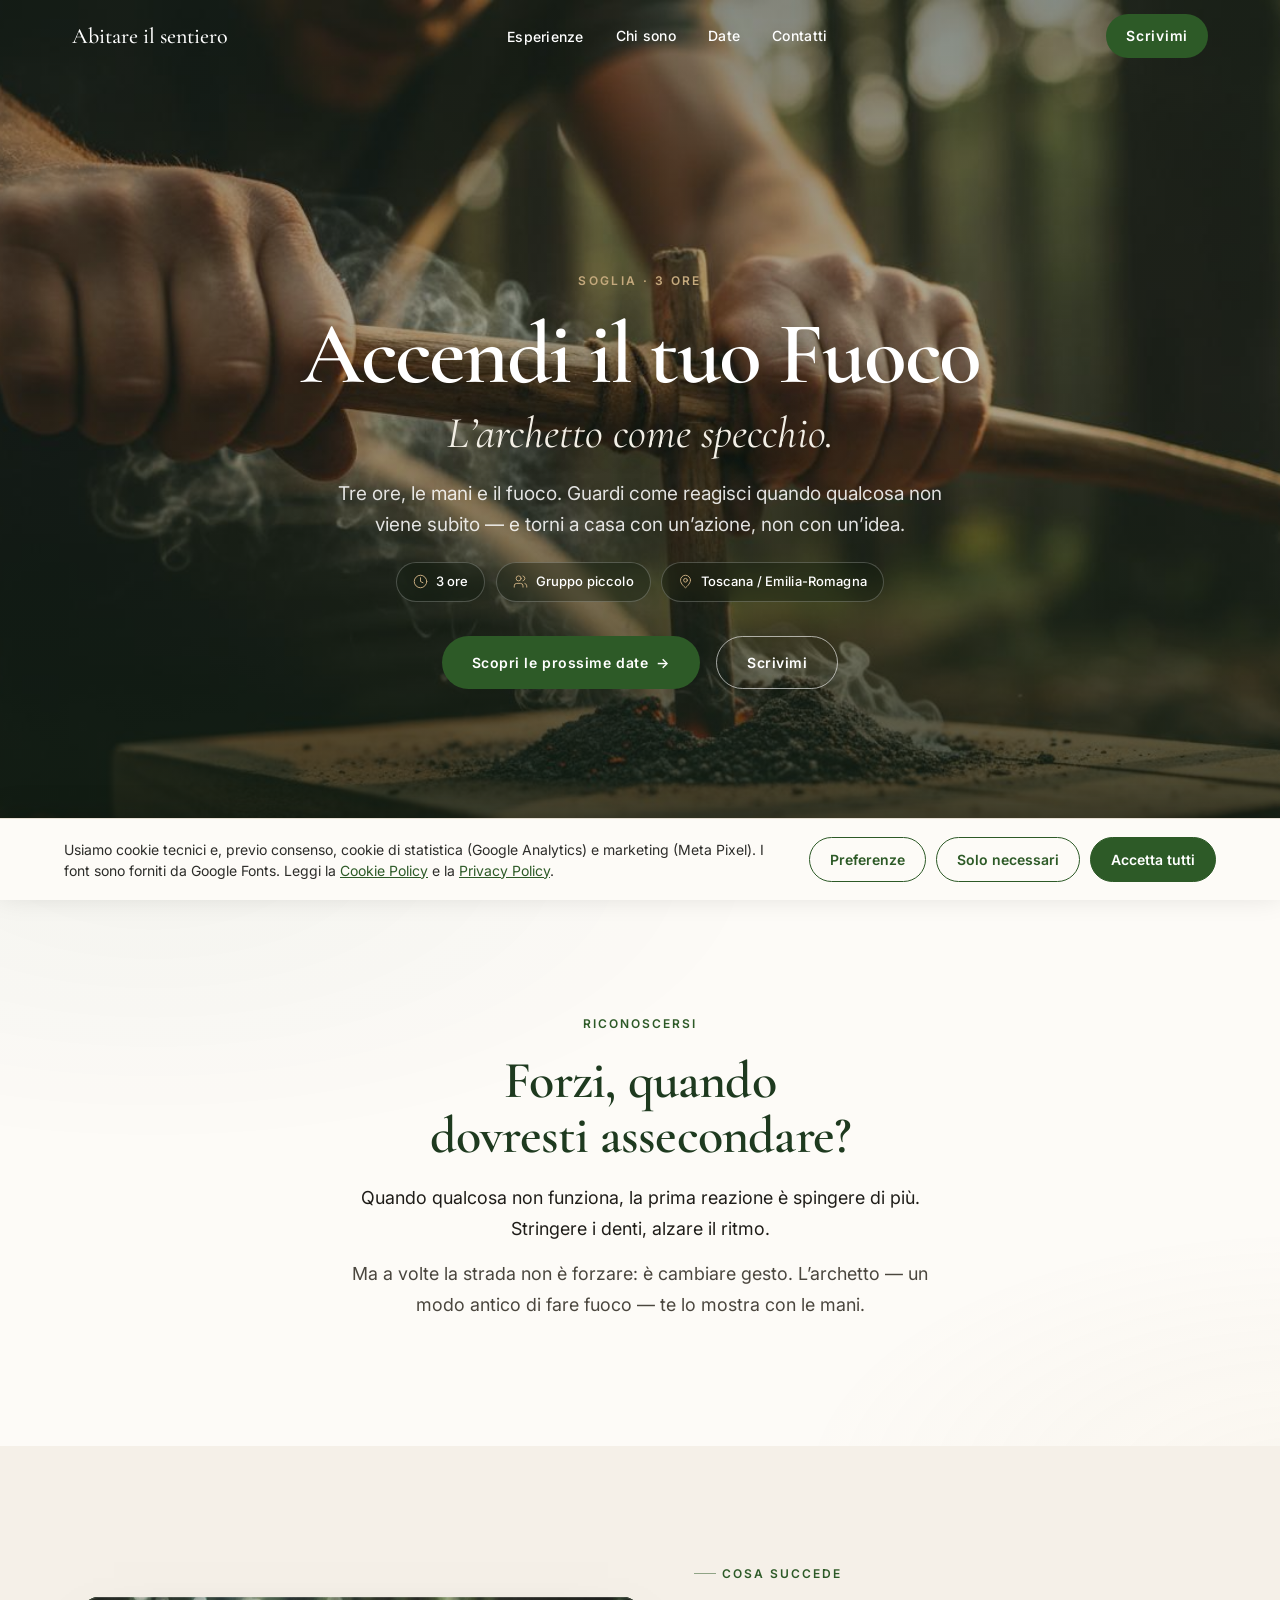
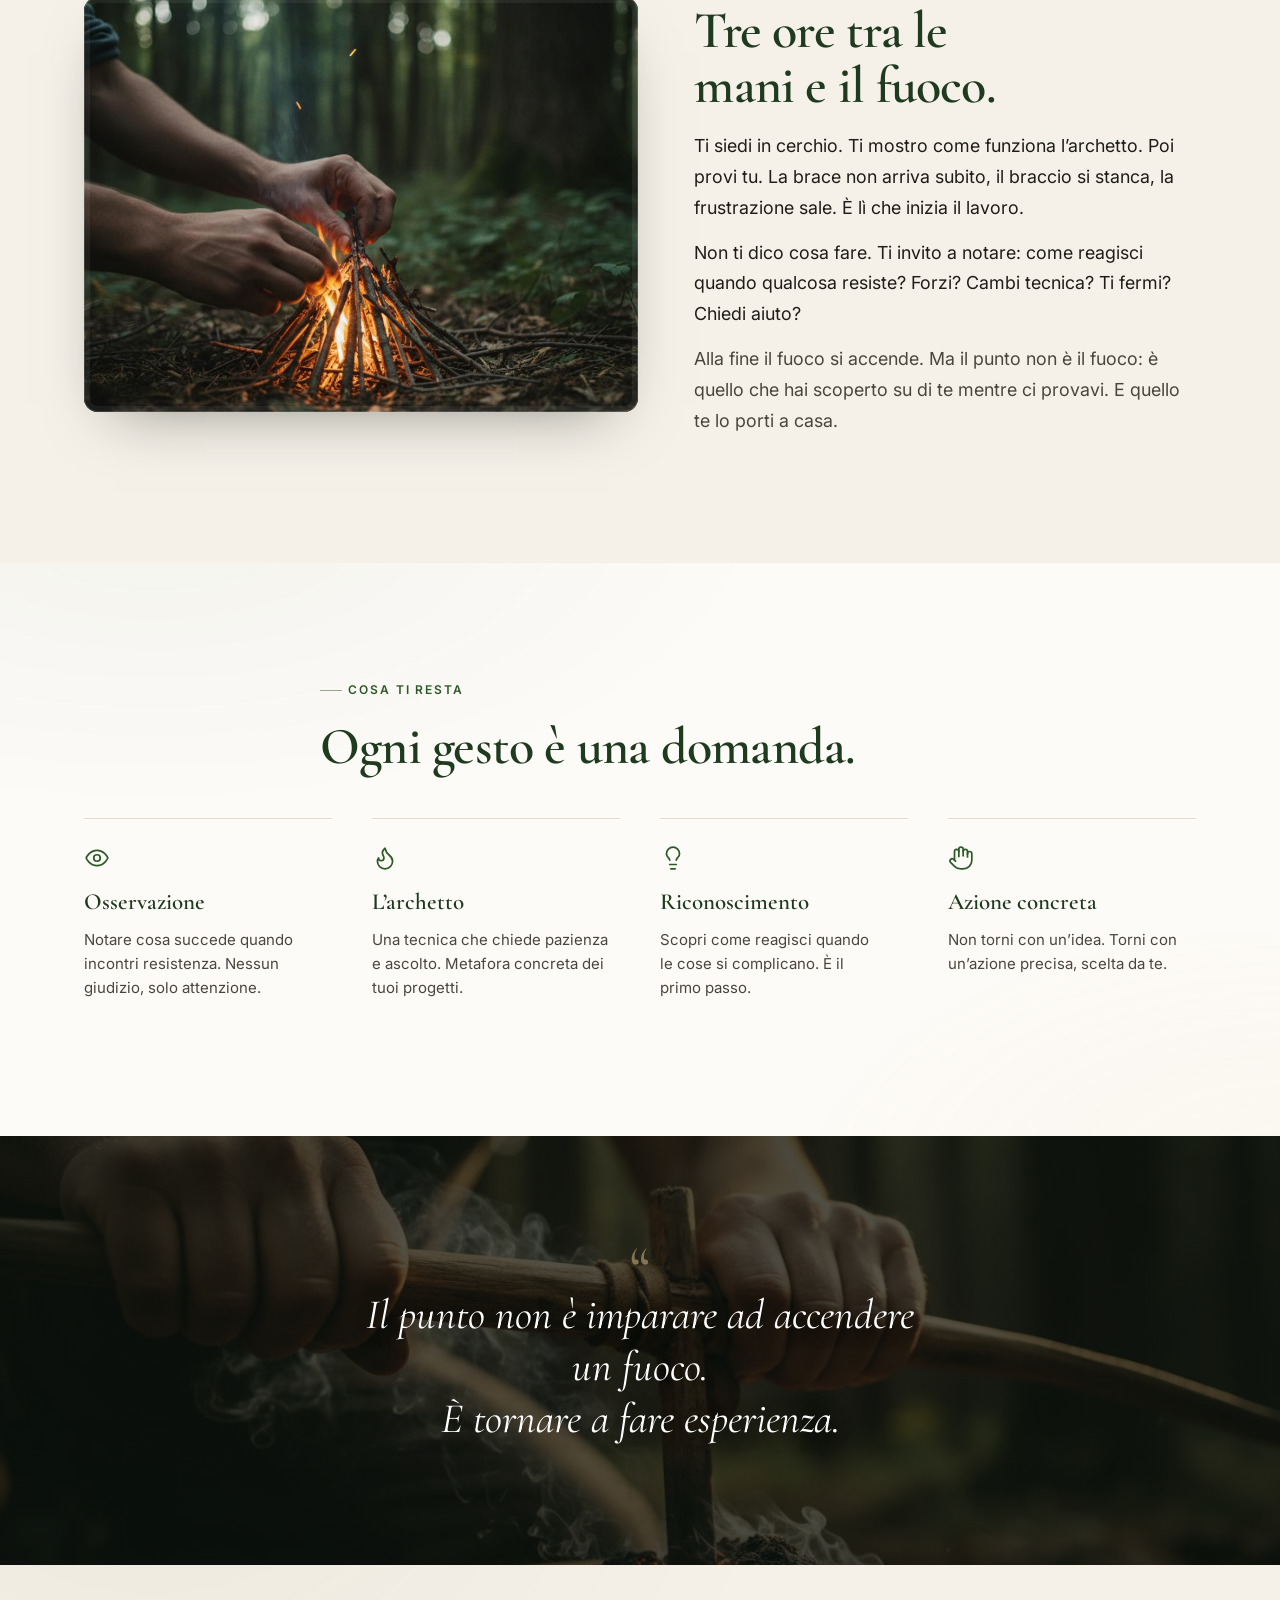
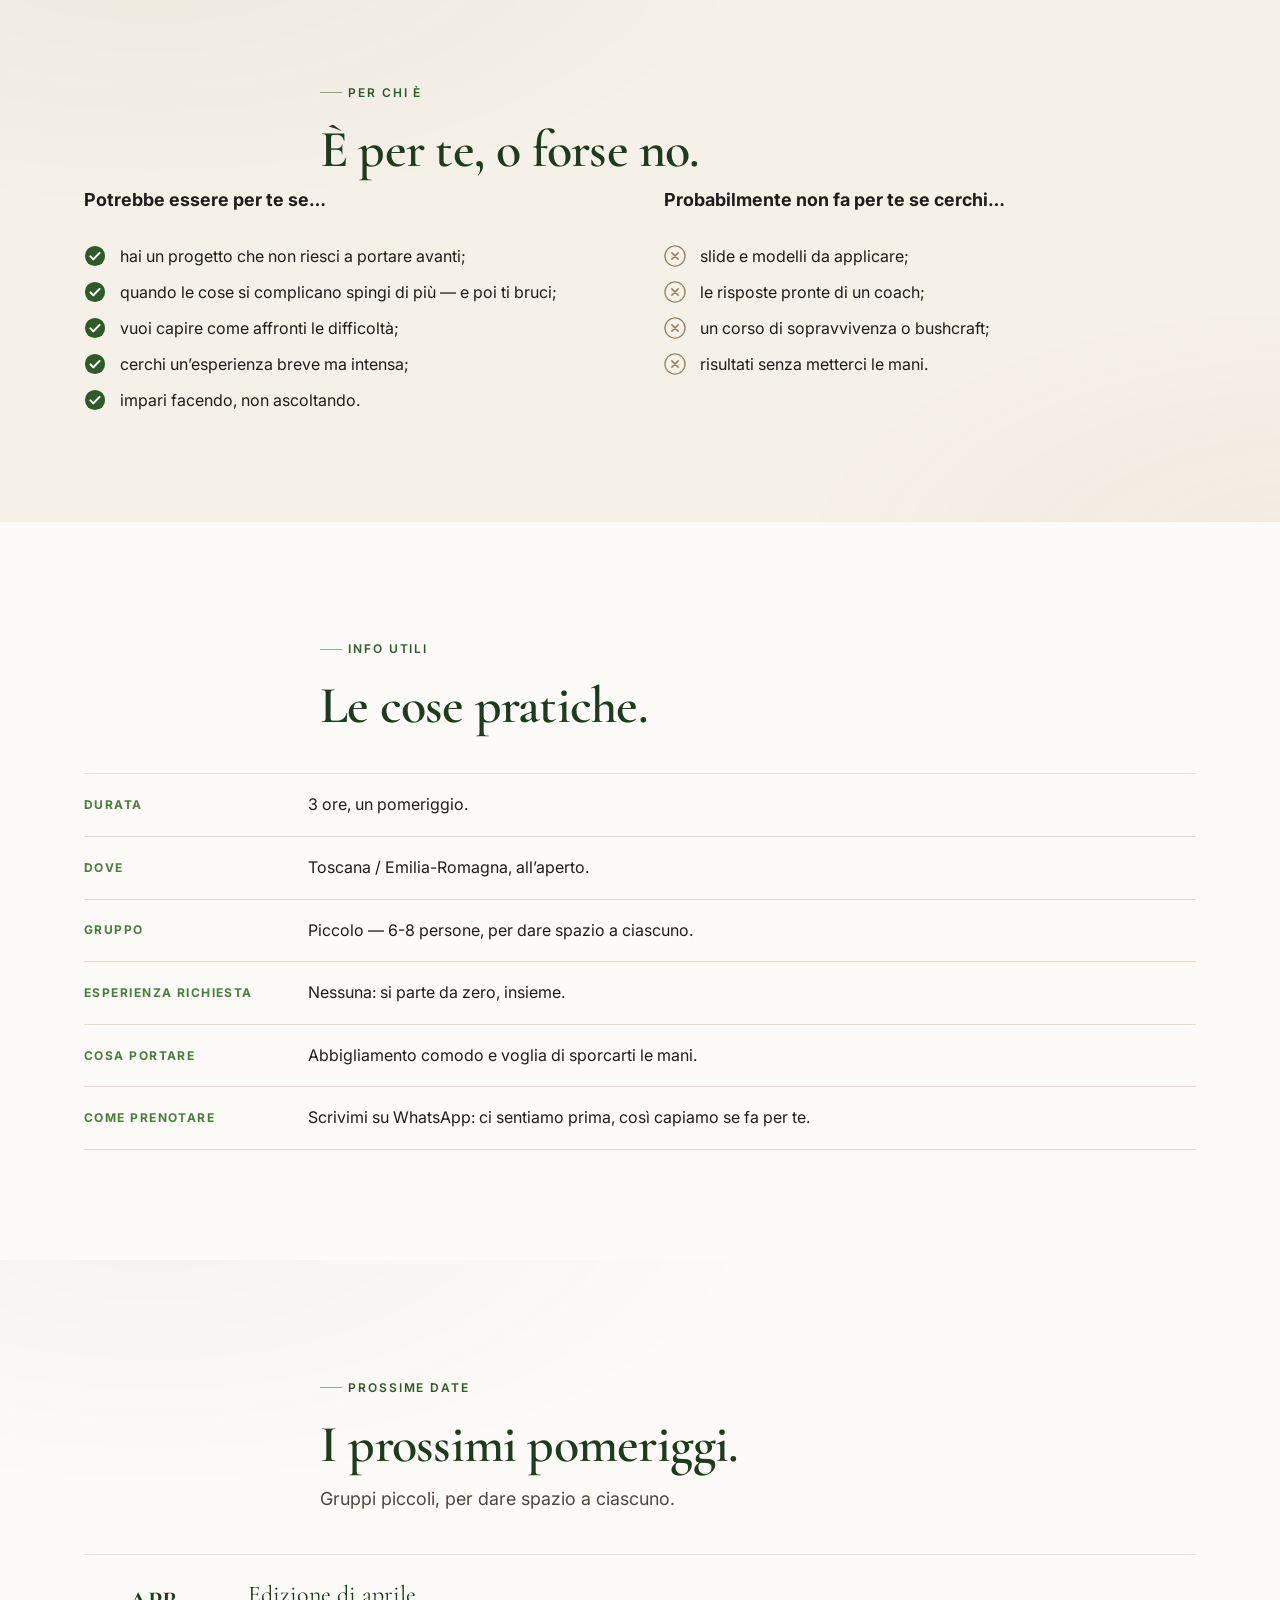
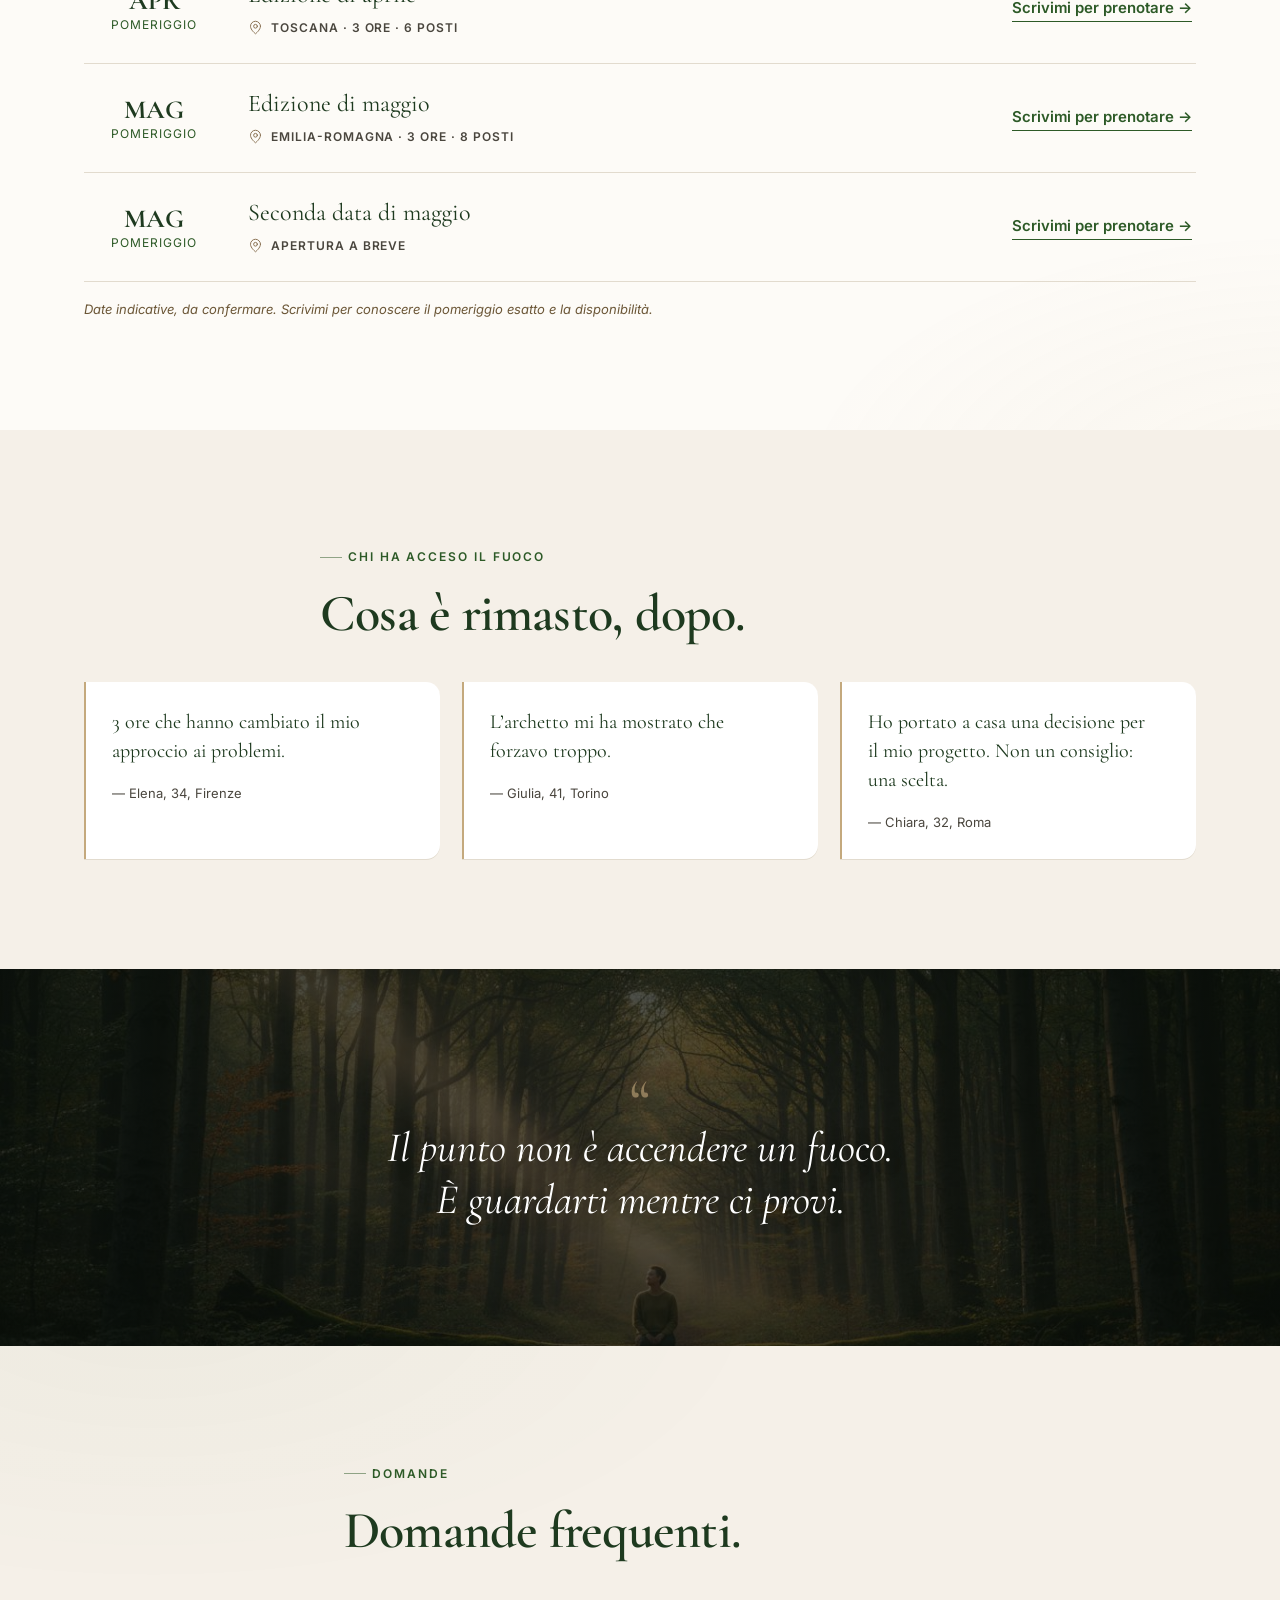
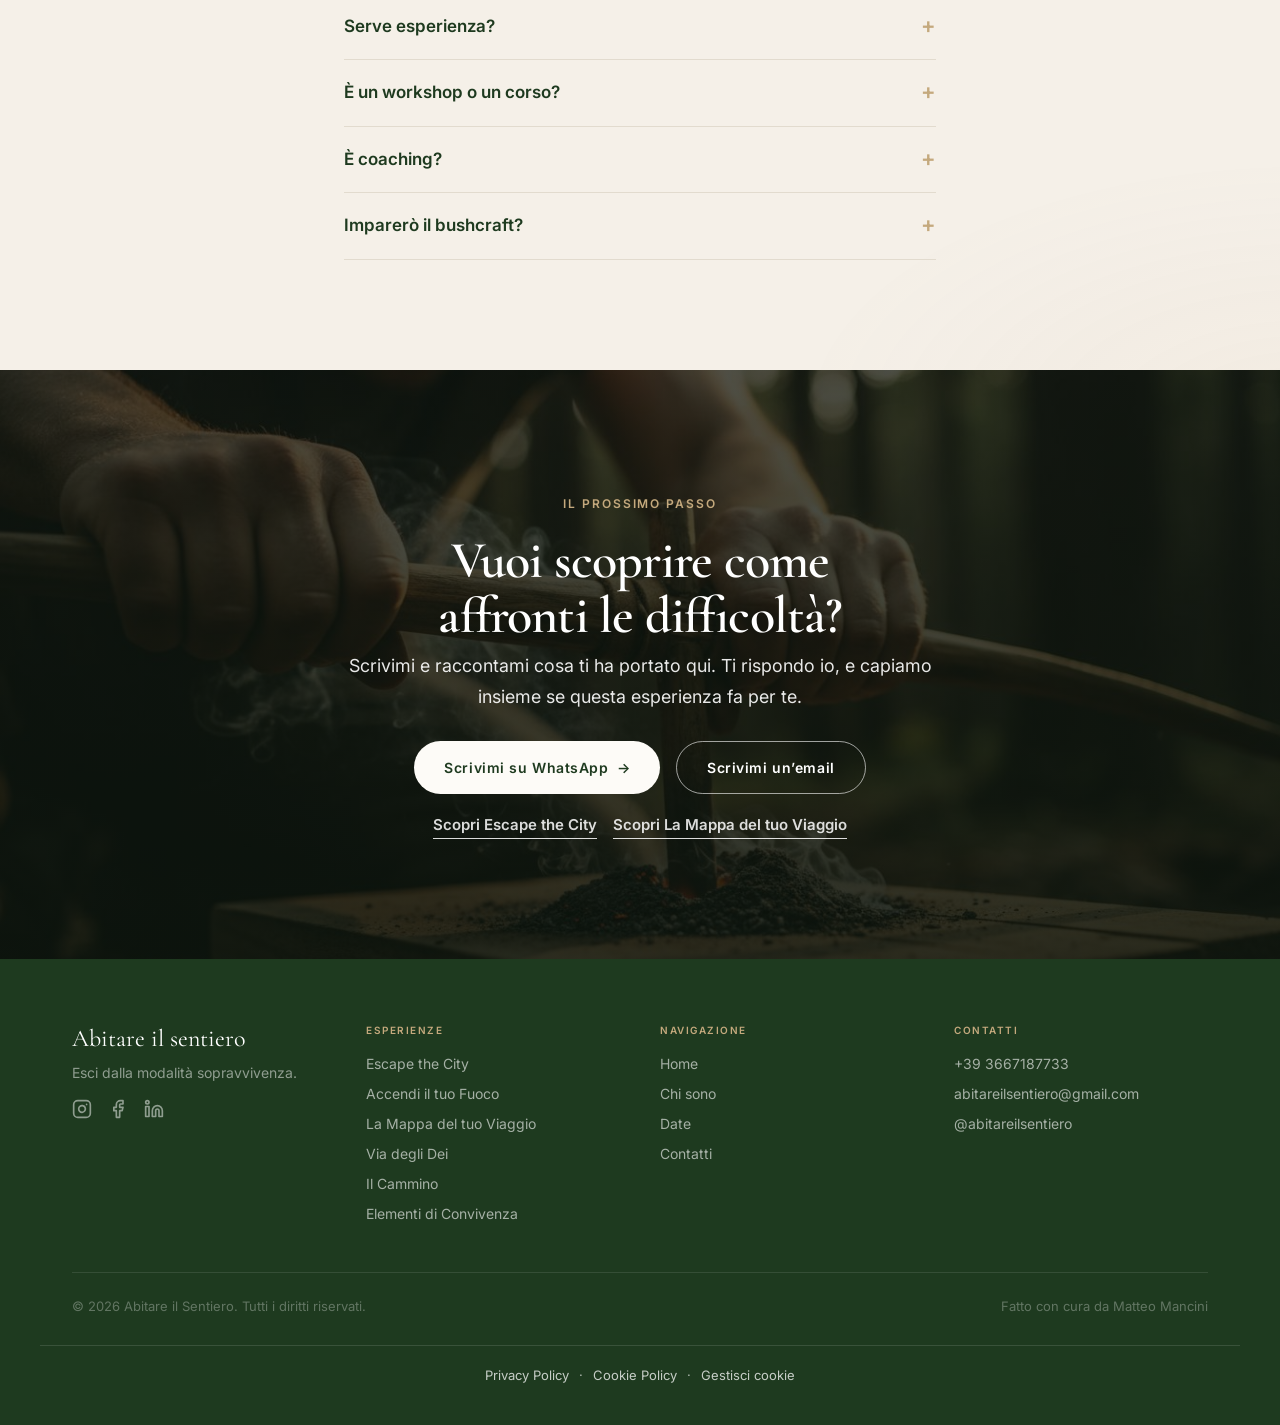
==== commit a82ece1e: "Revisione look & contenuti: leggibilità, ritmo, layout coerenti, menu sempre visibile - Titoli su fo" ====
--- a/accendi-il-tuo-fuoco.html
+++ b/accendi-il-tuo-fuoco.html
@@ -44,7 +44,45 @@
 <symbol id="i-tent" viewBox="0 0 24 24"><path d="M3.5 21 14 3M20.5 21 10 3M15.5 21 12 15l-3.5 6M2 21h20"/></symbol>
 <symbol id="i-drop" viewBox="0 0 24 24"><path d="M12 2.69l5.66 5.66a8 8 0 1 1-11.31 0z"/></symbol>
 </defs></svg>
-<div data-include="partials/header.html"></div>
+<!-- header condiviso (fonte: partials/header.html) -->
+<header class="site-header fixed top-0 left-0 right-0 z-50 h-[72px]" id="site-header">
+<div class="content-max-width h-full flex items-center justify-between">
+<a class="nav-logo font-display text-[22px] font-medium text-white" href="index.html">Abitare il sentiero</a>
+<nav class="hidden lg:flex items-center gap-8">
+<div class="nav-dropdown">
+<button aria-expanded="false" aria-haspopup="true" class="nav-link font-body text-sm font-medium tracking-wider text-white" id="exp-toggle">Esperienze</button>
+<div class="nav-dropdown-menu" id="exp-menu">
+<a href="escape-the-city.html">Escape the City</a>
+<a href="accendi-il-tuo-fuoco.html">Accendi il tuo Fuoco</a>
+<a href="la-mappa-del-tuo-viaggio.html">La Mappa del tuo Viaggio</a>
+<a href="via-degli-dei.html">Via degli Dei</a>
+<a href="cammino.html">Il Cammino</a>
+<a href="elementi-di-convivenza.html">Elementi di Convivenza</a>
+</div>
+</div>
+<a class="nav-link font-body text-sm font-medium tracking-wider text-white" href="chi-sono.html">Chi sono</a>
+<a class="nav-link font-body text-sm font-medium tracking-wider text-white" href="index.html#date">Date</a>
+<a class="nav-link font-body text-sm font-medium tracking-wider text-white" href="#contatti">Contatti</a>
+</nav>
+<a class="nav-cta hidden lg:inline-flex items-center gap-2 rounded-full px-5 py-3 font-body text-sm font-semibold tracking-wider bg-forest text-white hover:bg-forest-light transition-all duration-300" href="https://wa.me/+393667187733" rel="noopener noreferrer" target="_blank">Scrivimi</a>
+<button aria-label="Menu" class="nav-burger lg:hidden p-2 text-white" id="nav-burger" type="button">
+<svg fill="none" height="24" stroke="currentColor" stroke-linecap="round" stroke-width="2" viewbox="0 0 24 24" width="24"><path d="M4 5h16"></path><path d="M4 12h16"></path><path d="M4 19h16"></path></svg>
+</button>
+</div>
+<div class="mobile-menu" id="mobile-menu">
+<a href="index.html">Home</a>
+<a href="escape-the-city.html">Escape the City</a>
+<a href="accendi-il-tuo-fuoco.html">Accendi il tuo Fuoco</a>
+<a href="la-mappa-del-tuo-viaggio.html">La Mappa del tuo Viaggio</a>
+<a href="via-degli-dei.html">Via degli Dei</a>
+<a href="cammino.html">Il Cammino</a>
+<a href="elementi-di-convivenza.html">Elementi di Convivenza</a>
+<a href="chi-sono.html">Chi sono</a>
+<a href="index.html#date">Date</a>
+<a href="#contatti">Contatti</a>
+<a class="mobile-cta" href="https://wa.me/+393667187733" rel="noopener noreferrer" target="_blank">Scrivimi su WhatsApp</a>
+</div>
+</header>
 <main>
   <section class="ais-hero">
     <div class="ais-hero__bg"><video autoplay="" loop="" muted="" playsinline="" poster="images/accendi-fuoco.jpg" src="videos/accendi-fuoco.mp4"></video></div>
@@ -87,15 +125,24 @@
     </div>
   </section>
   <section class="ais-sec ais-sec--sand ais-sec--tint">
-    <div class="ais-wrap ais-narrow">
-      <span class="ais-eyebrow">Per chi &egrave;</span><h2 class="ais-display">Potrebbe essere per te se&hellip;</h2>
-      <ul class="ais-checks ais-checks--yes" style="margin-top:24px"><li>hai un progetto che non riesci a portare avanti;</li><li>quando le cose si complicano spingi di pi&ugrave; &mdash; e poi ti bruci;</li><li>vuoi capire come affronti le difficolt&agrave;;</li><li>cerchi un&rsquo;esperienza breve ma intensa;</li><li>impari facendo, non ascoltando.</li></ul>
+    <div class="ais-wrap">
+      <div class="ais-narrow"><span class="ais-eyebrow">Per chi &egrave;</span><h2 class="ais-display">&Egrave; per te, o forse no.</h2></div>
+      <div class="ais-two">
+        <div>
+          <p class="ais-lead" style="margin-bottom:14px"><strong>Potrebbe essere per te se&hellip;</strong></p>
+          <ul class="ais-checks ais-checks--yes"><li>hai un progetto che non riesci a portare avanti;</li><li>quando le cose si complicano spingi di pi&ugrave; &mdash; e poi ti bruci;</li><li>vuoi capire come affronti le difficolt&agrave;;</li><li>cerchi un&rsquo;esperienza breve ma intensa;</li><li>impari facendo, non ascoltando.</li></ul>
+        </div>
+        <div>
+          <p class="ais-lead" style="margin-bottom:14px"><strong>Probabilmente non fa per te se cerchi&hellip;</strong></p>
+          <ul class="ais-checks ais-checks--no"><li>slide e modelli da applicare;</li><li>le risposte pronte di un coach;</li><li>un corso di sopravvivenza o bushcraft;</li><li>risultati senza metterci le mani.</li></ul>
+        </div>
+      </div>
     </div>
   </section>
   <section class="ais-sec ais-sec--cream">
     <div class="ais-wrap">
-      <div class="ais-narrow"><span class="ais-eyebrow">Per chiarezza</span><h2 class="ais-display">Non &egrave;&hellip;</h2></div>
-      <div class="ais-grid ais-grid--3"><div class="ais-practice"><h3>Non &egrave; un workshop</h3><p>Niente slide, niente modelli da applicare. C&rsquo;&egrave; un&rsquo;esperienza fisica e la riflessione che ne nasce.</p></div><div class="ais-practice"><h3>Non &egrave; coaching</h3><p>Non ti do risposte n&eacute; domande da coach. Ti offro un&rsquo;esperienza e uno spazio per osservare.</p></div><div class="ais-practice"><h3>Non &egrave; bushcraft</h3><p>Non impari a sopravvivere. L&rsquo;archetto &egrave; lo strumento, non il fine.</p></div></div>
+      <div class="ais-narrow"><span class="ais-eyebrow">Info utili</span><h2 class="ais-display">Le cose pratiche.</h2></div>
+      <div class="ais-data"><div class="ais-data__row"><div class="ais-data__k">Durata</div><div class="ais-data__v">3 ore, un pomeriggio.</div></div><div class="ais-data__row"><div class="ais-data__k">Dove</div><div class="ais-data__v">Toscana / Emilia-Romagna, all&rsquo;aperto.</div></div><div class="ais-data__row"><div class="ais-data__k">Gruppo</div><div class="ais-data__v">Piccolo &mdash; 6-8 persone, per dare spazio a ciascuno.</div></div><div class="ais-data__row"><div class="ais-data__k">Esperienza richiesta</div><div class="ais-data__v">Nessuna: si parte da zero, insieme.</div></div><div class="ais-data__row"><div class="ais-data__k">Cosa portare</div><div class="ais-data__v">Abbigliamento comodo e voglia di sporcarti le mani.</div></div><div class="ais-data__row"><div class="ais-data__k">Come prenotare</div><div class="ais-data__v">Scrivimi su WhatsApp: ci sentiamo prima, cos&igrave; capiamo se fa per te.</div></div></div>
     </div>
   </section>
   <section class="ais-sec ais-sec--cream ais-sec--tint" id="date">
@@ -109,6 +156,20 @@
     <div class="ais-wrap">
       <div class="ais-narrow"><span class="ais-eyebrow">Chi ha acceso il fuoco</span><h2 class="ais-display">Cosa &egrave; rimasto, dopo.</h2></div>
       <div class="ais-quotes" style="margin-top:40px"><blockquote class="ais-quote"><p>3 ore che hanno cambiato il mio approccio ai problemi.</p><cite>&mdash; Elena, 34, Firenze</cite></blockquote><blockquote class="ais-quote"><p>L&rsquo;archetto mi ha mostrato che forzavo troppo.</p><cite>&mdash; Giulia, 41, Torino</cite></blockquote><blockquote class="ais-quote"><p>Ho portato a casa una decisione per il mio progetto. Non un consiglio: una scelta.</p><cite>&mdash; Chiara, 32, Roma</cite></blockquote></div>
+    </div>
+  </section>
+  <section class="ais-interlude">
+    <div class="ais-interlude__bg"><img alt="" src="images/full-bosco.jpg"/></div>
+    <div class="ais-interlude__scrim"></div>
+    <div class="ais-wrap ais-narrow">
+      <span class="ais-interlude__mark" aria-hidden="true">&ldquo;</span>
+      <p class="ais-interlude__q">Il punto non &egrave; accendere un fuoco.<br/>&Egrave; guardarti mentre ci provi.</p>
+    </div>
+  </section>
+  <section class="ais-sec ais-sec--sand ais-sec--tint">
+    <div class="ais-wrap ais-narrow">
+      <span class="ais-eyebrow">Domande</span><h2 class="ais-display">Domande frequenti.</h2>
+      <div class="ais-faq"><details><summary>Serve esperienza?</summary><p>No. &Egrave; pensato anche per chi non ha mai acceso un fuoco senza fiammiferi.</p></details><details><summary>&Egrave; un workshop o un corso?</summary><p>No: niente slide n&eacute; modelli. C&rsquo;&egrave; un&rsquo;esperienza fisica e la riflessione che ne nasce.</p></details><details><summary>&Egrave; coaching?</summary><p>No. Non ti do risposte da coach: ti offro un&rsquo;esperienza e uno spazio per osservare come reagisci.</p></details><details><summary>Imparer&ograve; il bushcraft?</summary><p>L&rsquo;archetto &egrave; lo strumento, non il fine: non &egrave; un corso di sopravvivenza.</p></details></div>
     </div>
   </section>
   <section class="ais-photopanel" id="parliamone">
@@ -126,7 +187,8 @@
     </div>
   </section>
 </main>
-<div data-include="partials/footer.html"></div>
+<!-- footer condiviso (fonte: partials/footer.html) -->
+<footer class="bg-forest-deep pt-16 pb-10" id="contatti"><div class="content-max-width"><div class="grid grid-cols-1 md:grid-cols-4 gap-10"><div><a class="font-display text-2xl text-white" href="#abitare">Abitare il sentiero</a><p class="font-body text-sm text-white/50 mt-2">Esci dalla modalità sopravvivenza.</p><div class="flex items-center gap-4 mt-4"><a aria-label="Instagram" class="text-white/50 hover:text-white transition-colors" href="https://instagram.com/abitareilsentiero" rel="noopener noreferrer" target="_blank"><svg fill="none" height="20" stroke="currentColor" stroke-linecap="round" stroke-linejoin="round" stroke-width="2" viewbox="0 0 24 24" width="20"><rect height="20" rx="5" ry="5" width="20" x="2" y="2"></rect><path d="M16 11.37A4 4 0 1 1 12.63 8 4 4 0 0 1 16 11.37z"></path><line x1="17.5" x2="17.51" y1="6.5" y2="6.5"></line></svg></a><a aria-label="Facebook" class="text-white/50 hover:text-white transition-colors" href="https://facebook.com/abitareilsentiero" rel="noopener noreferrer" target="_blank"><svg fill="none" height="20" stroke="currentColor" stroke-linecap="round" stroke-linejoin="round" stroke-width="2" viewbox="0 0 24 24" width="20"><path d="M18 2h-3a5 5 0 0 0-5 5v3H7v4h3v8h4v-8h3l1-4h-4V7a1 1 0 0 1 1-1h3z"></path></svg></a><a aria-label="LinkedIn" class="text-white/50 hover:text-white transition-colors" href="https://linkedin.com/in/matteo-mancini-outdoor" rel="noopener noreferrer" target="_blank"><svg fill="none" height="20" stroke="currentColor" stroke-linecap="round" stroke-linejoin="round" stroke-width="2" viewbox="0 0 24 24" width="20"><path d="M16 8a6 6 0 0 1 6 6v7h-4v-7a2 2 0 0 0-2-2 2 2 0 0 0-2 2v7h-4v-7a6 6 0 0 1 6-6z"></path><rect height="12" width="4" x="2" y="9"></rect><circle cx="4" cy="4" r="2"></circle></svg></a></div></div><div><p class="font-body text-[10px] font-semibold uppercase tracking-[0.15em] text-earth mb-4">Esperienze</p><div class="flex flex-col gap-2.5"><a class="font-body text-sm text-white/60 hover:text-white transition-colors" href="escape-the-city.html">Escape the City</a><a class="font-body text-sm text-white/60 hover:text-white transition-colors" href="accendi-il-tuo-fuoco.html">Accendi il tuo Fuoco</a><a class="font-body text-sm text-white/60 hover:text-white transition-colors" href="la-mappa-del-tuo-viaggio.html">La Mappa del tuo Viaggio</a><a class="font-body text-sm text-white/60 hover:text-white transition-colors" href="via-degli-dei.html">Via degli Dei</a><a class="font-body text-sm text-white/60 hover:text-white transition-colors" href="cammino.html">Il Cammino</a><a class="font-body text-sm text-white/60 hover:text-white transition-colors" href="elementi-di-convivenza.html">Elementi di Convivenza</a></div></div><div><p class="font-body text-[10px] font-semibold uppercase tracking-[0.15em] text-earth mb-4">Navigazione</p><div class="flex flex-col gap-2.5"><a class="font-body text-sm text-white/60 hover:text-white transition-colors" href="#abitare">Home</a><a class="font-body text-sm text-white/60 hover:text-white transition-colors" href="chi-sono.html">Chi sono</a><a class="font-body text-sm text-white/60 hover:text-white transition-colors" href="#date">Date</a><a class="font-body text-sm text-white/60 hover:text-white transition-colors" href="#contatti">Contatti</a></div></div><div><p class="font-body text-[10px] font-semibold uppercase tracking-[0.15em] text-earth mb-4">Contatti</p><div class="flex flex-col gap-2.5"><a class="font-body text-sm text-white/60 hover:text-white transition-colors flex items-center gap-2" href="https://wa.me/+393667187733" rel="noopener noreferrer" target="_blank">+39 3667187733</a><a class="font-body text-sm text-white/60 hover:text-white transition-colors" href="mailto:abitareilsentiero@gmail.com">abitareilsentiero@gmail.com</a><a class="font-body text-sm text-white/60 hover:text-white transition-colors" href="https://instagram.com/abitareilsentiero" rel="noopener noreferrer" target="_blank">@abitareilsentiero</a></div></div></div><div class="mt-12 pt-6 border-t border-white/10 flex flex-col sm:flex-row items-center justify-between gap-4"><p class="font-body text-[13px] text-white/30">© 2026 Abitare il Sentiero. Tutti i diritti riservati.</p><p class="font-body text-[13px] text-white/30">Fatto con cura da Matteo Mancini</p></div></div><div class="footer-legal content-max-width"><a href="privacy.html">Privacy Policy</a><span aria-hidden="true">·</span><a href="cookie-policy.html">Cookie Policy</a><span aria-hidden="true">·</span><button class="footer-legal-btn" id="manage-cookies" type="button">Gestisci cookie</button></div></footer>
 
 <script src="config.js"></script>
 <script src="site.js"></script>
--- a/styles.css
+++ b/styles.css
@@ -14,6 +14,13 @@
 .nav-dropdown-menu{position:absolute;top:calc(100% + 14px);left:0;min-width:240px;background:#fff;border-radius:14px;
   box-shadow:0 16px 44px rgba(0,0,0,.14);padding:8px;opacity:0;visibility:hidden;transform:translateY(8px);
   transition:opacity .2s ease,transform .2s ease,visibility .2s;z-index:60;}
+/* Ponte invisibile che copre lo spazio tra il bottone e la tendina: così spostando
+   il mouse dal link alla tendina non si attraversa un "vuoto" che la richiude. */
+.nav-dropdown-menu::before{content:"";position:absolute;left:0;right:0;top:-16px;height:16px;background:transparent;}
+/* La tendina resta aperta finché il mouse è sul link, sul ponte o sulla tendina
+   (hover sull'intero contenitore) oppure quando un elemento interno ha il focus. */
+.nav-dropdown:hover .nav-dropdown-menu,
+.nav-dropdown:focus-within .nav-dropdown-menu,
 .nav-dropdown-menu.open{opacity:1;visibility:visible;transform:translateY(0);}
 .nav-dropdown-menu a{display:block;padding:11px 14px;border-radius:9px;color:rgb(45 90 39);font-size:14px;
   font-family:Inter,system-ui,sans-serif;text-decoration:none;transition:background .15s ease;}
@@ -158,9 +165,10 @@
 .ais-hero__inner{position:relative;z-index:2;text-align:center;padding:120px 24px 64px;max-width:900px;}
 .ais-hero__eyebrow{color:var(--ais-earth);letter-spacing:.16em;}
 .ais-hero__title{font-family:"Cormorant Garamond",Georgia,serif;font-weight:600;color:#fff;
-  font-size:clamp(40px,8vw,88px);line-height:1.02;letter-spacing:-.02em;margin:0;}
-.ais-hero__sub{font-family:"Cormorant Garamond",Georgia,serif;font-style:italic;color:var(--ais-forest-light);
-  font-size:clamp(24px,4.5vw,44px);line-height:1.1;margin:.2em 0 0;}
+  font-size:clamp(40px,8vw,88px);line-height:1.02;letter-spacing:-.02em;margin:0;
+  text-shadow:0 2px 30px rgba(12,20,12,.45);}
+.ais-hero__sub{font-family:"Cormorant Garamond",Georgia,serif;font-style:italic;color:#f3efe6;
+  font-size:clamp(24px,4.5vw,44px);line-height:1.1;margin:.2em 0 0;text-shadow:0 2px 24px rgba(12,20,12,.5);}
 .ais-hero__lead{font-family:Inter,system-ui,sans-serif;color:rgba(255,255,255,.72);font-size:clamp(16px,2vw,19px);
   line-height:1.6;max-width:620px;margin:22px auto 0;}
 .ais-microrow{margin:22px auto 0;font-family:Inter,system-ui,sans-serif;font-size:13px;letter-spacing:.04em;
@@ -196,7 +204,8 @@
 .ais-contrast li{padding:16px 0;border-top:1px solid rgba(255,255,255,.16);
   font-family:"Cormorant Garamond",Georgia,serif;font-size:clamp(20px,2.6vw,26px);line-height:1.25;color:#fff;}
 .ais-contrast li b{font-weight:600;}
-.ais-contrast li span{display:block;font-size:.7em;color:rgba(255,255,255,.6);font-style:italic;}
+.ais-contrast li span{display:block;margin-top:3px;font-family:Inter,system-ui,sans-serif;
+  font-size:14.5px;line-height:1.5;color:rgba(255,255,255,.82);font-style:normal;letter-spacing:.005em;}
 @media(max-width:640px){.ais-contrast{grid-template-columns:1fr;}}
 
 /* MOSTRA → DOMANDA → SIGNIFICATO */
@@ -407,16 +416,16 @@
 .ais-triptych__c h3{color:#fff;}
 .ais-triptych__c p{color:rgba(255,255,255,.9);}
 
-/* ---- checks: marcatori a icona ---- */
-.ais-checks li{padding-left:34px;color:var(--ais-ink);}
-.ais-checks--yes li::before{content:"";width:20px;height:20px;border-radius:0;background:none;left:0;top:3px;
-  border:1.6px solid var(--ais-forest);-webkit-mask:none;}
-.ais-checks--yes li{position:relative;}
-.ais-checks--yes li::after{content:"";position:absolute;left:6px;top:8px;width:8px;height:4px;
-  border-left:1.6px solid var(--ais-forest);border-bottom:1.6px solid var(--ais-forest);transform:rotate(-45deg);}
-.ais-checks--no li::before{content:"";width:20px;height:20px;border-radius:0;background:none;left:0;top:3px;
-  border:1.6px solid var(--ais-earth-dark);}
-.ais-checks--no li::after{content:"";position:absolute;left:5px;top:12px;width:10px;height:1.6px;background:var(--ais-earth-dark);}
+/* ---- checks: badge a icona (SVG), più curati ---- */
+.ais-checks li{position:relative;padding-left:36px;color:var(--ais-ink);}
+/* "sì": pastiglia forest con spunta bianca */
+.ais-checks--yes li::before{content:"";position:absolute;left:0;top:1px;width:22px;height:22px;border:0;border-radius:50%;
+  background:center/contain no-repeat url("data:image/svg+xml,%3Csvg xmlns='http://www.w3.org/2000/svg' viewBox='0 0 24 24'%3E%3Ccircle cx='12' cy='12' r='11' fill='%232d5a27'/%3E%3Cpath d='M7 12.4l3.2 3.1L17 8.6' fill='none' stroke='%23ffffff' stroke-width='2.2' stroke-linecap='round' stroke-linejoin='round'/%3E%3C/svg%3E");}
+.ais-checks--yes li::after{content:none;}
+/* "no": cerchio earth con × discreta */
+.ais-checks--no li::before{content:"";position:absolute;left:0;top:1px;width:22px;height:22px;border:0;border-radius:50%;
+  background:center/contain no-repeat url("data:image/svg+xml,%3Csvg xmlns='http://www.w3.org/2000/svg' viewBox='0 0 24 24'%3E%3Ccircle cx='12' cy='12' r='11' fill='none' stroke='%238b7355' stroke-width='1.5'/%3E%3Cpath d='M8.6 8.6l6.8 6.8M15.4 8.6l-6.8 6.8' fill='none' stroke='%238b7355' stroke-width='1.7' stroke-linecap='round'/%3E%3C/svg%3E");opacity:.9;}
+.ais-checks--no li::after{content:none;}
 
 /* ---- flow: hairline stepper ---- */
 .ais-flow__a{color:var(--ais-earth);opacity:.8;}
@@ -582,3 +591,36 @@
 .ais-glass--dark .ais-eyebrow{color:var(--ais-earth);}
 .ais-glasscard.ais-glass--dark .ais-display{color:#fff;}
 .ais-photopanel .ais-triptych__c h3{color:#fff;}
+
+/* ============================================================
+   v4 — revisione feedback: statement verde, timeline, rifiniture
+   ============================================================ */
+
+/* --- Flow "Dal fare allo stare" come statement su fondo verde --- */
+.ais-statement{background:var(--ais-forest-deep);color:#fff;text-align:center;padding:clamp(72px,10vw,120px) 0;position:relative;}
+.ais-statement .ais-eyebrow{color:var(--ais-earth);}
+.ais-statement .ais-lead{color:rgba(255,255,255,.82);}
+.ais-statement .ais-flow{max-width:640px;margin-top:36px;}
+.ais-statement .ais-flow__s{font-size:clamp(30px,5.2vw,52px);color:#fff;line-height:1.08;}
+.ais-statement .ais-flow__s:last-child{color:#efe6d4;font-style:italic;}
+.ais-statement .ais-flow__a{color:var(--ais-earth);font-size:22px;opacity:.9;margin:6px 0;}
+
+/* --- Timeline della storia (Chi Sono), con immagini --- */
+.ais-timeline{margin:52px 0 0;position:relative;display:grid;gap:0;}
+.ais-tl{display:grid;grid-template-columns:1fr 1fr;gap:clamp(24px,5vw,64px);align-items:center;
+  padding:clamp(28px,4vw,44px) 0;position:relative;}
+.ais-tl+.ais-tl{border-top:1px solid var(--ais-line);}
+.ais-tl__media{position:relative;border-radius:16px;overflow:hidden;aspect-ratio:4/3;
+  box-shadow:0 18px 44px rgba(31,41,25,.14);}
+.ais-tl__media img{width:100%;height:100%;object-fit:cover;display:block;}
+.ais-tl__yr{font-family:Inter,system-ui,sans-serif;font-size:12px;font-weight:700;letter-spacing:.16em;
+  text-transform:uppercase;color:var(--ais-moss);display:inline-flex;align-items:center;gap:.55em;margin-bottom:10px;}
+.ais-tl__yr::before{content:"";width:22px;height:1px;background:currentColor;opacity:.6;}
+.ais-tl__t{font-family:"Cormorant Garamond",Georgia,serif;font-size:clamp(24px,3.4vw,34px);
+  line-height:1.15;color:var(--ais-forest-deep);margin:0 0 10px;}
+.ais-tl__d{font-family:Inter,system-ui,sans-serif;font-size:16px;line-height:1.7;color:var(--ais-ink-2);margin:0;}
+.ais-tl:nth-child(even) .ais-tl__media{order:2;}
+@media(max-width:760px){
+  .ais-tl{grid-template-columns:1fr;gap:18px;}
+  .ais-tl:nth-child(even) .ais-tl__media{order:0;}
+}
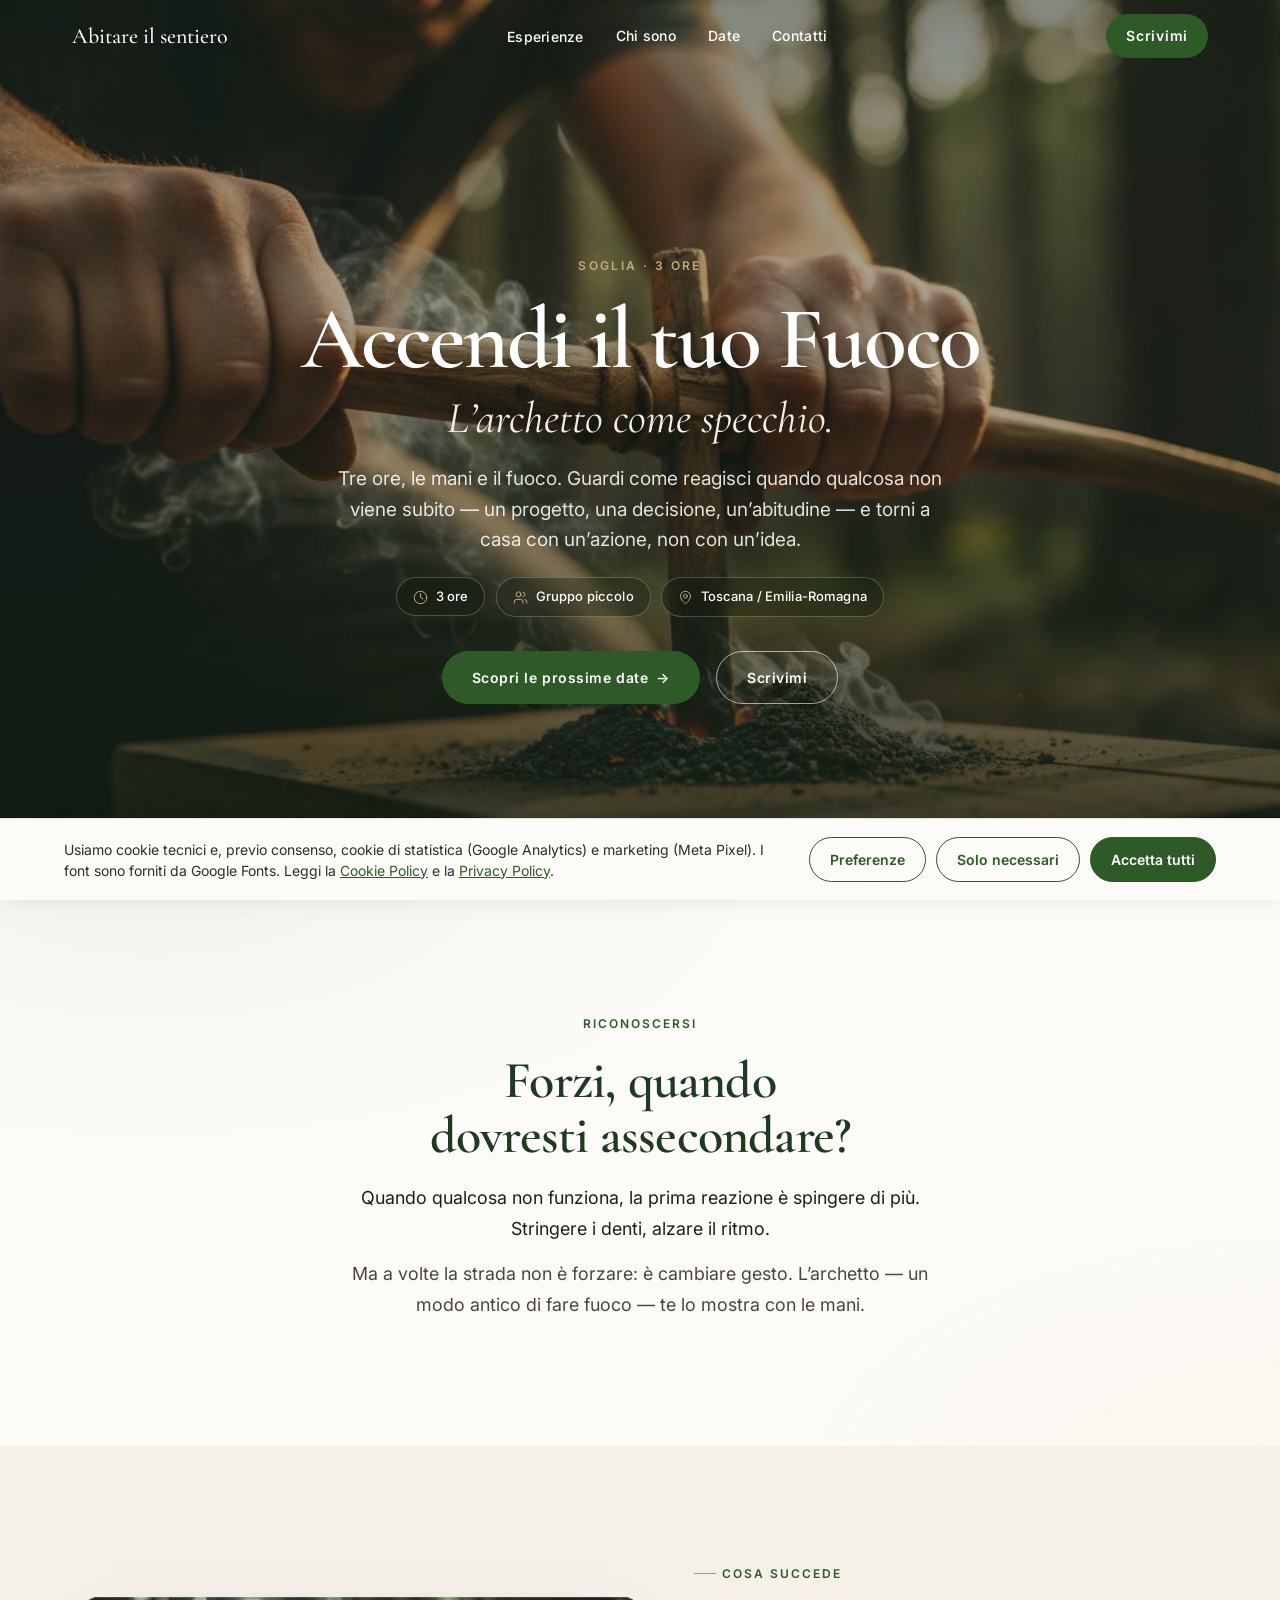
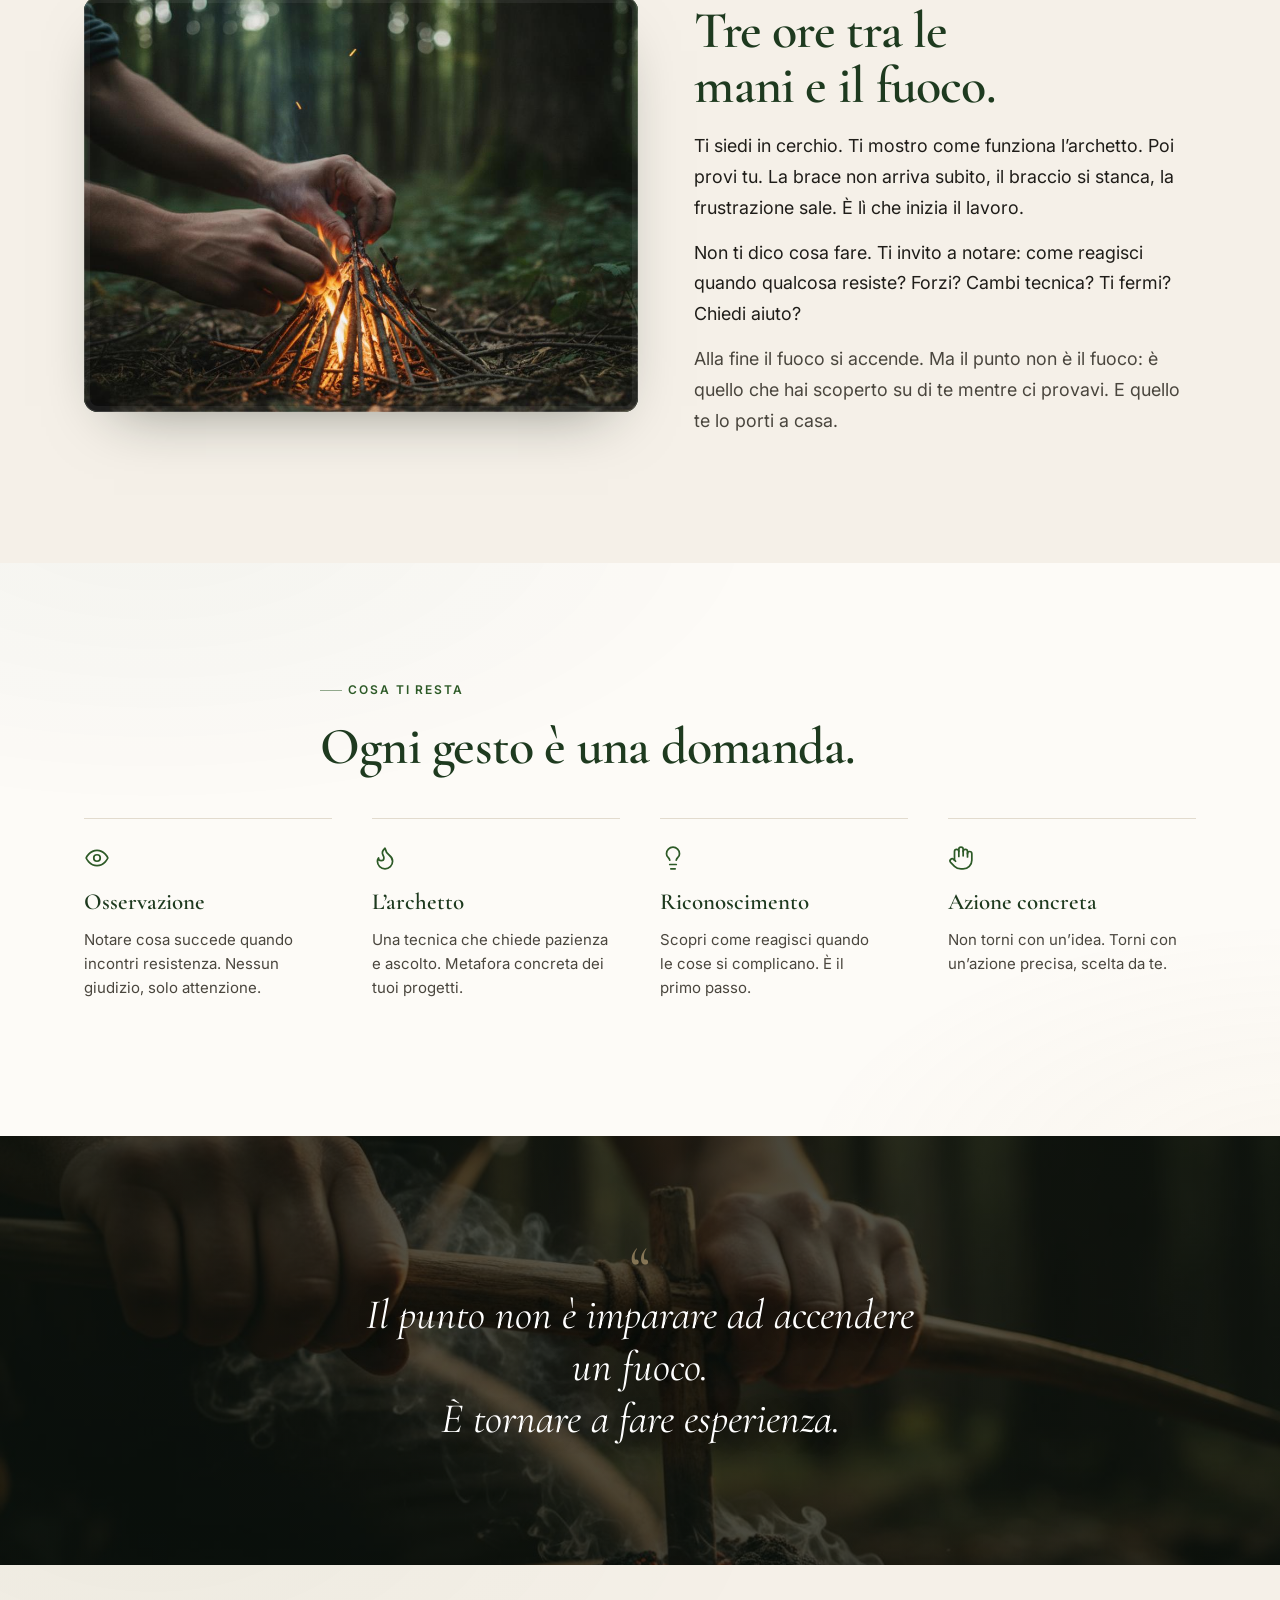
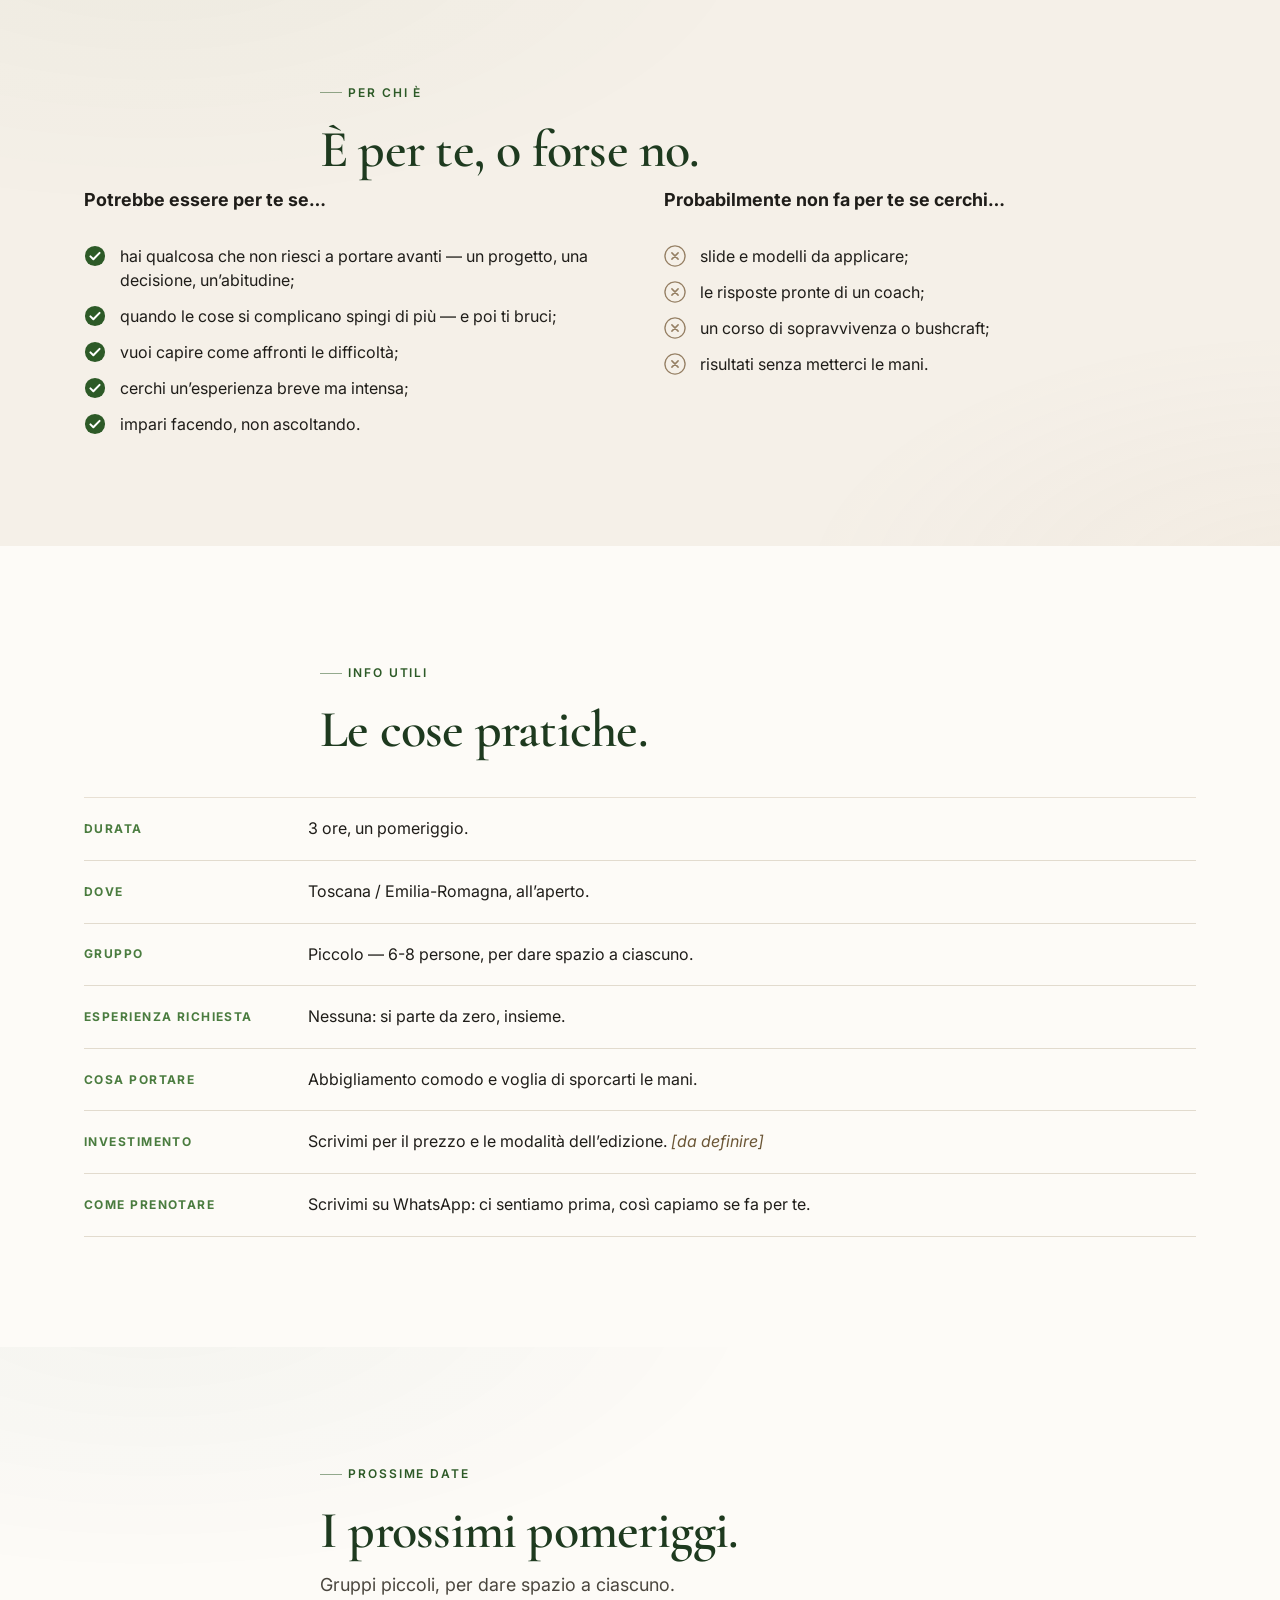
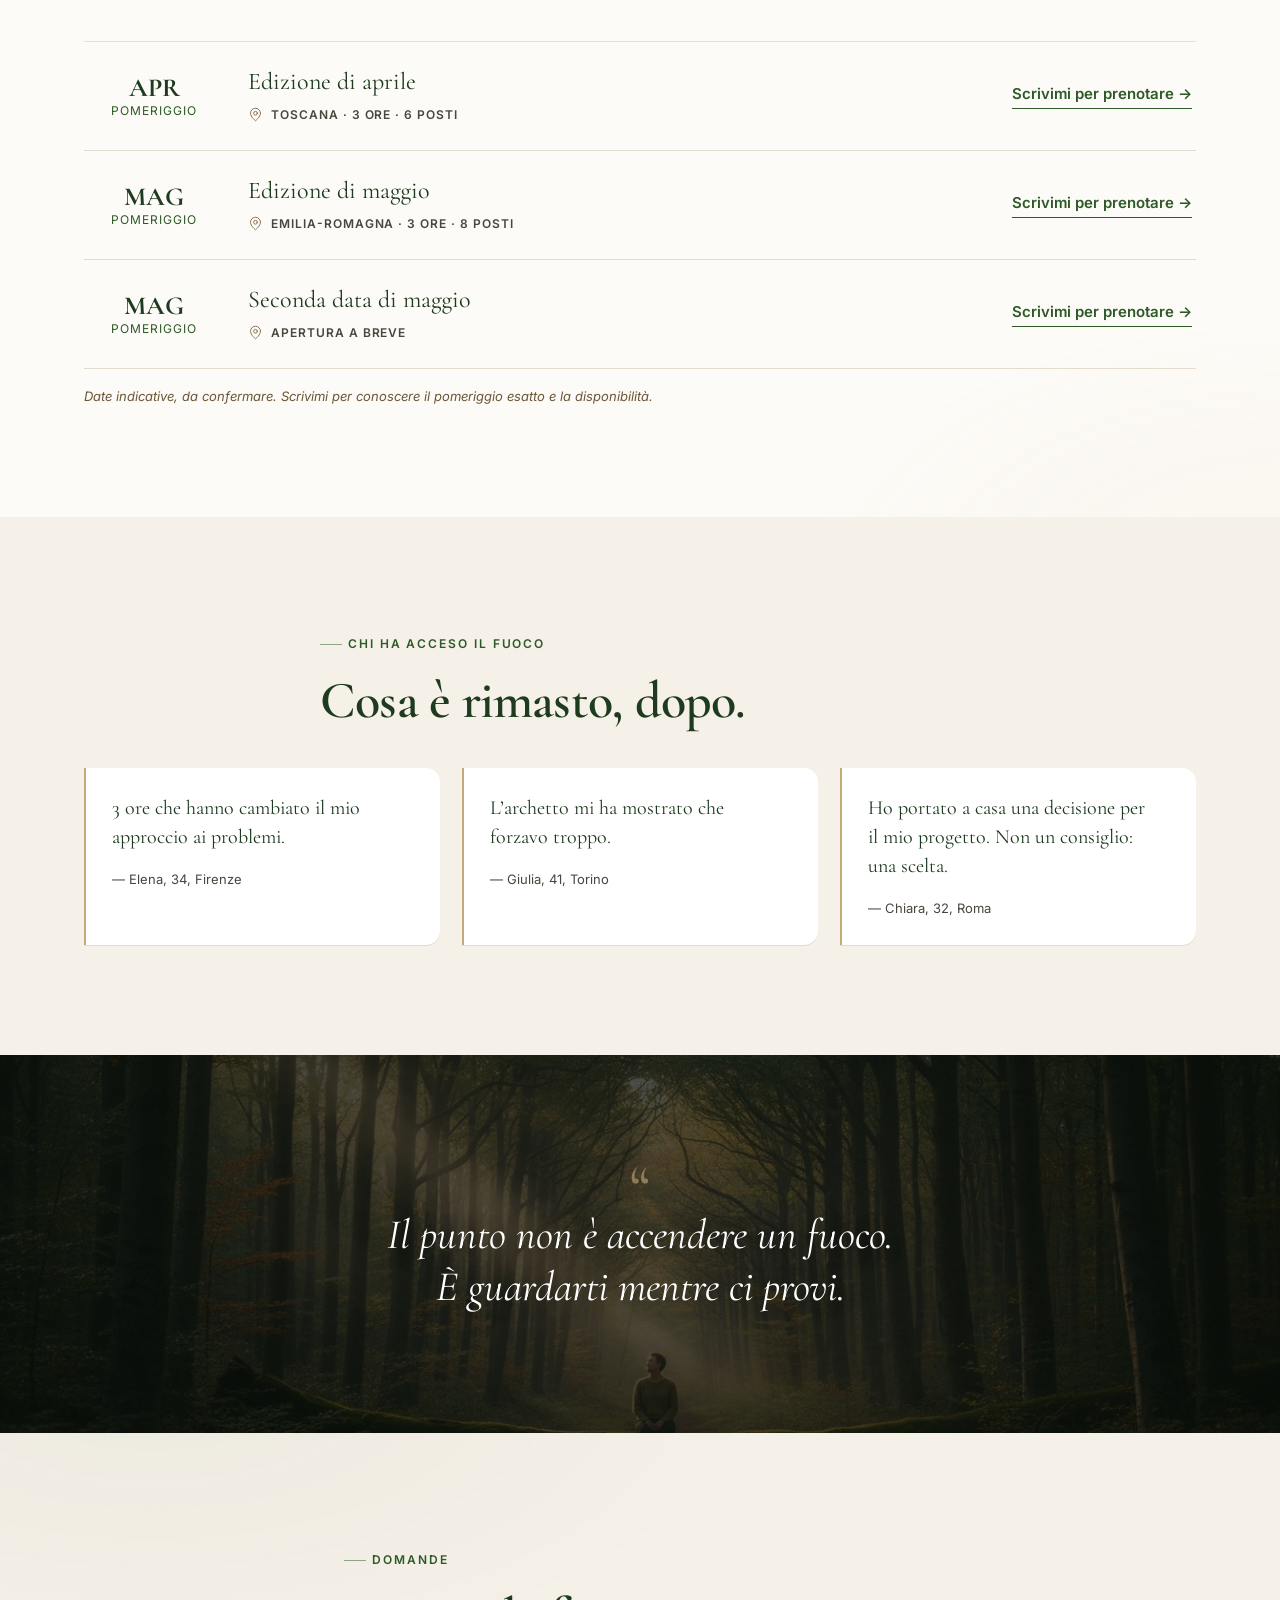
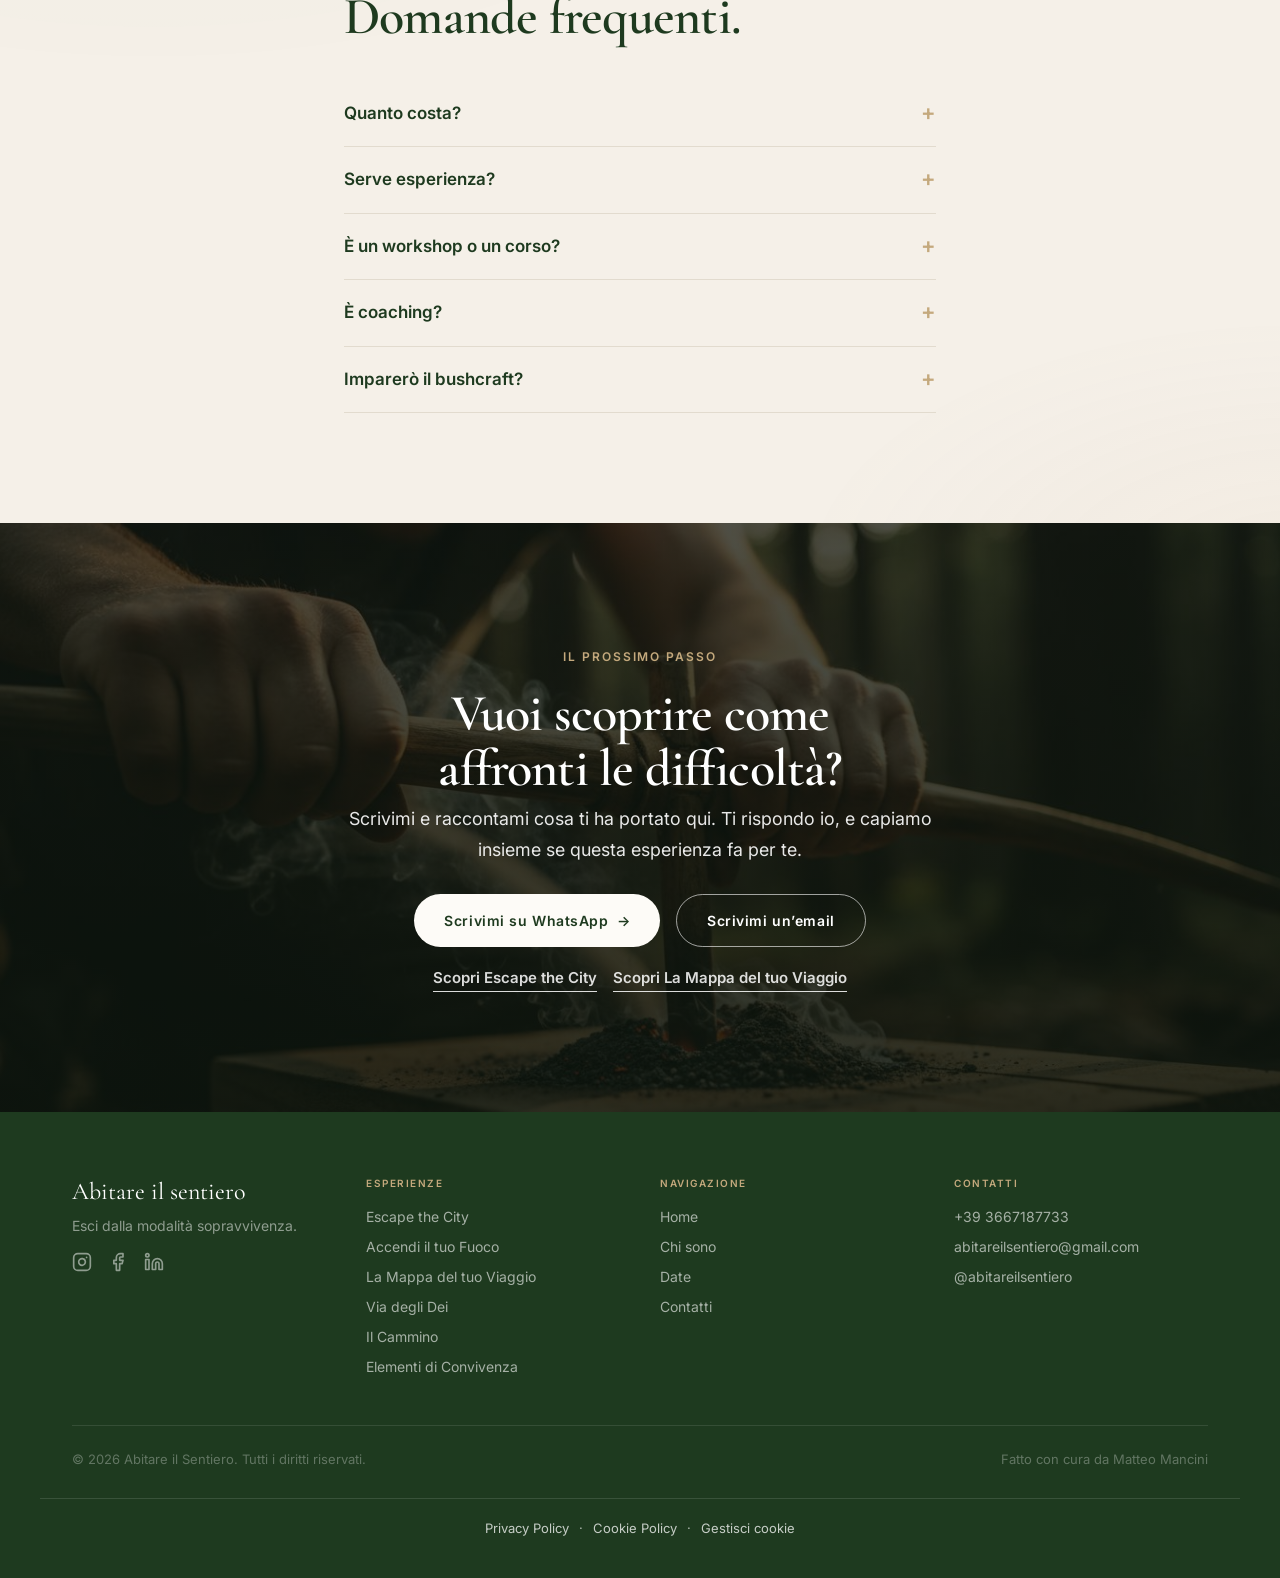
==== commit 9d923ccb: "Revisione copy esperienze (valutazione avatar): prezzo, logistica, focus, credibilità - Escape (punt" ====
--- a/accendi-il-tuo-fuoco.html
+++ b/accendi-il-tuo-fuoco.html
@@ -91,7 +91,7 @@
       <span class="ais-eyebrow ais-hero__eyebrow">Soglia &middot; 3 ore</span>
       <h1 class="ais-hero__title">Accendi il tuo Fuoco</h1>
       <p class="ais-hero__sub">L&rsquo;archetto come specchio.</p>
-      <p class="ais-hero__lead">Tre ore, le mani e il fuoco. Guardi come reagisci quando qualcosa non viene subito &mdash; e torni a casa con un&rsquo;azione, non con un&rsquo;idea.</p>
+      <p class="ais-hero__lead">Tre ore, le mani e il fuoco. Guardi come reagisci quando qualcosa non viene subito &mdash; un progetto, una decisione, un&rsquo;abitudine &mdash; e torni a casa con un&rsquo;azione, non con un&rsquo;idea.</p>
       <div class="ais-chips"><span class="ais-chip"><svg class="ais-ico"><use href="#i-clock"></use></svg>3 ore</span><span class="ais-chip"><svg class="ais-ico"><use href="#i-users"></use></svg>Gruppo piccolo</span><span class="ais-chip"><svg class="ais-ico"><use href="#i-pin"></use></svg>Toscana / Emilia-Romagna</span></div>
       <div class="ais-cta-row"><a class="ais-btn-dark ais-arrow" href="#date">Scopri le prossime date</a><a class="ais-btn-ghost" href="https://wa.me/+393667187733" target="_blank" rel="noopener noreferrer" style="color:#fff;border-color:rgba(255,255,255,.6)">Scrivimi</a></div>
     </div>
@@ -130,7 +130,7 @@
       <div class="ais-two">
         <div>
           <p class="ais-lead" style="margin-bottom:14px"><strong>Potrebbe essere per te se&hellip;</strong></p>
-          <ul class="ais-checks ais-checks--yes"><li>hai un progetto che non riesci a portare avanti;</li><li>quando le cose si complicano spingi di pi&ugrave; &mdash; e poi ti bruci;</li><li>vuoi capire come affronti le difficolt&agrave;;</li><li>cerchi un&rsquo;esperienza breve ma intensa;</li><li>impari facendo, non ascoltando.</li></ul>
+          <ul class="ais-checks ais-checks--yes"><li>hai qualcosa che non riesci a portare avanti &mdash; un progetto, una decisione, un&rsquo;abitudine;</li><li>quando le cose si complicano spingi di pi&ugrave; &mdash; e poi ti bruci;</li><li>vuoi capire come affronti le difficolt&agrave;;</li><li>cerchi un&rsquo;esperienza breve ma intensa;</li><li>impari facendo, non ascoltando.</li></ul>
         </div>
         <div>
           <p class="ais-lead" style="margin-bottom:14px"><strong>Probabilmente non fa per te se cerchi&hellip;</strong></p>
@@ -142,7 +142,7 @@
   <section class="ais-sec ais-sec--cream">
     <div class="ais-wrap">
       <div class="ais-narrow"><span class="ais-eyebrow">Info utili</span><h2 class="ais-display">Le cose pratiche.</h2></div>
-      <div class="ais-data"><div class="ais-data__row"><div class="ais-data__k">Durata</div><div class="ais-data__v">3 ore, un pomeriggio.</div></div><div class="ais-data__row"><div class="ais-data__k">Dove</div><div class="ais-data__v">Toscana / Emilia-Romagna, all&rsquo;aperto.</div></div><div class="ais-data__row"><div class="ais-data__k">Gruppo</div><div class="ais-data__v">Piccolo &mdash; 6-8 persone, per dare spazio a ciascuno.</div></div><div class="ais-data__row"><div class="ais-data__k">Esperienza richiesta</div><div class="ais-data__v">Nessuna: si parte da zero, insieme.</div></div><div class="ais-data__row"><div class="ais-data__k">Cosa portare</div><div class="ais-data__v">Abbigliamento comodo e voglia di sporcarti le mani.</div></div><div class="ais-data__row"><div class="ais-data__k">Come prenotare</div><div class="ais-data__v">Scrivimi su WhatsApp: ci sentiamo prima, cos&igrave; capiamo se fa per te.</div></div></div>
+      <div class="ais-data"><div class="ais-data__row"><div class="ais-data__k">Durata</div><div class="ais-data__v">3 ore, un pomeriggio.</div></div><div class="ais-data__row"><div class="ais-data__k">Dove</div><div class="ais-data__v">Toscana / Emilia-Romagna, all&rsquo;aperto.</div></div><div class="ais-data__row"><div class="ais-data__k">Gruppo</div><div class="ais-data__v">Piccolo &mdash; 6-8 persone, per dare spazio a ciascuno.</div></div><div class="ais-data__row"><div class="ais-data__k">Esperienza richiesta</div><div class="ais-data__v">Nessuna: si parte da zero, insieme.</div></div><div class="ais-data__row"><div class="ais-data__k">Cosa portare</div><div class="ais-data__v">Abbigliamento comodo e voglia di sporcarti le mani.</div></div><div class="ais-data__row"><div class="ais-data__k">Investimento</div><div class="ais-data__v">Scrivimi per il prezzo e le modalit&agrave; dell&rsquo;edizione. <span class="todo">[da definire]</span></div></div><div class="ais-data__row"><div class="ais-data__k">Come prenotare</div><div class="ais-data__v">Scrivimi su WhatsApp: ci sentiamo prima, cos&igrave; capiamo se fa per te.</div></div></div>
     </div>
   </section>
   <section class="ais-sec ais-sec--cream ais-sec--tint" id="date">
@@ -169,7 +169,7 @@
   <section class="ais-sec ais-sec--sand ais-sec--tint">
     <div class="ais-wrap ais-narrow">
       <span class="ais-eyebrow">Domande</span><h2 class="ais-display">Domande frequenti.</h2>
-      <div class="ais-faq"><details><summary>Serve esperienza?</summary><p>No. &Egrave; pensato anche per chi non ha mai acceso un fuoco senza fiammiferi.</p></details><details><summary>&Egrave; un workshop o un corso?</summary><p>No: niente slide n&eacute; modelli. C&rsquo;&egrave; un&rsquo;esperienza fisica e la riflessione che ne nasce.</p></details><details><summary>&Egrave; coaching?</summary><p>No. Non ti do risposte da coach: ti offro un&rsquo;esperienza e uno spazio per osservare come reagisci.</p></details><details><summary>Imparer&ograve; il bushcraft?</summary><p>L&rsquo;archetto &egrave; lo strumento, non il fine: non &egrave; un corso di sopravvivenza.</p></details></div>
+      <div class="ais-faq"><details><summary>Quanto costa?</summary><p>Scrivimi: ti dico il prezzo e cosa &egrave; incluso in base alla data. Sono gruppi piccoli, i posti sono pochi.</p></details><details><summary>Serve esperienza?</summary><p>No. &Egrave; pensato anche per chi non ha mai acceso un fuoco senza fiammiferi.</p></details><details><summary>&Egrave; un workshop o un corso?</summary><p>No: niente slide n&eacute; modelli. C&rsquo;&egrave; un&rsquo;esperienza fisica e la riflessione che ne nasce.</p></details><details><summary>&Egrave; coaching?</summary><p>No. Non ti do risposte da coach: ti offro un&rsquo;esperienza e uno spazio per osservare come reagisci.</p></details><details><summary>Imparer&ograve; il bushcraft?</summary><p>L&rsquo;archetto &egrave; lo strumento, non il fine: non &egrave; un corso di sopravvivenza.</p></details></div>
     </div>
   </section>
   <section class="ais-photopanel" id="parliamone">
